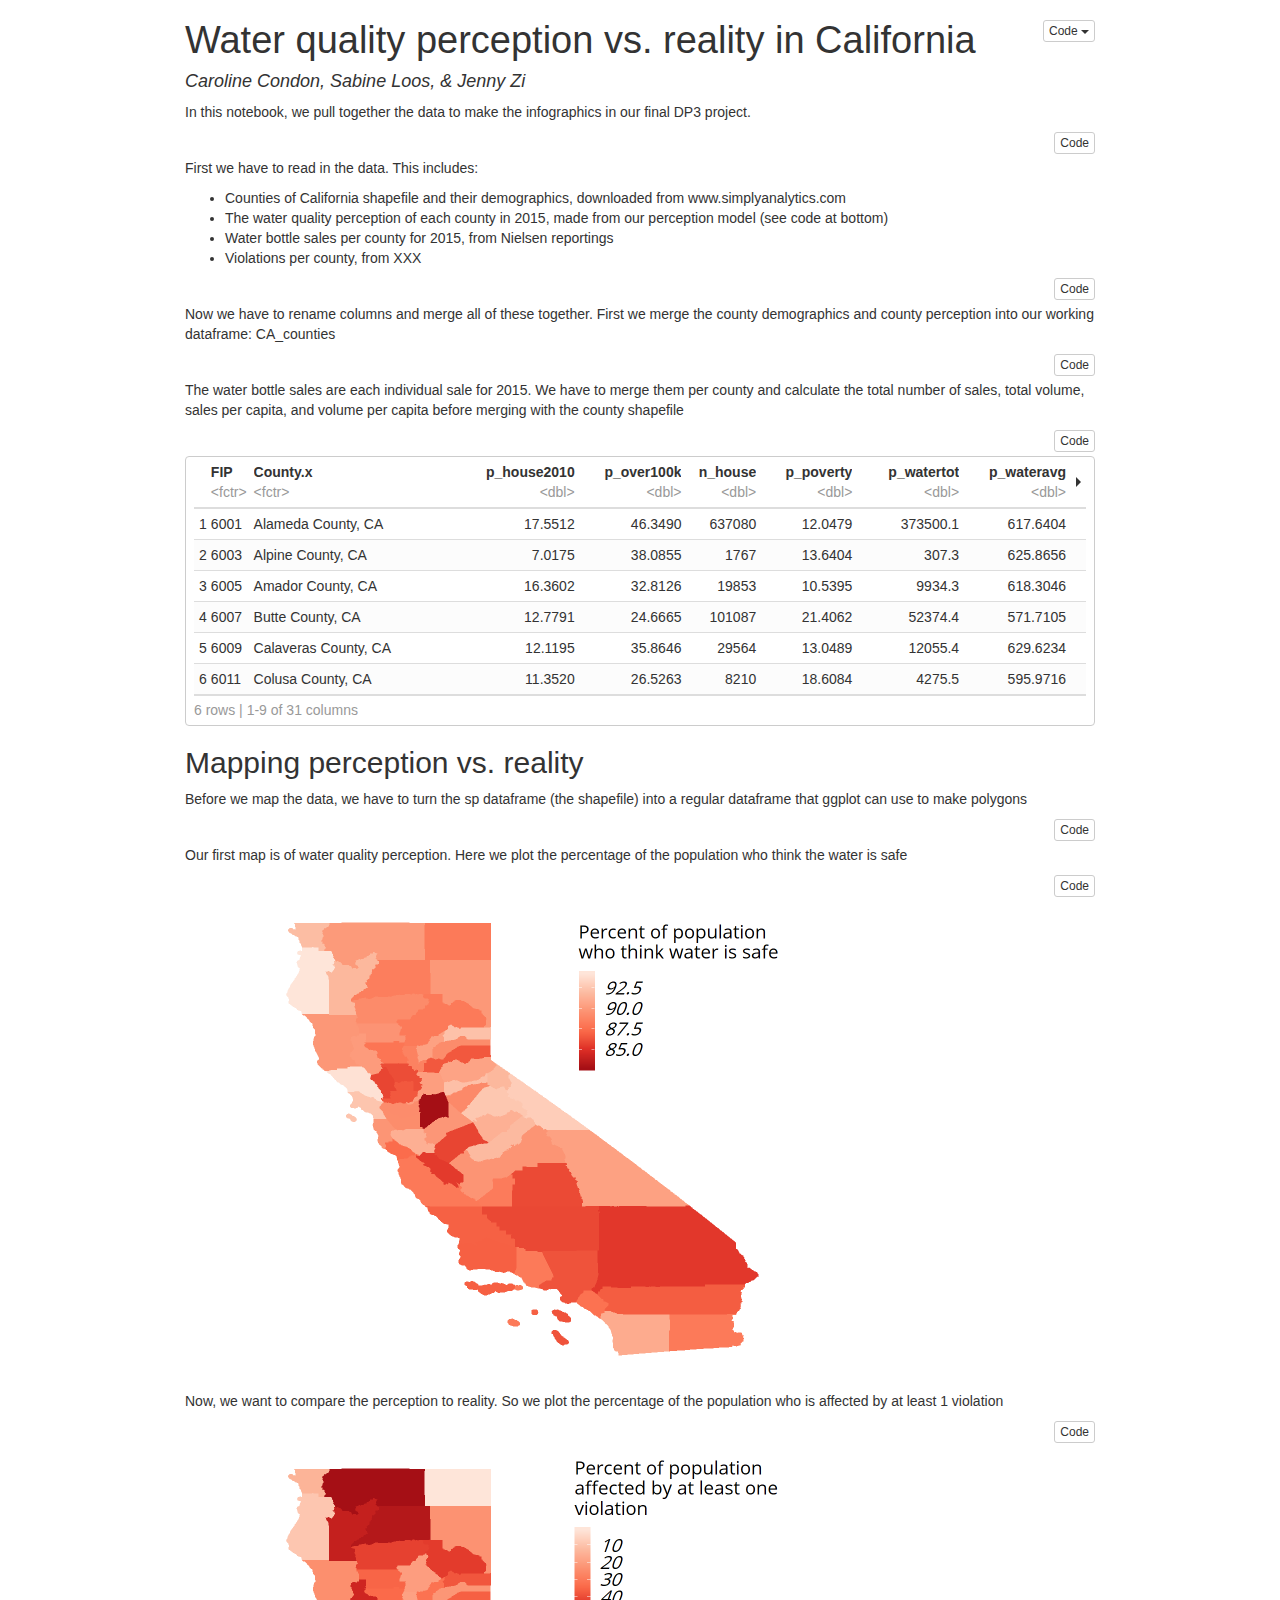
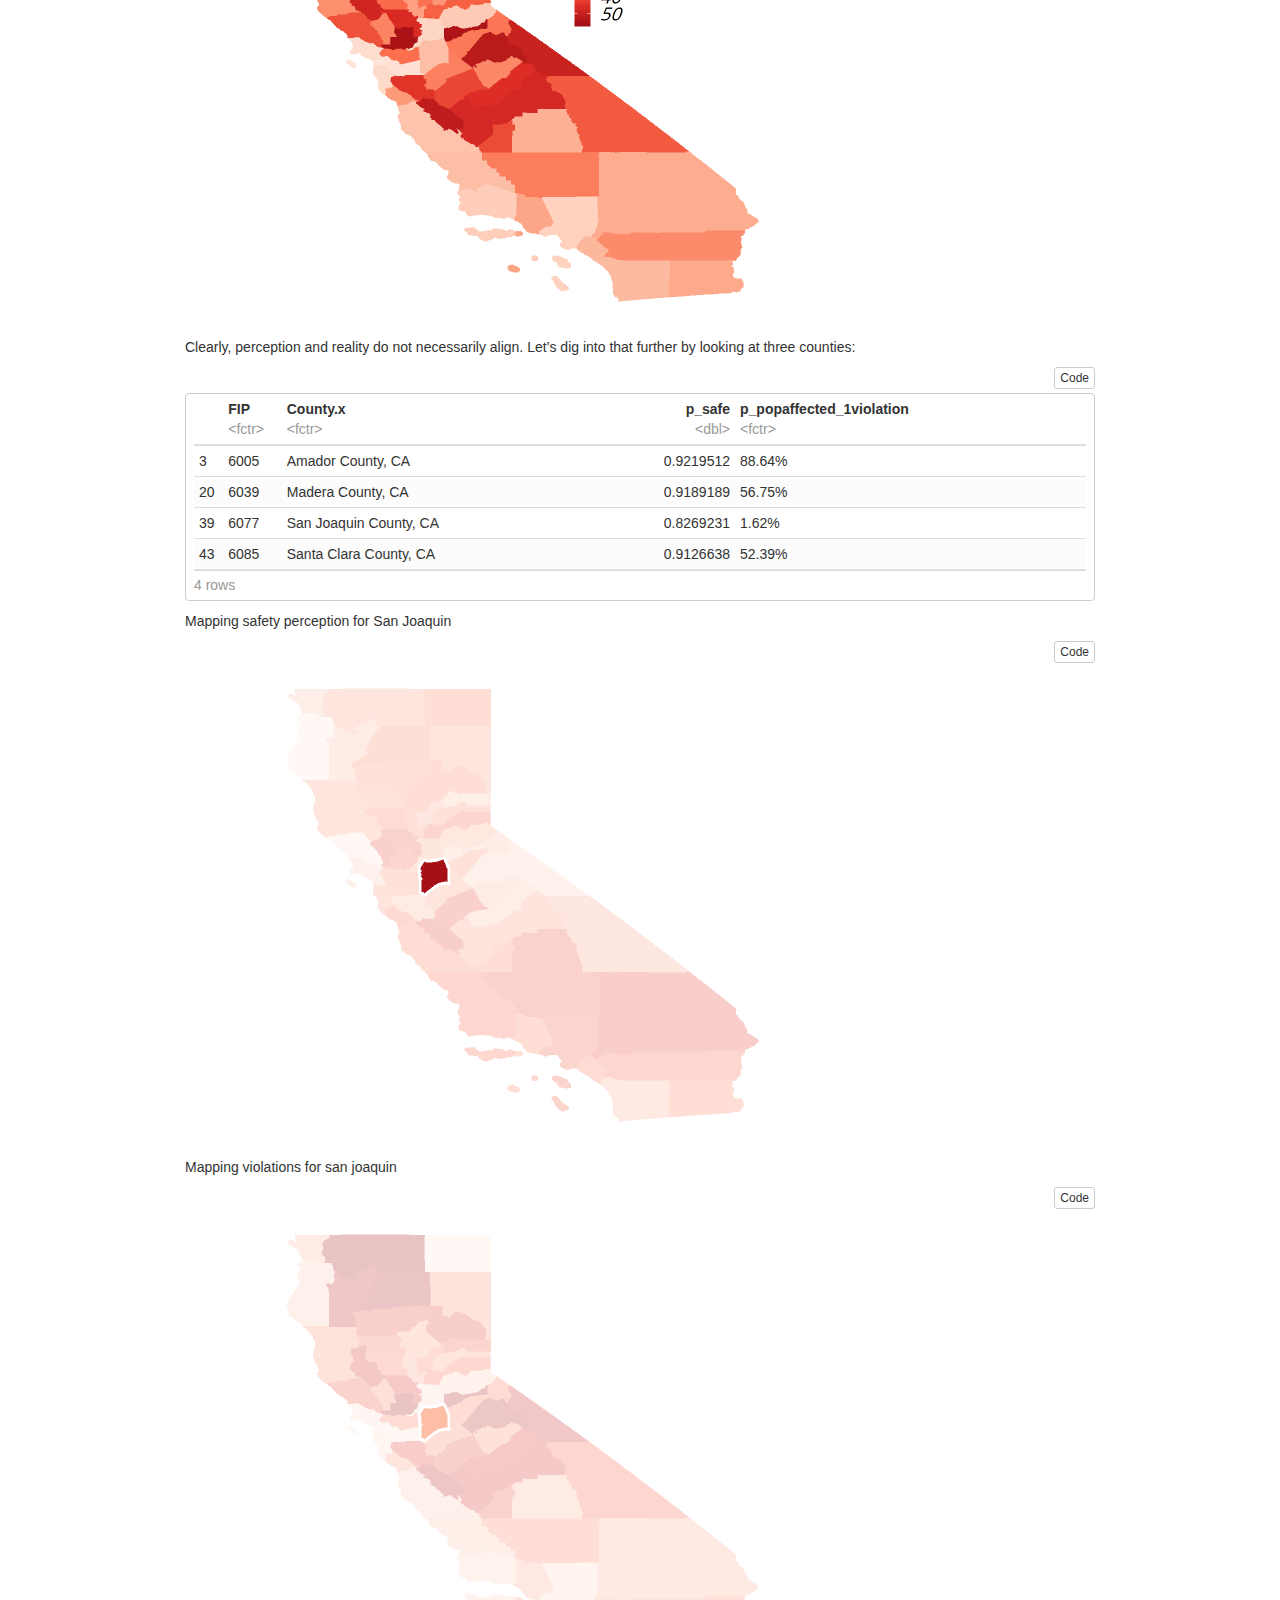
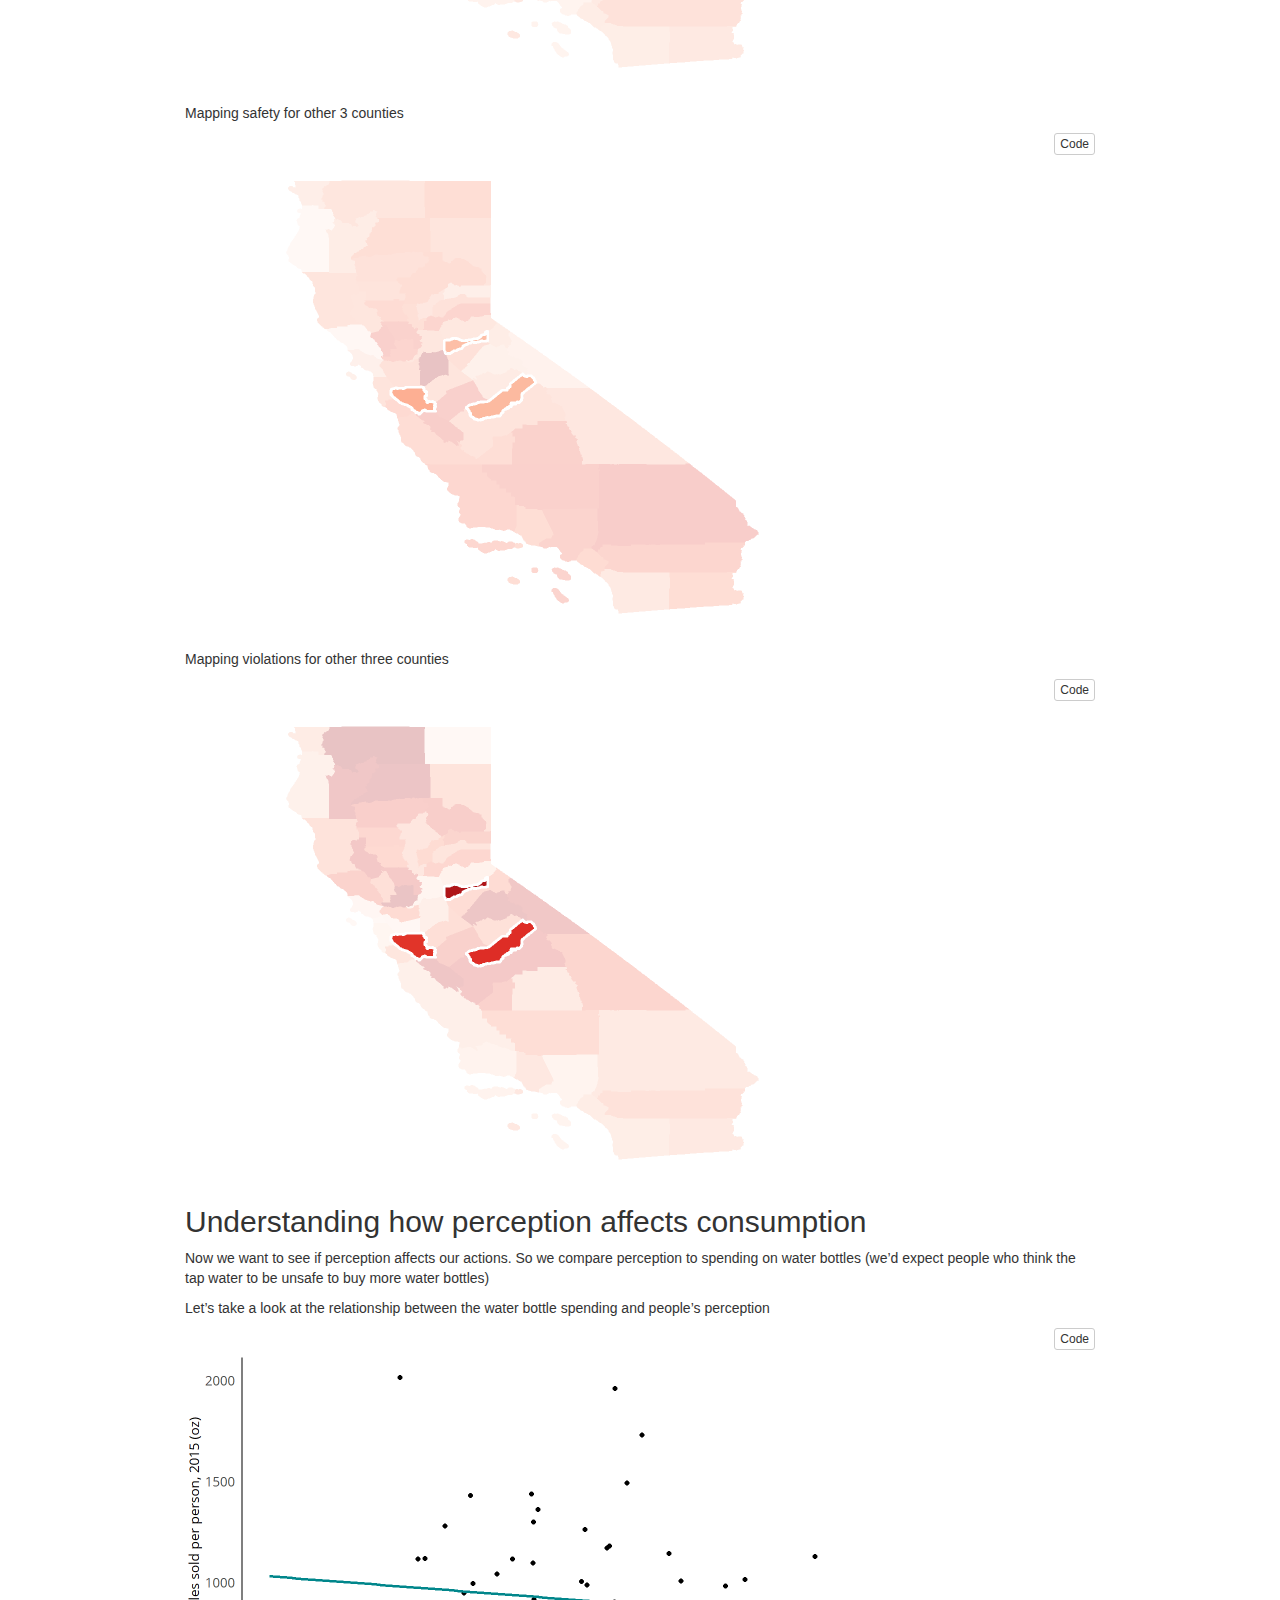
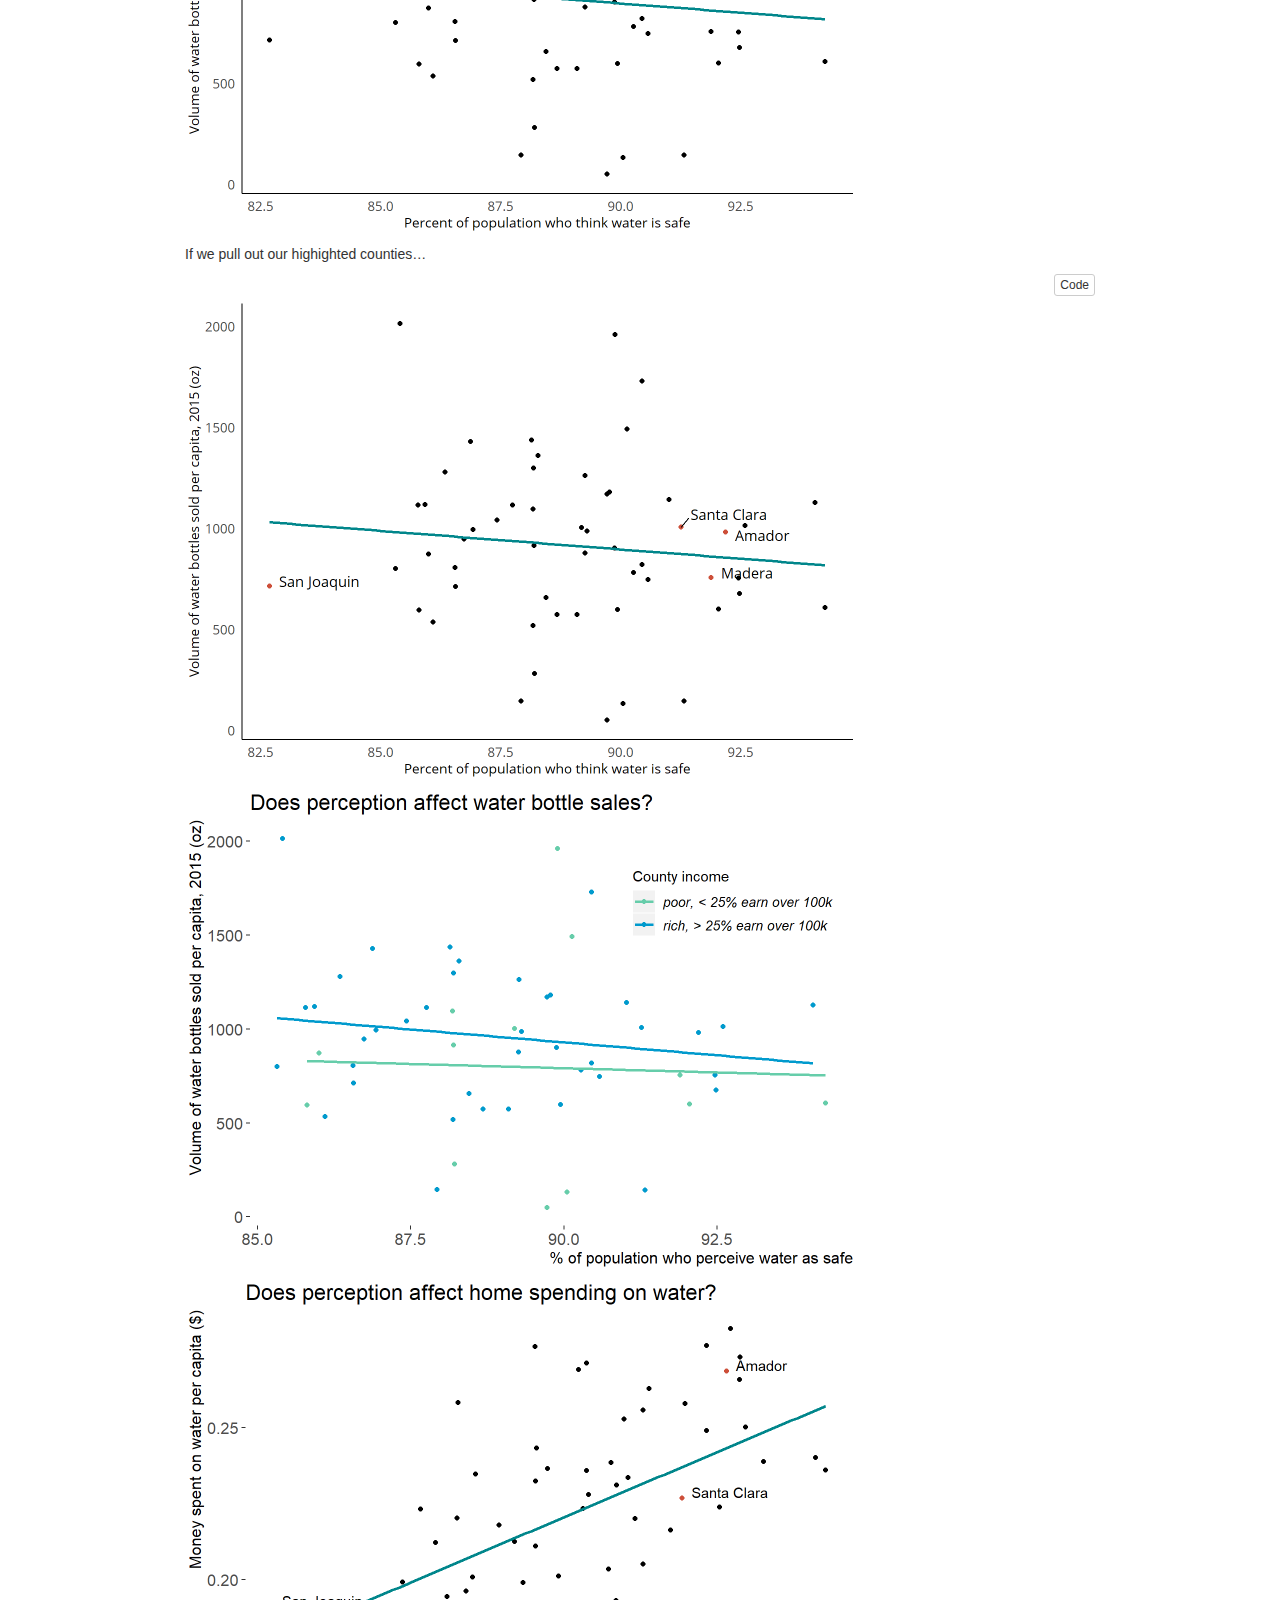
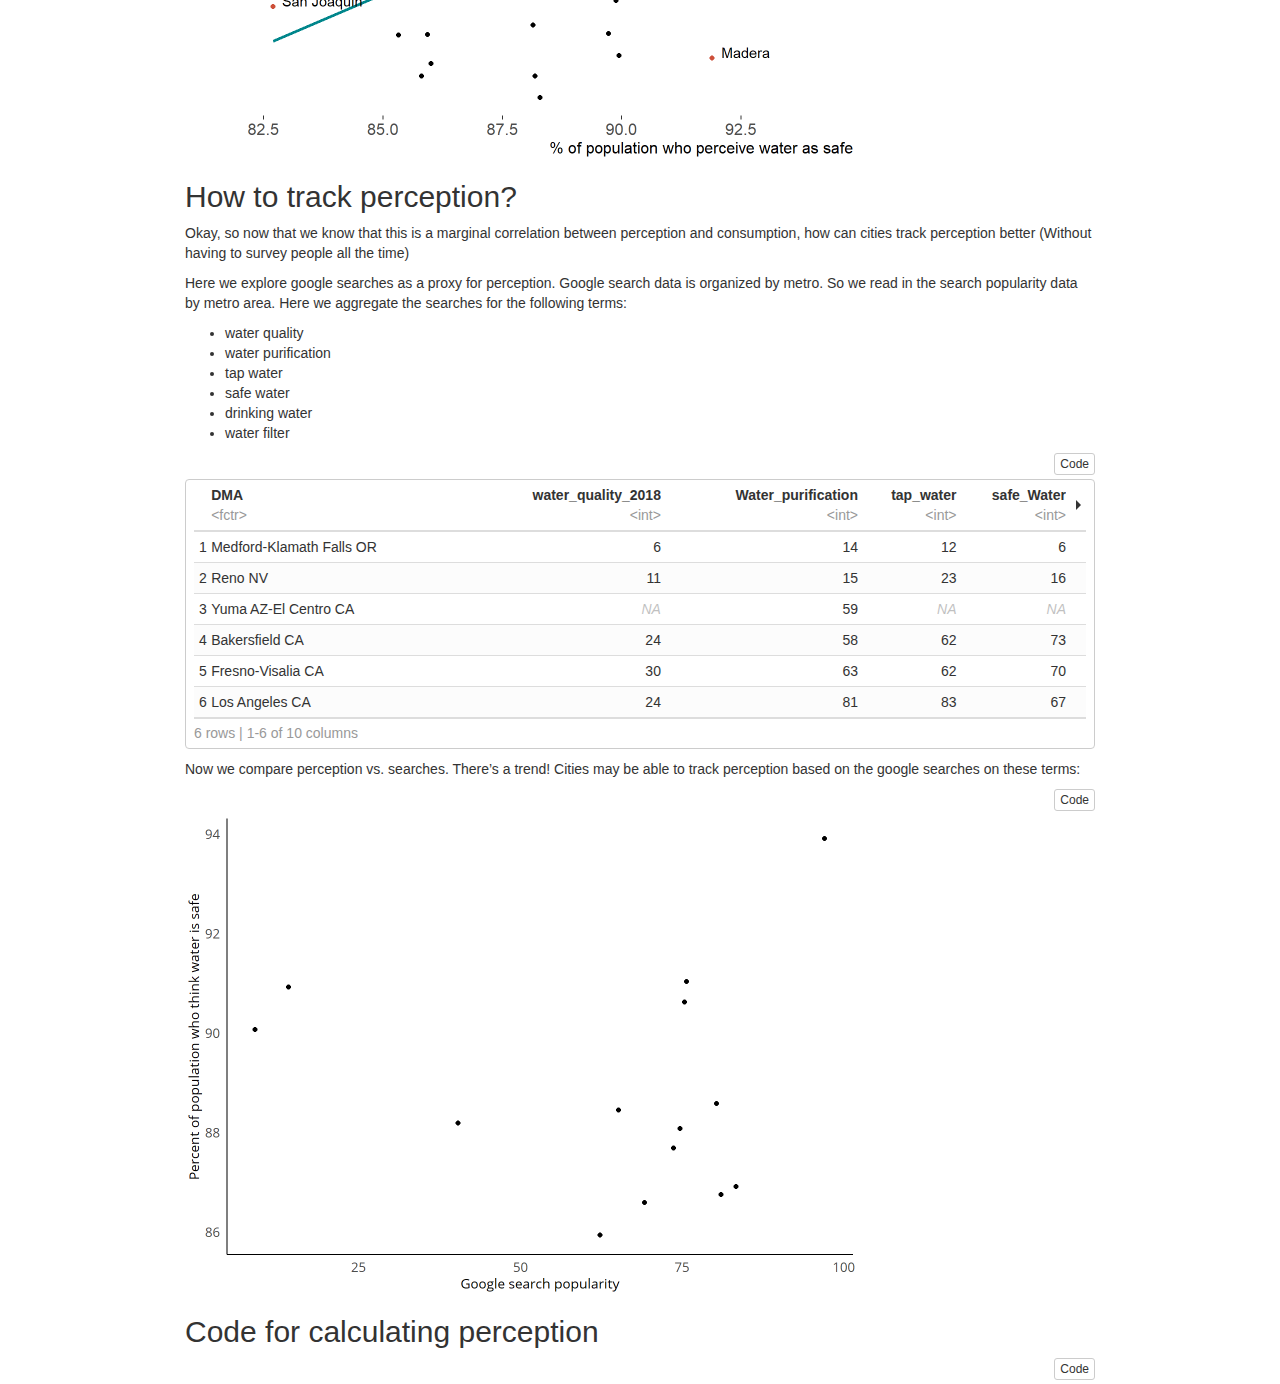
==== code.html @ a9f23bfa "update" ====
<!DOCTYPE html>

<html xmlns="http://www.w3.org/1999/xhtml">

<head>

<meta charset="utf-8" />
<meta http-equiv="Content-Type" content="text/html; charset=utf-8" />
<meta name="generator" content="pandoc" />


<meta name="author" content="Caroline Condon, Sabine Loos, &amp; Jenny Zhi" />


<title>Water quality perception vs. reality in California</title>

<script src="[data-uri]"></script>
<meta name="viewport" content="width=device-width, initial-scale=1" />
<link href="data:text/css;charset=utf-8,html%7Bfont%2Dfamily%3Asans%2Dserif%3B%2Dwebkit%2Dtext%2Dsize%2Dadjust%3A100%25%3B%2Dms%2Dtext%2Dsize%2Dadjust%3A100%25%7Dbody%7Bmargin%3A0%7Darticle%2Caside%2Cdetails%2Cfigcaption%2Cfigure%2Cfooter%2Cheader%2Chgroup%2Cmain%2Cmenu%2Cnav%2Csection%2Csummary%7Bdisplay%3Ablock%7Daudio%2Ccanvas%2Cprogress%2Cvideo%7Bdisplay%3Ainline%2Dblock%3Bvertical%2Dalign%3Abaseline%7Daudio%3Anot%28%5Bcontrols%5D%29%7Bdisplay%3Anone%3Bheight%3A0%7D%5Bhidden%5D%2Ctemplate%7Bdisplay%3Anone%7Da%7Bbackground%2Dcolor%3Atransparent%7Da%3Aactive%2Ca%3Ahover%7Boutline%3A0%7Dabbr%5Btitle%5D%7Bborder%2Dbottom%3A1px%20dotted%7Db%2Cstrong%7Bfont%2Dweight%3A700%7Ddfn%7Bfont%2Dstyle%3Aitalic%7Dh1%7Bmargin%3A%2E67em%200%3Bfont%2Dsize%3A2em%7Dmark%7Bcolor%3A%23000%3Bbackground%3A%23ff0%7Dsmall%7Bfont%2Dsize%3A80%25%7Dsub%2Csup%7Bposition%3Arelative%3Bfont%2Dsize%3A75%25%3Bline%2Dheight%3A0%3Bvertical%2Dalign%3Abaseline%7Dsup%7Btop%3A%2D%2E5em%7Dsub%7Bbottom%3A%2D%2E25em%7Dimg%7Bborder%3A0%7Dsvg%3Anot%28%3Aroot%29%7Boverflow%3Ahidden%7Dfigure%7Bmargin%3A1em%2040px%7Dhr%7Bheight%3A0%3B%2Dwebkit%2Dbox%2Dsizing%3Acontent%2Dbox%3B%2Dmoz%2Dbox%2Dsizing%3Acontent%2Dbox%3Bbox%2Dsizing%3Acontent%2Dbox%7Dpre%7Boverflow%3Aauto%7Dcode%2Ckbd%2Cpre%2Csamp%7Bfont%2Dfamily%3Amonospace%2Cmonospace%3Bfont%2Dsize%3A1em%7Dbutton%2Cinput%2Coptgroup%2Cselect%2Ctextarea%7Bmargin%3A0%3Bfont%3Ainherit%3Bcolor%3Ainherit%7Dbutton%7Boverflow%3Avisible%7Dbutton%2Cselect%7Btext%2Dtransform%3Anone%7Dbutton%2Chtml%20input%5Btype%3Dbutton%5D%2Cinput%5Btype%3Dreset%5D%2Cinput%5Btype%3Dsubmit%5D%7B%2Dwebkit%2Dappearance%3Abutton%3Bcursor%3Apointer%7Dbutton%5Bdisabled%5D%2Chtml%20input%5Bdisabled%5D%7Bcursor%3Adefault%7Dbutton%3A%3A%2Dmoz%2Dfocus%2Dinner%2Cinput%3A%3A%2Dmoz%2Dfocus%2Dinner%7Bpadding%3A0%3Bborder%3A0%7Dinput%7Bline%2Dheight%3Anormal%7Dinput%5Btype%3Dcheckbox%5D%2Cinput%5Btype%3Dradio%5D%7B%2Dwebkit%2Dbox%2Dsizing%3Aborder%2Dbox%3B%2Dmoz%2Dbox%2Dsizing%3Aborder%2Dbox%3Bbox%2Dsizing%3Aborder%2Dbox%3Bpadding%3A0%7Dinput%5Btype%3Dnumber%5D%3A%3A%2Dwebkit%2Dinner%2Dspin%2Dbutton%2Cinput%5Btype%3Dnumber%5D%3A%3A%2Dwebkit%2Douter%2Dspin%2Dbutton%7Bheight%3Aauto%7Dinput%5Btype%3Dsearch%5D%7B%2Dwebkit%2Dbox%2Dsizing%3Acontent%2Dbox%3B%2Dmoz%2Dbox%2Dsizing%3Acontent%2Dbox%3Bbox%2Dsizing%3Acontent%2Dbox%3B%2Dwebkit%2Dappearance%3Atextfield%7Dinput%5Btype%3Dsearch%5D%3A%3A%2Dwebkit%2Dsearch%2Dcancel%2Dbutton%2Cinput%5Btype%3Dsearch%5D%3A%3A%2Dwebkit%2Dsearch%2Ddecoration%7B%2Dwebkit%2Dappearance%3Anone%7Dfieldset%7Bpadding%3A%2E35em%20%2E625em%20%2E75em%3Bmargin%3A0%202px%3Bborder%3A1px%20solid%20silver%7Dlegend%7Bpadding%3A0%3Bborder%3A0%7Dtextarea%7Boverflow%3Aauto%7Doptgroup%7Bfont%2Dweight%3A700%7Dtable%7Bborder%2Dspacing%3A0%3Bborder%2Dcollapse%3Acollapse%7Dtd%2Cth%7Bpadding%3A0%7D%40media%20print%7B%2A%2C%3Aafter%2C%3Abefore%7Bcolor%3A%23000%21important%3Btext%2Dshadow%3Anone%21important%3Bbackground%3A0%200%21important%3B%2Dwebkit%2Dbox%2Dshadow%3Anone%21important%3Bbox%2Dshadow%3Anone%21important%7Da%2Ca%3Avisited%7Btext%2Ddecoration%3Aunderline%7Da%5Bhref%5D%3Aafter%7Bcontent%3A%22%20%28%22%20attr%28href%29%20%22%29%22%7Dabbr%5Btitle%5D%3Aafter%7Bcontent%3A%22%20%28%22%20attr%28title%29%20%22%29%22%7Da%5Bhref%5E%3D%22javascript%3A%22%5D%3Aafter%2Ca%5Bhref%5E%3D%22%23%22%5D%3Aafter%7Bcontent%3A%22%22%7Dblockquote%2Cpre%7Bborder%3A1px%20solid%20%23999%3Bpage%2Dbreak%2Dinside%3Aavoid%7Dthead%7Bdisplay%3Atable%2Dheader%2Dgroup%7Dimg%2Ctr%7Bpage%2Dbreak%2Dinside%3Aavoid%7Dimg%7Bmax%2Dwidth%3A100%25%21important%7Dh2%2Ch3%2Cp%7Borphans%3A3%3Bwidows%3A3%7Dh2%2Ch3%7Bpage%2Dbreak%2Dafter%3Aavoid%7D%2Enavbar%7Bdisplay%3Anone%7D%2Ebtn%3E%2Ecaret%2C%2Edropup%3E%2Ebtn%3E%2Ecaret%7Bborder%2Dtop%2Dcolor%3A%23000%21important%7D%2Elabel%7Bborder%3A1px%20solid%20%23000%7D%2Etable%7Bborder%2Dcollapse%3Acollapse%21important%7D%2Etable%20td%2C%2Etable%20th%7Bbackground%2Dcolor%3A%23fff%21important%7D%2Etable%2Dbordered%20td%2C%2Etable%2Dbordered%20th%7Bborder%3A1px%20solid%20%23ddd%21important%7D%7D%40font%2Dface%7Bfont%2Dfamily%3A%27Glyphicons%20Halflings%27%3Bsrc%3Aurl%28data%3Aapplication%2Fvnd%2Ems%2Dfontobject%3Bbase64%2Cn04AAEFNAAACAAIABAAAAAAABQAAAAAAAAABAJABAAAEAExQAAAAAAAAAAIAAAAAAAAAAAEAAAAAAAAAJxJ%[base64]%2FSEdmjKHUbyow8ATBE40IvWA3vTu8LiABDQ%2BpexwUMcm1SMnNryctQSiI1K5ZnbOlXKmnVV5YvRe6RnNMFNCOs1KNVpn6yZhCJkRtVRNzEufeIq7HgSrcx4S8h%2Fv4vnrrKc6oCNxmSk2uKlZQHBii6iKFoH0746ThvkO1kJHlxjrkxs%2BLWORaDQBEtiYJIR5IB9Bi1UyL4Rmr0BNigNkMzlKQmnofBHviqVzUxwdMb3NdCn69hy%2BpRYVKGVS%2F1tnsqv4LL7wCCPZZAZPT4aCShHjHJVNuXbmMrY5LeQaGnvAkXlVrJgKRAUdFjrWEah9XebPeQMj7KS7DIBAFt8ycgC5PLGUOHSE3ErGZCiViNLL5ZARfywnCoZaKQCu6NuFX42AEeKtKUGnr%2FCm2Cy8tpFhBPMW5Fxi4Qm4TkDWh4IWFDClhU2hRWosUWqcKLlgyXB%2BlSHaWaHiWlBAR8SeSgSPCQxdVQgzUixWKSTrIQEbU94viDctkvX%2BVSjJuUmV8L4CXShI11esnp0pjWNZIyxKHS4wVQ2ime1P4RnhvGw0aDN1OLAXGERsB7buFpFGGBAre4QEQR0HOIO5oYH305G%2BKspT%2FFupEGGafCCwxSe6ZUa%2B073rXHnNdVXE6eWvibUS27XtRzkH838mYLMBmYysZTM0EM3A1fbpCBYFccN1B%2FEnCYu%2FTgCGmr7bMh8GfYL%2BBfcLvB0gRagC09w9elfldaIy%2FhNCBLRgBgtCC7jAF63wLSMAfbfAlEggYU0bUA7ACCJmTDpEmJtI78w4%2FBO7dN7JR7J7ZvbYaUbaILSQsRBiF3HGk5fEg6p9unwLvn98r%2BvnsV%2B372uf1xBLq4qU%2F45fTuqaAP%2BpssmCCCTF0mhEow8ZXZOS8D7Q85JsxZ%2BAzok7B7O%2Ff6J8AzYBySZQB%2FQHYUSA%2BEeQhEWiS6AIQzgcsDiER4MjgMBAWDV4AgQ3g1eBgIdweCQmCjJEMkJ%2BPKRWyFHHmg1Wi%2F6xzUgA0LREoKJChwnQa9B%2B5RQZRB3IlBlkAnxyQNaANwHMowzlYSMCBgnbpzvqpl0iTJNCQidDI9ZrSYNIRBhHtUa5YHMHxyGEik9hDE0AKj72AbTCaxtHPUaKZdAZSnQTyjGqGLsmBStCejApUhg4uBMU6mATujEl%2BKdDPbI6Ag4vLr%2BhjY6lbjBeoLKnZl0UZgRX8gTySOeynZVz1wOq7e1hFGYIq%2BMhrGxDLak0PrwYzSXtcuyhXEhwOYofiW%2BEcI%2Fjw8P6IY6ed%2BetAbuqKp5QIapT77LnAe505lMuqL79a0ut4rWexzFttsOsLDy7zvtQzcq3U1qabe7tB0wHWVXji%2BzDbo8x8HyIRUbXnwUcklFv51fvTymiV%2BMXLSmGH9d9%2BaXpD5X6lao41anWGig7IwIdnoBY2ht%2FpO9mClLo4NdXHAsefqWUKlXJkbqPOFhMoR4aiA1BXqhRNbB2Xwi%2B7u%2FjpAoOpKJ0UX24EsrzMfHXViakCNcKjBxuQX8BO0ZqjJ3xXzf%2B61t2VXOSgJ8xu65QKgtN6FibPmPYsXbJRHHqbgATcSZxBqGiDiU4NNNsYBsKD0MIP%2FOfKnlk%2FLkaid%[base64]%2FgFtuW0wR4cgd%2BZKesSV7QkNE2kw6AV4hoIuC02LGmTomyf8PiO6CZzOTLTPQ%2BHW06H%2Btx%2BbQ8LmDYg1pTFrp2oJXgkZTyeRJZM0C8aE2LpFrNVDuhARsN543%2FFV6klQ6Tv1OoZGXLv0igKrl%2FCmJxRmX7JJbJ998VSIPQRyDBICzl4JJlYHbdql30NvYcOuZ7a10uWRrgoieOdgIm4rlq6vNOQBuqESLbXG5lzdJGHw2m0sDYmODXbYGTfSTGRKpssTO95fothJCjUGQgEL4yKoGAF%2F0SrpUDNn8CBgBcSDQByAeNkCXp4S4Ro2Xh4OeaGRgR66PVOsU8bc6TR5%[base64]%2F1SgRCJ1dk4UdBT7OoyuNgLs0oCd8RnrEIb6QdMxT2QjD4zMrJkfgx5aDMcA4orsTtKCqWb%2FVeyceqa5OGSmB28YwH4rFbkQaLoUN8OQQYnD3w2eXpI4ScQfbCUZiJ4yMOIKLyyTc7BQ4uXUw6Ee6%2FxM%2B4Y67ngNBknxIPwuppgIhFcwJyr6EIj%2BLzNj%2FmfR2vhhRlx0BILZoAYruF0caWQ7YxO66UmeguDREAFHYuC7HJviRgVO6ruJH59h%2FC%2FPkgSle8xNzZJULLWq9JMDTE2fjGE146a1Us6PZDGYle6ldWRqn%2FpdpgHKNGrGIdkRK%2BKPETT9nKT6kLyDI8xd9A1FgWmXWRAIHwZ37WyZHOVyCadJEmMVz0MadMjDrPho%2BEIochkVC2xgGiwwsQ6DMv2P7UXqT4x7CdcYGId2BJQQa85EQKmCmwcRejQ9Bm4oATENFPkxPXILHpMPUyWTI5rjNOsIlmEeMbcOCEqInpXACYQ9DDxmFo9vcmsDblcMtg4tqBerNngkIKaFJmrQAPnq1dEzsMXcwjcHdfdCibcAxxA%2Bq%2Fj9m3LM%2FO7WJka4tSidVCjsvo2lQ%2F2ewyoYyXwAYyr2PlRoR5MpgVmSUIrM3PQxXPbgjBOaDQFIyFMJvx3Pc5RSYj12ySVF9fwFPQu2e2KWVoL9q3Ayv3IzpGHUdvdPdrNUdicjsTQ2ISy7QU3DrEytIjvbzJnAkmANXjAFERA0MUoPF3%2F5KFmW14bBNOhwircYgMqoDpUMcDtCmBE82QM2YtdjVLB4kBuKho%2FbcwQdeboqfQartuU3CsCf%2BcXkgYAqp%2F0Ee3RorAZt0AvvOCSI4JICIlGlsV0bsSid%2FNIEALAAzb6HAgyWHBps6xAOwkJIGcB82CxRQq4sJf3FzA70A%2BTRqcqjEMETCoez3mkPcpnoALs0ugJY8kQwrC%[base64]%2FWDHA60cYFaI%2FPjpzquUqdaYGcIq%2BmLez3WLFFCtNBN2QJcrlcoELgiPku5R5dSlJFaCEqEZle1AQzAKC%2B1SotMcBNyQUFuRHRF6OlimSBgjZeTBCwLyc6A%2BP%2FoFRchXTz5ADknYJHxzrJ5pGuIKRQISU6WyKTBBjD8WozmVYWIsto1AS5rxzKlvJu4E%2FvwOiKxRtCWsDM%2BeTHUrmwrCK5BIfMzGkD%2B0Fk5LzBs0jMYXktNDblB06LMNJ09U8pzSLmo14MS0OMjcdrZ31pyQqxJJpRImlSvfYAK8inkYU52QY2FPEVsjoWewpwhRp5yAuNpkqhdb7ku9Seefl2D0B8SMTFD90xi4CSOwwZy9IKkpMtI3FmFUg3%2FkFutpQGNc3pCR7gvC4sgwbupDu3DyEN%2BW6YGLNM21jpB49irxy9BSlHrVDlnihGKHwPrbVFtc%2Bh1rVQKZduxIyojccZIIcOCmhEnC7UkY68WXKQgLi2JCDQkQWJRQuk60hZp0D3rtCTINSeY9Ej2kIKYfGxwOs4j9qMM7fYZiipzgcf7TamnehqdhsiMiCawXnz4xAbyCkLAx5EGbo3Ax1u3dUIKnTxIaxwQTHehPl3V491H0%2BbC5zgpGz7Io%2BmjdhKlPJ01EeMpM7UsRJMi1nGjmJg35i6bQBAAxjO%2FENJubU2mg3ONySEoWklCwdABETcs7ck3jgiuU9pcKKpbgn%2B3YlzV1FzIkB6pmEDOSSyDfPPlQskznctFji0kpgZjW5RZe6x9kYT4KJcXg0bNiCyif%2BpZACCyRMmYsfiKmN9tSO65F0R2OO6ytlEhY5Sj6uRKfFxw0ijJaAx%2Fk3QgnAFSq27%2F2i4GEBA%2BUvTJKK%2F9eISNvG46Em5RZfjTYLdeD8kdXHyrwId%2FDQZUaMCY4gGbke2C8vfjgV%2FY9kkRQOJIn%2FxM9INZSpiBnqX0Q9GlQPpPKAyO5y%2BW5NMPSRdBCUlmuxl40ZfMCnf2Cp044uI9WLFtCi4YVxKjuRCOBWIb4XbIsGdbo4qtMQnNOQz4XDSui7W%2FN6l54qOynCqD3DpWQ%2BmpD7C40D8BZEWGJX3tlAaZBMj1yjvDYKwCJBa201u6nBKE5UE%2B7QSEhCwrXfbRZylAaAkplhBWX50dumrElePyNMRYUrC99UmcSSNgImhFhDI4BXjMtiqkgizUGCrZ8iwFxU6fQ8GEHCFdLewwxYWxgScAYMdMLmcZR6b7rZl95eQVDGVoUKcRMM1ixXQtXNkBETZkVVPg8LoSrdetHzkuM7DjZRHP02tCxA1fmkXKF3VzfN1pc1cv%2F8lbTIkkYpqKM9VOhp65ktYk%2BQ46myFWBapDfyWUCnsnI00QTBQmuFjMZTcd0V2NQ768Fhpby04k2IzNR1wKabuGJqYWwSly6ocMFGTeeI%2BejsWDYgEvr66QgqdcIbFYDNgsm0x9UHY6SCd5%2B7tpsLpKdvhahIDyYmEJQCqMqtCF6UlrE5GXRmbu%[base64]%2FiOmsLtHSWNUWEGk9hScMPShasUA1AcHOtRZlqMeQ0OzYS9vQvYUjOLrzP07BUAFikcJNMi7gIxEw4pL1G54TcmmmoAQ5s7TGWErJZ2Io4yQ0ljRYhL8H5e62oDtLF8aDpnIvZ5R3GWJyAugdiiJW9hQAVTsnCBHhwu7rkBlBX6r3b7ejEY0k5GGeyKv66v%2B6dg7mcJTrWHbtMywbedYqCQ0FPwoytmSWsL8WTtChZCKKzEF7vP6De4x2BJkkniMgSdWhbeBSLtJZR9CTHetK1xb34AYIJ37OegYIoPVbXgJ%2FqDQK%2BbfCtxQRVKQu77WzOoM6SGL7MaZwCGJVk46aImai9fmam%2BWpHG%2B0BtQPWUgZ7RIAlPq6lkECUhZQ2gqWkMYKcYMYaIc4gYCDFHYa2d1nzp3%2BJ1eCBay8IYZ0wQRKGAqvCuZ%2FUgbQPyllosq%2BXtfKIZOzmeJqRazpmmoP%2F76YfkjzV2NlXTDSBYB04SVlNQsFTbGPk1t%2FI4Jktu0XSgifO2ozFOiwd%2F0SssJDn0dn4xqk4GDTTKX73%2FwQyBLdqgJ%2BWx6AQaba3BA9CKEzjtQYIfAsiYamapq80LAamYjinlKXUkxdpIDk0puXUEYzSalfRibAeDAKpNiqQ0FTwoxuGYzRnisyTotdVTclis1LHRQCy%2FqqL8oUaQzWRxilq5Mi0IJGtMY02cGLD69vGjkj3p6pGePKI8bkBv5evq8SjjyU04vJR2cQXQwSJyoinDsUJHCQ50jrFTT7yRdbdYQMB3MYCb6uBzJ9ewhXYPAIZSXfeEQBZZ3GPN3Nbhh%2FwkvAJLXnQMdi5NYYZ5GHE400GS5rXkOZSQsdZgIbzRnF9ueLnsfQ47wHAsirITnTlkCcuWWIUhJSbpM3wWhXNHvt2xUsKKMpdBSbJnBMcihkoDqAd1Zml%2FR4yrzow1Q2A5G%2Bkzo%2FRhRxQS2lCSDRV8LlYLBOOoo1bF4jwJAwKMK1tWLHlu9i0j4Ig8qVm6wE1DxXwAwQwsaBWUg2pOOol2dHxyt6npwJEdLDDVYyRc2D0HbcbLUJQj8gPevQBUBOUHXPrsAPBERICpnYESeu2OHotpXQxRGlCCtLdIsu23MhZVEoJg8Qumj%2FUMMc34IBqTKLDTp76WzL%2FdMjCxK7MjhiGjeYAC%2Fkj%2FjY%2FRde7hpSM1xChrog6yZ7OWTuD56xBJnGFE%2BpT2ElSyCnJcwVzCjkqeNLfMEJqKW0G7OFIp0G%2B9mh50I9o8k1tpCY0xYqFNIALgIfc2me4n1bmJnRZ89oepgLPT0NTMLNZsvSCZAc3TXaNB07vail36%2FdBySis4m9%2FDR8izaLJW6bWCkVgm5T%2Bius3ZXq4xI%2BGnbveLbdRwF2mNtsrE0JjYc1AXknCOrLSu7Te%2Fr4dPYMCl5qtiHNTn%2BTPbh1jCBHH%2BdMJNhwNgs3nT%2BOhQoQ0vYif56BMG6WowAcHR3DjQolxLzyVekHj00PBAaW7IIAF1EF%2BuRIWyXjQMAs2chdpaKPNaB%2BkSezYt0%2BCA04sOg5vx8Fr7Ofa9sUv87h7SLAUFSzbetCCZ9pmyLt6l6%2FTzoA1%2FZBG9bIUVHLAbi%2FkdBFgYGyGwRQGBpkqCEg2ah9UD6EedEcEL3j4y0BQQCiExEnocA3SZboh%2Bepgd3YsOkHskZwPuQ5OoyA0fTA5AXrHcUOQF%2BzkJHIA7PwCDk1gGVmGUZSSoPhNf%2BTklauz98QofOlCIQ%2FtCD4dosHYPqtPCXB3agggQQIqQJsSkB%2Bqn0rkQ1toJjON%2FOtCIB9RYv3PqRA4C4U68ZMlZn6BdgEvi2ziU%2BTQ6NIw3ej%2BAtDwMGEZk7e2IjxUWKdAxyaw9OCwSmeADTPPleyk6UhGDNXQb%2B%2BW6Uk4q6F7%2Frg6WVTo82IoCxSIsFDrav4EPHphD3u4hR53WKVvYZUwNCCeM4PMBWzK%2BEfIthZOkuAwPo5C5jgoZgn6dUdvx5rIDmd58cXXdKNfw3l%2BwM2UjgrDJeQHhbD7HW2QDoZMCujgIUkk5Fg8VCsdyjOtnGRx8wgKRPZN5dR0zPUyfGZFVihbFRniXZFOZGKPnEQzU3AnD1KfR6weHW2XS6KbPJxUkOTZsAB9vTVp3Le1F8q5l%2BDMcLiIq78jxAImD2pGFw0VHfRatScGlK6SMu8leTmhUSMy8Uhdd6xBiH3Gdman4tjQGLboJfqz6fL2WKHTmrfsKZRYX6BTDjDldKMosaSTLdQS7oDisJNqAUhw1PfTlnacCO8vl8706Km1FROgLDmudzxg%2BEWTiArtHgLsRrAXYWdB0NmToNCJdKm0KWycZQqb%2BMw76Qy29iQ5up%2FX7oyw8QZ75kP5F6iJAJz6KCmqxz8fEa%2FxnsMYcIO%2FvEkGRuMckhr4rIeLrKaXnmIzlNLxbFspOphkcnJdnz%2FChp%2FVlpj2P7jJQmQRwGnltkTV5dbF9fE3%2FfxoSqTROgq9wFUlbuYzYcasE0ouzBo%2BdDCDzxKAfhbAZYxQiHrLzV2iVexnDX%2FQnT1fsT%2Fxuhu1ui5qIytgbGmRoQkeQooO8eJNNZsf0iALur8QxZFH0nCMnjerYQqG1pIfjyVZWxhVRznmmfLG00BcBWJE6hzQWRyFknuJnXuk8A5FRDCulwrWASSNoBtR%2BCtGdkPwYN2o7DOw%2FVGlCZPusRBFXODQdUM5zeHDIVuAJBLqbO%2Ff9Qua%2BpDqEPk230Sob9lEZ8BHiCorjVghuI0lI4JDgHGRDD%2FprQ84B1pVGkIpVUAHCG%2Biz3Bn3qm2AVrYcYWhock4jso5%2BJ7HfHVj4WMIQdGctq3psBCVVzupQOEioBGA2Bk%2BUILT7%2BVoX5mdxxA5fS42gISQVi%2FHTzrgMxu0fY6hE1ocUwwbsbWcezrY2n6S8%2F6cxXkOH4prpmPuFoikTzY7T85C4T2XYlbxLglSv2uLCgFv8Quk%2FwdesUdWPeHYIH0R729JIisN9Apdd4eB10aqwXrPt%2BSu9mA8k8n1sjMwnfsfF2j3jMUzXepSHmZ%2FBfqXvzgUNQQWOXO8YEuFBh4QTYCkOAPxywpYu1VxiDyJmKVcmJPGWk%2Fgc3Pov02StyYDahwmzw3E1gYC9wkupyWfDqDSUMpCTH5e5N8B%2F%2FlHiMuIkTNw4USHrJU67bjXGqNav6PBuQSoqTxc8avHoGmvqNtXzIaoyMIQIiiUHIM64cXieouplhNYln7qgc4wBVAYR104kO%2BCvKqsg4yIUlFNThVUAKZxZt1XA34h3TCUUiXVkZ0w8Hh2R0Z5L0b4LZvPd%2Fp1gi%2F07h8qfwHrByuSxglc9cI4QIg2oqvC%2Fqm0i7tjPLTgDhoWTAKDO2ONW5oe%2B%2FeKB9vZB8K6C25yCZ9RFVMnb6NRdRjyVK57CHHSkJBfnM2%2Fj4ODUwRkqrtBBCrDsDpt8jhZdXoy%2F1BCqw3sSGhgGGy0a5Jw6BP%2FTExoCmNFYjZl248A0osgPyGEmRA%2BfAsqPVaNAfytu0vuQJ7rk3J4kTDTR2AlCHJ5cls26opZM4w3jMULh2YXKpcqGBtuleAlOZnaZGbD6DHzMd6i2oFeJ8z9XYmalg1Szd%2FocZDc1C7Y6vcALJz2lYnTXiWEr2wawtoR4g3jvWUU2Ngjd1cewtFzEvM1NiHZPeLlIXFbBPawxNgMwwAlyNSuGF3zizVeOoC9bag1qRAQKQE%2FEZBWC2J8mnXAN2aTBboZ7HewnObE8CwROudZHmUM5oZ%2FUgd%2FJZQK8lvAm43uDRAbyW8gZ%2BZGq0EVerVGUKUSm%2FIdn8AQHdR4m7bue88WBwft9mSCeMOt1ncBwziOmJYI2ZR7ewNMPiCugmSsE4EyQ%2BQATJG6qORMGd4snEzc6B4shPIo4G1T7PgSm8PY5eUkPdF8JZ0VBtadbHXoJgnEhZQaODPj2gpODKJY5Yp4DOsLBFxWbvXN755KWylJm%2BoOd4zEL9Hpubuy2gyyfxh8oEfFutnYWdfB8PdESLWYvSqbElP9qo3u6KTmkhoacDauMNNjj0oy40DFV7Ql0aZj77xfGl7TJNHnIwgqOkenruYYNo6h724%2BzUQ7%2BvkCpZB%2BpGA562hYQiDxHVWOq0oDQl%2FQsoiY%2BcuI7iWq%2FZIBtHcXJ7kks%2Bh2fCNUPA82BzjnqktNts%2BRLdk1VSu%2BtqEn7QZCCsvEqk6FkfiOYkrsw092J8jsfIuEKypNjLxrKA9kiA19mxBD2suxQKCzwXGws7kEJvlhUiV9tArLIdZW0IORcxEzdzKmjtFhsjKy%2F44XYXdI5noQoRcvjZ1RMPACRqYg2V1%2BOwOepcOknRLLFdYgTkT5UApt%2FJhLM3jeFYprZV%2BZow2g8fP%2BU68hkKFWJj2yBbKqsrp25xkZX1DAjUw52IMYWaOhab8Kp05VrdNftqwRrymWF4OQSjbdfzmRZirK8FMJELEgER2PHjEAN9pGfLhCUiTJFbd5LBkOBMaxLr%2FA1SY9dXFz4RjzoU9ExfJCmx%2FI9FKEGT3n2cmzl2X42L3Jh%2BAbQq6sA%2BSs1kitoa4TAYgKHaoybHUDJ51oETdeI%2F9ThSmjWGkyLi5QAGWhL0BG1UsTyRGRJOldKBrYJeB8ljLJHfATWTEQBXBDnQexOHTB%2BUn44zExFE4vLytcu5NwpWrUxO%2F0ZICUGM7hGABXym0V6ZvDST0E370St9MIWQOTWngeoQHUTdCJUP04spMBMS8LSker9cReVQkULFDIZDFPrhTzBl6sed9wcZQTbL%2BBDqMyaN3RJPh%2Fanbx%2BIv%2BqgQdAa3M9Z5JmvYlh4qop%2BHo1F1W5gbOE9YKLgAnWytXElU4G8GtW47lhgFE6gaSs%2Bgs37sFvi0PPVvA5dnCBgILTwoKd%2F%2BDoL9F6inlM7H4rOTzD79KJgKlZO%2FZgt22UsKhrAaXU5ZcLrAglTVKJEmNJvORGN1vqrcfSMizfpsgbIe9zno%2BgBoKVXgIL%2FVI8dB1O5o%2FR3Suez%2FgD7M781ShjKpIIORM%2FnxG%2BjjhhgPwsn2IoXsPGPqYHXA63zJ07M2GPEykQwJBYLK808qYxuIew4frk52nhCsnCYmXiR6CuapvE1IwRB4%2FQftDbEn%2BAucIr1oxrLabRj9q4ae0%2BfXkHnteAJwXRbVkR0mctVSwEbqhJiMSZUp9DNbEDMmjX22m3ABpkrPQQTP3S1sib5pD2VRKRd%2BeNAjLYyT0hGrdjWJZy24OYXRoWQAIhGBZRxuBFMjjZQhpgrWo8SiFYbojcHO8V5DyscJpLTHyx9Fimassyo5U6WNtquUMYgccaHY5amgR3PQzq3ToNM5ABnoB9kuxsebqmYZm0R9qxJbFXCQ1UPyFIbxoUraTJFDpCk0Wk9GaYJKz%2F6oHwEP0Q14lMtlddQsOAU9zlYdMVHiT7RQP3XCmWYDcHCGbVRHGnHuwzScA0BaSBOGkz3lM8CArjrBsyEoV6Ys4qgDK3ykQQPZ3hCRGNXQTNNXbEb6tDiTDLKOyMzRhCFT%2BmAUmiYbV3YQVqFVp9dorv%2BTsLeCykS2b5yyu8AV7IS9cxcL8z4Kfwp%2BxJyYLv1OsxQCZwTB4a8BZ%2F5EdxTBJthApqyfd9u3ifr%2FWILTqq5VqgwMT9SOxbSGWLQJUUWCVi4k9tho9nEsbUh7U6NUsLmkYFXOhZ0kmamaJLRNJzSj%2Fqn4Mso6zb6iLLBXoaZ6AqeWCjHQm2lztnejYYM2eubnpBdKVLORZhudH3JF1waBJKA9%2BW8EhMj3Kzf0L4vi4k6RoHh3Z5YgmSZmk6ns4fjScjAoL8GoOECgqgYEBYUGFVO4FUv4%2FYtowhEmTs0vrvlD%2FCrisnoBNDAcUi%2FteY7OctFlmARQzjOItrrlKuPO6E2Ox93L4O%2F4DcgV%2FdZ7qR3VBwVQxP1GCieA4RIpweYJ5FoYrHxqRBdJjnqbsikA2Ictbb8vE1GYIo9dacK0REgDX4smy6GAkxlH1yCGGsk%2BtgiDhNKuKu3yNrMdxafmKTF632F8Vx4BNK57GvlFisrkjN9WDAtjsWA0ENT2e2nETUb%2Fn7qwhvGnrHuf5bX6Vh%2Fn3xffU3PeHdR%2BFA92i6ufT3AlyAREoNDh6chiMWTvjKjHDeRhOa9YkOQRq1vQXEMppAQVwHCuIcV2g5rBn6GmZZpTR7vnSD6ZmhdSl176gqKTXu5E%2BYbfL0adwNtHP7dT7t7b46DVZIkzaRJOM%2BS6KcrzYVg%2BT3wSRFRQashjfU18NutrKa%2F7PXbtuJvpIjbgPeqd%2BpjmRw6YKpnANFSQcpzTZgpSNJ6J7uiagAbir%2F8tNXJ%2FOsOnRh6iuIexxrmkIneAgz8QoLmiaJ8sLQrELVK2yn3wOHp57BAZJhDZjTBzyoRAuuZ4eoxHruY1pSb7qq79cIeAdOwin4GdgMeIMHeG%2BFZWYaiUQQyC5b50zKjYw97dFjAeY2I4Bnl105Iku1y0lMA1ZHolLx19uZnRdILcXKlZGQx%2FGdEqSsMRU1BIrFqRcV1qQOOHyxOLXEGcbRtAEsuAC2V4K3p5mFJ22IDWaEkk9ttf5Izb2LkD1MnrSwztXmmD%2FQi%2FEmVEFBfiKGmftsPwVaIoZanlKndMZsIBOskFYpDOq3QUs9aSbAAtL5Dbokus2G4%2FasthNMK5UQKCOhU97oaOYNGsTah%2BjfCKsZnTRn5TbhFX8ghg8CBYt%2FBjeYYYUrtUZ5jVij%2Fop7V5SsbA4mYTOwZ46hqdpbB6Qvq3AS2HHNkC15pTDIcDNGsMPXaBidXYPHc6PJAkRh29Vx8KcgX46LoUQBhRM%2B3SW6Opll%2FwgxxsPgKJKzr5QCmwkUxNbeg6Wj34SUnEzOemSuvS2OetRCO8Tyy%2BQbSKVJcqkia%2BGvDefFwMOmgnD7h81TUtMn%2BmRpyJJ349HhAnoWFTejhpYTL9G8N2nVg1qkXBeoS9Nw2fB27t7trm7d%2FQK7Cr4uoCeOQ7%2F8JfKT77KiDzLImESHw%2F0wf73QeHu74hxv7uihi4fTX%2BXEwAyQG3264dwv17aJ5N335Vt9sdrAXhPOAv8JFvzqyYXwfx8WYJaef1gMl98JRFyl5Mv5Uo%2FoVH5ww5OzLFsiTPDns7fS6EURSSWd%2F92BxMYQ8sBaH%2Bj%2BwthQPdVgDGpTfi%2BJQIWMD8xKqULliRH01rTeyF8x8q%2FGBEEEBrAJMPf25UQwi0b8tmqRXY7kIvNkzrkvRWLnxoGYEJsz8u4oOyMp8cHyaybb1HdMCaLApUE%2B%2F7xLIZGP6H9xuSEXp1zLIdjk5nBaMuV%2FyTDRRP8Y2ww5RO6d2D94o%2B6ucWIqUAvgHIHXhZsmDhjVLczmZ3ca0Cb3PpKwt2UtHVQ0BgFJsqqTsnzZPlKahRUkEu4qmkJt%2Bkqdae76ViWe3STan69yaF9%2BfESD2lcQshLHWVu4ovItXxO69bqC5p1nZLvI8NdQB9s9UNaJGlQ5mG947ipdDA0eTIw%2FA1zEdjWquIsQXXGIVEH0thC5M%2BW9pZe7IhAVnPJkYCCXN5a32HjN6nsvokEqRS44tGIs7s2LVTvcrHAF%2BRVmI8L4HUYk4x%2B67AxSMJKqCg8zrGOgvK9kNMdDrNiUtSWuHFpC8%2Fp5qIQrEo%2FH%2B1l%2F0cAwQ2nKmpWxKcMIuHY44Y6DlkpO48tRuUGBWT0FyHwSKO72Ud%2BtJUfdaZ4CWNijzZtlRa8%2BCkmO%2FEwHYfPZFU%2FhzjFWH7vnzHRMo%2BaF9u8qHSAiEkA2HjoNQPEwHsDKOt6hOoK3Ce%2F%2B%2F9boMWDa44I6FrQhdgS7OnNaSzwxWKZMcyHi6LN4WC6sSj0qm2PSOGBTvDs%2FGWJS6SwEN%2FULwpb4LQo9fYjUfSXRwZkynUazlSpvX9e%2BG2zor8l%2BYaMxSEomDdLHGcD6YVQPegTaA74H8%2BV4WvJkFUrjMLGLlvSZQWvi8%2FQA7yzQ8GPno%2F%2F5SJHRP%2FOqKObPCo81s%2F%2B6WgLqykYpGAgQZhVDEBPXWgU%2FWzFZjKUhSFInufPRiMAUULC6T11yL45ZrRoB4DzOyJShKXaAJIBS9wzLYIoCEcJKQW8GVCx4fihqJ6mshBUXSw3wWVj3grrHQlGNGhIDNNzsxQ3M%2BGWn6ASobIWC%2BLbYOC6UpahVO13Zs2zOzZC8z7FmA05JhUGyBsF4tsG0drcggIFzgg%2Fkpf3%2BCnAXKiMgIE8Jk%2FMhpkc8DUJEUzDSnWlQFme3d0sHZDrg7LavtsEX3cHwjCYA17pMTfx8Ajw9hHscN67hyo%2BRJQ4458RmPywXykkVcW688oVUrQhahpPRvTWPnuI0B%2BSkQu7dCyvLRyFYlC1LG1gRCIvn3rwQeINzZQC2KXq31FaR9UmVV2QeGVqBHjmE%2BVMd3b1fhCynD0pQNhCG6%2FWCDbKPyE7NRQzL3BzQAJ0g09aUzcQA6mUp9iZFK6Sbp%2FYbHjo%2B%2B7%2FWj8S4YNa%2BZdqAw1hDrKWFXv9%2BzaXpf8ZTDSbiqsxnwN%2FCzK5tPkOr4tRh2kY3Bn9JtalbIOI4b3F7F1vPQMfoDcdxMS8CW9m%2FNCW%2FHILTUVWQIPiD0j1A6bo8vsv6P1hCESl2abrSJWDrq5sSzUpwoxaCU9FtJyYH4QFMxDBpkkBR6kn0LMPO%2B5EJ7Z6bCiRoPedRZ%2FP0SSdii7ZnPAtVwwHUidcdyspwncz5uq6vvm4IEDbJVLUFCn%2FLvIHfooUBTkFO130FC7CmmcrKdgDJcid9mvVzsDSibOoXtIf9k6ABle3PmIxejodc4aob0QKS432srrCMndbfD454q52V01G4q913mC5HOsTzWF4h2No1av1VbcUgWAqyoZl%2B11PoFYnNv2HwAODeNRkHj%2B8SF1fcvVBu6MrehHAZK1Gm69ICcTKizykHgGFx7QdowTVAsYEF2tVc0Z6wLryz2FI1sc5By2znJAAmINndoJiB4sfPdPrTC8RnkW7KRCwxC6YvXg5ahMlQuMpoCSXjOlBy0Kij%2BbsCYPbGp8BdCBiLmLSAkEQRaieWo1SYvZIKJGj9Ur%2FeWHjiB7SOVdqMAVmpBvfRiebsFjger7DC%2B8kRFGtNrTrnnGD2GAJb8rQCWkUPYHhwXsjNBSkE6lGWUj5QNhK0DMNM2l%2BkXRZ0KLZaGsFSIdQz%2FHXDxf3%2FTE30%2BDgBKWGWdxElyLccJfEpjsnszECNoDGZpdwdRgCixeg9L4EPhH%2BRptvRMVRaahu4cySjS3P5wxAUCPkmn%2BrhyASpmiTaiDeggaIxYBmtLZDDhiWIJaBgzfCsAGUF1Q1SFZYyXDt9skCaxJsxK2Ms65dmdp5WAZyxik%2FzbrTQk5KmgxCg%2Ff45L0jywebOWUYFJQAJia7XzCV0x89rpp%2Ff3AVWhSPyTanqmik2SkD8A3Ml4NhIGLAjBXtPShwKYfi2eXtrDuKLk4QlSyTw1ftXgwqA2jUuopDl%2B5tfUWZNwBpEPXghzbBggYCw%2Fdhy0ntds2yeHCDKkF%2FYxQjNIL%2FF%2F37jLPHCKBO9ibwYCmuxImIo0ijV2Wbg3kSN2psoe8IsABv3RNFaF9uMyCtCYtqcD%2BqNOhwMlfARQUdJ2tUX%2BMNJqOwIciWalZsmEjt07tfa8ma4cji9sqz%2BQ9hWfmMoKEbIHPOQORbhQRHIsrTYlnVTNvcq1imqmmPDdVDkJgRcTgB8Sb6epCQVmFZe%2BjGDiNJQLWnfx%2BdrTKYjm0G8yH0ZAGMWzEJhUEQ4Maimgf%2Fbkvo8PLVBsZl152y5S8%2BHRDfZIMCbYZ1WDp4yrdchOJw8k6R%2B%2F2pHmydK4NIK2PHdFPHtoLmHxRDwLFb7eB%2BM4zNZcB9NrAgjVyzLM7xyYSY13ykWfIEEd2n5%2FiYp3ZdrCf7fL%2Ben%2BsIJu2W7E30MrAgZBD1rAAbZHPgeAMtKCg3NpSpYQUDWJu9bT3V7tOKv%2BNRiJc8JAKqqgCA%2FPNRBR7ChpiEulyQApMK1AyqcWnpSOmYh6yLiWkGJ2mklCSPIqN7UypWj3dGi5MvsHQ87MrB4VFgypJaFriaHivwcHIpmyi5LhNqtem4q0n8awM19Qk8BOS0EsqGscuuydYsIGsbT5GHnERUiMpKJl4ON7qjB4fEqlGN%2FhCky89232UQCiaeWpDYCJINXjT6xl4Gc7DxRCtgV0i1ma4RgWLsNtnEBRQFqZggCLiuyEydmFd7WlogpkCw5G1x4ft2psm3KAREwVwr1Gzl6RT7FDAqpVal34ewVm3VH4qn5mjGj%2BbYL1NgfLNeXDwtmYSpwzbruDKpTjOdgiIHDVQSb5%2FzBgSMbHLkxWWgghIh9QTFSDILixVwg0Eg1puooBiHAt7DzwJ7m8i8%2Fi%2BjHvKf0QDnnHVkVTIqMvIQImOrzCJwhSR7qYB5gSwL6aWL9hERHCZc4G2%2BJrpgHNB8eCCmcIWIQ6rSdyPCyftXkDlErUkHafHRlkOIjxGbAktz75bnh50dU7YHk%2BMz7wwstg6RFZb%2BTZuSOx1qqP5C66c0mptQmzIC2dlpte7vZrauAMm%2F7RfBYkGtXWGiaWTtwvAQiq2oD4YixPLXE2khB2FRaNRDTk%2B9sZ6K74Ia9VntCpN4BhJGJMT4Z5c5FhSepRCRWmBXqx%2BwhVZC4me4saDs2iNqXMuCl6iAZflH8fscC1sTsy4PHeC%2BXYuqMBMUun5YezKbRKmEPwuK%2BCLzijPEQgfhahQswBBLfg%[base64]%2BRCMlDDbElcjaROLDoualmUIQ88Kekk3iM4OQrADcxi3rJguS4MOIBIgKgXrjd1WkbCdqxJk%2F4efRIFsavZA7KvvJQqp3Iid5Z0NFc5aiMRzGN3vrpBzaMy4JYde3wr96PjN90AYOIbyp6T4zj8LoE66OGcX1Ef4Z3KoWLAUF4BTg7ug%2FAbkG5UNQXAMkQezujSHeir2uTThgd3gpyzDrbnEdDRH2W7U6PeRvBX1ZFMP5RM%2BZu6UUZZD8hDPHldVWntTCNk7To8IeOW9yn2wx0gmurwqC60AOde4r3ETi5pVMSDK8wxhoGAoEX9NLWHIR33VbrbMveii2jAJlrxwytTHbWNu8Y4N8vCCyZjAX%2FpcsfwXbLze2%2BD%2Bu33OGBoJyAAL3jn3RuEcdp5If8O%2Ba4NKWvxOTyDltG0IWoHhwVGe7dKkCWFT%2B%2Btm%2BhaBCikRUUMrMhYKZJKYoVuv%2FbsJzO8DwfVIInQq3g3BYypiz8baogH3r3GwqCwFtZnz4xMjAVOYnyOi5HWbFA8n0qz1OjSpHWFzpQOpvkNETZBGpxN8ybhtqV%2FDMUxd9uFZmBfKXMCn%2FSqkWJyKPnT6lq%2B4zBZni6fYRByJn6OK%2BOgPBGRAJluwGSk4wxjOOzyce%2FPKODwRlsgrVkdcsEiYrqYdXo0Er2GXi2GQZd0tNJT6c9pK1EEJG1zgDJBoTVuCXGAU8BKTvCO%2FcEQ1Wjk3Zzuy90JX4m3O5IlxVFhYkSUwuQB2up7jhvkm%2BbddRQu5F9s0XftGEJ9JSuSk%2BZachCbdU45fEqbugzTIUokwoAKvpUQF%2FCvLbWW5BNQFqFkJg2f30E%2F48StNe5QwBg8zz3YAJ82FZoXBxXSv4QDooDo79NixyglO9AembuBcx5Re3CwOKTHebOPhkmFC7wNaWtoBhFuV4AkEuJ0J%2B1pT0tLkvFVZaNzfhs%2FKd3%2BA9YsImlO4XK4vpCo%2FelHQi%2F9gkFg07xxnuXLt21unCIpDV%2BbbRxb7FC6nWYTsMFF8%2B1LUg4JFjVt3vqbuhHmDKbgQ4e%2BRGizRiO8ky05LQGMdL2IKLSNar0kNG7lHJMaXr5mLdG3nykgj6vB%2FKVijd1ARWkFEf3yiUw1v%2FWaQivVUpIDdSNrrKbjO5NPnxz6qTTGgYg03HgPhDrCFyYZTi3XQw3HXCva39mpLNFtz8AiEhxAJHpWX13gCTAwgm9YTvMeiqetdNQv6IU0hH0G%2BZManTqDLPjyrOse7WiiwOJCG%[base64]%2F6gQKuihPtiUtlCQVPohUgzfezTg8o1b3n9pNZeco1QucaoXe40Fa5JYhqdTspFmxGtW9h5ezLFZs3j%2FN46f%2BS2rjYNC2JySXrnSAFhvAkz9a5L3pza8eYKHNoPrvBRESpxYPJdKVUxBE39nJ1chrAFpy4MMkf0qKgYALctGg1DQI1kIymyeS2AJNT4X240d3IFQb%2F0jQbaHJ2YRK8A%2Bls6WMhWmpCXYG5jqapGs5%2FeOJErxi2%2F2KWVHiPellTgh%2FfNl%2F2KYPKb7DUcAg%2BmCOPQFCiU9Mq%2FWLcU1xxC8aLePFZZlE%2BPCLzf7ey46INWRw2kcXySR9FDgByXzfxiNKwDFbUSMMhALPFSedyjEVM5442GZ4hTrsAEvZxIieSHGSgkwFh%2FnFNdrrFD4tBH4Il7fW6ur4J8Xaz7RW9jgtuPEXQsYk7gcMs2neu3zJwTyUerHKSh1iTBkj2YJh1SSOZL5pLuQbFFAvyO4k1Hxg2h99MTC6cTUkbONQIAnEfGsGkNFWRbuRyyaEZInM5pij73EA9rPIUfU4XoqQpHT9THZkW%2BoKFLvpyvTBMM69tN1Ydwv1LIEhHsC%2BueVG%2Bw%2BkyCPsvV3erRikcscHjZCkccx6VrBkBRusTDDd8847GA7p2Ucy0y0HdSRN6YIBciYa4vuXcAZbQAuSEmzw%2BH%2FAuOx%2BaH%2BtBL88H57D0MsqyiZxhOEQkF%2F8DR1d2hSPMj%2FsNOa5rxcUnBgH8ictv2J%2Bcb4BA4v3MCShdZ2vtK30vAwkobnEWh7rsSyhmos3WC93Gn9C4nnAd%2FPjMMtQfyDNZsOPd6XcAsnBE%2FmRHtHEyJMzJfZFLE9OvQa0i9kUmToJ0ZxknTgdl%2FXPV8xoh0K7wNHHsnBdvFH3sv52lU7UFteseLG%2FVanIvcwycVA7%2BBE1Ulyb20BvwUWZcMTKhaCcmY3ROpvonVMV4N7yBXTL7IDtHzQ4CCcqF66LjF3xUqgErKzolLyCG6Kb7irP%2FMVTCCwGRxfrPGpMMGvPLgJ881PHMNMIO09T5ig7AzZTX%2F5PLlwnJLDAPfuHynSGhV4tPqR3gJ4kg4c06c%2FF1AcjGytKm2Yb5jwMotF7vro4YDLWlnMIpmPg36NgAZsGA0W1spfLSue4xxat0Gdwd0lqDBOgIaMANykwwDKejt5YaNtJYIkrSgu0KjIg0pznY0SCd1qlC6R19g97UrWDoYJGlrvCE05J%2F5wkjpkre727p5PTRX5FGrSBIfJqhJE%2FIS876PaHFkx9pGTH3oaY3jJRvLX9Iy3Edoar7cFvJqyUlOhAEiOSAyYgVEGkzHdug%2BoRHIEOXAExMiTSKU9A6nmRC8mp8iYhwWdP2U%[base64]%2FBQQp1sWlNolpIu4ekxUTBV7NmxOFKEBmmN%2BnA7pvF78%2FRII5ZHA09OAiE%2F66MF6HQ%2BqVEJCHxwymukkNvzqHEh52dULPbVasfQMgTDyBZzx4007YiKdBuUauQOt27Gmy8ISclPmEUCIcuLbkb1mzQSqIa3iE0PJh7UMYQbkpe%2BhXjTJKdldyt2mVPwywoODGJtBV1lJTgMsuSQBlDMwhEKIfrvsxGQjHPCEfNfMAY2oxvyKcKPUbQySkKG6tj9AQyEW3Q5rpaDJ5Sns9ScLKeizPRbvWYAw4bXkrZdmB7CQopCH8NAmqbuciZChHN8lVGaDbCnmddnqO1PQ4ieMYfcSiBE5zzMz%2BJV%2F4eyzrzTEShvqSGzgWimkNxLvUj86iAwcZuIkqdB0VaIB7wncLRmzHkiUQpPBIXbDDLHBlq7vp9xwuC9AiNkIptAYlG7Biyuk8ILdynuUM1cHWJgeB%2BK3wBP%2FineogxkvBNNQ4AkW0hvpBOQGFfeptF2YTR75MexYDUy7Q%2F9uocGsx41O4IZhViw%2F2FvAEuGO5g2kyXBUijAggWM08bRhXg5ijgMwDJy40QeY%2FcQpUDZiIzmvskQpO5G1zyGZA8WByjIQU4jRoFJt56behxtHUUE%2Fom7Rj2psYXGmq3llVOCgGYKNMo4pzwntITtapDqjvQtqpjaJwjHmDzSVGLxMt12gEXAdLi%2FcaHSM3FPRGRf7dB7YC%2BcD2ho6oL2zGDCkjlf%2FDFoQVl8GS%2F56wur3rdV6ggtzZW60MRB3g%2BU1W8o8cvqIpMkctiGVMzXUFI7FacFLrgtdz4mTEr4aRAaQ2AFQaNeG7GX0yOJgMRYFziXdJf24kg%2FgBQIZMG%2FYcPEllRTVNoDYR6oSJ8wQNLuihfw81UpiKPm714bZX1KYjcXJdfclCUOOpvTxr9AAJevTY4HK%2FG7F3mUc3GOAKqh60zM0v34v%2BELyhJZqhkaMA8UMMOU90f8RKEJFj7EqepBVwsRiLbwMo1J2zrE2UYJnsgIAscDmjPjnzI8a719Wxp757wqmSJBjXowhc46QN4RwKIxqEE6E5218OeK7RfcpGjWG1jD7qND%2B%2FGTk6M56Ig4yMsU6LUW1EWE%2BfIYycVV1thldSlbP6ltdC01y3KUfkobkt2q01YYMmxpKRvh1Z48uNKzP%2FIoRIZ%2FF6buOymSnW8gICitpJjKWBscSb9JJKaWkvEkqinAJ2kowKoqkqZftRqfRQlLtKoqvTRDi2vg%2FRrPD%2Fd3a09J8JhGZlEkOM6znTsoMCsuvTmywxTCDhw5dd0GJOHCMPbsj3QLkTE3MInsZsimDQ3HkvthT7U9VA4s6G07sID0FW4SHJmRGwCl%2BMu4xf0ezqeXD2PtPDnwMPo86sbwDV%2B9PWcgFcARUVYm3hrFQrHcgMElFGbSM2A1zUYA3baWfheJp2AINmTJLuoyYD%2FOwA4a6V0ChBN97E8YtDBerUECv0u0TlxR5yhJCXvJxgyM73Bb6pyq0jTFJDZ4p1Am1SA6sh8nADd1hAcGBMfq4d%2FUfwnmBqe0Jun1n1LzrgKuZMAnxA3NtCN7Klf4BH%2B14B7ibBmgt0TGUafVzI4uKlpF7v8NmgNjg90D6QE3tbx8AjSAC%2BOA1YJvclyPKgT27QpIEgVYpbPYGBsnyCNrGz9XUsCHkW1QAHgL2STZk12QGqmvAB0NFteERkvBIH7INDsNW9KKaAYyDMdBEMzJiWaJHZALqDxQDWRntumSDPcplyFiI1oDpT8wbwe01AHhW6%2BvAUUBoGhY3CT2tgwehdPqU%2F4Q7ZLYvhRl%2FogOvR9O2%2BwkkPKW5vCTjD2fHRYXONCoIl4Jh1bZY0ZE1O94mMGn%2FdFSWBWzQ%2FVYk%2BGezi46RgiDv3EshoTmMSlioUK6MQEN8qeyK6FRninyX8ZPeUWjjbMJChn0n%2FyJvrq5bh5UcCAcBYSafTFg7p0jDgrXo2QWLb3WpSOET%2FHh4oSadBTvyDo10IufLzxiMLAnbZ1vcUmj3w7BQuIXjEZXifwukVxrGa9j%2BDXfpi12m1RbzYLg9J2wFergEwOxFyD0%2FJstNK06ZN2XdZSGWxcJODpQHOq4iKqjqkJUmPu1VczL5xTGUfCgLEYyNBCCbMBFT%2FcUP6pE%2FmujnHsSDeWxMbhrNilS5MyYR0nJyzanWXBeVcEQrRIhQeJA6Xt4f2eQESNeLwmC10WJVHqwx8SSyrtAAjpGjidcj1E2FYN0LObUcFQhafUKTiGmHWRHGsFCB%2BHEXgrzJEB5bp0QiF8ZHh11nFX8AboTD0PS4O1LqF8XBks2MpjsQnwKHF6HgaKCVLJtcr0XjqFMRGfKv8tmmykhLRzu%2BvqQ02%2BKpJBjaLt9ye1Ab%2BBbEBhy4EVdIJDrL2naV0o4wU8YZ2Lq04FG1mWCKC%2BUwkXOoAjneU%2FxHplMQo2cXUlrVNqJYczgYlaOEczVCs%2FOCgkyvLmTmdaBJc1iBLuKwmr6qtRnhowngsDxhzKFAi02tf8bmET8BO27ovJKF1plJwm3b0JpMh38%2BxsrXXg7U74QUM8ZCIMOpXujHntKdaRtsgyEZl5MClMVMMMZkZLNxH9%2Bb8fH6%2Bb8Lev30A9TuEVj9CqAdmwAAHBPbfOBFEATAPZ2CS0OH1Pj%2F0Q7PFUcC8hDrxESWdfgFRm%2B7vvWbkEppHB4T%2F1ApWnlTIqQwjcPl0VgS1yHSmD0OdsCVST8CQVwuiew1Y%2Bg3QGFjNMzwRB2DSsAk26cmA8lp2wIU4p93AUBiUHFGOxOajAqD7Gm6NezNDjYzwLOaSXRBYcWipTSONHjUDXCY4mMI8XoVCR%2FRrs%2FJLKXgEx%2BqkmeDlFOD1%2FyTQNDClRuiUyKYCllfMiQiyFkmuTz2vLsBNyRW%2Bxz%2B5FElFxWB28VjYIGZ0Yd%2B5wIjkcoMaggxswbT0pCmckRAErbRlIlcOGdBo4djTNO8FAgQ%2BlT6vPS60BwTRSUAM3ddkEAZiwtEyArrkiDRnS7LJ%2B2hwbzd2YDQagSgACpsovmjil5wfPuXq3GuH0CyE7FK3M4FgRaFoIkaodORrPx1%2BJpI9psyNYIFuJogZa0%2F1AhOWdlHQxdAgbwacsHqPZo8u%2FngAH2GmaTdhYnBfSDbBfh8CHq6Bx5bttP2%2BRdM%2BMAaYaZ0Y%2FADkbNCZuAyAVQa2OcXOeICmDn9Q%2FeFkDeFQg5MgHEDXq%2FtVjj%2Bjtd26nhaaolWxs1ixSUgOBwrDhRIGOLyOVk2%2FBc0UxvseQCO2pQ2i%2BKrfhu%2FWeBovNb5dJxQtJRUDv2mCwYVpNl2efQM9xQHnK0JwLYt%2FU0Wf%2BphiA4uw8G91slC832pmOTCAoZXohg1fewCZqLBhkOUBofBWpMPsqg7XEXgPfAlDo2U5WXjtFdS87PIqClCK5nW6adCeXPkUiTGx0emOIDQqw1yFYGHEVx20xKjJVYe0O8iLmnQr3FA9nSIQilUKtJ4ZAdcTm7%2BExseJauyqo30hs%2B1qSW211A1SFAOUgDlCGq7eTIcMAeyZkV1SQJ4j%2Fe1Smbq4HcjqgFbLAGLyKxlMDMgZavK5NAYH19Olz3la%2FQCTiVelFnU6O%2FGCvykqS%2FwZJDhKN9gBtSOp%2F1SP5VRgJcoVj%2Bkmf2wBgv4gjrgARBWiURYx8xENV3bEVUAAWWD3dYDKAIWk5opaCFCMR5ZjJExiCAw7gYiSZ2rkyTce4eNMY3lfGn%2B8p6%2BvBckGlKEXnA6Eota69OxDO9oOsJoy28BXOR0UoXNRaJD5ceKdlWMJlOFzDdZNpc05tkMGQtqeNF2lttZqNco1VtwXgRstLSQ6tSPChgqtGV5h2DcDReIQadaNRR6AsAYKL5gSFsCJMgfsaZ7DpKh8mg8Wz8V7H%2BgDnLuMxaWEIUPevIbClgap4dqmVWSrPgVYCzAoZHIa5z2Ocx1D%2FGvDOEqMOKLrMefWIbSWHZ6jbgA8qVBhYNHpx0P%2BjAgN5TB3haSifDcApp6yymEi6Ij%2FGsEpDYUgcHATJUYDUAmC1SCkJ4cuZXSAP2DEpQsGUjQmKJfJOvlC2x%2FpChkOyLW7KEoMYc5FDC4v2FGqSoRWiLsbPCiyg1U5yiHZVm1XLkHMMZL11%2Fyxyw0UnGig3MFdZklN5FI%2FqiT65T%2BjOXOdO7XbgWurOAZR6Cv9uu1cm5LjkXX4xi6mWn5r5NjBS0gTliHhMZI2WNqSiSphEtiCAwnafS11JhseDGHYQ5%2BbqWiAYiAv6Jsf79%2FVUs4cIl%2Bn6%2BWOjcgB%2F2l5TreoAV2717JzZbQIR0W1cl%[base64]%2FPhoawJDrGAP0JYWHgAVUByo%2FbGdiv2T2EMg8gsS14%2FrAdzlOYazFE7w4OzxeKiWdm3nSOnQRRKXSlVo8HEAbBfyJMKqoq%2BSCcTSx5NDtbFwNlh8VhjGGDu7JG5%2FTAGAvniQSSUog0pNzTim8Owc6QTuSKSTXlQqwV3eiEnklS3LeSXYPXGK2VgeZBqNcHG6tZHvA3vTINhV0ELuQdp3t1y9%2BogD8Kk%2FW7QoRN1UWPqM4%2BxdygkFDPLoTaumKReKiLWoPHOfY54m3qPx4c%2B4pgY3MRKKbljG8w4wvz8pxk3AqKsy4GMAkAtmRjRMsCxbb4Q2Ds0Ia9ci8cMT6DmsJG00XaHCIS%2Bo3F8YVVeikw13w%2BOEDaCYYhC0ZE54kA4jpjruBr5STWeqQG6M74HHL6TZ3lXrd99ZX%2B%2B7LhNatQaZosuxEf5yRA15S9gPeHskBIq3Gcw81AGb9%2FO53DYi%2F5CsQ51EmEh8Rkg4vOciClpy4d04eYsfr6fyQkBmtD%2BP8sNh6e%2BXYHJXT%2FlkXxT4KXU5F2sGxYyzfniMMQkb9OjDN2C8tRRgTyL7GwozH14PrEUZc6oz05Emne3Ts5EG7WolDmU8OB1LDG3VrpQxp%2BpT0KYV5dGtknU64JhabdqcVQbGZiAxQAnvN1u70y1AnmvOSPgLI6uB4AuDGhmAu3ATkJSw7OtS%2F2ToPjqkaq62%2F7WFG8advGlRRqxB9diP07JrXowKR9tpRa%2BjGJ91zxNTT1h8I2PcSfoUPtd7NejVoH03EUcqSBuFZPkMZhegHyo2ZAITovmm3zAIdGFWxoNNORiMRShgwdYwFzkPw5PA4a5MIIQpmq%2Bnsp3YMuXt%2FGkXxLx%2FP6%2BZJS0lFyz4MunC3eWSGE8xlCQrKvhKUPXr0hjpAN9ZK4PfEDrPMfMbGNWcHDzjA7ngMxTPnT7GMHar%2BgMQQ3NwHCv4zH4BIMYvzsdiERi6gebRmerTsVwZJTRsL8dkZgxgRxmpbgRcud%2BYlCIRpPwHShlUSwuipZnx9QCsEWziVazdDeKSYU5CF7UVPAhLer3CgJOQXl%2Fzh575R5rsrmRnKAzq4POFdgbYBuEviM4%2BLVC15ssLNFghbTtHWerS1hDt5s4qkLUha%2FqpZXhWh1C6lTQAqCNQnaDjS7UGFBC6wTu8yFnKJnExCnAs3Ok9yj5KpfZESQ4lTy5pTGTnkAUpxI%2ByjEldJfSo4y0QhG4i4IwkRFGcjWY8%2BEzgYYJUK7BXQksLxAww%2FYYWBMhJILB9e8ePEJ4OP7z%2B4%2FwOQDl64iOYDp26DaONPxpKtBxq%2FaTzRGarm3VkPYTLJKx6Z%2FMw2YbBGseJhPMwhhNswrIkyvV2BYzrvZbxLpKwcWJhYmFtVZ%2BlPEq91FzVp1HlQY1bZVLqeNR9SAUn6n0E28k%2FUuGkNpP1DBI5ch%2FEehZfjUQ9aE41NhETExoPT2gGQz0IhWJbEOvTQ4wgcXCHHFBhewYUiFHuhRSAUVmEHeCRQHQkXGFwkAgyzREJCVN7TRnTon36Zw3tPhx4EALwNdwDv%2BJ41YSP4B2CQqz0EFgARZ4ESgBHQgROwAVn9GTI%2BHYexTUevLUeta4%2FDqKrbMVS%2BYqb8hUwYCrlgKtmAq1YCrFgKrd4qpXiqZcKn1oqdWipjYKpWwVPVYqW6xUpVipKqFR3QKjagVEtAqHpxUMTitsnFaJOKx2cVhswq35RVpyiq9lFVNIKnOQVMkgqtYxVNxiqQjFS7GKlSIVIsQqPIhUWwioigFQ%2B%2BKkN8VHr49HDw9Ebo9EDo9DTo9Crg9BDg9%2FWx7gWx7YWwlobYrOGxWPNisAaAHEyALpkAVDIAeWAArsABVXACYuAD5cAF6wAKFQAQqgAbVAAsoAAlQAUaYAfkwAvogBWQACOgAD9AAHSAAKT4GUdMiOvFngBTwCn2AZ7Dv6B6k%2F90B8%2ByRnkV144AIBoAMTQATGgAjNAA4YABgwABZgB%[base64]%2Fn6j0cS%2Ba2gEU8gIHJ%2BBwfgZX4GL%2BBd%2FgW34FZ%2BBS%2FgUH4FN6BTegTvoEv6BJegRnYEF2A79gOvYDl2BdEjCkqkGtwXp0LNToIskOTXzh%2FF062yJ7AAAAEDAWAAABWhJ%2BKPEIJgBFxMVP7w2QJBGHASQnOBKXKFIdUK4igKA9IEaYJg%29%3Bsrc%3Aurl%28data%3Aapplication%2Fvnd%2Ems%2Dfontobject%3Bbase64%2Cn04AAEFNAAACAAIABAAAAAAABQAAAAAAAAABAJABAAAEAExQAAAAAAAAAAIAAAAAAAAAAAEAAAAAAAAAJxJ%[base64]%2FSEdmjKHUbyow8ATBE40IvWA3vTu8LiABDQ%2BpexwUMcm1SMnNryctQSiI1K5ZnbOlXKmnVV5YvRe6RnNMFNCOs1KNVpn6yZhCJkRtVRNzEufeIq7HgSrcx4S8h%2Fv4vnrrKc6oCNxmSk2uKlZQHBii6iKFoH0746ThvkO1kJHlxjrkxs%2BLWORaDQBEtiYJIR5IB9Bi1UyL4Rmr0BNigNkMzlKQmnofBHviqVzUxwdMb3NdCn69hy%2BpRYVKGVS%2F1tnsqv4LL7wCCPZZAZPT4aCShHjHJVNuXbmMrY5LeQaGnvAkXlVrJgKRAUdFjrWEah9XebPeQMj7KS7DIBAFt8ycgC5PLGUOHSE3ErGZCiViNLL5ZARfywnCoZaKQCu6NuFX42AEeKtKUGnr%2FCm2Cy8tpFhBPMW5Fxi4Qm4TkDWh4IWFDClhU2hRWosUWqcKLlgyXB%2BlSHaWaHiWlBAR8SeSgSPCQxdVQgzUixWKSTrIQEbU94viDctkvX%2BVSjJuUmV8L4CXShI11esnp0pjWNZIyxKHS4wVQ2ime1P4RnhvGw0aDN1OLAXGERsB7buFpFGGBAre4QEQR0HOIO5oYH305G%2BKspT%2FFupEGGafCCwxSe6ZUa%2B073rXHnNdVXE6eWvibUS27XtRzkH838mYLMBmYysZTM0EM3A1fbpCBYFccN1B%2FEnCYu%2FTgCGmr7bMh8GfYL%2BBfcLvB0gRagC09w9elfldaIy%2FhNCBLRgBgtCC7jAF63wLSMAfbfAlEggYU0bUA7ACCJmTDpEmJtI78w4%2FBO7dN7JR7J7ZvbYaUbaILSQsRBiF3HGk5fEg6p9unwLvn98r%2BvnsV%2B372uf1xBLq4qU%2F45fTuqaAP%2BpssmCCCTF0mhEow8ZXZOS8D7Q85JsxZ%2BAzok7B7O%2Ff6J8AzYBySZQB%2FQHYUSA%2BEeQhEWiS6AIQzgcsDiER4MjgMBAWDV4AgQ3g1eBgIdweCQmCjJEMkJ%2BPKRWyFHHmg1Wi%2F6xzUgA0LREoKJChwnQa9B%2B5RQZRB3IlBlkAnxyQNaANwHMowzlYSMCBgnbpzvqpl0iTJNCQidDI9ZrSYNIRBhHtUa5YHMHxyGEik9hDE0AKj72AbTCaxtHPUaKZdAZSnQTyjGqGLsmBStCejApUhg4uBMU6mATujEl%2BKdDPbI6Ag4vLr%2BhjY6lbjBeoLKnZl0UZgRX8gTySOeynZVz1wOq7e1hFGYIq%2BMhrGxDLak0PrwYzSXtcuyhXEhwOYofiW%2BEcI%2Fjw8P6IY6ed%2BetAbuqKp5QIapT77LnAe505lMuqL79a0ut4rWexzFttsOsLDy7zvtQzcq3U1qabe7tB0wHWVXji%2BzDbo8x8HyIRUbXnwUcklFv51fvTymiV%2BMXLSmGH9d9%2BaXpD5X6lao41anWGig7IwIdnoBY2ht%2FpO9mClLo4NdXHAsefqWUKlXJkbqPOFhMoR4aiA1BXqhRNbB2Xwi%2B7u%2FjpAoOpKJ0UX24EsrzMfHXViakCNcKjBxuQX8BO0ZqjJ3xXzf%2B61t2VXOSgJ8xu65QKgtN6FibPmPYsXbJRHHqbgATcSZxBqGiDiU4NNNsYBsKD0MIP%2FOfKnlk%2FLkaid%[base64]%2FgFtuW0wR4cgd%2BZKesSV7QkNE2kw6AV4hoIuC02LGmTomyf8PiO6CZzOTLTPQ%2BHW06H%2Btx%2BbQ8LmDYg1pTFrp2oJXgkZTyeRJZM0C8aE2LpFrNVDuhARsN543%2FFV6klQ6Tv1OoZGXLv0igKrl%2FCmJxRmX7JJbJ998VSIPQRyDBICzl4JJlYHbdql30NvYcOuZ7a10uWRrgoieOdgIm4rlq6vNOQBuqESLbXG5lzdJGHw2m0sDYmODXbYGTfSTGRKpssTO95fothJCjUGQgEL4yKoGAF%2F0SrpUDNn8CBgBcSDQByAeNkCXp4S4Ro2Xh4OeaGRgR66PVOsU8bc6TR5%[base64]%2F1SgRCJ1dk4UdBT7OoyuNgLs0oCd8RnrEIb6QdMxT2QjD4zMrJkfgx5aDMcA4orsTtKCqWb%2FVeyceqa5OGSmB28YwH4rFbkQaLoUN8OQQYnD3w2eXpI4ScQfbCUZiJ4yMOIKLyyTc7BQ4uXUw6Ee6%2FxM%2B4Y67ngNBknxIPwuppgIhFcwJyr6EIj%2BLzNj%2FmfR2vhhRlx0BILZoAYruF0caWQ7YxO66UmeguDREAFHYuC7HJviRgVO6ruJH59h%2FC%2FPkgSle8xNzZJULLWq9JMDTE2fjGE146a1Us6PZDGYle6ldWRqn%2FpdpgHKNGrGIdkRK%2BKPETT9nKT6kLyDI8xd9A1FgWmXWRAIHwZ37WyZHOVyCadJEmMVz0MadMjDrPho%2BEIochkVC2xgGiwwsQ6DMv2P7UXqT4x7CdcYGId2BJQQa85EQKmCmwcRejQ9Bm4oATENFPkxPXILHpMPUyWTI5rjNOsIlmEeMbcOCEqInpXACYQ9DDxmFo9vcmsDblcMtg4tqBerNngkIKaFJmrQAPnq1dEzsMXcwjcHdfdCibcAxxA%2Bq%2Fj9m3LM%2FO7WJka4tSidVCjsvo2lQ%2F2ewyoYyXwAYyr2PlRoR5MpgVmSUIrM3PQxXPbgjBOaDQFIyFMJvx3Pc5RSYj12ySVF9fwFPQu2e2KWVoL9q3Ayv3IzpGHUdvdPdrNUdicjsTQ2ISy7QU3DrEytIjvbzJnAkmANXjAFERA0MUoPF3%2F5KFmW14bBNOhwircYgMqoDpUMcDtCmBE82QM2YtdjVLB4kBuKho%2FbcwQdeboqfQartuU3CsCf%2BcXkgYAqp%2F0Ee3RorAZt0AvvOCSI4JICIlGlsV0bsSid%2FNIEALAAzb6HAgyWHBps6xAOwkJIGcB82CxRQq4sJf3FzA70A%2BTRqcqjEMETCoez3mkPcpnoALs0ugJY8kQwrC%[base64]%2FWDHA60cYFaI%2FPjpzquUqdaYGcIq%2BmLez3WLFFCtNBN2QJcrlcoELgiPku5R5dSlJFaCEqEZle1AQzAKC%2B1SotMcBNyQUFuRHRF6OlimSBgjZeTBCwLyc6A%2BP%2FoFRchXTz5ADknYJHxzrJ5pGuIKRQISU6WyKTBBjD8WozmVYWIsto1AS5rxzKlvJu4E%2FvwOiKxRtCWsDM%2BeTHUrmwrCK5BIfMzGkD%2B0Fk5LzBs0jMYXktNDblB06LMNJ09U8pzSLmo14MS0OMjcdrZ31pyQqxJJpRImlSvfYAK8inkYU52QY2FPEVsjoWewpwhRp5yAuNpkqhdb7ku9Seefl2D0B8SMTFD90xi4CSOwwZy9IKkpMtI3FmFUg3%2FkFutpQGNc3pCR7gvC4sgwbupDu3DyEN%2BW6YGLNM21jpB49irxy9BSlHrVDlnihGKHwPrbVFtc%2Bh1rVQKZduxIyojccZIIcOCmhEnC7UkY68WXKQgLi2JCDQkQWJRQuk60hZp0D3rtCTINSeY9Ej2kIKYfGxwOs4j9qMM7fYZiipzgcf7TamnehqdhsiMiCawXnz4xAbyCkLAx5EGbo3Ax1u3dUIKnTxIaxwQTHehPl3V491H0%2BbC5zgpGz7Io%2BmjdhKlPJ01EeMpM7UsRJMi1nGjmJg35i6bQBAAxjO%2FENJubU2mg3ONySEoWklCwdABETcs7ck3jgiuU9pcKKpbgn%2B3YlzV1FzIkB6pmEDOSSyDfPPlQskznctFji0kpgZjW5RZe6x9kYT4KJcXg0bNiCyif%2BpZACCyRMmYsfiKmN9tSO65F0R2OO6ytlEhY5Sj6uRKfFxw0ijJaAx%2Fk3QgnAFSq27%2F2i4GEBA%2BUvTJKK%2F9eISNvG46Em5RZfjTYLdeD8kdXHyrwId%2FDQZUaMCY4gGbke2C8vfjgV%2FY9kkRQOJIn%2FxM9INZSpiBnqX0Q9GlQPpPKAyO5y%2BW5NMPSRdBCUlmuxl40ZfMCnf2Cp044uI9WLFtCi4YVxKjuRCOBWIb4XbIsGdbo4qtMQnNOQz4XDSui7W%2FN6l54qOynCqD3DpWQ%2BmpD7C40D8BZEWGJX3tlAaZBMj1yjvDYKwCJBa201u6nBKE5UE%2B7QSEhCwrXfbRZylAaAkplhBWX50dumrElePyNMRYUrC99UmcSSNgImhFhDI4BXjMtiqkgizUGCrZ8iwFxU6fQ8GEHCFdLewwxYWxgScAYMdMLmcZR6b7rZl95eQVDGVoUKcRMM1ixXQtXNkBETZkVVPg8LoSrdetHzkuM7DjZRHP02tCxA1fmkXKF3VzfN1pc1cv%2F8lbTIkkYpqKM9VOhp65ktYk%2BQ46myFWBapDfyWUCnsnI00QTBQmuFjMZTcd0V2NQ768Fhpby04k2IzNR1wKabuGJqYWwSly6ocMFGTeeI%2BejsWDYgEvr66QgqdcIbFYDNgsm0x9UHY6SCd5%2B7tpsLpKdvhahIDyYmEJQCqMqtCF6UlrE5GXRmbu%[base64]%2FiOmsLtHSWNUWEGk9hScMPShasUA1AcHOtRZlqMeQ0OzYS9vQvYUjOLrzP07BUAFikcJNMi7gIxEw4pL1G54TcmmmoAQ5s7TGWErJZ2Io4yQ0ljRYhL8H5e62oDtLF8aDpnIvZ5R3GWJyAugdiiJW9hQAVTsnCBHhwu7rkBlBX6r3b7ejEY0k5GGeyKv66v%2B6dg7mcJTrWHbtMywbedYqCQ0FPwoytmSWsL8WTtChZCKKzEF7vP6De4x2BJkkniMgSdWhbeBSLtJZR9CTHetK1xb34AYIJ37OegYIoPVbXgJ%2FqDQK%2BbfCtxQRVKQu77WzOoM6SGL7MaZwCGJVk46aImai9fmam%2BWpHG%2B0BtQPWUgZ7RIAlPq6lkECUhZQ2gqWkMYKcYMYaIc4gYCDFHYa2d1nzp3%2BJ1eCBay8IYZ0wQRKGAqvCuZ%2FUgbQPyllosq%2BXtfKIZOzmeJqRazpmmoP%2F76YfkjzV2NlXTDSBYB04SVlNQsFTbGPk1t%2FI4Jktu0XSgifO2ozFOiwd%2F0SssJDn0dn4xqk4GDTTKX73%2FwQyBLdqgJ%2BWx6AQaba3BA9CKEzjtQYIfAsiYamapq80LAamYjinlKXUkxdpIDk0puXUEYzSalfRibAeDAKpNiqQ0FTwoxuGYzRnisyTotdVTclis1LHRQCy%2FqqL8oUaQzWRxilq5Mi0IJGtMY02cGLD69vGjkj3p6pGePKI8bkBv5evq8SjjyU04vJR2cQXQwSJyoinDsUJHCQ50jrFTT7yRdbdYQMB3MYCb6uBzJ9ewhXYPAIZSXfeEQBZZ3GPN3Nbhh%2FwkvAJLXnQMdi5NYYZ5GHE400GS5rXkOZSQsdZgIbzRnF9ueLnsfQ47wHAsirITnTlkCcuWWIUhJSbpM3wWhXNHvt2xUsKKMpdBSbJnBMcihkoDqAd1Zml%2FR4yrzow1Q2A5G%2Bkzo%2FRhRxQS2lCSDRV8LlYLBOOoo1bF4jwJAwKMK1tWLHlu9i0j4Ig8qVm6wE1DxXwAwQwsaBWUg2pOOol2dHxyt6npwJEdLDDVYyRc2D0HbcbLUJQj8gPevQBUBOUHXPrsAPBERICpnYESeu2OHotpXQxRGlCCtLdIsu23MhZVEoJg8Qumj%2FUMMc34IBqTKLDTp76WzL%2FdMjCxK7MjhiGjeYAC%2Fkj%2FjY%2FRde7hpSM1xChrog6yZ7OWTuD56xBJnGFE%2BpT2ElSyCnJcwVzCjkqeNLfMEJqKW0G7OFIp0G%2B9mh50I9o8k1tpCY0xYqFNIALgIfc2me4n1bmJnRZ89oepgLPT0NTMLNZsvSCZAc3TXaNB07vail36%2FdBySis4m9%2FDR8izaLJW6bWCkVgm5T%2Bius3ZXq4xI%2BGnbveLbdRwF2mNtsrE0JjYc1AXknCOrLSu7Te%2Fr4dPYMCl5qtiHNTn%2BTPbh1jCBHH%2BdMJNhwNgs3nT%2BOhQoQ0vYif56BMG6WowAcHR3DjQolxLzyVekHj00PBAaW7IIAF1EF%2BuRIWyXjQMAs2chdpaKPNaB%2BkSezYt0%2BCA04sOg5vx8Fr7Ofa9sUv87h7SLAUFSzbetCCZ9pmyLt6l6%2FTzoA1%2FZBG9bIUVHLAbi%2FkdBFgYGyGwRQGBpkqCEg2ah9UD6EedEcEL3j4y0BQQCiExEnocA3SZboh%2Bepgd3YsOkHskZwPuQ5OoyA0fTA5AXrHcUOQF%2BzkJHIA7PwCDk1gGVmGUZSSoPhNf%2BTklauz98QofOlCIQ%2FtCD4dosHYPqtPCXB3agggQQIqQJsSkB%2Bqn0rkQ1toJjON%2FOtCIB9RYv3PqRA4C4U68ZMlZn6BdgEvi2ziU%2BTQ6NIw3ej%2BAtDwMGEZk7e2IjxUWKdAxyaw9OCwSmeADTPPleyk6UhGDNXQb%2B%2BW6Uk4q6F7%2Frg6WVTo82IoCxSIsFDrav4EPHphD3u4hR53WKVvYZUwNCCeM4PMBWzK%2BEfIthZOkuAwPo5C5jgoZgn6dUdvx5rIDmd58cXXdKNfw3l%2BwM2UjgrDJeQHhbD7HW2QDoZMCujgIUkk5Fg8VCsdyjOtnGRx8wgKRPZN5dR0zPUyfGZFVihbFRniXZFOZGKPnEQzU3AnD1KfR6weHW2XS6KbPJxUkOTZsAB9vTVp3Le1F8q5l%2BDMcLiIq78jxAImD2pGFw0VHfRatScGlK6SMu8leTmhUSMy8Uhdd6xBiH3Gdman4tjQGLboJfqz6fL2WKHTmrfsKZRYX6BTDjDldKMosaSTLdQS7oDisJNqAUhw1PfTlnacCO8vl8706Km1FROgLDmudzxg%2BEWTiArtHgLsRrAXYWdB0NmToNCJdKm0KWycZQqb%2BMw76Qy29iQ5up%2FX7oyw8QZ75kP5F6iJAJz6KCmqxz8fEa%2FxnsMYcIO%2FvEkGRuMckhr4rIeLrKaXnmIzlNLxbFspOphkcnJdnz%2FChp%2FVlpj2P7jJQmQRwGnltkTV5dbF9fE3%2FfxoSqTROgq9wFUlbuYzYcasE0ouzBo%2BdDCDzxKAfhbAZYxQiHrLzV2iVexnDX%2FQnT1fsT%2Fxuhu1ui5qIytgbGmRoQkeQooO8eJNNZsf0iALur8QxZFH0nCMnjerYQqG1pIfjyVZWxhVRznmmfLG00BcBWJE6hzQWRyFknuJnXuk8A5FRDCulwrWASSNoBtR%2BCtGdkPwYN2o7DOw%2FVGlCZPusRBFXODQdUM5zeHDIVuAJBLqbO%2Ff9Qua%2BpDqEPk230Sob9lEZ8BHiCorjVghuI0lI4JDgHGRDD%2FprQ84B1pVGkIpVUAHCG%2Biz3Bn3qm2AVrYcYWhock4jso5%2BJ7HfHVj4WMIQdGctq3psBCVVzupQOEioBGA2Bk%2BUILT7%2BVoX5mdxxA5fS42gISQVi%2FHTzrgMxu0fY6hE1ocUwwbsbWcezrY2n6S8%2F6cxXkOH4prpmPuFoikTzY7T85C4T2XYlbxLglSv2uLCgFv8Quk%2FwdesUdWPeHYIH0R729JIisN9Apdd4eB10aqwXrPt%2BSu9mA8k8n1sjMwnfsfF2j3jMUzXepSHmZ%2FBfqXvzgUNQQWOXO8YEuFBh4QTYCkOAPxywpYu1VxiDyJmKVcmJPGWk%2Fgc3Pov02StyYDahwmzw3E1gYC9wkupyWfDqDSUMpCTH5e5N8B%2F%2FlHiMuIkTNw4USHrJU67bjXGqNav6PBuQSoqTxc8avHoGmvqNtXzIaoyMIQIiiUHIM64cXieouplhNYln7qgc4wBVAYR104kO%2BCvKqsg4yIUlFNThVUAKZxZt1XA34h3TCUUiXVkZ0w8Hh2R0Z5L0b4LZvPd%2Fp1gi%2F07h8qfwHrByuSxglc9cI4QIg2oqvC%2Fqm0i7tjPLTgDhoWTAKDO2ONW5oe%2B%2FeKB9vZB8K6C25yCZ9RFVMnb6NRdRjyVK57CHHSkJBfnM2%2Fj4ODUwRkqrtBBCrDsDpt8jhZdXoy%2F1BCqw3sSGhgGGy0a5Jw6BP%2FTExoCmNFYjZl248A0osgPyGEmRA%2BfAsqPVaNAfytu0vuQJ7rk3J4kTDTR2AlCHJ5cls26opZM4w3jMULh2YXKpcqGBtuleAlOZnaZGbD6DHzMd6i2oFeJ8z9XYmalg1Szd%2FocZDc1C7Y6vcALJz2lYnTXiWEr2wawtoR4g3jvWUU2Ngjd1cewtFzEvM1NiHZPeLlIXFbBPawxNgMwwAlyNSuGF3zizVeOoC9bag1qRAQKQE%2FEZBWC2J8mnXAN2aTBboZ7HewnObE8CwROudZHmUM5oZ%2FUgd%2FJZQK8lvAm43uDRAbyW8gZ%2BZGq0EVerVGUKUSm%2FIdn8AQHdR4m7bue88WBwft9mSCeMOt1ncBwziOmJYI2ZR7ewNMPiCugmSsE4EyQ%2BQATJG6qORMGd4snEzc6B4shPIo4G1T7PgSm8PY5eUkPdF8JZ0VBtadbHXoJgnEhZQaODPj2gpODKJY5Yp4DOsLBFxWbvXN755KWylJm%2BoOd4zEL9Hpubuy2gyyfxh8oEfFutnYWdfB8PdESLWYvSqbElP9qo3u6KTmkhoacDauMNNjj0oy40DFV7Ql0aZj77xfGl7TJNHnIwgqOkenruYYNo6h724%2BzUQ7%2BvkCpZB%2BpGA562hYQiDxHVWOq0oDQl%2FQsoiY%2BcuI7iWq%2FZIBtHcXJ7kks%2Bh2fCNUPA82BzjnqktNts%2BRLdk1VSu%2BtqEn7QZCCsvEqk6FkfiOYkrsw092J8jsfIuEKypNjLxrKA9kiA19mxBD2suxQKCzwXGws7kEJvlhUiV9tArLIdZW0IORcxEzdzKmjtFhsjKy%2F44XYXdI5noQoRcvjZ1RMPACRqYg2V1%2BOwOepcOknRLLFdYgTkT5UApt%2FJhLM3jeFYprZV%2BZow2g8fP%2BU68hkKFWJj2yBbKqsrp25xkZX1DAjUw52IMYWaOhab8Kp05VrdNftqwRrymWF4OQSjbdfzmRZirK8FMJELEgER2PHjEAN9pGfLhCUiTJFbd5LBkOBMaxLr%2FA1SY9dXFz4RjzoU9ExfJCmx%2FI9FKEGT3n2cmzl2X42L3Jh%2BAbQq6sA%2BSs1kitoa4TAYgKHaoybHUDJ51oETdeI%2F9ThSmjWGkyLi5QAGWhL0BG1UsTyRGRJOldKBrYJeB8ljLJHfATWTEQBXBDnQexOHTB%2BUn44zExFE4vLytcu5NwpWrUxO%2F0ZICUGM7hGABXym0V6ZvDST0E370St9MIWQOTWngeoQHUTdCJUP04spMBMS8LSker9cReVQkULFDIZDFPrhTzBl6sed9wcZQTbL%2BBDqMyaN3RJPh%2Fanbx%2BIv%2BqgQdAa3M9Z5JmvYlh4qop%2BHo1F1W5gbOE9YKLgAnWytXElU4G8GtW47lhgFE6gaSs%2Bgs37sFvi0PPVvA5dnCBgILTwoKd%2F%2BDoL9F6inlM7H4rOTzD79KJgKlZO%2FZgt22UsKhrAaXU5ZcLrAglTVKJEmNJvORGN1vqrcfSMizfpsgbIe9zno%2BgBoKVXgIL%2FVI8dB1O5o%2FR3Suez%2FgD7M781ShjKpIIORM%2FnxG%2BjjhhgPwsn2IoXsPGPqYHXA63zJ07M2GPEykQwJBYLK808qYxuIew4frk52nhCsnCYmXiR6CuapvE1IwRB4%2FQftDbEn%2BAucIr1oxrLabRj9q4ae0%2BfXkHnteAJwXRbVkR0mctVSwEbqhJiMSZUp9DNbEDMmjX22m3ABpkrPQQTP3S1sib5pD2VRKRd%2BeNAjLYyT0hGrdjWJZy24OYXRoWQAIhGBZRxuBFMjjZQhpgrWo8SiFYbojcHO8V5DyscJpLTHyx9Fimassyo5U6WNtquUMYgccaHY5amgR3PQzq3ToNM5ABnoB9kuxsebqmYZm0R9qxJbFXCQ1UPyFIbxoUraTJFDpCk0Wk9GaYJKz%2F6oHwEP0Q14lMtlddQsOAU9zlYdMVHiT7RQP3XCmWYDcHCGbVRHGnHuwzScA0BaSBOGkz3lM8CArjrBsyEoV6Ys4qgDK3ykQQPZ3hCRGNXQTNNXbEb6tDiTDLKOyMzRhCFT%2BmAUmiYbV3YQVqFVp9dorv%2BTsLeCykS2b5yyu8AV7IS9cxcL8z4Kfwp%2BxJyYLv1OsxQCZwTB4a8BZ%2F5EdxTBJthApqyfd9u3ifr%2FWILTqq5VqgwMT9SOxbSGWLQJUUWCVi4k9tho9nEsbUh7U6NUsLmkYFXOhZ0kmamaJLRNJzSj%2Fqn4Mso6zb6iLLBXoaZ6AqeWCjHQm2lztnejYYM2eubnpBdKVLORZhudH3JF1waBJKA9%2BW8EhMj3Kzf0L4vi4k6RoHh3Z5YgmSZmk6ns4fjScjAoL8GoOECgqgYEBYUGFVO4FUv4%2FYtowhEmTs0vrvlD%2FCrisnoBNDAcUi%2FteY7OctFlmARQzjOItrrlKuPO6E2Ox93L4O%2F4DcgV%2FdZ7qR3VBwVQxP1GCieA4RIpweYJ5FoYrHxqRBdJjnqbsikA2Ictbb8vE1GYIo9dacK0REgDX4smy6GAkxlH1yCGGsk%2BtgiDhNKuKu3yNrMdxafmKTF632F8Vx4BNK57GvlFisrkjN9WDAtjsWA0ENT2e2nETUb%2Fn7qwhvGnrHuf5bX6Vh%2Fn3xffU3PeHdR%2BFA92i6ufT3AlyAREoNDh6chiMWTvjKjHDeRhOa9YkOQRq1vQXEMppAQVwHCuIcV2g5rBn6GmZZpTR7vnSD6ZmhdSl176gqKTXu5E%2BYbfL0adwNtHP7dT7t7b46DVZIkzaRJOM%2BS6KcrzYVg%2BT3wSRFRQashjfU18NutrKa%2F7PXbtuJvpIjbgPeqd%2BpjmRw6YKpnANFSQcpzTZgpSNJ6J7uiagAbir%2F8tNXJ%2FOsOnRh6iuIexxrmkIneAgz8QoLmiaJ8sLQrELVK2yn3wOHp57BAZJhDZjTBzyoRAuuZ4eoxHruY1pSb7qq79cIeAdOwin4GdgMeIMHeG%2BFZWYaiUQQyC5b50zKjYw97dFjAeY2I4Bnl105Iku1y0lMA1ZHolLx19uZnRdILcXKlZGQx%2FGdEqSsMRU1BIrFqRcV1qQOOHyxOLXEGcbRtAEsuAC2V4K3p5mFJ22IDWaEkk9ttf5Izb2LkD1MnrSwztXmmD%2FQi%2FEmVEFBfiKGmftsPwVaIoZanlKndMZsIBOskFYpDOq3QUs9aSbAAtL5Dbokus2G4%2FasthNMK5UQKCOhU97oaOYNGsTah%2BjfCKsZnTRn5TbhFX8ghg8CBYt%2FBjeYYYUrtUZ5jVij%2Fop7V5SsbA4mYTOwZ46hqdpbB6Qvq3AS2HHNkC15pTDIcDNGsMPXaBidXYPHc6PJAkRh29Vx8KcgX46LoUQBhRM%2B3SW6Opll%2FwgxxsPgKJKzr5QCmwkUxNbeg6Wj34SUnEzOemSuvS2OetRCO8Tyy%2BQbSKVJcqkia%2BGvDefFwMOmgnD7h81TUtMn%2BmRpyJJ349HhAnoWFTejhpYTL9G8N2nVg1qkXBeoS9Nw2fB27t7trm7d%2FQK7Cr4uoCeOQ7%2F8JfKT77KiDzLImESHw%2F0wf73QeHu74hxv7uihi4fTX%2BXEwAyQG3264dwv17aJ5N335Vt9sdrAXhPOAv8JFvzqyYXwfx8WYJaef1gMl98JRFyl5Mv5Uo%2FoVH5ww5OzLFsiTPDns7fS6EURSSWd%2F92BxMYQ8sBaH%2Bj%2BwthQPdVgDGpTfi%2BJQIWMD8xKqULliRH01rTeyF8x8q%2FGBEEEBrAJMPf25UQwi0b8tmqRXY7kIvNkzrkvRWLnxoGYEJsz8u4oOyMp8cHyaybb1HdMCaLApUE%2B%2F7xLIZGP6H9xuSEXp1zLIdjk5nBaMuV%2FyTDRRP8Y2ww5RO6d2D94o%2B6ucWIqUAvgHIHXhZsmDhjVLczmZ3ca0Cb3PpKwt2UtHVQ0BgFJsqqTsnzZPlKahRUkEu4qmkJt%2Bkqdae76ViWe3STan69yaF9%2BfESD2lcQshLHWVu4ovItXxO69bqC5p1nZLvI8NdQB9s9UNaJGlQ5mG947ipdDA0eTIw%2FA1zEdjWquIsQXXGIVEH0thC5M%2BW9pZe7IhAVnPJkYCCXN5a32HjN6nsvokEqRS44tGIs7s2LVTvcrHAF%2BRVmI8L4HUYk4x%2B67AxSMJKqCg8zrGOgvK9kNMdDrNiUtSWuHFpC8%2Fp5qIQrEo%2FH%2B1l%2F0cAwQ2nKmpWxKcMIuHY44Y6DlkpO48tRuUGBWT0FyHwSKO72Ud%2BtJUfdaZ4CWNijzZtlRa8%2BCkmO%2FEwHYfPZFU%2FhzjFWH7vnzHRMo%2BaF9u8qHSAiEkA2HjoNQPEwHsDKOt6hOoK3Ce%2F%2B%2F9boMWDa44I6FrQhdgS7OnNaSzwxWKZMcyHi6LN4WC6sSj0qm2PSOGBTvDs%2FGWJS6SwEN%2FULwpb4LQo9fYjUfSXRwZkynUazlSpvX9e%2BG2zor8l%2BYaMxSEomDdLHGcD6YVQPegTaA74H8%2BV4WvJkFUrjMLGLlvSZQWvi8%2FQA7yzQ8GPno%2F%2F5SJHRP%2FOqKObPCo81s%2F%2B6WgLqykYpGAgQZhVDEBPXWgU%2FWzFZjKUhSFInufPRiMAUULC6T11yL45ZrRoB4DzOyJShKXaAJIBS9wzLYIoCEcJKQW8GVCx4fihqJ6mshBUXSw3wWVj3grrHQlGNGhIDNNzsxQ3M%2BGWn6ASobIWC%2BLbYOC6UpahVO13Zs2zOzZC8z7FmA05JhUGyBsF4tsG0drcggIFzgg%2Fkpf3%2BCnAXKiMgIE8Jk%2FMhpkc8DUJEUzDSnWlQFme3d0sHZDrg7LavtsEX3cHwjCYA17pMTfx8Ajw9hHscN67hyo%2BRJQ4458RmPywXykkVcW688oVUrQhahpPRvTWPnuI0B%2BSkQu7dCyvLRyFYlC1LG1gRCIvn3rwQeINzZQC2KXq31FaR9UmVV2QeGVqBHjmE%2BVMd3b1fhCynD0pQNhCG6%2FWCDbKPyE7NRQzL3BzQAJ0g09aUzcQA6mUp9iZFK6Sbp%2FYbHjo%2B%2B7%2FWj8S4YNa%2BZdqAw1hDrKWFXv9%2BzaXpf8ZTDSbiqsxnwN%2FCzK5tPkOr4tRh2kY3Bn9JtalbIOI4b3F7F1vPQMfoDcdxMS8CW9m%2FNCW%2FHILTUVWQIPiD0j1A6bo8vsv6P1hCESl2abrSJWDrq5sSzUpwoxaCU9FtJyYH4QFMxDBpkkBR6kn0LMPO%2B5EJ7Z6bCiRoPedRZ%2FP0SSdii7ZnPAtVwwHUidcdyspwncz5uq6vvm4IEDbJVLUFCn%2FLvIHfooUBTkFO130FC7CmmcrKdgDJcid9mvVzsDSibOoXtIf9k6ABle3PmIxejodc4aob0QKS432srrCMndbfD454q52V01G4q913mC5HOsTzWF4h2No1av1VbcUgWAqyoZl%2B11PoFYnNv2HwAODeNRkHj%2B8SF1fcvVBu6MrehHAZK1Gm69ICcTKizykHgGFx7QdowTVAsYEF2tVc0Z6wLryz2FI1sc5By2znJAAmINndoJiB4sfPdPrTC8RnkW7KRCwxC6YvXg5ahMlQuMpoCSXjOlBy0Kij%2BbsCYPbGp8BdCBiLmLSAkEQRaieWo1SYvZIKJGj9Ur%2FeWHjiB7SOVdqMAVmpBvfRiebsFjger7DC%2B8kRFGtNrTrnnGD2GAJb8rQCWkUPYHhwXsjNBSkE6lGWUj5QNhK0DMNM2l%2BkXRZ0KLZaGsFSIdQz%2FHXDxf3%2FTE30%2BDgBKWGWdxElyLccJfEpjsnszECNoDGZpdwdRgCixeg9L4EPhH%2BRptvRMVRaahu4cySjS3P5wxAUCPkmn%2BrhyASpmiTaiDeggaIxYBmtLZDDhiWIJaBgzfCsAGUF1Q1SFZYyXDt9skCaxJsxK2Ms65dmdp5WAZyxik%2FzbrTQk5KmgxCg%2Ff45L0jywebOWUYFJQAJia7XzCV0x89rpp%2Ff3AVWhSPyTanqmik2SkD8A3Ml4NhIGLAjBXtPShwKYfi2eXtrDuKLk4QlSyTw1ftXgwqA2jUuopDl%2B5tfUWZNwBpEPXghzbBggYCw%2Fdhy0ntds2yeHCDKkF%2FYxQjNIL%2FF%2F37jLPHCKBO9ibwYCmuxImIo0ijV2Wbg3kSN2psoe8IsABv3RNFaF9uMyCtCYtqcD%2BqNOhwMlfARQUdJ2tUX%2BMNJqOwIciWalZsmEjt07tfa8ma4cji9sqz%2BQ9hWfmMoKEbIHPOQORbhQRHIsrTYlnVTNvcq1imqmmPDdVDkJgRcTgB8Sb6epCQVmFZe%2BjGDiNJQLWnfx%2BdrTKYjm0G8yH0ZAGMWzEJhUEQ4Maimgf%2Fbkvo8PLVBsZl152y5S8%2BHRDfZIMCbYZ1WDp4yrdchOJw8k6R%2B%2F2pHmydK4NIK2PHdFPHtoLmHxRDwLFb7eB%2BM4zNZcB9NrAgjVyzLM7xyYSY13ykWfIEEd2n5%2FiYp3ZdrCf7fL%2Ben%2BsIJu2W7E30MrAgZBD1rAAbZHPgeAMtKCg3NpSpYQUDWJu9bT3V7tOKv%2BNRiJc8JAKqqgCA%2FPNRBR7ChpiEulyQApMK1AyqcWnpSOmYh6yLiWkGJ2mklCSPIqN7UypWj3dGi5MvsHQ87MrB4VFgypJaFriaHivwcHIpmyi5LhNqtem4q0n8awM19Qk8BOS0EsqGscuuydYsIGsbT5GHnERUiMpKJl4ON7qjB4fEqlGN%2FhCky89232UQCiaeWpDYCJINXjT6xl4Gc7DxRCtgV0i1ma4RgWLsNtnEBRQFqZggCLiuyEydmFd7WlogpkCw5G1x4ft2psm3KAREwVwr1Gzl6RT7FDAqpVal34ewVm3VH4qn5mjGj%2BbYL1NgfLNeXDwtmYSpwzbruDKpTjOdgiIHDVQSb5%2FzBgSMbHLkxWWgghIh9QTFSDILixVwg0Eg1puooBiHAt7DzwJ7m8i8%2Fi%2BjHvKf0QDnnHVkVTIqMvIQImOrzCJwhSR7qYB5gSwL6aWL9hERHCZc4G2%2BJrpgHNB8eCCmcIWIQ6rSdyPCyftXkDlErUkHafHRlkOIjxGbAktz75bnh50dU7YHk%2BMz7wwstg6RFZb%2BTZuSOx1qqP5C66c0mptQmzIC2dlpte7vZrauAMm%2F7RfBYkGtXWGiaWTtwvAQiq2oD4YixPLXE2khB2FRaNRDTk%2B9sZ6K74Ia9VntCpN4BhJGJMT4Z5c5FhSepRCRWmBXqx%2BwhVZC4me4saDs2iNqXMuCl6iAZflH8fscC1sTsy4PHeC%2BXYuqMBMUun5YezKbRKmEPwuK%2BCLzijPEQgfhahQswBBLfg%[base64]%2BRCMlDDbElcjaROLDoualmUIQ88Kekk3iM4OQrADcxi3rJguS4MOIBIgKgXrjd1WkbCdqxJk%2F4efRIFsavZA7KvvJQqp3Iid5Z0NFc5aiMRzGN3vrpBzaMy4JYde3wr96PjN90AYOIbyp6T4zj8LoE66OGcX1Ef4Z3KoWLAUF4BTg7ug%2FAbkG5UNQXAMkQezujSHeir2uTThgd3gpyzDrbnEdDRH2W7U6PeRvBX1ZFMP5RM%2BZu6UUZZD8hDPHldVWntTCNk7To8IeOW9yn2wx0gmurwqC60AOde4r3ETi5pVMSDK8wxhoGAoEX9NLWHIR33VbrbMveii2jAJlrxwytTHbWNu8Y4N8vCCyZjAX%2FpcsfwXbLze2%2BD%2Bu33OGBoJyAAL3jn3RuEcdp5If8O%2Ba4NKWvxOTyDltG0IWoHhwVGe7dKkCWFT%2B%2Btm%2BhaBCikRUUMrMhYKZJKYoVuv%2FbsJzO8DwfVIInQq3g3BYypiz8baogH3r3GwqCwFtZnz4xMjAVOYnyOi5HWbFA8n0qz1OjSpHWFzpQOpvkNETZBGpxN8ybhtqV%2FDMUxd9uFZmBfKXMCn%2FSqkWJyKPnT6lq%2B4zBZni6fYRByJn6OK%2BOgPBGRAJluwGSk4wxjOOzyce%2FPKODwRlsgrVkdcsEiYrqYdXo0Er2GXi2GQZd0tNJT6c9pK1EEJG1zgDJBoTVuCXGAU8BKTvCO%2FcEQ1Wjk3Zzuy90JX4m3O5IlxVFhYkSUwuQB2up7jhvkm%2BbddRQu5F9s0XftGEJ9JSuSk%2BZachCbdU45fEqbugzTIUokwoAKvpUQF%2FCvLbWW5BNQFqFkJg2f30E%2F48StNe5QwBg8zz3YAJ82FZoXBxXSv4QDooDo79NixyglO9AembuBcx5Re3CwOKTHebOPhkmFC7wNaWtoBhFuV4AkEuJ0J%2B1pT0tLkvFVZaNzfhs%2FKd3%2BA9YsImlO4XK4vpCo%2FelHQi%2F9gkFg07xxnuXLt21unCIpDV%2BbbRxb7FC6nWYTsMFF8%2B1LUg4JFjVt3vqbuhHmDKbgQ4e%2BRGizRiO8ky05LQGMdL2IKLSNar0kNG7lHJMaXr5mLdG3nykgj6vB%2FKVijd1ARWkFEf3yiUw1v%2FWaQivVUpIDdSNrrKbjO5NPnxz6qTTGgYg03HgPhDrCFyYZTi3XQw3HXCva39mpLNFtz8AiEhxAJHpWX13gCTAwgm9YTvMeiqetdNQv6IU0hH0G%2BZManTqDLPjyrOse7WiiwOJCG%[base64]%2F6gQKuihPtiUtlCQVPohUgzfezTg8o1b3n9pNZeco1QucaoXe40Fa5JYhqdTspFmxGtW9h5ezLFZs3j%2FN46f%2BS2rjYNC2JySXrnSAFhvAkz9a5L3pza8eYKHNoPrvBRESpxYPJdKVUxBE39nJ1chrAFpy4MMkf0qKgYALctGg1DQI1kIymyeS2AJNT4X240d3IFQb%2F0jQbaHJ2YRK8A%2Bls6WMhWmpCXYG5jqapGs5%2FeOJErxi2%2F2KWVHiPellTgh%2FfNl%2F2KYPKb7DUcAg%2BmCOPQFCiU9Mq%2FWLcU1xxC8aLePFZZlE%2BPCLzf7ey46INWRw2kcXySR9FDgByXzfxiNKwDFbUSMMhALPFSedyjEVM5442GZ4hTrsAEvZxIieSHGSgkwFh%2FnFNdrrFD4tBH4Il7fW6ur4J8Xaz7RW9jgtuPEXQsYk7gcMs2neu3zJwTyUerHKSh1iTBkj2YJh1SSOZL5pLuQbFFAvyO4k1Hxg2h99MTC6cTUkbONQIAnEfGsGkNFWRbuRyyaEZInM5pij73EA9rPIUfU4XoqQpHT9THZkW%2BoKFLvpyvTBMM69tN1Ydwv1LIEhHsC%2BueVG%2Bw%2BkyCPsvV3erRikcscHjZCkccx6VrBkBRusTDDd8847GA7p2Ucy0y0HdSRN6YIBciYa4vuXcAZbQAuSEmzw%2BH%2FAuOx%2BaH%2BtBL88H57D0MsqyiZxhOEQkF%2F8DR1d2hSPMj%2FsNOa5rxcUnBgH8ictv2J%2Bcb4BA4v3MCShdZ2vtK30vAwkobnEWh7rsSyhmos3WC93Gn9C4nnAd%2FPjMMtQfyDNZsOPd6XcAsnBE%2FmRHtHEyJMzJfZFLE9OvQa0i9kUmToJ0ZxknTgdl%2FXPV8xoh0K7wNHHsnBdvFH3sv52lU7UFteseLG%2FVanIvcwycVA7%2BBE1Ulyb20BvwUWZcMTKhaCcmY3ROpvonVMV4N7yBXTL7IDtHzQ4CCcqF66LjF3xUqgErKzolLyCG6Kb7irP%2FMVTCCwGRxfrPGpMMGvPLgJ881PHMNMIO09T5ig7AzZTX%2F5PLlwnJLDAPfuHynSGhV4tPqR3gJ4kg4c06c%2FF1AcjGytKm2Yb5jwMotF7vro4YDLWlnMIpmPg36NgAZsGA0W1spfLSue4xxat0Gdwd0lqDBOgIaMANykwwDKejt5YaNtJYIkrSgu0KjIg0pznY0SCd1qlC6R19g97UrWDoYJGlrvCE05J%2F5wkjpkre727p5PTRX5FGrSBIfJqhJE%2FIS876PaHFkx9pGTH3oaY3jJRvLX9Iy3Edoar7cFvJqyUlOhAEiOSAyYgVEGkzHdug%2BoRHIEOXAExMiTSKU9A6nmRC8mp8iYhwWdP2U%[base64]%2FBQQp1sWlNolpIu4ekxUTBV7NmxOFKEBmmN%2BnA7pvF78%2FRII5ZHA09OAiE%2F66MF6HQ%2BqVEJCHxwymukkNvzqHEh52dULPbVasfQMgTDyBZzx4007YiKdBuUauQOt27Gmy8ISclPmEUCIcuLbkb1mzQSqIa3iE0PJh7UMYQbkpe%2BhXjTJKdldyt2mVPwywoODGJtBV1lJTgMsuSQBlDMwhEKIfrvsxGQjHPCEfNfMAY2oxvyKcKPUbQySkKG6tj9AQyEW3Q5rpaDJ5Sns9ScLKeizPRbvWYAw4bXkrZdmB7CQopCH8NAmqbuciZChHN8lVGaDbCnmddnqO1PQ4ieMYfcSiBE5zzMz%2BJV%2F4eyzrzTEShvqSGzgWimkNxLvUj86iAwcZuIkqdB0VaIB7wncLRmzHkiUQpPBIXbDDLHBlq7vp9xwuC9AiNkIptAYlG7Biyuk8ILdynuUM1cHWJgeB%2BK3wBP%2FineogxkvBNNQ4AkW0hvpBOQGFfeptF2YTR75MexYDUy7Q%2F9uocGsx41O4IZhViw%2F2FvAEuGO5g2kyXBUijAggWM08bRhXg5ijgMwDJy40QeY%2FcQpUDZiIzmvskQpO5G1zyGZA8WByjIQU4jRoFJt56behxtHUUE%2Fom7Rj2psYXGmq3llVOCgGYKNMo4pzwntITtapDqjvQtqpjaJwjHmDzSVGLxMt12gEXAdLi%2FcaHSM3FPRGRf7dB7YC%2BcD2ho6oL2zGDCkjlf%2FDFoQVl8GS%2F56wur3rdV6ggtzZW60MRB3g%2BU1W8o8cvqIpMkctiGVMzXUFI7FacFLrgtdz4mTEr4aRAaQ2AFQaNeG7GX0yOJgMRYFziXdJf24kg%2FgBQIZMG%2FYcPEllRTVNoDYR6oSJ8wQNLuihfw81UpiKPm714bZX1KYjcXJdfclCUOOpvTxr9AAJevTY4HK%2FG7F3mUc3GOAKqh60zM0v34v%2BELyhJZqhkaMA8UMMOU90f8RKEJFj7EqepBVwsRiLbwMo1J2zrE2UYJnsgIAscDmjPjnzI8a719Wxp757wqmSJBjXowhc46QN4RwKIxqEE6E5218OeK7RfcpGjWG1jD7qND%2B%2FGTk6M56Ig4yMsU6LUW1EWE%2BfIYycVV1thldSlbP6ltdC01y3KUfkobkt2q01YYMmxpKRvh1Z48uNKzP%2FIoRIZ%2FF6buOymSnW8gICitpJjKWBscSb9JJKaWkvEkqinAJ2kowKoqkqZftRqfRQlLtKoqvTRDi2vg%2FRrPD%2Fd3a09J8JhGZlEkOM6znTsoMCsuvTmywxTCDhw5dd0GJOHCMPbsj3QLkTE3MInsZsimDQ3HkvthT7U9VA4s6G07sID0FW4SHJmRGwCl%2BMu4xf0ezqeXD2PtPDnwMPo86sbwDV%2B9PWcgFcARUVYm3hrFQrHcgMElFGbSM2A1zUYA3baWfheJp2AINmTJLuoyYD%2FOwA4a6V0ChBN97E8YtDBerUECv0u0TlxR5yhJCXvJxgyM73Bb6pyq0jTFJDZ4p1Am1SA6sh8nADd1hAcGBMfq4d%2FUfwnmBqe0Jun1n1LzrgKuZMAnxA3NtCN7Klf4BH%2B14B7ibBmgt0TGUafVzI4uKlpF7v8NmgNjg90D6QE3tbx8AjSAC%2BOA1YJvclyPKgT27QpIEgVYpbPYGBsnyCNrGz9XUsCHkW1QAHgL2STZk12QGqmvAB0NFteERkvBIH7INDsNW9KKaAYyDMdBEMzJiWaJHZALqDxQDWRntumSDPcplyFiI1oDpT8wbwe01AHhW6%2BvAUUBoGhY3CT2tgwehdPqU%2F4Q7ZLYvhRl%2FogOvR9O2%2BwkkPKW5vCTjD2fHRYXONCoIl4Jh1bZY0ZE1O94mMGn%2FdFSWBWzQ%2FVYk%2BGezi46RgiDv3EshoTmMSlioUK6MQEN8qeyK6FRninyX8ZPeUWjjbMJChn0n%2FyJvrq5bh5UcCAcBYSafTFg7p0jDgrXo2QWLb3WpSOET%2FHh4oSadBTvyDo10IufLzxiMLAnbZ1vcUmj3w7BQuIXjEZXifwukVxrGa9j%2BDXfpi12m1RbzYLg9J2wFergEwOxFyD0%2FJstNK06ZN2XdZSGWxcJODpQHOq4iKqjqkJUmPu1VczL5xTGUfCgLEYyNBCCbMBFT%2FcUP6pE%2FmujnHsSDeWxMbhrNilS5MyYR0nJyzanWXBeVcEQrRIhQeJA6Xt4f2eQESNeLwmC10WJVHqwx8SSyrtAAjpGjidcj1E2FYN0LObUcFQhafUKTiGmHWRHGsFCB%2BHEXgrzJEB5bp0QiF8ZHh11nFX8AboTD0PS4O1LqF8XBks2MpjsQnwKHF6HgaKCVLJtcr0XjqFMRGfKv8tmmykhLRzu%2BvqQ02%2BKpJBjaLt9ye1Ab%2BBbEBhy4EVdIJDrL2naV0o4wU8YZ2Lq04FG1mWCKC%2BUwkXOoAjneU%2FxHplMQo2cXUlrVNqJYczgYlaOEczVCs%2FOCgkyvLmTmdaBJc1iBLuKwmr6qtRnhowngsDxhzKFAi02tf8bmET8BO27ovJKF1plJwm3b0JpMh38%2BxsrXXg7U74QUM8ZCIMOpXujHntKdaRtsgyEZl5MClMVMMMZkZLNxH9%2Bb8fH6%2Bb8Lev30A9TuEVj9CqAdmwAAHBPbfOBFEATAPZ2CS0OH1Pj%2F0Q7PFUcC8hDrxESWdfgFRm%2B7vvWbkEppHB4T%2F1ApWnlTIqQwjcPl0VgS1yHSmD0OdsCVST8CQVwuiew1Y%2Bg3QGFjNMzwRB2DSsAk26cmA8lp2wIU4p93AUBiUHFGOxOajAqD7Gm6NezNDjYzwLOaSXRBYcWipTSONHjUDXCY4mMI8XoVCR%2FRrs%2FJLKXgEx%2BqkmeDlFOD1%2FyTQNDClRuiUyKYCllfMiQiyFkmuTz2vLsBNyRW%2Bxz%2B5FElFxWB28VjYIGZ0Yd%2B5wIjkcoMaggxswbT0pCmckRAErbRlIlcOGdBo4djTNO8FAgQ%2BlT6vPS60BwTRSUAM3ddkEAZiwtEyArrkiDRnS7LJ%2B2hwbzd2YDQagSgACpsovmjil5wfPuXq3GuH0CyE7FK3M4FgRaFoIkaodORrPx1%2BJpI9psyNYIFuJogZa0%2F1AhOWdlHQxdAgbwacsHqPZo8u%2FngAH2GmaTdhYnBfSDbBfh8CHq6Bx5bttP2%2BRdM%2BMAaYaZ0Y%2FADkbNCZuAyAVQa2OcXOeICmDn9Q%2FeFkDeFQg5MgHEDXq%2FtVjj%2Bjtd26nhaaolWxs1ixSUgOBwrDhRIGOLyOVk2%2FBc0UxvseQCO2pQ2i%2BKrfhu%2FWeBovNb5dJxQtJRUDv2mCwYVpNl2efQM9xQHnK0JwLYt%2FU0Wf%2BphiA4uw8G91slC832pmOTCAoZXohg1fewCZqLBhkOUBofBWpMPsqg7XEXgPfAlDo2U5WXjtFdS87PIqClCK5nW6adCeXPkUiTGx0emOIDQqw1yFYGHEVx20xKjJVYe0O8iLmnQr3FA9nSIQilUKtJ4ZAdcTm7%2BExseJauyqo30hs%2B1qSW211A1SFAOUgDlCGq7eTIcMAeyZkV1SQJ4j%2Fe1Smbq4HcjqgFbLAGLyKxlMDMgZavK5NAYH19Olz3la%2FQCTiVelFnU6O%2FGCvykqS%2FwZJDhKN9gBtSOp%2F1SP5VRgJcoVj%2Bkmf2wBgv4gjrgARBWiURYx8xENV3bEVUAAWWD3dYDKAIWk5opaCFCMR5ZjJExiCAw7gYiSZ2rkyTce4eNMY3lfGn%2B8p6%2BvBckGlKEXnA6Eota69OxDO9oOsJoy28BXOR0UoXNRaJD5ceKdlWMJlOFzDdZNpc05tkMGQtqeNF2lttZqNco1VtwXgRstLSQ6tSPChgqtGV5h2DcDReIQadaNRR6AsAYKL5gSFsCJMgfsaZ7DpKh8mg8Wz8V7H%2BgDnLuMxaWEIUPevIbClgap4dqmVWSrPgVYCzAoZHIa5z2Ocx1D%2FGvDOEqMOKLrMefWIbSWHZ6jbgA8qVBhYNHpx0P%2BjAgN5TB3haSifDcApp6yymEi6Ij%2FGsEpDYUgcHATJUYDUAmC1SCkJ4cuZXSAP2DEpQsGUjQmKJfJOvlC2x%2FpChkOyLW7KEoMYc5FDC4v2FGqSoRWiLsbPCiyg1U5yiHZVm1XLkHMMZL11%2Fyxyw0UnGig3MFdZklN5FI%2FqiT65T%2BjOXOdO7XbgWurOAZR6Cv9uu1cm5LjkXX4xi6mWn5r5NjBS0gTliHhMZI2WNqSiSphEtiCAwnafS11JhseDGHYQ5%2BbqWiAYiAv6Jsf79%2FVUs4cIl%2Bn6%2BWOjcgB%2F2l5TreoAV2717JzZbQIR0W1cl%[base64]%2FPhoawJDrGAP0JYWHgAVUByo%2FbGdiv2T2EMg8gsS14%2FrAdzlOYazFE7w4OzxeKiWdm3nSOnQRRKXSlVo8HEAbBfyJMKqoq%2BSCcTSx5NDtbFwNlh8VhjGGDu7JG5%2FTAGAvniQSSUog0pNzTim8Owc6QTuSKSTXlQqwV3eiEnklS3LeSXYPXGK2VgeZBqNcHG6tZHvA3vTINhV0ELuQdp3t1y9%2BogD8Kk%2FW7QoRN1UWPqM4%2BxdygkFDPLoTaumKReKiLWoPHOfY54m3qPx4c%2B4pgY3MRKKbljG8w4wvz8pxk3AqKsy4GMAkAtmRjRMsCxbb4Q2Ds0Ia9ci8cMT6DmsJG00XaHCIS%2Bo3F8YVVeikw13w%2BOEDaCYYhC0ZE54kA4jpjruBr5STWeqQG6M74HHL6TZ3lXrd99ZX%2B%2B7LhNatQaZosuxEf5yRA15S9gPeHskBIq3Gcw81AGb9%2FO53DYi%2F5CsQ51EmEh8Rkg4vOciClpy4d04eYsfr6fyQkBmtD%2BP8sNh6e%2BXYHJXT%2FlkXxT4KXU5F2sGxYyzfniMMQkb9OjDN2C8tRRgTyL7GwozH14PrEUZc6oz05Emne3Ts5EG7WolDmU8OB1LDG3VrpQxp%2BpT0KYV5dGtknU64JhabdqcVQbGZiAxQAnvN1u70y1AnmvOSPgLI6uB4AuDGhmAu3ATkJSw7OtS%2F2ToPjqkaq62%2F7WFG8advGlRRqxB9diP07JrXowKR9tpRa%2BjGJ91zxNTT1h8I2PcSfoUPtd7NejVoH03EUcqSBuFZPkMZhegHyo2ZAITovmm3zAIdGFWxoNNORiMRShgwdYwFzkPw5PA4a5MIIQpmq%2Bnsp3YMuXt%2FGkXxLx%2FP6%2BZJS0lFyz4MunC3eWSGE8xlCQrKvhKUPXr0hjpAN9ZK4PfEDrPMfMbGNWcHDzjA7ngMxTPnT7GMHar%2BgMQQ3NwHCv4zH4BIMYvzsdiERi6gebRmerTsVwZJTRsL8dkZgxgRxmpbgRcud%2BYlCIRpPwHShlUSwuipZnx9QCsEWziVazdDeKSYU5CF7UVPAhLer3CgJOQXl%2Fzh575R5rsrmRnKAzq4POFdgbYBuEviM4%2BLVC15ssLNFghbTtHWerS1hDt5s4qkLUha%2FqpZXhWh1C6lTQAqCNQnaDjS7UGFBC6wTu8yFnKJnExCnAs3Ok9yj5KpfZESQ4lTy5pTGTnkAUpxI%2ByjEldJfSo4y0QhG4i4IwkRFGcjWY8%2BEzgYYJUK7BXQksLxAww%2FYYWBMhJILB9e8ePEJ4OP7z%2B4%2FwOQDl64iOYDp26DaONPxpKtBxq%2FaTzRGarm3VkPYTLJKx6Z%2FMw2YbBGseJhPMwhhNswrIkyvV2BYzrvZbxLpKwcWJhYmFtVZ%2BlPEq91FzVp1HlQY1bZVLqeNR9SAUn6n0E28k%2FUuGkNpP1DBI5ch%2FEehZfjUQ9aE41NhETExoPT2gGQz0IhWJbEOvTQ4wgcXCHHFBhewYUiFHuhRSAUVmEHeCRQHQkXGFwkAgyzREJCVN7TRnTon36Zw3tPhx4EALwNdwDv%2BJ41YSP4B2CQqz0EFgARZ4ESgBHQgROwAVn9GTI%2BHYexTUevLUeta4%2FDqKrbMVS%2BYqb8hUwYCrlgKtmAq1YCrFgKrd4qpXiqZcKn1oqdWipjYKpWwVPVYqW6xUpVipKqFR3QKjagVEtAqHpxUMTitsnFaJOKx2cVhswq35RVpyiq9lFVNIKnOQVMkgqtYxVNxiqQjFS7GKlSIVIsQqPIhUWwioigFQ%2B%2BKkN8VHr49HDw9Ebo9EDo9DTo9Crg9BDg9%2FWx7gWx7YWwlobYrOGxWPNisAaAHEyALpkAVDIAeWAArsABVXACYuAD5cAF6wAKFQAQqgAbVAAsoAAlQAUaYAfkwAvogBWQACOgAD9AAHSAAKT4GUdMiOvFngBTwCn2AZ7Dv6B6k%2F90B8%2ByRnkV144AIBoAMTQATGgAjNAA4YABgwABZgB%[base64]%2Fn6j0cS%2Ba2gEU8gIHJ%2BBwfgZX4GL%2BBd%2FgW34FZ%2BBS%2FgUH4FN6BTegTvoEv6BJegRnYEF2A79gOvYDl2BdEjCkqkGtwXp0LNToIskOTXzh%2FF062yJ7AAAAEDAWAAABWhJ%2BKPEIJgBFxMVP7w2QJBGHASQnOBKXKFIdUK4igKA9IEaYJg%29%20format%28%27embedded%2Dopentype%27%29%2Curl%28data%3Aapplication%2Ffont%2Dwoff%3Bbase64%[base64]%2F%2FAANnbHlmAAAEqAAATRcAAJSkfV3Cb2hlYWQAAFHAAAAANAAAADYFTS%2FYaGhlYQAAUfQAAAAcAAAAJApEBBFobXR4AABSEAAAAU8AAAN00scgYGxvY2EAAFNgAAACJwAAAjBv%2B5XObWF4cAAAVYgAAAAgAAAAIAFqANhuYW1lAABVqAAAAZ4AAAOisyygm3Bvc3QAAFdIAAAELQAACtG6o%2BU1d2ViZgAAW3gAAAAGAAAABsMYVFAAAAABAAAAAMw9os8AAAAA0HaBdQAAAADQdnOXeNpjYGRgYOADYgkGEGBiYGRgZBQDkixgHgMABUgASgB42mNgZulmnMDAysDCzMN0gYGBIQpCMy5hMGLaAeQDpRCACYkd6h3ux%2BDAoPD%2FP%2FOB%2FwJAdSIM1UBhRiQlCgyMADGWCwwAAAB42u2UP2hTQRzHf5ekaVPExv6JjW3fvTQ0sa3QLA5xylBLgyBx0gzSWEUaXbIoBBQyCQGHLqXUqYNdtIIgIg5FHJxEtwqtpbnfaV1E1KFaSvX5vVwGEbW6OPngk8%2FvvXfv7pt3v4SImojIDw6BViKxRgIVBaZwVdSv%2BxvXA%2BIuzqcog2cOkkvDNE8Lbqs74k64i%2B5Sf3u8Z2AnIRLbyVCyTflVSEXVoEqrrMqrgiqqsqqqWQ5xlAc5zWOc5TwXucxVnuE5HdQhHdFRHdNJndZZndeFLc%2FzsKJLQ%2FWV6BcrCdWkwspVKZVROaw0qUqqoqZZcJhdTnGGxznHBS5xhad5VhNWCuturBTXKZ3RObuS98pb9c57k6ql9rp2v1as5deb1r6s9q1GV2IrHSt73T631424YXzjgPwqt%2BRn%2BVG%2BlRvyirwsS%2FKCPCfPytPypDwhj8mjctRZd9acF86y89x55jxxHjkPnXstXfbt%2FpNjj%2FnwXW%2BcHa6%2FSYvZ7yEwbDYazDcIgoUGzY3h2HtqgUcs1AFPWKgTXrRQF7xkoQhRf7uF9hPFeyzUTTSwY6EoUUJY6AC8bSGMS4Ys1Au3WaiPSGGsMtkdGH2rzJgYHAaYjxIwQqtB1CnYkEZ9BM6ALOpROAfyqI%2FDBQudgidBETXuqRIooz4DV0AV9UV4GsyivkTEyMMmw1UYGdhkuAYjA5sMGMvIwCbDDRgZeAz1TXgcmDy3YeRhk%2BcOjCxsMjyAkYFNhscwMrDJ8BQ2886gXoaRhedQvyTSkDZ7uA6HLLQBI5vGntAbGHugTc53cMxC7%2BE4SKL%2BACOzNpk3YWTWJid%2BiRo5NXIKM3fBItAPW55FdJLY3FeHBDr90606JCIU9Jk%2BMs3%2FY%2F8L8jUq3y79bJ%2F0%2F%2BROoP4v9v%2F4%2Fmj%2Bi7HBXUd0%2FelU6IHfHt8Aj9EPGAAoAvgAAAAB%2F%2F8AAnjaxb0JfBvVtTA%2BdxaN1hltI1m2ZVuSJVneLVlSHCdy9oTEWchqtrBEJRAgCYEsQNhC2EsbWmpI2dqkQBoSYgKlpaQthVL0yusrpW77aEubfq%2Fly%2BujvJampSTW5Dvnzmi1E%2Bjr%2F%2F3%2BXmbu3Llz77nnbuece865DMu0MAy5jGtiOEZkOp8lTNeUwyLP%2FDH%2BrEH41ZTDHAtB5lkOowWMPiwayNiUwwTjE46AI5xwhFrINPXYn%2F7ENY0dbWHfZAiTZbL8ID%2FInAd5xz2NpIH4STpDGonHIJNE3OP1KG4ISaSNeBuITAyRLgIxoiEUhFAnmUpEiXSRSGqAQEw0kuyFUIb0k2gnGSApyBFi0il2SI5YLGb5MdFjXCey4mNHzQ7WwLGEdZiPPgYR64we8THZHAt%2BwnT84D%2Fx8YTpGPgheKH4CMEDVF9xBOIeP3EbQgGH29BGgpGkIxCMTCW9qUTA0Zsir%2BQUP1mt%2BP2KusevwIO6Bx%2FIaj8%2FOD5O0VNrZW2EsqZBWbO1skRiEKE0DdlKKaSVO5VAuRpqk8VQJAqY7ydxaK44YJvrO2EWjOoDBoFYzQbDNkON%2BUbiKoRkywMWWf1j4bEY2iIY1AeMgvmEz%2FkVo9v4FSc%2FaMZMrFbjl4zWLL0%2BY5FlyzNlEVYDudJohg8gPUP7kcB%2Fmn%2BG6cd%2B5PV4Q72dXCgocWJADBgUuDTwiXiGSyZo14HOEQ2lE6k0XDIEusexDzZOMXwt1Dutz%2BtqmxTvlskNWXXUQIbhaurum9GrePqm9Yaeabjkiqf%2BbUvzDOvb2Y1E%2BEX2DnemcTP%2FzLcuu7xjQXdAtjR0Lo5n4%2FHs%2FGtntMlysHt%2B29NXbH6se%2F%2FWbFcyu%2Br28H0MwzI30DYeYTLMXIA2EG8QlHpAsyS0EfEToR0a3utIxFPJ3kiIHCCrZ66b0e2xEmL1dM9YN%2FMwS5p01N5jMX%2FBLKt%2F1R83l0LyC29M6%2BiYxo%2FUNg%2FEF7c2WyyW5tYl8WnhWg2%2FhyySbD5UhnDyS7OcU0dnrFw%2BDfGdI7v4QfYIIzOMq9hFtY55gmvC7jZ2FK7sEdrn6IXBuucYhjsGdQ8z0yEbWkkczjjsE5hNAIZrPx2zOLZDmKNXcXtg7EMqidAEEWg%2BSJCBBNwxvxJfc%2FbZa%2BKKf%2BxoKZybnq5vaqpPTye7CiF%2BZFjxZ8%2F7Qij0hfOG%2FcowPA1rT1l4ymWnrKmxxqfErTVrpgwPlz1kC%2BOy8NMDz6c%2BIO38K%2Fx0xkPnLW8Kx6qGAoQdL%2BTD9V9rb%2B%2Fctn%2F%2Ftrxz8dUrZrD%2Fzk%2FferF0cNt1BzctmX2FZPXt%2FjnFCQNz4Ah%2FiKllGiCMs1w5Lkg0kiEwj6VTXCDKsX9rMpnvIj9pcDecXAIXMnqn2dTUbN6w0XQ9ue6FV%2FnnXCH7S3lPWGltVcLsH75ub3ab7A8M28caNrIeOr3o5Q0yFsYL80xaa0EY%2FUEczV7icUMY5pnelAkmUAXmHYjvFWFGxuqlSaow3OM%2B%2FiYY7%2Fl%2FhVELF4EjRqNR%2FbvRbOY%2BDUGzGR%2FOh3EqmE%2FugIQQguGt%2FeMYz%2F%2BL0cimjeZfQDI3phXMbMQsqH%2BCjwVz%2Fhf4idHovgVmB8gLvjbicDcC%2FNypP536E%2F9N%2FpuMibExdohBmNwyiaZdJGoigos7GpF222xrfnZhML%2F7Z%2BylaqP63Hr%2Bm7bdUkQ6%2F2cXqdfmvwixY%2Bs2ksXFeXcE%2BiX0Z%2BIow76DBNgjJ7TOdUK18iPsPflfQD%2BDPsZG2Aj9VmKMMJ4fYRrhIaxhTDR0Elh2vA6h%2FAE6xUb29mj3sjmL72petXjejPy%2Boel60M99tFduCI59N3221xe7apOvxs6aHs7vab1IqY2tv7q2xsHeHGml%2FcV06u%2F8S%2FxTjJ%2BJYc0bWEX0ukW6YmIbGkJRMdjJ9mYIH5QIdJF4hvRGyK7cC7ctImQRcUET99fGXOoft35GYLMQu%2Bg2smnkgZUrH8AL%2F9Si217IssJ916nv14ZrJrvdxLkQvrvtBcjgPC0NXOicO8Qf4mcxPqh3hgUw3DDfdvLJXngg7N3dN2zbPJSaed3OfZnMU7dvmznp3C3bruO%2BNmue0LFsy7S%2B6265%2BfCKFYdvvuW6vmlblnUI8xCXp37CrOZv4B9gauDBlYp7adcUXB5DNCwYImlXOJJKkAdvExXxVvKEYnCo%2B3eIskP9qrrfIYs71CccBjfXRC52udTHHdaP1A1ui%2FVvH1otbrLrpNXBsGX5B89QghDyimlvNB2KfkxZ5C9%2Fem3%2Bd1%2Bd%2F%2FIfFp2%2B2Oxn%2Fs%2B9n%2F79p39S3s8idN6g0yZObwJOgKUpNB3GyU0Ls0PbRzIRq4lcarLKOJBkLRzJQD4j2090XrbA7DW8K3jNF5hlGS5e4V2D17zgss4T20egOJte5iD0bReM9yjTxnQxCRj3c5kFzGJmGbNKmwGw39IJDJcXJZGMkaAB4jyJAKw0jt5IAuIE%2BA%2BU3cVAZZrq9zhDyBrU8oosuxcGNTzCKJfla7JjNVmuSb%2F%2BtuzN2H%2BX4vlB%2BPpdfMXXmuVsNiub1T34SFbjYw5itEvVi0K0Nt9pNJUMI7SLGRhf2xipfCYf8z5OdlGKayOucFeVPeS%2Fdbo3lBrbSMmwUiQN5%2Fed7g0Ds1s17IuZC5kNzM3MZ6EWCa0DtekdJfAxz%2BR%2FOX28sND7yRMTBcf%2B%2Bs8mQCQWHya4qBv%2FufeMoWyslPA9DtMxUknxkH%2FyfTnm2CMYzs%2BCq3r7PxY%2FMXomrvTEsRpfEGHa%2BWN8E1AHjElb7d06ddA7oK%2F%2B5Mdsv9EtPms0jv0Z5kf1FqPxWdFtfFr0kHfgDX0Y%2B5PRSG7RUj0tQr7rmfX8DH4G5W28kKeJLtmQsQkuwMP1pk16EV4sl7vrMJATfyUWo%2FGwEco4rh4XFQgaiUX9qxZHrMQqKnz%2Fc2d8b9TysYrAuXpP%2FRf%2FGr8b1qwwc5a%2BeuLa6S6sneNXToG2XrEJi4R5SGs8Sq2S3d97bsfCRaTdaLwKClRHt37mkudvXbjwVrLhuYeGhh56bvfQkHpk2CwvwClqgWwuBfndC3c8dwmstj81KkagcUgbfPY8Zje0W%2F82VPWJHmSq6pP8hPWpotc%2FEexDOK3qU%2BwngPhOCiO9MJRm8TJefjelrzoKnG2Bn%2B1NCUmPE4gHFmBN9jrTigRIpsACrc9Gstg58ULkp9467%2BGf%2FeFnD5%2F31lNrt2967dhrm7bzI%2BVT5m%2BfzKhvf2MzpICEm79Bopkn07lt1762adNr127LwVqQLdJ5%2BlpQDcvHPQtVY5knhYrK6q8%2FJsiP6EuhGZdFdaNszjvpqvc%2BPI0CdjN0AXsFOC3ZfALDJwr4q2Xq%2BGF%2BGNbsxUg5NLLIEXi8otcDQcUts0D8eQ1iVDRAMBTsYiNdRIxE09EIBJO9A2xqgERTaW86BUFn0OD2xFO97FAgFhF6OoQ7prYt4XwSeUgQHiJyDbeke9IdQntciLQ1FlJMaYcUNvZBg%2BFB1ubjlnRNvl3o6IEU2w7fdNPhm%2Fhh%2BFLysUu6%2B%2BDLHkOkrSHYEjH0tEPe7WdD3uyDgvAgK%2Fm4szFFR7ch0toUgBTdWHr7EpaWru6%2B6dmbbnqWEbV2EtxAsXiZAPTtGPSbHsotI2leoM8TePEqgSQprs7AGFf8kuOkPdZPXGb55POAW1d%2FjLST9v5YflasP6v%2FCO7%2BGNAPC2BMZWmsOjp2NNbfHwMCJD%2BLPVL%2BD%2FOYlWEEI%2F9jpPddOFkB5d1GSuKZYggmCCd7JUxD7EXAzxyirYnNDLdDZoFdx14kivkvGc3579Jm36reTTvDgBnaO6vzyQ6chQmlsMoIkIQ2%2BbBDWBud1Va4pcCn8CPqxlh%2FfgtG8IPaPH8C5wk6%2FnZDv69jurV5QhtwE0x2iqOsj9Mx8B9%2F0EaUdiPfOYYDCi%2Fq9jhWRuupMDEU0%2BCtX0sDFxv07T%2FK5niBPqN9%2BtQjgEc31NGCXFeMcCEuQBIc%2FBK4CO78u7EPYvl3yaEfK3vcb6qP1R2tI7vUjVDDUdKubsSrNjYKY1qBEa2P50SJoaXiksIoLiCwnxS6EBuBde87botNfdEWwYvF%2FR0%2Fu5yCqhGeEOR2ynSeyXjt6ka7neyye8kryBSWE52y%2BRBgogrXPZ8E1yIHoHIFUM%2BAbJhE7lbMtt8ApL%2BxmZW7PwbjAO0fAVoXQOuiSP%2FksIVdFZ0aulsamKUzwPZ%2FNYDMJRBPCxsBqLzqHyneXF6Ej9HlIFo7%2Bpg%2BjUb3unRmGpstGkm6etOuDBGA5wCMefp1gTHcdZlvPBXlOslvYTp1cd8UjYLVd%2FJ5awNrIOKLnIt9MD9qdrKrWCvA6ALm3QV9VrsPm60Q7%2BRHJHP%2B2hqfugo%2FMvI2H%2Fmqr4b9tFnKSRY1Y5Ek80Nm%2FWIhr1ikKnxGz9TWXrokf9xwujfvcOTtNTWnxd0F37Y2W79tteBqZ4G5qLCuomw%2BnSr28QESCRVLTyYKILGJOPfcnaIFOsewhRdvv%2BrWa%2FWih0vlbX6Zb75T5C0qNKVFvH1QL%2FvazSWgC2s6oWXXIuUxQelKiJbowuJDQViatLmLijg9CQBMg8WiPgiw3LEeYRmm5f%2BXdnvkDnxLLjMLxtvX74C3OlwPQqx4xwIdpPx38LrlDphiyWUWHWKAzzxurS%2FxTo%2BP5wGFak62ap1PVFFN4v%2Fy%2BxuR39WnIO7lsWfwgVsK17wxrs9K8ltIKuhkw7f%2F6dhK6gQokFKhWX3urrjk%2FrnI0pgfpGMeuQIUaEM7%2BGF5q2iMkCaMQwxxOzcvU0eXbsnS9XknXvP7Gtw5dwPXlFu2ecvSHEZgNDsU6x%2FGdXBYXyOQjzZReSedeEPY6nEv9gJR4oBQJtFO6Kd0fwC6BO4LNHDeBujB6dSNcUQC9zIv2LnAzGk99bUDrdFY%2B9yGFQtEo0GQPNv6vS2drj4%2B1jHbv3aJSMUWP%2BQTZrmbNTjU8wyG%2FiXNNpskybLcJ3CiTF5Ir%2BJYzmJwE0mSVhlxbtbmvweB3ulB6Til5UuUZydpgiFVeobhU0WaBqpJ198d%2B%2FXeNRTZ9%2F1OPfG7%2B2hwzd5W3D%2BhmyjsRcUg%2F%2BCavb%2B%2BVh2ls3L7zT%2FetOnHNxeerv313vzLVqPai4nJv%2BK1FC6040%2F4udw7sAb3laSg0XCkAAs0npBO6VJabS4Elk%2FU%2BD4gTXW%2Bj0wnrMlqNamq4tMIYB87tE10i0FR3LZNhJsb7%2FR561btmes8YBCRkhYNByRtKd55mqTas9FYhJnbRGHuOh3M4QTdgQSqmgRxuzGdSvZGcbMxNQGk5C3ebLjoXIOFM4l%2BWKHmLTJwRv9E8GWJ6dYvf%2FFmEyEGr%2Bgyrr1p5zrgkz0Cw2j94Hv8Jdx7dIVegBSNtgsqGsRQEYiIBoXwD0LNvQ5d7s5Z00QzwNhqZA0b%2BtMG1tQq5nd84uq8R0zPvX35G8uRaze4jcOHzz0w1%2BQ2BIRvf6J6Kgatnrbiem%2BCFvAxfkrndzD9MFPP1GWTUHclpASUkCNAQkpCCcCgDSUDAhDZ%2BCuEkgn8J7i9nMA7pA4lISappxILKfAeSAbIcSDuN2bJcfZILqeO5rLs0MnngSHYRdrHjmaz7JEsEPw51ZqDJDmUIOZIe34WaQeegNsJn1qz8AIpT3yCjyEih%2FxELkuJ0lEMYTLVCiWpo5oYMleMH6USyYJcD%2BuOe%2BkWKpn1Qns34iyYDjkSLvgnZXcgVQNeqINXr48m3iS7cjm8tedyY0f1QvTnHHdsrKby%2F%2BSSbPY8%2FNH6vpl%2FEsq3Ae4ZU1HC44KFiI9o7CEgab%2FRqHbj7s5KAg06s39ZP%2FzxI%2FmVuF%2FTbTSy%2B3Fb8If9%2Fcv7%2Bwt91yy8RfP1QXtW5RzQn7qIiZyuFM5QfJ5E9uVnqT85TanFx0lkP3ukBAMprvsRyi%2FC8NAJL1xbIIirSvnSj4O5netb4JxmNANHPssHAcHMHsFRgEug816gDBeMbdfiuRcghqYcm0%2BXxx%2F5IAEtN3fqFF3LzAXqwoT0PN0OVTNqxo8sxMkd5Ig6k79Zk7VxxX6gMLOZFQgvpW2RrMW1D0BDihaXQ9wVRoBxPLfpknmkeMtoB%2FqM9cRc9IqmMD2XUmdZ7GSRKPUZvChf8BoykriM2MnKYbOHX8R7cLdNCxSFFVQqoYswnlWtlFS2mNkhswVpZiQW1J%2FUKFfipHGlUkM6UKBhMz1istELIHJLMSctu3ugzfaVSOjKvUgc%2FTHK4Sdg2Wscz69leKIkkrwuuWiOe9yGYKQXRumkC3qbRcMwrvhjNXgdZk3RxAUEhuSPvn3nnd%2B%2BU%2F3vlVOmrJzCD8JLxV1OHRjrZifbcFDOuRNTGqdgQm1tSNJ2OcQ04YiEXuxtII1ECSQRoQGYioEsgCfchB4ghAtw7FfJre4WZ9hkVi9MtjuWqtdNDlpMrfEG9fOT6q21okg%2Be4As38MfGquNt7oUws6Ysarj1%2FefE%2Byst86YUVNvDdts3Pv5c8m%2FaP0C%2Bf8%2FQb%2BIMnGq09BgwN01oIOAnAdagI8mBSrqk1gxTDUBOtk2ousEtBH2z4Ir2d3f6k8PXXVlt2qN9RODxRuoJT%2Fv27wm09jRYVc%2Fe%2B%2Biyx2tyzJb%2Fn3J0htXP87eSsQaf2Ly0s6Zmxela88REy1cf4273mI3iXNJ7KxrZibOm9xm6rl4fqy%2Ft27smU8tOfdW2ucBzg2UfmOIVyLIl3kpYlwphDISTXJXsctmiDtN7fNV6zelgxwnWxsVr83Aj%2FS5ki1jL%2Fa0GC6%2B2L6Um%2BaoddlNFuj%2BbJ8mH%2FiaLh8I0%2FU51NspIEfq0dohwyFXKgm4NggwQ4rRhCOUFtxxo8XnitT4cnGfT93IS8FaT85XE3H5LMY4zIEPL1hw443wz%2B1UmhTJyJGxZzw%2BwsKkKZgUiVtKOKMEb2AKHTv61FNc01PQFwKnvsZ%2F9pPA4RKTASWahmh%2B8MxwzHxKy74IRn5LGRjsPUUwTu64UYNY38caqd7HKucZ%2FtHnODtENw%2F2UfHRMaq1UUPDJQ0OKkWCeet5fYOhII1VRz8%2B%2FElg5j4Gxur3J8o2PJ4rg%2B2d08T%2FfwEzSVbyZ9XPro95T477lRKqUSRXQnauHNsISAl27oWi6Fv9z48JMv8r%2FaMMj8onCP%2FDuDZOuN%2BGPPr%2F%2Bp7bx%2B7JlbYdppcNhzKU%2F1Px5aiaGDn%2Fs1iGMaBcleKUo%2Fv9rcxkZj7DBEKOfrayytXNLYiUdBY%2BpleQXdnscKlQcpzuWluxsieeyuXIK6SdxozitWyGOV3vOHHjguyCQ6fpIYy2JwvrQEF%2FQa9Pdf%2FQqOSqCiE%2FEE1%2FXIVKTc2tzWbHnimrEd%2BVyz311Ml3P0GVTj7PD5aDnsvCvH36alEaPMePcMegXs7x8igTu4B9v7G9vTHvhCu%2FkzIdx%2BBxC0ay9zRSvoS0F2lIxI%2BX7klU63I40gLQ3w5ep5na%2BSFnba3z5D64zv%2BQtM4n4ffG3tq4aNHGRfxgrXPMim%2B5487abL7xhdseIRn1KDl%2B7aINixdv0OD%2BJSPwKf5%2BxoP6aiTeQIDVlIhMcL1H5R9PYXvprs3fv2bO7MOplCmweuiq2JRZ1zz%2B9a%2Fv2PH1Hfz9236w%2BZrPXvWfAxlj4NLLHpq3c%2FPQ3uvmvbrjG7fe%2Bo2y%2FcLdtE6VUlXi0ASb1VLUBVSUWSU4HdvAraTyS8xzM8NxvxFkXV6pUVRiJwcgC5zEeht4rwcp7ki0k41G0qlQhG1Vzlq8alEmnFi58caB5Q9vn988MLhqyVlHvLEWjtQFeupdiocF%2FtkkOGPW2ibWaBTkeZ%2FdvPWazXfOnnvL6jkRXpi85sFzZt%2B55ZptW3bl1cCCHZPD06MhySha7UFzjcjbp8fOecFCirzAG%2FyVjBX6OFIaadSjQq1nNhyIe8tVbaaSdHlXIWKacMeuZA1uxS95zILhyrxAdsXTL6m7kNQlx2P9uZf2qhufePFFbpI6%2FOU0WcP99RrCsrwseVot5mtytpf6Y0gm9sdeyKnPQ7onyK4nXlR%2Frg7H95M1upzu89DH6pgUcikoiihJ6NJKmRxV1x%2BMJiOA3YwhDRQrWU0u%2F0rvq0VYXnyCwsLeTJYBq3dAtJDavuzyoVpzZ99Z0%2Ba0uoiFH%2FxcqgDR7rUFeOrUn6Cywb8ZeNMbhLV5ugP9l0zv9UN5b5mFkjzxUcpPJCn3V402pRxtJd2GrnLdhtVk9ZSZh9W91fCSH5B7ofxPiWL%2Bj3D%2FuwhBRdyAyozeZwvQzs79soi%2BBKSnafLviZCcfrpBpLyimfLfTyJtbyruIQKD01tUwJyKEo%2FybaxkSNFUMdMkhQoJyRBQFhnUkDQSXhTM%2B3NmY0EDM7ffLIjqWEGt8lCO6mLia3PukFnghosJD5p5SIho%2FVDkzQfLE%2BIrYoJXkD19pdP7OwG%2FvoIUtagiWiZ4PAFTHHlTVhRZ7dYmPar%2BNJ%2B8JhmR6DFK5DV1foHoLNO%2FpHrvZfmWZ15RQlwvoVDKhCWNK3CCch9lfFBuAqUgpFSShmNaPj%2Bi5%2B%2BWZfKeViJfW5HnUakVL4UCNVkA4%2BETfIqx4B5xSaP2L1yn0zn2ltPn4%2BOqZGmwwEVCaCSqG53ldtL1oLGAhdMLd09MpCCF6tD6ZnAZBY9hDaYsP0jzZ0j5ZjKsF4i1UmLuhbJMCnYJPt5VwFNvmZawXjEvLJqIH8STonZjq7BZ8gKgR20C9MDFqJAX1H64QW2NEup6qgzLP8cvppL%2FNNTOBTCJABOHeWoXzLhw4Wuy7gaBtjKr9kgKq8ZlRYBS32Lpxc8vIhpNDTfyNXWybMJbn2RyQ5EmWc2QF9wmSZ0KYCE%2BcPuYO6b15Uotj2Kd4MItLS7gtFbkTdrFND6pvEZqv5Yv7jXAus7Pg7avo7KDot50NX3CPkP%2BKps8J9%2F3mGQIteY%2FLGPC%2BL7872SPR2br5fy8MtKBMHedGuM28%2FMZmPJMrGgi3Gb1S%2BSi1%2FL%2FzrZwO9XH1ce%2Fz7ZQ1WSoY%2F%2BpMb5FT4ua0Wm%2BJf%2F298nFmChEQ%2BTi71est4mq9VYI6RsymoRJKYidElT2FGnDTZvqtfhGAFTbeqEw68GqtfmbVa%2F1IFO1%2FjdWr%2F8BDRRtQh9XNjubEm4aWVpVonpTGR7PVGc%2BKJNoBIWF7kYi4gUV3r1U6723i6TxUl3n3%2FtM27aZfKb7THiHW9VzFSwHJ05VfK6Ar7kaB0XgPPE0BSkSFKsBUpaLihEWoA9wBt8qirh2VSOkZwXEwyrxZ5jyt2rJmSo9gX7cg6jsEUGJU9z9xJPOEM3uQQxKgkh35DNATnVyrmJ3mbCNyIB%2Fyox4wH1bg2DwN7q9kov4pFqny8oSm3RQbGgJ1QQTs6ZMLilOVYJ9v6Wha3HcJ9jddsXp9YhGUXLXt%2FqMDnvLpPNTXfNa60z5%2FyjXQOMq%2BlNmwh5egpYrdfZQZV9rI47xlRkuyTjpzsmCBSWNkAXVoK8sgYWqQJWbo1RLo6QH0YW6pxqfCnRgkd%2BRiFjUQUQ7poIaYoakgXxwFd9BuuI38H1xBxXSFb%2FpBDIKQFn7YB3dB36l7sG1FLaKiBdp1KxLvfswap%2F30lnVESgNnvjbUoT6w9N%2BXoio0qcYOIM%2Bheg940YimsucQVvli9NEcft2UZwGQwLuilj1fFr1i3NP94X%2BPE7Hpvtj6lBJfJ4R6NvWiaL6MgzWHxiN66DExa%2BdAdAbMYX6HVF8A%2B7rjEZIXAVbDe7PVI9rmN69JOLV1DOSvRPxWNPZBZf%2FNf%2BNy65BhYxxxV%2B77XJ2wfQ389%2FIQPgajXbwMsuAz%2F0IaQcXJavKbRqR2IqyZruXjVC2%2Bhdee%2F5vdnYOedpmVtR3NGXldxSzDSIiBVpkGb9by89UpEPKrSLZmyFDzMab%2FwXl2CNe7s%2FqCtTvWgG5kpBmCBlSzDS%2Fr8N4uwBwohRW63JTS1y32f0TQsPfXVGEHQrV8%2FNCfiOUVirYcBbIeA2%2BiF68rQIo3B%2FS628vYESr79ehzS7Q9LEL9UXmik9XVHb1yBO3Ngvt5935%2Bk1efkV51mzzrM0LL3%2F20avnwMeKuWyOUZg2TasSqZ%2BKcZQiOn1Iu2Vh497ALUVZiCKt%2Fgh6IvTIj1ZLRjWAkpHKOKovNwp00eqPROiAbiNEKieXwMLcXhVJ1%2FuzmLP4tfxaHR59cBdJVG1kTAgl9ze9QKUEQ946Hkb%2BokJ5JRDyf54Axur1D%2BWS49cLr0tTPEu7UmXrxcSr3XNvumv4yXzInXKH4F7Tc7p17Zt%2Bt%2FqW2%2B93k063X7VW6lALxTY7i1nBXMxcxmzQbabxz%2BtJo%2BwijYaIGMNS8AoSMgAPt84DdHOoMPfjXhF%2BkuH1tZvuFQrRCN07xGcXRX9MYxYchDe5BcHj%2BZ4i%2B42WyPc8Xofi7bbZJN5nJLJ5qr6IqRtzqNlM17SpFsnkEyTWoABEjz4JXOQvzWYuwdnV5LNGOwTM5v9r4RpQ8ZXsYodks3o31JBlzbYtNotisnm22MxiwGFXam5oN1n0TA%2FhRvshvTSDwHff4nNzRo9Dum6PaJbMXzDz%2Bx%2BFkj4L4bFNBb1asqsgH7Dyh4DvbkPtf5yMDKzEwyoaESMSNS9P9gJVA3%2FRTlwoMwZvxECFWxIPNw9gi01nOHjP32esZTtmXHnxvZd8ZtakqQ7ekajbXetpNa6ocTVxJtY%2BuSe69OLz77zh5bDR3xjZMzUz6fxrz1nqrZGcHQHfPVefN%2BfiK86LeXj%2BSc5lPKy%2Bk%2FvCUI%2FDaLFYCWHr6nbXuILTIsb5imNKY%2FrCm28fSMxPhkN1XbNMNZGuqwOBhtTSxWuTk6bw0ZaG86b1hKddePOKuBvmiguYBn4T%2FyOqOyGRBt7bKUI1GjioBC8aUKwF7Q319UgcmtFGIzCJGBqwQij0ynDsfdFGc3TS3BlNfJ25xmzniMkpXXTPvCaD3ZaZvyzjmZdudBostmhb0ORZNN2sJBeed1HXkrUsywueQH%2BL0eCPxmsa5ZpgRJSDZ11yDv%2Bjmbd86vxZfc1WcZJ3UkMq1BOOOVtvu%2F%2BpB%2Ben186d3GTwWAw2jheaJs09%2F%2BLNfZft37DALyrNj1wABMuUKbODyTVnT%2FKYbJ3Tpq8IrNh92dkxOj5P%2FYpZx4%2FycyiVcDYdn4JbEoKdQi9054iBKsygLW46FRGxAb0NPNCm8BSNCPjoKcj6EAus4SuP3rB%2BcV99%2FeTF6294dA8%2BTK6v74MHVpYNRt%2FI30e8QGTOOdfGWzzxcy%2B87a7bLjw37rHw1nPzp0KyyRSeZO%2BQQhInt3dYgvycjrPOv%2BT8s1rptaP84VeywdWX2T4ysr0%2F7TLIs6%2Bx9zib56ye1dM9e%2FXsZmePY3NDs9zlnNVt4%2BWgHJbbz3Livg4P9WWgviOMm4kCRT6I8vw0NbUUEnFvOuFKoxQW1gTsvFirsF5pb7qTUCx4i7VmtToveaDxvK9uOaedVvPRpVOnNz0Q6bry7uiSdQ8t7Vy4JQKVS%2BXPplV2ts4bvCwZu%2BKzgITtxepaPRzWdpv74muvv6RO0SorX6cu%2FdqKn%2FXWnrtp%2FZragz13DUCl5myiFW2Ycvb0PtsXnU%2Btx8pvLFbUspLX68mdegwmOif%2FNPDONajTGoUh6tU56HBJCTBASVvNUB5VIiKpc9kd7kludodSFz7xQbiOmMk5dOYk56gzL6uaf7N8a6MQOHm0ae6snZpFDfuT3%2FjdYzjzwkXXIVHoXNuCfQslQZqBZjTsoHMqrkE4jaYdgkGz2ATOgB3cPkSukD01DnV3ttb1wx%2B6arPqbkcNAHoFPzKUUQ%2BqL0k97pjbZv1I%2FegC9zTFbrrlFpNdmea%2BgIgfWW3wqkcis8ky5FAcRd1If5nNZrl2FFpungc8wpoCl1BpQV%2FScS%2BzjlASyUTVv%2FAJ46gkJI4bHX4lTnloctxPZE1ckS3%2BjG2fKIjkQFyzuo8jvYQG1OrGvJPSTu%2FnSp9PHNTl4z5hK%2F8gtXVKF6gEKiglgcKiRlCESsQCV5QIlKWKpr34lt%2FwkSx%2FJCmP5%2FcBKQfl%2F5gd%2BrOS%2F%2Bp91%2F%2BYCg5CXK2W4M9fu%2B%2F6xxX%2BvnelVuldIDCG0VQTpU9Dw4pRfei%2B6zWx0MLie0gPbyrkmRU7OwT16JGeyXLHqOLqAfVN1GPlBzWtFNzj0TRTCjogtP1NjIvu5habN5Aoa1k66wGpqriVetJgiGdwDZtKhnN0y4n9sXYnsqGmZfDSR15%2B5NLBlhoDaedEm7sxmpqRija6ZEEg2EAnTiAC8IrmFbGz1q08P9PSkjl%2F5bqzYqT9hMmptEXDgTqP3Wiye%2BsD4Wir4jCeoHbbp5hRfpB7BakUIppIlPCD30dR1GtslDz8OsqbXmejFC%2Fv8wu5X2myq7SJ8Avzv9DFUJySf5uNvq4%2BTi7W9D%2FOZrLChdwxmPNiBRqVjnpK%2FaGxRCDspVYKAW9AN1JANoo8wP4BJUlGqdgw6m1qPQ2QW3%2BOfU5%2FieLS%2FNuKpDU3uf8bcAXyBal5jMR2NEAbPAZt0K3hvxHBEDlUxfIGcD%2BN2gNSNx36nfqlAYow0puatNpRz0e4W2oahKzQHsjf2c16ad%2F3t2KTtPobnX6D8C8pd0MDP%2BKx7wnXqGGlLQcvikMErm6TmfsuxJXbSAxqNjOogJLQBLiKEHAE%2BJGTS3JoEhTrz8%2FCB%2B5YlupJ58aOat8Kv4JvregxwcU5Cp8GFAFm1FyOfto6GS2m1NGTS6CPNKkbsTdCBlnN9onMho55BX8IJZtEQ35lk%2BhtwN5A0V3RCPoD%2FyXAcv6pAtbZczRUA64JmcUf4q7Q89ZHLeJVZ5D1Ps%2Ft%2B0iCT3AHVtZC7JDCXfR7OSb%2FXja5H3zQbZL1B%2BULX1BMTEk3AseSpmnKEK4T9ekMIidUCRQFfcbj7z8gNLvzF7mbhQN8h6ZbRset%2BnQWdS%2FZX3k7WpS8P9sfo0iGS64wV516pOhjI6TZ2dApgI5%2BLhxywYoWxKUrykKJsIoDsR4mSrCTg0egMPnLW%2F3Q5Nn8BZEuzqEI7HK3n0%2BzFmuO3TtWQ5WJoG9YqCD6Gc32SxnbnVPfsxvrFXK2dILl7bLthDp6glhcsfp4bYvbSmj%2FmQ94uBTw0E73x2jbNRCvC6VL6GCFDwU7eWQDcC5FY5s0slieRDwtAbRsbLXbaXAuu14e2OJw1dc6jQ3ZdY8v7rv2%2FBWZLqvFWVvvcmwZkK9f5jS4muO9yR5res4kfkRxhV03L1RfPOiPtYi8pd7jNEsOpyTwxpaY%2FyCZu%2FAmd5Or9uS3DYaeqVOhH7gZN%2F8I%2Fwi1fEuLXvyNivibjuKvN%2B1Nc01HF%2F3h%2Bef%2FsOhox8MPd5SFucPjorQwXT%2BytA8EmA5mamHNFDVhBI5pjZbQpugBNkO8MvRub8KVDKST1Wag7D3xlin1ZF7LFP%2F79nbvCXFOY%2BPUjrT7%2FotsPXXZ4exdPzuhZuL5LUXVAn7k7PbhG89uz3b41X01gbjP1xwlu5rrvvf9%2Bpbs6E%2FVu7Nk642%2FPYRaAiUBdrmO6CDTBLPQFA1ur0uXoBR1INDMkypKpoTqnSMx5GiEdTEaSHLs0Alvu%2F19%2F5QW9Rv1U1ridT22i%2B53pzumbs%2BXFFXYC%2B%2BCGsTj5JUT%2FGCgRt3n78i2n71FHG4%2Fu6X%2B%2B9%2Braya7os3ZbDmgWfXun44e%2Bu2NZKuGZ0HiF8M4TlMPR%2BEU6rPKRJ8wOU2RFUFLex3egEsz3YqEAq0cqhAAW19dBZIlVzR61tuIdTnpXH7l%2BuXrbjPUyep%2B8cl6aXKWhPHpDcXl9KiTWDNr4mBQc8Tq%2BNzK%2FOKSbsfl79o9G20R%2BbrBXYvUg0rLHhtrc4TN81TTOWSZ0gL1ZVlOYH2ery%2F7XVUjFMbzYpg7UswcqJPQwBd0LKLabJ8IaCr2otcjSkIrGwootKECaUd4XH1%2BSdazRrfddkBU98t1htvWrbjqSqjaCguxrffM%2F5zDCpBALUycmajhd%2BR6ww4SWafuZ5eU%2BtPid4lgd3gt%2Bb%2FY9rQoZNmiXYPXyRHbRs8zX%2Ff4WIFjWZJtUdSD55AP3xtXH%2BZipC0EqdBGDA4CoYEU6gRLGPU11QhkLTBiEYPiqOeQgwTCl9aok1Qr5pFf71qEeNxjy%2F8F0GoqYPv75Yh9j3x4DuJ%2BuEzHRpAq2lMqb%2BqfTdiq6kGtzfOWsv0c7lSeMXDHBDe1MT%2BLUgx0Pg%2Fp87u2UicdIvqQi8DkxhcUwUXCedMpb4NQjwY3npTmgsURJavLwCRyEcN2HfWsDVGfv%2Fu9ZUWUx%2BPYFueUKwaNvbtu%2BXps3eVWbN1GcgVrdMnWJ7WmJz9SD66EBidag0NF1Ukep0t5A7sFCWdhzvYwHv6L%2FBehXuHqfaBwBEU7hfVLcXvS4VQv%2BT%2FvaSIl7cbeMc7ekv9i8S3e1L5xxpvMGcu1EYPbKyCiijjGXcDKckm43PqU2qNWlXusZMiqF82cuVzolUHN9NNR0HZPxFPV9V0wLtvq%2Bk4DqOwVWDlzuQLVdqFiP08cRX7aRlBVfR8cb55bWe5LExnlcsDp1vAP8Q9BucPMk1Ulh4GnN0SAdxcNHv3q9ohx1Ati4S%2FtkWjIDe3hQdkUGrGRaFBiUdiTSkI41UkMuuQHP%2BEaSQYlPQTFWJF03BNPpTu5KFAdkWgDukzsZKMG0Q1TAQQglScOaP%2FdsZ8%2BfP75D%2F9Uu5Gs3FY%2F2SxPld0DHOciXI9gqjcEidXjE%2B3BLosy0OcX3T7O5g65ROGyzQ2BZs7WbZVnO5ydLe32hMwTQ4wnnKXW6XW5LAa7oaXOIHoUl0FgLQLH2by8wSTWeAx2Y5PDazK3BqZbeJZwXGPaYhX87ZNszoDdaRxotXO1nNlpdvAPFWHDm8PqEE0sZxDEqGzxisFNnuCWetPcGrObN0p23tTZwMuRVodSV8%2BLTrOV3eRvzjQZiSjaLYS1WEJe0kNsJlZu9LFun7%2B%2BwW4gRDRbaxw2nrOGm%2BxOj9cmtbp9ZqeTM1m8UXfQQCSTVSQox6pvtjot%2FFpHvIUjJovFEoYvHYV9C5Y%2FxN9OfcalvII37UEhTbTg%2FAQIaPb4Vz6j5u8%2FaViycMod%2FfkDcpu8QZbZoeBi%2FvbzP3XPsZvOubMtaPHkD9jt6%2BU2O7vqU%2F9C9SMvgrXpQNG%2FE0oJxun%2BCiElUa0IKQSUwERxOntKSV7ekcuh9VBZBBo3VUcB58ofKBHCwLyf9qFosz9Ibf8dGqwaBMjRig4SGOZ2UkWI7UiO9OfUPdxOYFApUZyfpY7mgEc5rtNGGk2H1lPhAk1Hp%2FVAMqQEHEUfEYkkUQq1JMdzsX7kklRrTrUi1wMcDjmu1YYfATj7Y%2BpGpPEBXuoQIj8rR9mgCl4C9yqmF7xnVWxGVniNqtpVmXBvQ6iwni5YQ8a1jYrXtc2J13HvgkvqWxuva1sbr%2BP2S5ceKGyBwDv2DbrToe1u6BkAJV7xnVLUaq0sJB8pFqcUIPi3yuwxi4JuLr%2BP30f3OkPQ72aO0xYo3%2FEsmO3QO5qEF8S0qQH0UsKXv0brnl9%2B8M7jF174%2BDsfvPOl1au%2FRL5%2F9DsbNnwHL2pHR1NTRxMZhJtHktOOxLxErPF6YlLvpC9YP73x%2B4ofw%2B3xVdrHcDE0dQQCmCRgvt9b35xINDf1CDcRSfJ%2BpYl%2BSf8YcurfmXP5F%2Fkj6J82jNsrkWiEuhVlgFfyNkB3S5MUzLhoNiwSCYcxQ7Ui4J0Xh7fmqRbaPa1tzujxkBRlsEHy0%2FOM4pYLPb7g9O6BQJN6l9zQ0OGyCaZz0vMTbHOzXfQ7a2tsterTcqxeInODoemdktw%2B1SbVhKwtW9ffe8VKadK0OVuC3bWzyKm5LeddsWTeorWyY9IMtUFutdu5g%2BRn533qkocdvLs2HmhU75br%2FMmWtD8zA3OP2t1ea636jEzqYxJZGAwFiDEd61oTsrRuW3%2F3pYNi3bS%2BRd%2BGjOfVpAPNd6y64Gsz1GaZleWIPoYL%2Fv9mTeQBENVEguiF1aC4YeXxFETw6QyPfn0m9g8IrMFAvKM1EI11DARnbqibHk%2FIojy5rSdgCyZi06y8sS024PeuO4MfwQ5Y9yKRZCqyYaF30vzeHlmUprR21tR0t0yz8KZY66zWuGvxVQB%2F36kP%2BK38t2Hu6NQ9SFJfw0AdpqPEK2qTMpf2VCqJwqPoJezTL824b8akoL%2Bx03nhh%2BoNo5e77psxg9Q5LzebIKD%2BfsY34f2MtB9fk9v5b8PT6tYrgv4kRPwd0q9z3gdJSJ0653KjCYPwCaR5aUY63eW48O%2Fkdo33yxX9wCiMv2QTrk8eGSI6Ag6moG9t2P%2FF7GRNlDjl0gw7pJ5aOXXqyqn8SENnXBmbSwUYLyqJjv3UmY1nKr4t80no0faXsaIEiF%2FBRaIBnItSce4OUif7W6Vm9T9H1X9Vj71BEm%2BRdmIJQST%2FZfVdudUvh9S%2FqqNvqT98g9SQ3lHibZY0mRVHooyDN%2FFHmTgzjdozKw28NwQ0hwN6BCoPKaEk3YtKwNhwRLXuk076CGoZNXDQcRwZvreTZY9EZi%2Bd0s4%2Bztv8iei04JQl6ZbDD2eHV7X4uHuFVfPrOmcs6m6Kr7hssr%2B1VZFcEZ%2FPdJkn1hOs8SXS%2FNFFgqt94PIZzZ3tdaL6Q5vo6piSzdy737pwsX1VyxUrF15iJ4uNkq%2Brbyg1Z%2BO8VsNC1UmcvORPRfxtPrfRwL2p%2FoA1eZp6Z%2FaGffoewaXcA%2FxBlKlQLfhQL%2FoPgBGP3qsA7IQS8qDVNswHKRSheDUvA3Q7MZoRcJMxlEygujn1QdyzfPfq3dEp%2FbXh5e5YXW2Ngfvza0ZF6UgFL%2FE0fTq4LBlvTE2qb%2FKuuzYSXVnjTfM1osvqMHVbm9950quIZlbqaL6YP7jk3kUtA0GnX2nvq53f3WoSsvEdDRnULgo2fN7lNZJgI8%2FVWi33c3bBZnGY05%2Bdm%2B3qc7fNmj4YGKLj2nfqFP%2Bg7jdDlxEV5XsJQZP6hYrS1l0VQr4c69Xueixp90gnZPmE5OF22j%2BSYEWHlZ0K%2FHgsh%2FZtsbh6h2DNRlvv6jJh9XaJaHCZDiUDKNTMkvb8vsqCyf3ZNdSmO0fa0Y4baJTtpbKzuVzeeSI7fCKr2Z0WypapnXJ4gnoWy3PoUIlIQ1TXdqhQJIXp9Wx5fYdpeWh2TY5D%2BYVyKd0jw3iumwi%2FBC3cEy4o83QlZnW79MrCgCjbhWXBlRZVVZZv4rIKpXC01HFlHdHLoeWVl6UVc%2FJ5uGm6CViW5mulYMk%2BHqNYr0AyUPivLg2oMs2MPqtuhHyRyiwvNJej1Br%2BfcLyoAyu8D9B7bgmzUqfFobF5nKnK4%2Bt8MPJkI%2FxHUNWk117jugWF%2BxazTAALQn6%2BUE9lhoI5ApGA%2FiuJOsrlNP28SVVuBVajXmircLel46w2bJS1Q0Ft0KDuikDFL%2F3pYrid1Q4FvofwRIo4R9h2ftSwc6jHAMqLcCql8YPHtlzGoByNXYN6v8hXnRaOhUvx0sVLCexwupGDR4NOYC7PePa5keIPACnuAdD7dEadRuTIiS6Lb7uskb381My5yjzF8lGCjBRqdwrWJCagfB3yCy7XT1i92hbcZ5Ci1FJkgYMDf6n%2BjspIsHFjJrTOdzSMuOa9DbDcj%2FnH9N9bIoGVgzHPWIQuFuYtaMRaq8eCKI0gEF6lPOZjBz3EEvaaxwSUT9U%2F8JbJZPJJLBLolH1La%2FRbF9AbC8JJjv%2FmMnssKjLRBJyqj9QXxNko0Ux%2FX79epfiXkm6fmKwF%2Fen1HLc6LxloXWKvGa5rVCVL83VuiPcDEX%2FK5pTXOxHfx6HHB0t2FI0qI2rCZFTrvPWU67zVuS%2FkTsLnc7IKhFg30e4FOkqNSfH5PtkmUy6Cpiv%2F36k2sbqCeCFNa%2BURpoY0sZoYmCgCr3qgZz6s8I0gP1bYiR%2BD79H56NOz0EVWCTy2%2FfffvSCCx59W7uRV9995eqrX8GLesOXNm360iZ%2BT%2FEl3uZqL%2BFyzSZ8XxpTiI%2FG0nkT4zznFZ0t4ipMz5v4q9ssqbdKUZt6u82knPCrt6PZwsnn0XySVnyPR1ZXAn72yx48bWJsu7apnI3Hy8bygUK5Js32qcytapqgmn95uexccj205vGgJ%2BeuOeG2SORmKZr%2FqKzcx9SFctMJdwMUFZDJITs7dnOp1EKZCxg304Cevyfya%2BvlKqv6aXK1qIj3imL%2BL6hL%2ByvUlFfE0VKZ7E8gBY3M%2F8VoJCFgizH1W6VyC76nH6b7jiibYVxUmVIEspry%2FLgZIlCeP11Z4zs%2FAwvVwtGFEut5S1JY4lfyT0N%2FevOLo%2BrUEgjcqc9IkGpQbv3iW7Co5b%2BKgjvpzYdH85PLcc4X21ouwEGl%2FS4qnUAvoSlXUUhR1eKr2VWFTB%2BGMl6FsiQsVD1R3urlAAIoSn7JQkmiVVCHSpCwDH%2FqPepXQ0Db77CJOAImohB%2BRPWr31ev5g%2FkE%2BzTa4lbvZo8xdWPffQu9yJTPCNB66s%2BzXoJt%2F0L6hSoCuBIoK8fnBGG87OoRckJpLqyWe4YbpGi50g0%2B3I3UD85Oa0fzubfoXxPLbW3FDWzigmyJeM0tQkax7PqTy80%2BUxfUHPlBZIRVNQ%2Bv0xRm8REKPoLmNr0%2BUo48v9GFbXPKylqQ2IKm00QddgyWGMROCTxdLB9nCY8P7j2DjlsV%2F%2Bmfr0C0r%2FNkeXbbpPlOTBBwT0mVz1zx9S%2FwJecBF9Wgv3p032iP2v4VSgfgW2G%2BHUEdEXU6iq4CtpLJfIN9XQG8dwa1VoO8XC2SrPDDyCOQptXgbcPvlAgBfxBoGwftQKeKFrNTASPt3pGGqDt%2FQRasn2kri%2BH6L80MJRsmVYJrAKyDItpJUy3%2F15WYIJqcJ9Q5N%2FLFJ4c3dc1URpWl9hW6mu50MUIelg4ucTPf15zs5DFo1c0VSp1tKB9jkwIyuM45kb%2BIP8gHed%2B6jO3v0KbIknzLy636E8KPTdCuUpB0wLo9JKnAO6pv0vS31EtBha%2FfJemkgLVVnd8KCk4qBTpQ5m7FbifBKrPJcq0pZAFVG%2FXbOFz%2BTcq2MLrcmV28Nmi%2FOHskh82bau0k8eWCaPijQPWQ5lUvslwVCfHkXBMIehqUgtDNLeauH1huvZTbYmw%2BluPjyWoNGEuxRLR7LK5fSyXFUyK7PURQv2v8D3XOt2NJ6liBbmPGOsakw1kbeOs%2B31Wm5qpH%2BiJWSzqdPr2O7zc2TmtnrzCig6bBd%2FvgQmzOlz0STWIlmZEQfupogOZFHUZ7EkUnMn0RrpIMqAgHRJAOjIJ3yGw1I%2FMAp9q9S3Q%2FclADNm1wEeO%2Bxbwg5OIYHZLY3ehG5lJk2xhco%2B6JWybpEVz2wrR6hZyD0QXZbeDVB%2BonmlimpkWprdAs4WEZDSQppsDlcdCBJJESIYFuAtUnC4GIF2C3Uu2Kv7L1bdz6FxtqxpG4TqQOqOUNAJ2HLvPWA2GgDy4O4vaDrtyl6P%2B1fAll%2BSyFcQ28GHqh7fvvf37udylf0fNwhzgz87Y%2Bcf5x9GnF6ygHu18sAbipWeF0YPBgp2GaKeQduxxdEr3SgbH1kvH7tvqSLhedomOvZyts2dw8acu3dY%2Ff%2BucuMtCuP%2Fe4zC4XnH3OLZ8ZuxTWxy8dJfU5dhDeKPSlJy5pn%2F%2B7u3XrJhmr9C5CuleGflGQocKnlAUaRKp0BAHV0ZwUt9VCqk6zYOgRIuMfePJzdmBdpPJ7%2F6B23%2Bf%2Bsp9NMDZevovvfYHG5dGPISQq1DojqNckchVrCcCYz%2FQ0hI0m3NKDRfkgsrnamo%2Bp0CAq1FyvC3a3Nak%2Fs5VX282x9Ufy3E39VAx6o7LpCvO2wK%2Bch9jNqpJCutcIOooKnYWtDK8gTRVYygRQfwgzKM5%2BjP2jOZdx3r32Py7rQUPOzAnoRs95NvRAR0qLGU11Taqu1bUYSzMcWjMEir067JQQHfIrLBHsrgv00%2FWavd8HRLMEEYFSW3HCSNQehnrHztKqHcDyo4VfZ6gPKCR%2BgufwA8GegxUEo4A%2Bgd0BASHiH6jYMLIsUdQJTs%2FC641KN4oCHWolCMLlMfIdtWKScjx7SM5LD9HnfmhrGI0S139UWfUnxgOXdJFW%2BAMcGjKr6eHAttHF5sUoeArYKDcxMSYcKA%2FxUDhPiEOEAPafSIUFArN0r24ynI91EPARDXvIDYyvqZaWeroBOUABQA%2FE%2BDXC7PWafDLQY2oiwpUEyj4RQtVlUp1GrM7In2p2A7VuiOW6otMiGOo5Mrp05ejVuTy6dNX%2Fk%2F7mybZQ0nUmfrbx3U4KueDnlHm5wdh8FFeKnoaKKh%2FTK18StOPhwG9Xo5mqXAxvw%2F79YQwwDR%2BnAKQQ4izVXioB84qcppWB7IqjU45z4CE17OvF1Dw%2BoTFqxtz8dxwtogBnF9MjIl%2Fin%2BK8s3hM9laIn0TiCbTAXL0T798bPXqx36p3chrv0O%2BGC9Xaj48Ecv8U8UEeBvUEsDlTepiU5OvlpeNGvpnKF0RvUooWhIjnx6GeBapXCQYTw9DNg6%2FOC3gZjp76oNTj9Kz6Jqobxb9NDqc08vcKReOpcsQV2K8InXFaXW3aI6Ofr1k48rp7CX7rx%2Bv1UKPsfvzQU0Kc83i2VdILmd2%2FyX55zT9luN2%2BCu4nKfwPcK%2FCvDVU%2BpHh8%2BLaldIf1fA5h3ndT6Fln9%2FW%2F9Ce1vndfvJtnPVO2xhm3qbafHVCN1X363UXHq9xuVD8OSD29Z8pZ5cZrern9cAdGW%2Fuib%2Fud%2BVK0L9a42r6C90kL8KzxwLQw9NkIQJL0ASU8M%2BVG0KsUdgdvpgP%2F6NqqP0%2FgHZFUfGEijZLHpiIgvV5%2FBltrj8Qd7XQd5p4P%2B7tJo30NMO6VGBwahSPMYiaaBYoLY6uEnciyhhh1Z%2FvvacG%2Frjpsvnpzs0B1Id6fmX8119l88XnOxe%2FuGrzzHcdu7UtY3%2B2vmXN5zUyj3ZcPl8p1sZSs6%2FnGXtwrV7Ka0XZdz83fwjjINpZWYw85lL8BRK4nGyIir2RiOsEyipuEcIakpGjWgBjLiHWOgj0Yi34gW1kKPxHt2Na5q%2Blwg1RdRSpFDNzosb44YJXnAfoEOpZW%2F%2F6u1lhYA6leevezbI26zNHO811M2dc5HFxpk4i1jPC0s21%2FBWW5DnPQbn2X1WK43%2FaM2n18DfSoybbNHijFpamzXI31eRibGUOxSu%2FlT96YZlq1Yt20DaSBuG6knw2eusHs5EPBfNmVvHKdaQzcDfz9ZsXmLDWGXy2U5OsYSsIn8CS12jQIyD12KKqZrLPy7mSPdICmd6WGHG8NDZkkHuE4h9TU8FpmUO%2FVjC%2FEinToFyoNDz2p9XD6g78WgQdPG7Z3R0T%2FZ5dTM9lsL8Ktek7szl2L%2BgQwGgwkZHc2g5Su7NvVqwGy2Ua4KSXUwt1X4PaM5paaEu6jQ5zVFyNabxvUksVt2T%2F4VeamYPlLtffdQsk%2B2sUTY%2FzDXl%2F05W53%2FBz9UK3p7LjapZ2ZxOm%2BUlZXrL3HHGqO8%2BwVroDaCTTnTxitMxmiAAYQzVJQH%2Bnj3oIHnPaN6Zq6sNSLjBl8tKgVr2mj%2F9CWi9dnKca8rBQBsd5R1tzVlgrl5pbnPw6kZclCr2CHxMnHohLz%2B3KRQokzALyeIKFU1TNCiayJdoHvDYe7K6mZLm8S3uJ9dojuaJ62%2FqN%2FtjQxnSnhnKPw%2BLNrLi8ZKyJ3x1YhiI1aNAtP6NzCGzYv3DmaGh%2FLvQZnt0evgIhTFV0kE%2FPYxAnOHhCQUZdCWY5JWJwMzlAGl1mpNbDU7yyGnhRMILsYhH3VRAijrPcBU8%2FCj1Y9NY6cnGVW0CjTLaz7E3epvaT%2FLtTV72Rs%2B0WVVmd0dz%2FMGTI5F0OsIviaqDlbbO5X6xT3PeXbXHRtf%2Fz%2Bfdka%2BeKPr8KF7IF4vBsT9MFPuPJMBTBMq9hQxXelQ%2Bbewnf18ap4Ib%2BmSMrtDU5zqlD8QANa5MBGh%2FOwOvSDfcV2d66mfEWsbGWmIz6nsyZDWQSmqmxDneYyvjHPmRXHZxeueyRGLZzvRioKnGto9nIPkibAJA16adcOZRQr1iAP3bUyBR7T4RgAWTKxhkCYFwshq%2B7iV9r0whk50cmRcTg4fy5x4OmmNkHndIA2%2BYuMbmE9dwGYB4KFTsvnDE6Ah47r%2FfE3AYI%2BoXADpkdlENcZ8OZEEf8FFGZNxMs6ZLpG3SUFLL7Q2kcFU%2FA%2FJsw%2BvWDa%2F7emewLaoeibaF1B9qUNnuqWK3%2BUfXYVL1v%2FomD15xxeDkPnXTOKSVcCbDGtOu0YQNpGAP7U1HU58UrqGu8xIbHtkQ3LVhb7Dx46ET3Ffcm1q0YcOizNmf3bC3VjWfAcpSv3MyTlgJ23FHQgmgvk%2Bgk8pL0mcCDOn08MDAQlf%2B%2FSlTZ1z12fnqntOhbOTL9%2FZdevbAPN%2Byby1f%2FuUtC%2Fixm8ZBo59LTXEW060hGrTDplNprWd58fwB%2Fb%2FE27BdS%2Fs7U%2BrGVCeQ46nzaw9QccnmZerGZZs3Yw9aVHt%2BKh6HN4ti6lxIhT%2FwahnZtWwzlY9QHQ2c79C%2BdxzvVDKy8GqKWQERO9YAKbpsDUTLdWV5dE8PVPjvj9pqw7ah%2FPFVtkit7aj6G5xY9mfJrCz1j1e0BcnPol4UjtrCdbahIVtd2HaURujnFJR8CuOuUUfhrGhgKKgjCYNSvCc1WKlEp8wHUaAYynFNyzZn%2B2MnYv36dbMDBTonl%2FT%2Fma5IKAyEGz%2B4eRnVtaX6tss2o34u8mWorFtuFgm4A6qK%2Fyp%2FgLEBVat5WnPDdKA574ubuFJ%2FIUfZ%2FY2Nt6mN%2BZNNTSTaeI56gKwkXerTe9DDHUw8%2FH35FY3nNN7GGuBKWhrV9ep%2B0k1WjNWVaHkW1yA%2BQHWNu8rtBw2a5YXuE40rs7%2FGA%2Bj09V3hA98yRnFPOGr8ltGlsFdD%2F7tRce3LH6Trcneuiy7K7J3khKu%2B3qUaXPWaX7T6%2FKfj9BX2eZq2XAcZT79u1ClJzUtHUqfqSMWBcZS43Ena0cUGLgpkKxB1QM%2B0Fxz10wgg6r5rltnFpH05pepUq3Y2HfYqeKRntmUFNz%2BXmcOs1H31U6cC6RTVLfCg7RNBF1UF2%2FwBgu0fFQtPEU1sSg3VcNsR7dWq3af87tUFn1l3ltXpaJxpNvtcZkH2WmMst3JqRpxUH%2BWC0E1qOGtP66s1MYv%2BVLu8%2FXFXvV%2FZbunYYBeVN64ls0ur6NzpV9xzlmQwB5qC4Tq70WC0tk8dWJXeHvkD0h9zJOM0vD86%2F1NJMaIAolctvlByferCsqOKDKceOfUu1PsmoFCamV5mCrMUOCi6V6FJosMF22AcrKJgQDVhfYh6tepp%2FlYgvnCEAbJQ1L0rOpajEmRcasMiPfxhgGoVo4rwreQpV6fUJHH2e8fa1s2c13Apl1b89a58ozdoap2sjgLN9uISl7P1DrulyeIkt0zr6JjWocoPOZsaXPb6jtqBblsgsaRre2xHi4nELm0MhG1%2Bx1SXwLpFi53b%2BaHRYo%2FIrbZtuWAKu5cSEXfybnnmUCaXGTpQr0xK2O2WWY76f%2BnAjNVf7nCZHU5XqIkTnpt6VtvsFlPXg1031g%2FVRdpkkyVpD7jnmax88QwDvg%2F66NnMRdRXTcGTmQc3cuINwN5IQqi0yzb%2BYFVHuVqI5s4ADfg5oE4ybDLd28mFSFmYvRoomsWXEdLU2Wl3GJy93ZNb%2Fd5gqmNaqJZSO1l6PVRy0nZIj%2F45EetjLguh1rLqR%2BSK0hO6NrsqcNX8zoUdjQYDJ7tb4os6%2Bi%2BY0qpY2AWlnLRDWdGFTfGY1gV0zNAtJ7pdo24se0D88AwLY%2FgZmE9iuP4V5v7CSR%2FRThaHLh%2BUeBkXwU6BC7lGOevK65udTv%2BtS%2FPfW7qj3ljTcj3b9OkbV85t8xsMj7Ddj7DGpthZKwKPvso%2Fc%2F1K9aLE12fMWLV1y1D9ua8lyJdWXr%2FbG%2BnoCFutf%2FmLILe39ITUV4igr3876fpX5g2zeB52sWnIL4fXHlgeUzOx5QfIvJQyrKQE9wHUqVq%2BPEaOrz0wVvNbJZVSfsuMzxN4l9PkedFzw9V5Dj%2BnzpgoT4ZxCxJfC5RWLc74YVHxKlExCYt0JAOMatREhHBSCAtSfod6x6Ls8HCWECLwXZ9nd5Dz1T24JUdWs6fU3%2B%2BfcnT49Qe%2BkBs%2BwdsMZgPXMp3U5S958snPP%2FEE7bvkOPCuTUDTUQ%2FUzirLhML9yPahoe1D5Fj5jWsaoveyP00PehdUAHk%2FseDVWsvDWXXXsyn%2F4wfpXc2V3%2FQxli3jl%2F5hj%2F83avSCfpTNxOEKLmTjxOEKuxgNlsQn0xgct724mhynupNW1Ph6o3RYS3%2F%2B2TJrzLlkFz%2Bip3qCHKf6eqW02QJLjBYuuj4sobhCWqa%2FYHGEHpcnumuWSOhxeaL7sOakNR6vvmo%2BYcfFA8UFXEPZf9UjyudIOyNwx%2Fi90DdsujS%2FFX2UAwvWSVK4NxaMhAGw3oowp%2Fuc8CTi7D2rBgZWwb%2F60faR7SPsEbjkXy4G0XaqhXPwe2cePjxjxuHD6ssQuR1fq6PF0E%2Bo2t1nePTn8TUmxz%2FA3crMoCc7egESuoTHYc7mYdg6etORoOhR7BBGD%2BqJopELrl4S6cJNRtEAsLP%2FOdvnJq0Wo0GolY2Et9VFB2Kf%2B4bZvVyxfOMz3WdFfSIryj6DwWghre7aQbdiDrkTL3A3vNDuDpk93HqXwam%2BbWmUJZfNn5ozKV5Pmmq8PF%2FjVY%2B2Tlk2M2RzSXKjmbQ4RZcQavEYrN%2F9rlXwtIQqzxQNMzPPfHYLvuPoO9TbT8bpGw5CQPGd%2BSyX%2FCyf0Vxjd2R9NmsunnXYa8xGHzn%2BsSfM5J0y0DZEXWWxkXjcR75KBLNLHi7XvX2G8VOrf4Ykg0AMdBESIpo7MgAfyakA6rkqpI6UjNs0px7cMV%2BD5BF49Tez1VGnYmq0WIijp985m4Sn2gJR9b07riPPFo97OYbUZbxJCpot7H%2FlpZBicglCPN7WOfJkcHqc3ElWqvvz%2F1E6bIQrG%2Btz6WkM1SM9FBTR7FSs8KyBBytSmNEoquJNFN5EQyTiCrnKDx1h58yxCepPHU5nxGoxEQeeOZi2m80DxNxncVhr6BmEfUarxejw%2BWSiHhWk19bSY7aKR5MsteblJpfTLtjimBouXsm3d3djjYM%2BwEW0El9dM%2FueVRWIsXwe43R7SgbVZqrnqoJ1X%2FkuF7pcgf8duv4q6vayV5U9zMV91GxO59UUjW8rHV6u799WzKMT7umRCXbYUKM%2BfoaCcwgaoqZUtmodV3p%2BX7akb4dnU9B9La38RPFUG2SCC90tVA4XwEFhyOpZZrUCsgWYHsczLFBBVGNtstoN1bw0Z%2BO4fYIbvZVt4EUcJEKOhHeincWqONw%2Bq6w5Go%2BWGOSR7LhKV%2BKBqbBPpfUvOf9QqkpDyVhBeyyZQGMsdA5FBUqvFMtUyGq9vjnsAJU4UcrxldP1CCaofyDkSAifoP5QwWx%2BSyUGxp75BzGAvtG7uQ38LehlyEQMeh0TeE6Bm7tYdXqdkt0uOb3kfYlNwmOdDyacOq%2FqlFo1v%2BPTmTi3E%2FglC9W11b34A22zmLzvb231Q0L2Bgg60OTW4YdstO%2BYOJnO38TtpH7zy9ymokWyA79qlVSn38HtpFlImFnhu3b4boNWXklOXV0Iwo7lQ1hrZyPFcwtjwFP7iEKSHSSJw509kh8kj6pr%2BH1jR7km9vcvqN9657vffefkv%2BfKxge1X%2B7RdjYUPIESN7gTvRkB%2FRMYtEkaVkdHApmdBPpnKmz0n1xSWFOyVIuLrinZwpoCRe6kyiVZoHX088F%2BUX4%2BWKS4iBTP0IWxGtZgOdMaV4KTayqHQF%2FVihBwTbgDXTCmKoOBJeNhwJMzEVjtjIFLuU38fPR7hqNG1JS7g%2FqRCuy3vmQ3W9Vu8qbVbP%2BSzazGRJH83MzP90Ck2m31mMjP8TiLn5uwD2Ugr2PFvPQjB5BnSJvQxGQZZEB%2BLopqzGzDbMmbkAPkZVJjeO5FzOSBKCgJze2ZS4Gemc9twrwY6u9H61iUQTcRvtdT9RW3tRxAWwFs2tcuJRnI6xjmBdWjbgFNRHMHiF1uHYBfUR%2Fut5Ug2jXAaT96%2B9RH%2FFToRwIzGbKmVJ1AZQnoabSB1yyIg7ByAridHApPMjyw0OiV6RjSbCuzwLAvFizBliWJua1tsuAgvNPbmljYbpt8lkWam7b3XZiOiKJskMOtmfScnsbPW208knwjuXrXK4Q1iKIgNyYXXDVT9C2Ye%2F78GQ5BEEXfFdde2RwauOysdJNL5AzCy84ard%2FnGAVN8alecnFdgu5Gbd5DJTL%2BhHZK0vApVy3OfU8XTSJg1TlssivsPYUlIqvn66PzrVTymCc4wgF6SDNR0pDf%2B9Gp%2BVnsUH5WtpHYsuhOaey8zdwLN47V8MTbm78g687%2BP3cx6tcAeNpjYGRgYGBk8s0%2FzBIfz2%2FzlUGeZQNQhOFCWfF0GP0%2F8P8c1jusIkAuBwMTSBQAYwQM6HjaY2BkYGAV%2Bd8KJgP%2FXWG9wwAUQQGLAYqPBl942n1TvUoDQRCe1VM8kWARjNrZGIurBAsRBIuA2vkAFsJiKTYW4guIjT5ARMgTxCLoA1hcb5OgDyGHrY7f7M65e8fpLF%2B%2B2W%2FnZ2eTmGfaIJi5I0qGDlZZcD51QzTTJirZPAI9JIwVA%2BwT8L5nOdMaV0AuMJ%2BicRHq8of6LSD18fzq8ds7xjpwBnQiSI9V5QVl6NwPvgM15NXn%2FAtWZyj3W0HjEXitOc%2FdIdbetPdFTZ%2BP6t%2BX7xU0%2Fk6GJtOe1%2FB3arN0%2Fpmz1J4UZc%2BD6ExwjD7vioeGd5HvhvU%2BR%2BDZcGZ6YBPNfAi0G97iBPwFXqph2cW8%2BD7kjMfwtinHb6kLb6Wygk3cZytSEoptGrlScdHtLPeri1JKueACMZfU1ViJG1Sq5E43dIt7SZZFl1zuRhb%2FGOs44xFVDbrJzB5tYs35OmaXTrEmkv0DajnMWQB42mNgYNCCwk0MLxheMPrhgUuY2JiUmOqY2pjWMD1hdmPOY%2B5hPsLCwWLEksSyiOUOawzrLrYiti%2FsCuxJ7Kc45DiSOPZxmnG2cG7jvMelweXDNYXrEbcBdxf3KR4OngheLd443g18fHwZfFv4NfiX8T8TEBIIEZggsEpQS7BMcJsQl5CFUI3QAWEp4RLhCyJaIldEbURXiJ4RYxEzE0sQ2yD2TzxIfJkEk4SeRJbENIkNEg8k%2FklqSGZITpE8InlL8p2UmVSG1A6pb9Jx0ltkjGSmyDySlZF1kc2RnSK7R%2FaZnJ5cmdwB%2BST5SwpuCvsUjRTLFHcoOShNU9qhzKespGyhXKV8SPmBCpOKgUqcyjSVR6omqgmqe9RE1OrUnqkHqO9R%2F6FholGgsUZzgeYZLTUtL60WbS7tKh0OnQydXTpvdGV0O3S%2F6Gnopekt0ruhz6fvpl%2Bnv0n%2Fh4GdQYvBJUMhwwTDdYYvjFSM4oxmGd0zVjK2M84w3mYiYZJgssLkkqmO6TzTF2Z2ZjVmd8ylzP3MJ5lfsRCwcLJoszhhyWXpZdlhecZKxirHapbVPesF1ndsJGwCbBbZ%2FLA1sn1jZ2XXY3fFXsM%2Bz36V%2FS8HD4cGh2OOTI51ThJOK5zeOUs4OzmXOS9wPuUi4JLgss7lm2uU6zY3NrcSty1u39zN3Mvct7l%2F8xDzMPLw88jyaPM44ynkaeEZ59niucqLyUvPKwgAn3OqOQAAAQAAARcApwARAAAAAAACAAAAAQABAAAAQAAuAAAAAHjarZK9TgJBEMf%2Fd6CRaAyRhMLqCgsbL4ciglTGRPEjSiSKlnLycXJ86CEniU%2FhM9jYWPgIFkYfwd6nsDD%2Bd1mBIIUx3mZnfzs3MzszuwDCeIYG8UUwQxmAFgxxPeeuyxrmcaNYxzTuFAewi0fFQSTxqXgM11pC8TgS2oPiCUS1d8Uh8ofiSczpYcVT5LjiCPlY8Qui%2BncOr7D02y6%2FBTCrP%2Fm%2Bb5bdTrPi2I26Z9qNGtbRQBMdXMJBGRW0YOCecxEWYoiTCvxrYBunqHPdoX2bLOyrMKlZg8thDETw5K7Itci1TXlGy0124QRZZLDFU%2FexhxztMozlosTpMH6ZPge0L%2BOKGnFKjJ4WRwppHPL0PP3SI2P9jLQwFOu3GRhDfkeyDo%2F%2FG7IHgzllZQxLdquvrdCyBVvat3seJlYo06gxapUxhU2JWnFygR03sSxnEkvcpf5Y5eibGq315TDp7fKWm8zbUVl71Aqq%2FZtNnlkWmLnQtno9ycvXYbA6W2pF3aKfCayyC0Ja7Fr%2FPW70%2FHO4YM0OKxFvzf0C1MyPjwAAeNpt1VWUU2cYRuHsgxenQt1d8%2F3JOUnqAyR1d%2FcCLQVKO22pu7tQd3d3d3d3d3cXmGzumrWy3pWLs%2FNdPDMpZaWu1783l1Lpf14MnfzO6FbqVupfGkD30iR60JNe9KYP09CXfvRnAAMZxGCGMG3pW6ZjemZgKDMyEzMzC7MyG7MzB3MyF3MzD%2FMyH%2FOzAAuyEAuzCIuyGIuzBGWCRIUqOQU16jRYkqVYmmVYluVYng6GMZwRNGmxAiuyEiuzCquyGquzBmuyFmuzDuuyHuuzARuyERuzCZuyGZuzBVuyFVuzDduyHdszklGMZgd2ZAw7MZZxjGdnJrALu9LJbuzOHkxkT%2FZib%2FZhX%2FZjfw7gQA7iYA7hUA7jcI7gSI7iaI7hWI7jeE7gRE7iZE5hEqdyGqdzBmdyFmdzDudyHudzARdyERdzCZdyGZdzBVdyFVdzDddyHddzAzdyEzdzC7dyG7dzB3dyF3dzD%2FdyH%2FfzAA%2FyEA%2FzCI%2FyGI%2FzBE%2FyFE%2FzDM%2FyHM%2FzAi%2FyEi%2FzCq%2FyGq%2FzBm%2FyFm%2FzDu%2FyHu%2FzAR%2FyER%2FzCZ%2FyGZ%2FzBV%2FyFV%2FzDd%2FyHd%2FzAz%2FyEz%2FzC7%2FyG7%2FzB3%2FyF3%2FzD%2F9mpYwsy7pl3bMeWc%2BsV9Y765NNk%2FXN%2BmX9swHZwGxQNjgb0nPkmInjR0V7Uq%2FOsaPL5Y7ylE3l8tQNN7kVt%2BrmbuHW3LrbcDvam1rtzVvdm50TxrU%2FDBvRtZUY1rV5a3jXFn550Wo%2FXDNWK3dFmh7X9LimxzU9qulRTY9qelTTo5rlKLt2wk7YiaprL%2ByFvbAX9pK9ZC%2FZS%2FaSvWQv2Uv2kr1kr2KvYq9ir2KvYq9ir2KvYq9ir2Kvaq9qr2qvaq9qr2qvaq9qr2qvai%2B3l9vL7eX2cnu5vdxebi%2B3l9sr7BV2CjuFncJOYaewU9gp7NTs1LyrZq9mr2avZq9mr2avZq9mr26vbq9ur26vbq9ur26vbq9ur26vYa9hr2GvYa9hr2GvYa%2FR7oXuQ%2Feh%2B2j%2FUU7e3C3cqc%2FV3fYdof%2FQf%2Bg%2F9B%2F6D%2F2H%2FkP%2Fof%2FQf%2Bg%2F9B%2F6D%2F2H%2FkP%2Fof%2FQf%2Bg%2F9B%2F6D%2F2H%2FkP%2Fof%2FQf%2Bg%2F9B%2F6D%2F2H%2FkP%2Fof%2FQf%2Bg%2F9B%2F6D92H7kP3ofvQfeg%2BdB%2B6D92H7kP3ofvQfRT29B%2F6D%2F2H%2FkP%2Fof%2FQf%2Bg%2F9B%2F6D%2F2H%2FkP%2Fof%2FQf%2Bg%2F9B%2F6D%2F2H%2FkP%2Fof%2FQf%2Bg%2F9B%2F6D%2F2H%2FkP%2Fof%2FQf%2Bg%2F9B%2F6j6nuG3Ya7U5q%2F0hN3nCTW3Grbu4Wrs%2FrP%2Bk%2F6T%2FpP%2Bk%2F6T%2FpP%2Bk%2B6T7pPek86TzpPOk86TzpOuk66TrpOuk66TrpOlWmPu%2F36zrpOuk66TrpOuk66TrpOvl%2FPek76TvpO%2Bk76TvpO%2Bk76TvpO%2Bk76TvpO7V9t%2BqtVs%2FOaOURU6bo6PgPt6rZbwAAAAABVFDDFwAA%29%20format%28%27woff%27%29%2Curl%28data%3Aapplication%2Fx%2Dfont%2Dtruetype%3Bbase64%2CAAEAAAAPAIAAAwBwRkZUTW0ql9wAAAD8AAAAHEdERUYBRAAEAAABGAAAACBPUy8yZ7lriQAAATgAAABgY21hcNqt44EAAAGYAAAGcmN2dCAAKAL4AAAIDAAAAARnYXNw%2F%2F8AAwAACBAAAAAIZ2x5Zn1dwm8AAAgYAACUpGhlYWQFTS%2FYAACcvAAAADZoaGVhCkQEEQAAnPQAAAAkaG10eNLHIGAAAJ0YAAADdGxvY2Fv%2B5XOAACgjAAAAjBtYXhwAWoA2AAAorwAAAAgbmFtZbMsoJsAAKLcAAADonBvc3S6o%[base64]%2F%2F8DwP8QAAAFFAB7AAAAAQAAAAAAAAAAAAAAIAABAAAABQAAAAMAAAAsAAAACgAAAdwAAQAAAAAEaAADAAEAAAAsAAMACgAAAdwABAGwAAAAaABAAAUAKAAgACsAoAClIAogLyBfIKwgvSISIxsl%2FCYBJvonCScP4APgCeAZ4CngOeBJ4FngYOBp4HngieCX4QnhGeEp4TnhRuFJ4VnhaeF54YnhleGZ4gbiCeIW4hniIeIn4jniSeJZ4mD4%2F%2F%2F%2FAAAAIAAqAKAApSAAIC8gXyCsIL0iEiMbJfwmASb6JwknD%2BAB4AXgEOAg4DDgQOBQ4GDgYuBw4IDgkOEB4RDhIOEw4UDhSOFQ4WDhcOGA4ZDhl%2BIA4gniEOIY4iHiI%2BIw4kDiUOJg%2BP%2F%2F%2F%2F%2Fj%2F9r%2FZv9i4Ajf5N%2B132nfWd4F3P3aHdoZ2SHZE9kOIB0gHCAWIBAgCiAEH%2F4f%2BB%2F3H%2FEf6x%[base64]%2FAAAJfwAAAAZAAAmAQAAJgEAAAAaAAAm%[base64]%2FAADiUAAA4lkAAAEJAADiYAAA4mAAAAETAAD4%2FwAA%[base64]%2F%2FAAIAAgAoAAABaAMgAAMABwAusQEALzyyBwQA7TKxBgXcPLIDAgDtMgCxAwAvPLIFBADtMrIHBgH8PLIBAgDtMjMRIRElMxEjKAFA%2Fujw8AMg%2FOAoAtAAAQBkAGQETARMAFsAAAEyFh8BHgEdATc%2BAR8BFgYPATMyFhcWFRQGDwEOASsBFx4BDwEGJi8BFRQGBwYjIiYvAS4BPQEHDgEvASY2PwEjIiYnJjU0Nj8BPgE7AScuAT8BNhYfATU0Njc2AlgPJgsLCg%2BeBxYIagcCB57gChECBgMCAQIRCuCeBwIHaggWB54PCikiDyYLCwoPngcWCGoHAgee4AoRAgYDAgECEQrgngcCB2oIFgeeDwopBEwDAgECEQrgngcCB2oIFgeeDwopIg8mCwsKD54HFghqBwIHnuAKEQIGAwIBAhEK4J4HAgdqCBYHng8KKSIPJgsLCg%2BeBxYIagcCB57gChECBgAAAAABAAAAAARMBEwAIwAAATMyFhURITIWHQEUBiMhERQGKwEiJjURISImPQE0NjMhETQ2AcLIFR0BXhUdHRX%2Boh0VyBUd%2FqIVHR0VAV4dBEwdFf6iHRXIFR3%2BohUdHRUBXh0VyBUdAV4VHQAAAAABAHAAAARABEwARQAAATMyFgcBBgchMhYPAQ4BKwEVITIWDwEOASsBFRQGKwEiJj0BISImPwE%2BATsBNSEiJj8BPgE7ASYnASY2OwEyHwEWMj8BNgM5%2BgoFCP6UBgUBDAoGBngGGAp9ARMKBgZ4BhgKfQ8LlAsP%2Fu0KBgZ4BhgKff7tCgYGeAYYCnYFBv6UCAUK%2BhkSpAgUCKQSBEwKCP6UBgwMCKAIDGQMCKAIDK4LDw8LrgwIoAgMZAwIoAgMDAYBbAgKEqQICKQSAAABAGQABQSMBK4AOwAAATIXFhcjNC4DIyIOAwchByEGFSEHIR4EMzI%2BAzUzBgcGIyInLgEnIzczNjcjNzM%2BATc2AujycDwGtSM0QDkXEys4MjAPAXtk%2FtQGAZZk%2FtQJMDlCNBUWOUA0I64eYmunznYkQgzZZHABBdpkhhQ%2BH3UErr1oaS1LMCEPCx4uTzJkMjJkSnRCKw8PIjBKK6trdZ4wqndkLzVkV4UljQAAAgB7AAAETASwAD4ARwAAASEyHgUVHAEVFA4FKwEHITIWDwEOASsBFRQGKwEiJj0BISImPwE%2BATsBNSEiJj8BPgE7ARE0NhcRMzI2NTQmIwGsAV5DakIwFgwBAQwWMEJqQ7ICASAKBgZ4BhgKigsKlQoP%2FvUKBgZ4BhgKdf71CgYGeAYYCnUPtstALS1ABLAaJD8yTyokCwsLJCpQMkAlGmQMCKAIDK8LDg8KrwwIoAgMZAwIoAgMAdsKD8j%2B1EJWVEAAAAEAyAGQBEwCvAAPAAATITIWHQEUBiMhIiY9ATQ2%2BgMgFR0dFfzgFR0dArwdFcgVHR0VyBUdAAAAAgDIAAAD6ASwACUAQQAAARUUBisBFRQGBx4BHQEzMhYdASE1NDY7ATU0NjcuAT0BIyImPQEXFRQWFx4BFAYHDgEdASE1NCYnLgE0Njc%2BAT0BA%2BgdFTJjUVFjMhUd%2FOAdFTJjUVFjMhUdyEE3HCAgHDdBAZBBNxwgIBw3QQSwlhUdZFuVIyOVW5YdFZaWFR2WW5UjI5VbZB0VlshkPGMYDDI8MgwYYzyWljxjGAwyPDIMGGM8ZAAAAAEAAAAAAAAAAAAAAAAxAAAB%2F%2FIBLATCBEEAFgAAATIWFzYzMhYVFAYjISImNTQ2NyY1NDYB9261LCwueKqqeP0ST3FVQgLYBEF3YQ6teHmtclBFaw4MGZnXAAAAAgAAAGQEsASvABoAHgAAAB4BDwEBMzIWHQEhNTQ2OwEBJyY%2BARYfATc2AyEnAwL2IAkKiAHTHhQe%2B1AeFB4B1IcKCSAkCm9wCXoBebbDBLMTIxC7%2FRYlFSoqFSUC6rcQJBQJEJSWEPwecAIWAAAAAAQAAABkBLAETAALABcAIwA3AAATITIWBwEGIicBJjYXARYUBwEGJjURNDYJATYWFREUBicBJjQHARYGIyEiJjcBNjIfARYyPwE2MhkEfgoFCP3MCBQI%2FcwIBQMBCAgI%2FvgICgoDjAEICAoKCP74CFwBbAgFCvuCCgUIAWwIFAikCBQIpAgUBEwKCP3JCAgCNwgK2v74CBQI%2FvgIBQoCJgoF%2FvABCAgFCv3aCgUIAQgIFID%2BlAgKCggBbAgIpAgIpAgAAAAD%2F%2FD%2F8AS6BLoACQANABAAAAAyHwEWFA8BJzcTAScJAQUTA%2BAmDpkNDWPWXyL9mdYCZv4f%2FrNuBLoNmQ4mDlzWYP50%2FZrWAmb8anABTwAAAAEAAAAABLAEsAAPAAABETMyFh0BITU0NjsBEQEhArz6FR384B0V%2Bv4MBLACiv3aHRUyMhUdAiYCJgAAAAEADgAIBEwEnAAfAAABJTYWFREUBgcGLgE2NzYXEQURFAYHBi4BNjc2FxE0NgFwAoUnMFNGT4gkV09IQv2oWEFPiCRXT0hCHQP5ow8eIvzBN1EXGSltchkYEAIJm%2F2iKmAVGilucRoYEQJ%2FJioAAAACAAn%2F%2BAS7BKcAHQApAAAAMh4CFQcXFAcBFgYPAQYiJwEGIycHIi4CND4BBCIOARQeATI%2BATQmAZDItoNOAQFOARMXARY7GikT%2Fu13jgUCZLaDTk6DAXKwlFZWlLCUVlYEp06DtmQCBY15%2Fu4aJRg6FBQBEk0BAU6Dtsi2g1tWlLCUVlaUsJQAAQBkAFgErwREABkAAAE%2BAh4CFRQOAwcuBDU0PgIeAQKJMHt4dVg2Q3mEqD4%2Bp4V4Qzhadnh5A7VESAUtU3ZAOXmAf7JVVbJ%2FgHk5QHZTLQVIAAAAAf%2FTAF4EewSUABgAAAETNjIXEyEyFgcFExYGJyUFBiY3EyUmNjMBl4MHFQeBAaUVBhH%2BqoIHDxH%2Bqf6qEQ8Hgv6lEQYUAyABYRMT%2Fp8RDPn%2BbxQLDPb3DAsUAZD7DBEAAv%2FTAF4EewSUABgAIgAAARM2MhcTITIWBwUTFgYnJQUGJjcTJSY2MwUjFwc3Fyc3IycBl4MHFQeBAaUVBhH%2BqoIHDxH%2Bqf6qEQ8Hgv6lEQYUAfPwxUrBw0rA6k4DIAFhExP%2BnxEM%2Bf5vFAsM9vcMCxQBkPsMEWSO4ouM5YzTAAABAAAAAASwBLAAJgAAATIWHQEUBiMVFBYXBR4BHQEUBiMhIiY9ATQ2NyU%[base64]%2BCg8PCvuCCg8PVWQCo%2F3aCg8PCgImCg8Pc2T8GGQDIGT8GGQDIGTh%2FdoKDw8KAiYKDw%2F872QDIGT8GGQDIGQETA8K%2B%2BYKDw8KBBoKD2RkZA8K%2FqIKDw8KAV4KD2RkyGRkZGTIZGRkZGQPCv6iCg8PCgFeCg9kZGRkZMhkZGRkAAAEAAAAAARMBEwADwAfAC8APwAAEyEyFhURFAYjISImNRE0NikBMhYVERQGIyEiJjURNDYBITIWFREUBiMhIiY1ETQ2KQEyFhURFAYjISImNRE0NjIBkBUdHRX%2BcBUdHQJtAZAVHR0V%2FnAVHR39vQGQFR0dFf5wFR0dAm0BkBUdHRX%2BcBUdHQRMHRX%2BcBUdHRUBkBUdHRX%2BcBUdHRUBkBUd%2FagdFf5wFR0dFQGQFR0dFf5wFR0dFQGQFR0AAAkAAAAABEwETAAPAB8ALwA%[base64]%[base64]%2BcB0VyBUdHRXIFR0dFcgVHR0VyBUd%2FnAdFcgVHR0VyBUdHRXIFR0dFcgVHQAAAAABACYALAToBCAAFwAACQE2Mh8BFhQHAQYiJwEmND8BNjIfARYyAdECOwgUB7EICPzxBxUH%2FoAICLEHFAirBxYB3QI7CAixBxQI%2FPAICAGACBQHsQgIqwcAAQBuAG4EQgRCACMAAAEXFhQHCQEWFA8BBiInCQEGIi8BJjQ3CQEmND8BNjIXCQE2MgOIsggI%2FvUBCwgIsggVB%2F70%2FvQHFQiyCAgBC%2F71CAiyCBUHAQwBDAcVBDuzCBUH%2FvT%2B9AcVCLIICAEL%2FvUICLIIFQcBDAEMBxUIsggI%2FvUBDAcAAwAX%2F%2BsExQSZABkAJQBJAAAAMh4CFRQHARYUDwEGIicBBiMiLgI0PgEEIg4BFB4BMj4BNCYFMzIWHQEzMhYdARQGKwEVFAYrASImPQEjIiY9ATQ2OwE1NDYBmcSzgk1OASwICG0HFQj%2B1HeOYrSBTU2BAW%2BzmFhYmLOZWFj%2BvJYKD0sKDw8KSw8KlgoPSwoPDwpLDwSZTYKzYo15%2FtUIFQhsCAgBK01NgbTEs4JNWJmzmFhYmLOZIw8KSw8KlgoPSwoPDwpLDwqWCg9LCg8AAAMAF%2F%2FrBMUEmQAZACUANQAAADIeAhUUBwEWFA8BBiInAQYjIi4CND4BBCIOARQeATI%2BATQmBSEyFh0BFAYjISImPQE0NgGZxLOCTU4BLAgIbQcVCP7Ud45itIFNTYEBb7OYWFiYs5lYWP5YAV4KDw8K%[base64]%2FnAVHR0VAZAVHeGmPv7ZuHXWm1tbm9Z1uAEnPqY3yHh0xXJyxXR4yAAEAGQAAASwBLAADwAfAC8APwAAATMyFhURFAYrASImNRE0NgEzMhYVERQGKwEiJjURNDYBMzIWFREUBisBIiY1ETQ2BTMyFh0BFAYrASImPQE0NgQBlgoPDwqWCg8P%2Ft6WCg8PCpYKDw%2F%2B3pYKDw8KlgoPD%2F7elgoPDwqWCg8PBLAPCvuCCg8PCgR%2BCg%2F%2BcA8K%2FRIKDw8KAu4KD%2F7UDwr%2BPgoPDwoBwgoPyA8K%2BgoPDwr6Cg8AAAAAAgAaABsElgSWAEcATwAAATIfAhYfATcWFwcXFh8CFhUUDwIGDwEXBgcnBwYPAgYjIi8CJi8BByYnNycmLwImNTQ%2FAjY%2FASc2Nxc3Nj8CNhIiBhQWMjY0AlghKSYFMS0Fhj0rUAMZDgGYBQWYAQ8YA1AwOIYFLDIFJisfISkmBTEtBYY8LFADGQ0ClwYGlwINGQNQLzqFBS0xBSYreLJ%2BfrJ%2BBJYFmAEOGQJQMDmGBSwxBiYrHiIoJgYxLAWGPSxRAxkOApcFBZcCDhkDUTA5hgUtMAYmKiAhKCYGMC0Fhj0sUAIZDgGYBf6ZfrF%2BfrEABwBkAAAEsAUUABMAFwAhACUAKQAtADEAAAEhMhYdASEyFh0BITU0NjMhNTQ2FxUhNQERFAYjISImNREXETMRMxEzETMRMxEzETMRAfQBLCk7ARMKD%2Fu0DwoBEzspASwBLDsp%2FUQpO2RkZGRkZGRkBRQ7KWQPCktLCg9kKTtkZGT%2B1PzgKTs7KQMgZP1EArz9RAK8%2FUQCvP1EArwAAQAMAAAFCATRAB8AABMBNjIXARYGKwERFAYrASImNREhERQGKwEiJjURIyImEgJsCBUHAmAIBQqvDwr6Cg%2F%2B1A8K%2BgoPrwoFAmoCYAcH%2FaAICv3BCg8PCgF3%2FokKDw8KAj8KAAIAZAAAA%2BgEsAARABcAAAERFBYzIREUBiMhIiY1ETQ2MwEjIiY9AQJYOykBLB0V%2FOAVHR0VA1L6FR0EsP5wKTv9dhUdHRUETBUd%2FnAdFfoAAwAXABcEmQSZAA8AGwAwAAAAMh4CFA4CIi4CND4BBCIOARQeATI%2BATQmBTMyFhURMzIWHQEUBisBIiY1ETQ2AePq1ptbW5vW6tabW1ubAb%2FoxXJyxejFcnL%2BfDIKD68KDw8K%2BgoPDwSZW5vW6tabW1ub1urWmztyxejFcnLF6MUNDwr%2B7Q8KMgoPDwoBXgoPAAAAAAL%2FnAAABRQEsAALAA8AACkBAyMDIQEzAzMDMwEDMwMFFP3mKfIp%2FeYBr9EVohTQ%2Fp4b4BsBkP5wBLD%2B1AEs%2FnD%2B1AEsAAAAAAIAZAAABLAEsAAVAC8AAAEzMhYVETMyFgcBBiInASY2OwERNDYBMzIWFREUBiMhIiY1ETQ2OwEyFh0BITU0NgImyBUdvxQLDf65DSYN%2FrkNCxS%2FHQJUMgoPDwr75goPDwoyCg8DhA8EsB0V%2Fj4XEP5wEBABkBAXAcIVHfzgDwr%2BogoPDwoBXgoPDwqvrwoPAAMAFwAXBJkEmQAPABsAMQAAADIeAhQOAiIuAjQ%2BAQQiDgEUHgEyPgE0JgUzMhYVETMyFgcDBiInAyY2OwERNDYB4%2BrWm1tbm9bq1ptbW5sBv%2BjFcnLF6MVycv58lgoPiRUKDd8NJg3fDQoViQ8EmVub1urWm1tbm9bq1ps7csXoxXJyxejFDQ8K%2Fu0XEP7tEBABExAXARMKDwAAAAMAFwAXBJkEmQAPABsAMQAAADIeAhQOAiIuAjQ%2BAQQiDgEUHgEyPgE0JiUTFgYrAREUBisBIiY1ESMiJjcTNjIB4%2BrWm1tbm9bq1ptbW5sBv%2BjFcnLF6MVycv7n3w0KFYkPCpYKD4kVCg3fDSYEmVub1urWm1tbm9bq1ps7csXoxXJyxejFAf7tEBf%2B7QoPDwoBExcQARMQAAAAAAIAAAAABLAEsAAZADkAABMhMhYXExYVERQGBwYjISImJyY1EzQ3Ez4BBSEiBgcDBhY7ATIWHwEeATsBMjY%2FAT4BOwEyNicDLgHhAu4KEwO6BwgFDBn7tAweAgYBB7kDEwKX%2FdQKEgJXAgwKlgoTAiYCEwr6ChMCJgITCpYKDAJXAhIEsA4K%2FXQYGf5XDB4CBggEDRkBqRkYAowKDsgOC%2F4%2BCw4OCpgKDg4KmAoODgsBwgsOAAMAFwAXBJkEmQAPABsAJwAAADIeAhQOAiIuAjQ%2BAQQiDgEUHgEyPgE0JgUXFhQPAQYmNRE0NgHj6tabW1ub1urWm1tbmwG%2F6MVycsXoxXJy%2Fov9ERH9EBgYBJlbm9bq1ptbW5vW6tabO3LF6MVycsXoxV2%2BDCQMvgwLFQGQFQsAAQAXABcEmQSwACgAAAE3NhYVERQGIyEiJj8BJiMiDgEUHgEyPgE1MxQOAiIuAjQ%2BAjMyA7OHBwsPCv6WCwQHhW2BdMVycsXoxXKWW5vW6tabW1ub1nXABCSHBwQL%2FpYKDwsHhUxyxejFcnLFdHXWm1tbm9bq1ptbAAAAAAIAFwABBJkEsAAaADUAAAE3NhYVERQGIyEiJj8BJiMiDgEVIzQ%2BAjMyEzMUDgIjIicHBiY1ETQ2MyEyFg8BFjMyPgEDs4cHCw8L%2FpcLBAeGboF0xXKWW5vWdcDrllub1nXAnIYHCw8LAWgKBQiFboJ0xXIEJIcHBAv%2BlwsPCweGS3LFdHXWm1v9v3XWm1t2hggFCgFoCw8LB4VMcsUAAAAKAGQAAASwBLAADwAfAC8APwBPAF8AbwB%[base64]%2FK4KDw8KA1IKDw%2F9CDIKDw8KMgoPD9IBwgoPDwr%2BPgoPD74yCg8PCjIKDw%2FSAcIKDw8K%2Fj4KDw%2B%2BMgoPDwoyCg8P0gHCCg8PCv4%2BCg8PvjIKDw8KMgoPD9IBwgoPDwr%2BPgoPDwSwDwr7ggoPDwoEfgoPyA8K%[base64]%2FtRSdmQpOzspA4QpOzsp%2FageFMgUHgMgyFN1dlLIOyn9qCk7OykCWCk7lhUdHRWWAAIAZAAABEwETAAJADcAABMzMhYVESMRNDYFMhcWFREUBw4DIyIuAScuAiMiBwYjIicmNRE%2BATc2HgMXHgIzMjc2fTIKD2QPA8AEBRADIUNAMRwaPyonKSxHHlVLBwgGBQ4WeDsXKC4TOQQpLUUdZ1AHBEwPCvvNBDMKDzACBhH%2BWwYGO1AkDQ0ODg8PDzkFAwcPAbY3VwMCAwsGFAEODg5XCAAAAwAAAAAEsASXACEAMQBBAAAAMh4CFREUBisBIiY1ETQuASAOARURFAYrASImNRE0PgEDMzIWFREUBisBIiY1ETQ2ITMyFhURFAYrASImNRE0NgHk6N6jYw8KMgoPjeT%2B%2BuSNDwoyCg9joyqgCAwMCKAIDAwCYKAIDAwIoAgMDASXY6PedP7UCg8PCgEsf9FyctF%2F%2FtQKDw8KASx03qP9wAwI%2FjQIDAwIAcwIDAwI%2FjQIDAwIAcwIDAAAAAACAAAA0wRHA90AFQA5AAABJTYWFREUBiclJisBIiY1ETQ2OwEyBTc2Mh8BFhQPARcWFA8BBiIvAQcGIi8BJjQ%2FAScmND8BNjIXAUEBAgkMDAn%2B%2FhUZ%2BgoPDwr6GQJYeAcUByIHB3h4BwciBxQHeHgHFAciBwd3dwcHIgcUBwMurAYHCv0SCgcGrA4PCgFeCg%2BEeAcHIgcUB3h4BxQHIgcHd3cHByIHFAd4eAcUByIICAAAAAACAAAA0wNyA90AFQAvAAABJTYWFREUBiclJisBIiY1ETQ2OwEyJTMWFxYVFAcGDwEiLwEuATc2NTQnJjY%2FATYBQQECCQwMCf7%[base64]%2BFRn6Cg8PCvoZAdIECgZgWgYLAwkHHQcDBkhOBgMIHQcD7AEJs9lpy1QJAQYiBhQIlrJarEcJFAYhBb6sBgcK%2FRIKBwasDg8KAV4KD2QBCYGhmn8JAQEGFwcTCGd%2BhGoIFQYWBQAAAAANAAAAAASwBLAACQAVABkAHQAhACUALQA7AD8AQwBHAEsATwAAATMVIxUhFSMRIQEjFTMVIREjESM1IQURIREhESERBSM1MwUjNTMBMxEhETM1MwEzFSMVIzUjNTM1IzUhBREhEQcjNTMFIzUzASM1MwUhNSEB9GRk%2FnBkAfQCvMjI%2FtTIZAJY%2B7QBLAGQASz84GRkArxkZP1EyP4MyGQB9MhkyGRkyAEs%2FUQBLGRkZAOEZGT%2BDGRkAfT%2B1AEsA4RkZGQCWP4MZMgBLAEsyGT%2B1AEs%2FtQBLMhkZGT%2BDP4MAfRk%2FtRkZGRkyGTI%2FtQBLMhkZGT%2B1GRkZAAAAAAJAAAAAASwBLAAAwAHAAsADwATABcAGwAfACMAADcjETMTIxEzASMRMxMjETMBIxEzASE1IRcjNTMXIzUzBSM1M2RkZMhkZAGQyMjIZGQBLMjI%2FOD%2B1AEsyGRkyGRkASzIyMgD6PwYA%2Bj8GAPo%2FBgD6PwYA%2Bj7UGRkW1tbW1sAAAIAAAAKBKYEsAANABUAAAkBFhQHAQYiJwETNDYzBCYiBhQWMjYB9AKqCAj%2BMAgUCP1WAQ8KAUM7Uzs7UzsEsP1WCBQI%2FjAICAKqAdsKD807O1Q7OwAAAAADAAAACgXSBLAADQAZACEAAAkBFhQHAQYiJwETNDYzIQEWFAcBBiIvAQkBBCYiBhQWMjYB9AKqCAj%2BMAgUCP1WAQ8KAwYCqggI%2FjAIFAg4Aaj9RP7TO1M7O1M7BLD9VggUCP4wCAgCqgHbCg%2F9VggUCP4wCAg4AaoCvM07O1Q7OwAAAAABAGQAAASwBLAAJgAAASEyFREUDwEGJjURNCYjISIPAQYWMyEyFhURFAYjISImNRE0PwE2ASwDOUsSQAgKDwr9RBkSQAgFCgK8Cg8PCvyuCg8SixIEsEv8fBkSQAgFCgO2Cg8SQAgKDwr8SgoPDwoDzxkSixIAAAABAMj%2F%2FwRMBLAACgAAEyEyFhURCQERNDb6AyAVHf4%2B%2Fj4dBLAdFfuCAbz%2BQwR%2FFR0AAAAAAwAAAAAEsASwABUARQBVAAABISIGBwMGHwEeATMhMjY%2FATYnAy4BASMiBg8BDgEjISImLwEuASsBIgYVERQWOwEyNj0BNDYzITIWHQEUFjsBMjY1ETQmASEiBg8BBhYzITI2LwEuAQM2%2FkQLEAFOBw45BhcKAcIKFwY%2BDgdTARABVpYKFgROBBYK%2FdoKFgROBBYKlgoPDwqWCg8PCgLuCg8PCpYKDw%2F%2Bsf4MChMCJgILCgJYCgsCJgITBLAPCv7TGBVsCQwMCWwVGAEtCg%2F%2BcA0JnAkNDQmcCQ0PCv12Cg8PCpYKDw8KlgoPDwoCigoP%2FagOCpgKDg4KmAoOAAAAAAQAAABkBLAETAAdACEAKQAxAAABMzIeAh8BMzIWFREUBiMhIiY1ETQ2OwE%2BBAEVMzUEIgYUFjI2NCQyFhQGIiY0AfTIOF00JAcGlik7Oyn8GCk7OymWAgknM10ByGT%2Bz76Hh76H%2Fu9WPDxWPARMKTs7FRQ7Kf2oKTs7KQJYKTsIG0U1K%2F7UZGRGh76Hh74IPFY8PFYAAAAAAgA1AAAEsASvACAAIwAACQEWFx4BHwEVITUyNi8BIQYHBh4CMxUhNTY3PgE%2FAQEDIQMCqQGBFCgSJQkK%2Fl81LBFS%2Fnk6IgsJKjIe%2FpM4HAwaBwcBj6wBVKIEr%2FwaMioTFQECQkJXLd6RWSIuHAxCQhgcDCUNDQPu%2FVoByQAAAAADAGQAAAPwBLAAJwAyADsAAAEeBhUUDgMjITU%2BATURNC4EJzUFMh4CFRQOAgclMzI2NTQuAisBETMyNjU0JisBAvEFEzUwOyodN1htbDD%2BDCk7AQYLFyEaAdc5dWM%2BHy0tEP6Pi05pESpTPnbYUFJ9Xp8CgQEHGB0zOlIuQ3VONxpZBzMoAzsYFBwLEAkHRwEpSXNDM1s6KwkxYUopOzQb%2FK5lUFqBAAABAMgAAANvBLAAGQAAARcOAQcDBhYXFSE1NjcTNjQuBCcmJzUDbQJTQgeECSxK%2Fgy6Dq0DAw8MHxUXDQYEsDkTNSj8uTEoBmFhEFIDQBEaExAJCwYHAwI5AAAAAAL%2FtQAABRQEsAAlAC8AAAEjNC4FKwERFBYfARUhNTI%2BAzURIyIOBRUjESEFIxEzByczESM3BRQyCAsZEyYYGcgyGRn%2BcAQOIhoWyBkYJhMZCwgyA%2Bj7m0tLfX1LS30DhBUgFQ4IAwH8rhYZAQJkZAEFCRUOA1IBAwgOFSAVASzI%2FOCnpwMgpwACACH%2FtQSPBLAAJQAvAAABIzQuBSsBERQWHwEVITUyPgM1ESMiDgUVIxEhEwc1IRUnNxUhNQRMMggLGRMmGBnIMhkZ%[base64]%2FagVHR0VA%2BgVHR0V%2FBgVHR0VAyAVHR0V%2FOAVHR0VBEwVHR0V%2B7QVHR0ETB0VZBUdHRVkFR3%2B1B0VZBUdHRVkFR3%2B1B0VZBUdHRVkFR3%2B1B0VZBUdHRVkFR0ABAAAAAAEsARMAA8AHwAvAD8AABMhMhYdARQGIyEiJj0BNDYDITIWHQEUBiMhIiY9ATQ2EyEyFh0BFAYjISImPQE0NgMhMhYdARQGIyEiJj0BNDb6ArwVHR0V%2FUQVHR2zBEwVHR0V%2B7QVHR3dArwVHR0V%2FUQVHR2zBEwVHR0V%2B7QVHR0ETB0VZBUdHRVkFR3%2B1B0VZBUdHRVkFR3%2B1B0VZBUdHRVkFR3%2B1B0VZBUdHRVkFR0ABAAAAAAEsARMAA8AHwAvAD8AAAE1NDYzITIWHQEUBiMhIiYBNTQ2MyEyFh0BFAYjISImEzU0NjMhMhYdARQGIyEiJgE1NDYzITIWHQEUBiMhIiYB9B0VAlgVHR0V%2FagVHf5wHRUD6BUdHRX8GBUdyB0VAyAVHR0V%2FOAVHf7UHRUETBUdHRX7tBUdA7ZkFR0dFWQVHR3%2B6WQVHR0VZBUdHf7pZBUdHRVkFR0d%2FulkFR0dFWQVHR0AAAQAAAAABLAETAAPAB8ALwA%2FAAATITIWHQEUBiMhIiY9ATQ2EyEyFh0BFAYjISImPQE0NhMhMhYdARQGIyEiJj0BNDYTITIWHQEUBiMhIiY9ATQ2MgRMFR0dFfu0FR0dFQRMFR0dFfu0FR0dFQRMFR0dFfu0FR0dFQRMFR0dFfu0FR0dBEwdFWQVHR0VZBUd%2FtQdFWQVHR0VZBUd%2FtQdFWQVHR0VZBUd%2FtQdFWQVHR0VZBUdAAgAAAAABLAETAAPAB8ALwA%[base64]%2FOAVHR3%2B6WQVHR0VZBUdHQFBAyAVHR0V%2FOAVHR3%2B6WQVHR0VZBUdHQFBAyAVHR0V%2FOAVHR3%2B6WQVHR0VZBUdHQFBAyAVHR0V%2FOAVHR0ETB0VZBUdHRVkFR0dFWQVHR0VZBUd%2FtQdFWQVHR0VZBUdHRVkFR0dFWQVHf7UHRVkFR0dFWQVHR0VZBUdHRVkFR3%2B1B0VZBUdHRVkFR0dFWQVHR0VZBUdAAAG%2F5wAAASwBEwAAwATACMAKgA6AEoAACEjETsCMhYdARQGKwEiJj0BNDYTITIWHQEUBiMhIiY9ATQ2BQc1IzUzNQUhMhYdARQGIyEiJj0BNDYTITIWHQEUBiMhIiY9ATQ2AZBkZJZkFR0dFWQVHR0VAfQVHR0V%2FgwVHR3%2B%2BqfIyAHCASwVHR0V%2FtQVHR0VAlgVHR0V%2FagVHR0ETB0VZBUdHRVkFR3%2B1B0VZBUdHRVkFR36fUtkS68dFWQVHR0VZBUd%2FtQdFWQVHR0VZBUdAAAABgAAAAAFFARMAA8AEwAjACoAOgBKAAATMzIWHQEUBisBIiY9ATQ2ASMRMwEhMhYdARQGIyEiJj0BNDYFMxUjFSc3BSEyFh0BFAYjISImPQE0NhMhMhYdARQGIyEiJj0BNDYyZBUdHRVkFR0dA2dkZPyuAfQVHR0V%2FgwVHR0EL8jIp6f75gEsFR0dFf7UFR0dFQJYFR0dFf2oFR0dBEwdFWQVHR0VZBUd%2B7QETP7UHRVkFR0dFWQVHchkS319rx0VZBUdHRVkFR3%2B1B0VZBUdHRVkFR0AAAAAAgAAAMgEsAPoAA8AEgAAEyEyFhURFAYjISImNRE0NgkCSwLuHywsH%2F0SHywsBIT%2B1AEsA%2BgsH%2F12HywsHwKKHyz9RAEsASwAAwAAAAAEsARMAA8AFwAfAAATITIWFREUBiMhIiY1ETQ2FxE3BScBExEEMhYUBiImNCwEWBIaGhL7qBIaGkr3ASpKASXs%2FNJwTk5wTgRMGhL8DBIaGhID9BIaZP0ftoOcAT7%[base64]%2BrWm1tbm9bq1ptbW5sBS3TFcnLFBJlbm9bq1ptbW5vW6tab%2FG8DVnLF6MVyAAACAHUAAwPfBQ8AGgA1AAABHgYVFA4DBy4DNTQ%2BBQMOAhceBBcWNj8BNiYnLgInJjc2IyYCKhVJT1dOPiUzVnB9P1SbfEokP0xXUEm8FykoAwEbITEcExUWAgYCCQkFEikMGiACCAgFD0iPdXdzdYdFR4BeRiYEBTpjl1lFh3ZzeHaQ%2Ff4hS4I6JUEnIw4IBwwQIgoYBwQQQSlZtgsBAAAAAwAAAAAEywRsAAwAKgAvAAABNz4CHgEXHgEPAiUhMhcHISIGFREUFjMhMjY9ATcRFAYjISImNRE0NgkBBzcBA%2BhsAgYUFR0OFgoFBmz9BQGQMje7%2FpApOzspAfQpO8i7o%2F5wpbm5Azj%2BlqE3AWMD9XMBAgIEDw4WKgsKc8gNuzsp%2FgwpOzsptsj%2BtKW5uaUBkKW5%2Ftf%2BljKqAWMAAgAAAAAEkwRMABsANgAAASEGByMiBhURFBYzITI2NTcVFAYjISImNRE0NgUBFhQHAQYmJzUmDgMHPgY3NT4BAV4BaaQ0wyk7OykB9Ck7yLml%2FnClubkCfwFTCAj%2BrAcLARo5ZFRYGgouOUlARioTAQsETJI2Oyn%2BDCk7OymZZ6W5uaUBkKW5G%2F7TBxUH%2Fs4GBAnLAQINFjAhO2JBNB0UBwHSCgUAAAAAAgAAAAAEnQRMAB0ANQAAASEyFwchIgYVERQWMyEyNj0BNxUUBiMhIiY1ETQ2CQE2Mh8BFhQHAQYiLwEmND8BNjIfARYyAV4BXjxDsv6jKTs7KQH0KTvIuaX%2BcKW5uQHKAYsHFQdlBwf97QcVB%2FgHB2UHFQdvCBQETBexOyn%2BDCk7OylFyNulubmlAZCluf4zAYsHB2UHFQf97AcH%2BAcVB2UHB28HAAAAAQAKAAoEpgSmADsAAAkBNjIXARYGKwEVMzU0NhcBFhQHAQYmPQEjFTMyFgcBBiInASY2OwE1IxUUBicBJjQ3ATYWHQEzNSMiJgE%2BAQgIFAgBBAcFCqrICggBCAgI%2FvgICsiqCgUH%2FvwIFAj%2B%2BAgFCq%2FICgj%2B%2BAgIAQgICsivCgUDlgEICAj%2B%2BAgKyK0KBAf%2B%2FAcVB%2F73BwQKrcgKCP74CAgBCAgKyK0KBAcBCQcVBwEEBwQKrcgKAAEAyAAAA4QETAAZAAATMzIWFREBNhYVERQGJwERFAYrASImNRE0NvpkFR0B0A8VFQ%2F%2BMB0VZBUdHQRMHRX%2BSgHFDggV%2FBgVCA4Bxf5KFR0dFQPoFR0AAAABAAAAAASwBEwAIwAAEzMyFhURATYWFREBNhYVERQGJwERFAYnAREUBisBIiY1ETQ2MmQVHQHQDxUB0A8VFQ%2F%2BMBUP%2FjAdFWQVHR0ETB0V%2FkoBxQ4IFf5KAcUOCBX8GBUIDgHF%2FkoVCA4Bxf5KFR0dFQPoFR0AAAABAJ0AGQSwBDMAFQAAAREUBicBERQGJwEmNDcBNhYVEQE2FgSwFQ%2F%2BMBUP%2FhQPDwHsDxUB0A8VBBr8GBUIDgHF%2FkoVCA4B4A4qDgHgDggV%2FkoBxQ4IAAAAAQDIABYEMwQ2AAsAABMBFhQHAQYmNRE0NvMDLhIS%2FNISGRkEMv4OCx4L%2Fg4LDhUD6BUOAAIAyABkA4QD6AAPAB8AABMzMhYVERQGKwEiJjURNDYhMzIWFREUBisBIiY1ETQ2%2BsgVHR0VyBUdHQGlyBUdHRXIFR0dA%2BgdFfzgFR0dFQMgFR0dFfzgFR0dFQMgFR0AAAEAyABkBEwD6AAPAAABERQGIyEiJjURNDYzITIWBEwdFfzgFR0dFQMgFR0DtvzgFR0dFQMgFR0dAAAAAAEAAAAZBBMEMwAVAAABETQ2FwEWFAcBBiY1EQEGJjURNDYXAfQVDwHsDw%2F%2BFA8V%2FjAPFRUPAmQBthUIDv4gDioO%2FiAOCBUBtv47DggVA%2BgVCA4AAAH%2F%2FgACBLMETwAjAAABNzIWFRMUBiMHIiY1AwEGJjUDAQYmNQM0NhcBAzQ2FwEDNDYEGGQUHgUdFWQVHQL%2BMQ4VAv4yDxUFFQ8B0gIVDwHSAh0ETgEdFfwYFR0BHRUBtf46DwkVAbX%2BOQ4JFAPoFQkP%2Fj4BthQJDv49AbYVHQAAAQEsAAAD6ARMABkAAAEzMhYVERQGKwEiJjURAQYmNRE0NhcBETQ2A1JkFR0dFWQVHf4wDxUVDwHQHQRMHRX8GBUdHRUBtv47DggVA%2BgVCA7%2BOwG2FR0AAAIAZADIBLAESAALABsAAAkBFgYjISImNwE2MgEhMhYdARQGIyEiJj0BNDYCrgH1DwkW%2B%2B4WCQ8B9Q8q%2FfcD6BUdHRX8GBUdHQQ5%2FeQPFhYPAhwP%2FUgdFWQVHR0VZBUdAAEAiP%2F8A3UESgAFAAAJAgcJAQN1%2FqABYMX92AIoA4T%2Bn%2F6fxgIoAiYAAAAAAQE7%2F%2FwEKARKAAUAAAkBJwkBNwQo%2FdnGAWH%2Bn8YCI%2F3ZxgFhAWHGAAIAFwAXBJkEmQAPADMAAAAyHgIUDgIiLgI0PgEFIyIGHQEjIgYdARQWOwEVFBY7ATI2PQEzMjY9ATQmKwE1NCYB4%2BrWm1tbm9bq1ptbW5sBfWQVHZYVHR0Vlh0VZBUdlhUdHRWWHQSZW5vW6tabW1ub1urWm7odFZYdFWQVHZYVHR0Vlh0VZBUdlhUdAAAAAAIAFwAXBJkEmQAPAB8AAAAyHgIUDgIiLgI0PgEBISIGHQEUFjMhMjY9ATQmAePq1ptbW5vW6tabW1ubAkX%2BDBUdHRUB9BUdHQSZW5vW6tabW1ub1urWm%2F5%2BHRVkFR0dFWQVHQACABcAFwSZBJkADwAzAAAAMh4CFA4CIi4CND4BBCIPAScmIg8BBhQfAQcGFB8BFjI%2FARcWMj8BNjQvATc2NC8BAePq1ptbW5vW6tabW1ubAeUZCXh4CRkJjQkJeHgJCY0JGQl4eAkZCY0JCXh4CQmNBJlbm9bq1ptbW5vW6tabrQl4eAkJjQkZCXh4CRkJjQkJeHgJCY0JGQl4eAkZCY0AAgAXABcEmQSZAA8AJAAAADIeAhQOAiIuAjQ%2BAQEnJiIPAQYUHwEWMjcBNjQvASYiBwHj6tabW1ub1urWm1tbmwEVVAcVCIsHB%2FIHFQcBdwcHiwcVBwSZW5vW6tabW1ub1urWm%2F4xVQcHiwgUCPEICAF3BxUIiwcHAAAAAAMAFwAXBJkEmQAPADsASwAAADIeAhQOAiIuAjQ%2BAQUiDgMVFDsBFjc%2BATMyFhUUBgciDgUHBhY7ATI%2BAzU0LgMTIyIGHQEUFjsBMjY9ATQmAePq1ptbW5vW6tabW1ubAT8dPEIyIRSDHgUGHR8UFw4TARkOGhITDAIBDQ6tBx4oIxgiM0Q8OpYKDw8KlgoPDwSZW5vW6tabW1ub1urWm5ELHi9PMhkFEBQQFRIXFgcIBw4UHCoZCBEQKDhcNi9IKhsJ%[base64]%2F7UDwoyCg%[base64]%2B5DwqWCg9EZheoCg8PCqgXZkQPCpYKD0RmF6gKDw8KqBdmBLAPCsIbl2cPCpYKD2eXG8IKDw8KwhuXZw8KlgoPZ5cbwgoP%2Fs2oCg8PCqgXZkQPCpYKD0RmF6gKDw8KqBdmRA8KlgoPRGYAAwAXABcEmQSZAA8AGwA%2FAAAAMh4CFA4CIi4CND4BBCIOARQeATI%2BATQmBxcWFA8BFxYUDwEGIi8BBwYiLwEmND8BJyY0PwE2Mh8BNzYyAePq1ptbW5vW6tabW1ubAb%2FoxXJyxejFcnKaQAcHfHwHB0AHFQd8fAcVB0AHB3x8BwdABxUHfHwHFQSZW5vW6tabW1ub1urWmztyxejFcnLF6MVaQAcVB3x8BxUHQAcHfHwHB0AHFQd8fAcVB0AHB3x8BwAAAAMAFwAXBJkEmQAPABsAMAAAADIeAhQOAiIuAjQ%2BAQQiDgEUHgEyPgE0JgcXFhQHAQYiLwEmND8BNjIfATc2MgHj6tabW1ub1urWm1tbmwG%2F6MVycsXoxXJyg2oHB%2F7ACBQIyggIagcVB0%2FFBxUEmVub1urWm1tbm9bq1ps7csXoxXJyxejFfWoHFQf%2BvwcHywcVB2oICE%2FFBwAAAAMAFwAXBJkEmQAPABgAIQAAADIeAhQOAiIuAjQ%2BAQUiDgEVFBcBJhcBFjMyPgE1NAHj6tabW1ub1urWm1tbmwFLdMVyQQJLafX9uGhzdMVyBJlbm9bq1ptbW5vW6tabO3LFdHhpAktB0P24PnLFdHMAAAAAAQAXAFMEsAP5ABUAABMBNhYVESEyFh0BFAYjIREUBicBJjQnAgoQFwImFR0dFf3aFxD99hACRgGrDQoV%2Ft0dFcgVHf7dFQoNAasNJgAAAAABAAAAUwSZA%2FkAFQAACQEWFAcBBiY1ESEiJj0BNDYzIRE0NgJ%2FAgoQEP32EBf92hUdHRUCJhcD8f5VDSYN%2FlUNChUBIx0VyBUdASMVCgAAAAEAtwAABF0EmQAVAAAJARYGIyERFAYrASImNREhIiY3ATYyAqoBqw0KFf7dHRXIFR3%2B3RUKDQGrDSYEif32EBf92hUdHRUCJhcQAgoQAAAAAQC3ABcEXQSwABUAAAEzMhYVESEyFgcBBiInASY2MyERNDYCJsgVHQEjFQoN%2FlUNJg3%2BVQ0KFQEjHQSwHRX92hcQ%2FfYQEAIKEBcCJhUdAAABAAAAtwSZBF0AFwAACQEWFAcBBiY1EQ4DBz4ENxE0NgJ%2FAgoQEP32EBdesKWBJAUsW4fHfhcEVf5VDSYN%2FlUNChUBIwIkRHVNabGdcUYHAQYVCgACAAAAAASwBLAAFQArAAABITIWFREUBi8BBwYiLwEmND8BJyY2ASEiJjURNDYfATc2Mh8BFhQPARcWBgNSASwVHRUOXvkIFAhqBwf5Xg4I%2FiH%2B1BUdFQ5e%2BQgUCGoHB%2FleDggEsB0V%2FtQVCA5e%2BQcHaggUCPleDhX7UB0VASwVCA5e%2BQcHaggUCPleDhUAAAACAEkASQRnBGcAFQArAAABFxYUDwEXFgYjISImNRE0Nh8BNzYyASEyFhURFAYvAQcGIi8BJjQ%2FAScmNgP2agcH%2BV4OCBX%2B1BUdFQ5e%2BQgU%2FQwBLBUdFQ5e%2BQgUCGoHB%2FleDggEYGoIFAj5Xg4VHRUBLBUIDl75B%2F3xHRX%2B1BUIDl75BwdqCBQI%2BV4OFQAAAAADABcAFwSZBJkADwAfAC8AAAAyHgIUDgIiLgI0PgEFIyIGFxMeATsBMjY3EzYmAyMiBh0BFBY7ATI2PQE0JgHj6tabW1ub1urWm1tbmwGz0BQYBDoEIxQ2FCMEOgQYMZYKDw8KlgoPDwSZW5vW6tabW1ub1urWm7odFP7SFB0dFAEuFB3%2BDA8KlgoPDwqWCg8AAAAABQAAAAAEsASwAEkAVQBhAGgAbwAAATIWHwEWHwEWFxY3Nj8BNjc2MzIWHwEWHwIeATsBMhYdARQGKwEiBh0BIREjESE1NCYrASImPQE0NjsBMjY1ND8BNjc%2BBAUHBhY7ATI2LwEuAQUnJgYPAQYWOwEyNhMhIiY1ESkBERQGIyERAQQJFAUFFhbEFQ8dCAsmxBYXERUXMA0NDgQZCAEPCj0KDw8KMgoP%2FnDI%2FnAPCjIKDw8KPQsOCRkFDgIGFRYfAp2mBwQK2woKAzMDEP41sQgQAzMDCgrnCwMe%2FokKDwGQAlgPCv6JBLAEAgIKDXYNCxUJDRZ2DQoHIREQFRh7LAkLDwoyCg8PCq8BLP7UrwoPDwoyCg8GBQQwgBkUAwgWEQ55ogcKDgqVCgSqnQcECo8KDgr8cg8KAXf%2BiQoPAZAAAAAAAgAAAAwErwSmACsASQAAATYWFQYCDgQuAScmByYOAQ8BBiY1NDc%2BATc%2BAScuAT4BNz4GFyYGBw4BDwEOBAcOARY2Nz4CNz4DNz4BBI0IGgItQmxhi2KORDg9EQQRMxuZGhYqCFUYEyADCQIQOjEnUmFch3vAJQgdHyaiPT44XHRZUhcYDhItIRmKcVtGYWtbKRYEBKYDEwiy%2Ft3IlVgxEQgLCwwBAQIbG5kYEyJAJghKFRE8Hzdff4U%2FM0o1JSMbL0QJGCYvcSEhHjZST2c1ODwEJygeW0AxJUBff1UyFAABAF0AHgRyBM8ATwAAAQ4BHgQXLgc%2BATceAwYHDgQHBicmNzY3PgQuAScWDgMmJy4BJyY%[base64]%2F%2FcAGoE1ARGABsAPwBRAAAAMh4FFA4FIi4FND4EBSYGFxYVFAYiJjU0NzYmBwYHDgEXHgQyPgM3NiYnJgUHDgEXFhcWNj8BNiYnJicuAQIGpJ17bk85HBw6T257naKde25POhwcOU9uewIPDwYIGbD4sBcIBw5GWg0ECxYyWl%2BDiINfWjIWCwQMWv3%2FIw8JCSU4EC0OIw4DDywtCyIERi1JXGJcSSpJXGJcSS0tSVxiXEkqSVxiXEncDwYTOT58sLB8OzcTBg9FcxAxEiRGXkQxMEVeRSQSMRF1HiQPLxJEMA0EDyIPJQ8sSRIEAAAABP%2FcAAAE1ASwABQAJwA7AEwAACEjNy4ENTQ%2BBTMyFzczEzceARUUDgMHNz4BNzYmJyYlBgcOARceBBc3LgE1NDc2JhcHDgEXFhcWNj8CJyYnLgECUJQfW6l2WSwcOU9ue51SPUEglCYvbIknUGqYUi5NdiYLBAw2%2FVFGWg0ECxIqSExoNSlrjxcIB3wjDwkJJTgQLQ4MFgMsLQsieBRhdHpiGxVJXGJcSS0Pef5StVXWNBpacm5jGq0xiD8SMRFGckVzEDESHjxRQTkNmhKnbjs3EwZwJA8vEkQwDQQPC1YELEkSBAAAAAP%2FngAABRIEqwALABgAKAAAJwE2FhcBFgYjISImJSE1NDY7ATIWHQEhAQczMhYPAQ4BKwEiJi8BJjZaAoIUOBQCghUbJfryJRsBCgFZDwqWCg8BWf5DaNAUGAQ6BCMUNhQjBDoEGGQEKh8FIfvgIEdEhEsKDw8KSwLT3x0U%2FBQdHRT8FB0AAAABAGQAFQSwBLAAKAAAADIWFREBHgEdARQGJyURFh0BFAYvAQcGJj0BNDcRBQYmPQE0NjcBETQCTHxYAWsPFhgR%2FplkGhPNzRMaZP6ZERgWDwFrBLBYPv6t%2FrsOMRQpFA0M%2Bf75XRRAFRAJgIAJEBVAFF0BB%2FkMDRQpFDEOAUUBUz4AAAARAAAAAARMBLAAHQAnACsALwAzADcAOwA%[base64]%2FHxkZGRkZGRkZGT8fGRkZGRkZGRkZASwHRUyHRWWlhUdMhUdHRUyMhUd%2FnD9EhUdHRUC7shkZGRkZGRkZGRkyGRkZGRkZGRkZGTIZGRkZGRkZGRkZAAAAAMAAAAZBXcElwAZACUANwAAARcWFA8BBiY9ASMBISImPQE0NjsBATM1NDYBBycjIiY9ATQ2MyEBFxYUDwEGJj0BIyc3FzM1NDYEb%2FkPD%2FkOFZ%2F9qP7dFR0dFdECWPEV%2FamNetEVHR0VASMDGvkPD%2FkOFfG1jXqfFQSN5g4qDuYOCBWW%2FagdFWQVHQJYlhUI%2FpiNeh0VZBUd%2Fk3mDioO5g4IFZa1jXqWFQgAAAABAAAAAASwBEwAEgAAEyEyFhURFAYjIQERIyImNRE0NmQD6Ck7Oyn9rP7QZCk7OwRMOyn9qCk7%2FtQBLDspAlgpOwAAAAMAZAAABEwEsAAJABMAPwAAEzMyFh0BITU0NiEzMhYdASE1NDYBERQOBSIuBTURIRUUFRwBHgYyPgYmNTQ9AZbIFR3%2B1B0C0cgVHf7UHQEPBhgoTGacwJxmTCgYBgEsAwcNFB8nNkI2Jx8TDwUFAQSwHRX6%2BhUdHRX6%2BhUd%2FnD%2B1ClJalZcPigoPlxWakkpASz6CRIVKyclIRsWEAgJEBccISUnKhURCPoAAAAB%2F%2F8A1ARMA8IABQAAAQcJAScBBEzG%2Fp%2F%2Bn8UCJwGbxwFh%2Fp%2FHAicAAQAAAO4ETQPcAAUAAAkCNwkBBE392v3ZxgFhAWEDFf3ZAifH%2Fp8BYQAAAAAC%2F1EAZAVfA%2BgAFAApAAABITIWFREzMhYPAQYiLwEmNjsBESElFxYGKwERIRchIiY1ESMiJj8BNjIBlALqFR2WFQgO5g4qDuYOCBWW%2FoP%2BHOYOCBWWAYHX%2FRIVHZYVCA7mDioD6B0V%2FdkVDvkPD%2FkOFQGRuPkOFf5wyB0VAiYVDvkPAAABAAYAAASeBLAAMAAAEzMyFh8BITIWBwMOASMhFyEyFhQGKwEVFAYiJj0BIRUUBiImPQEjIiYvAQMjIiY0NjheERwEJgOAGB4FZAUsIf2HMAIXFR0dFTIdKh3%2B1B0qHR8SHQYFyTYUHh4EsBYQoiUY%2FiUVK8gdKh0yFR0dFTIyFR0dFTIUCQoDwR0qHQAAAAACAAAAAASwBEwACwAPAAABFSE1MzQ2MyEyFhUFIREhBLD7UMg7KQEsKTv9RASw%2B1AD6GRkKTs7Kcj84AACAAAAAAXcBEwADAAQAAATAxEzNDYzITIWFSEVBQEhAcjIyDspASwqOgH0ASz%2B1PtQASwDIP5wAlgpOzspyGT9RAK8AAEBRQAAA2sErwAbAAABFxYGKwERMzIWDwEGIi8BJjY7AREjIiY%2FATYyAnvmDggVlpYVCA7mDioO5g4IFZaWFQgO5g4qBKD5DhX9pxUO%2BQ8P%2BQ4VAlkVDvkPAAAAAQABAUQErwNrABsAAAEXFhQPAQYmPQEhFRQGLwEmND8BNhYdASE1NDYDqPkODvkPFf2oFQ%2F5Dg75DxUCWBUDYOUPKQ%2FlDwkUl5cUCQ%2FlDykP5Q8JFZWVFQkAAAAEAAAAAASwBLAACQAZAB0AIQAAAQMuASMhIgYHAwUhIgYdARQWMyEyNj0BNCYFNTMVMzUzFQSRrAUkFP1gFCQFrAQt%2FBgpOzspA%2BgpOzv%2Bq2RkZAGQAtwXLSgV%2FR1kOylkKTs7KWQpO8hkZGRkAAAAA%2F%2BcAGQEsARMAAsAIwAxAAAAMhYVERQGIiY1ETQDJSMTFgYjIisBIiYnAj0BNDU0PgE7ASUBFSIuAz0BND4CNwRpKh0dKh1k%2FV0mLwMRFQUCVBQdBDcCCwzIAqP8GAQOIhoWFR0dCwRMHRX8rhUdHRUDUhX8mcj%2B7BAIHBUBUQ76AgQQDw36%2FtT6AQsTKRwyGigUDAEAAAACAEoAAARmBLAALAA1AAABMzIWDwEeARcTFzMyFhQGBw4EIyIuBC8BLgE0NjsBNxM%2BATcnJjYDFjMyNw4BIiYCKV4UEgYSU3oPP3YRExwaEggeZGqfTzl0XFU%2BLwwLEhocExF2Pw96UxIGEyQyNDUxDDdGOASwFRMlE39N%[base64]%2BARcPAREzFzMTNSE3NQEzMhYVERQGKwEiJjURNDYCijIoPBwBSCg8He4QLBf6B0YfHz0tNxSRYA0xG2SWZIjW%2Bv4%2BMv12ZBUdHRVkFR0dBLBRLJZ9USxkLR3%2BqBghMhkZJCcBkCQbxMYcKGTU1f6JZAF3feGv%2FtQdFf4MFR0dFQH0FR0AAAAAAwAAAAAEsARMACAAMAA8AAABMzIWFxMWHQEUBiMhFh0BFAYrASImLwImNRE0NjsBNgUzMhYVERQGKwEiJjURNDYhByMRHwEzNSchNQMCWPoXLBDuHTwo%2FrgcPCgyGzENYJEUNy09fP3pZBUdHRVkFR0dAl%2BIZJZkMjIBwvoETCEY%2FqgdLWQsUXYHlixRKBzGxBskAZAnJGRkHRX%2BDBUdHRUB9BUdZP6J1dSv4X0BdwADAAAAZAUOBE8AGwA3AEcAAAElNh8BHgEPASEyFhQGKwEDDgEjISImNRE0NjcXERchEz4BOwEyNiYjISoDLgQnJj8BJwUzMhYVERQGKwEiJjURNDYBZAFrHxZuDQEMVAEuVGxuVGqDBhsP%2FqoHphwOOmQBJYMGGw%2FLFRMSFv44AgoCCQMHAwUDAQwRklb9T2QVHR0VZBUdHQNp5hAWcA0mD3lMkE7%2BrRUoog0CDRElCkj%2BCVkBUxUoMjIBAgIDBQIZFrdT5B0V%2FgwVHR0VAfQVHQAAAAP%2FnABkBLAETwAdADYARgAAAQUeBBURFAYjISImJwMjIiY0NjMhJyY2PwE2BxcWBw4FKgIjIRUzMhYXEyE3ESUFMzIWFREUBisBIiY1ETQ2AdsBbgIIFBANrAf%2Bqg8bBoNqVW1sVAEuVQsBDW4WSpIRDAIDBQMHAwkDCgH%2BJd0PHAaCASZq%2FqoCUGQVHR0VZBUdHQRP5gEFEBEXC%2F3zDaIoFQFTTpBMeQ8mDXAWrrcWGQIFAwICAWQoFf6tWQH37OQdFf4MFR0dFQH0FR0AAAADAGEAAARMBQ4AGwA3AEcAAAAyFh0BBR4BFREUBiMhIiYvAQMmPwE%2BAR8BETQXNTQmBhURHAMOBAcGLwEHEyE3ESUuAQMhMhYdARQGIyEiJj0BNDYB3pBOAVMVKKIN%2FfMRJQoJ5hAWcA0mD3nGMjIBAgIDBQIZFrdT7AH3Wf6tFSiWAfQVHR0V%2FgwVHR0FDm5UaoMGGw%2F%2BqgemHA4OAWsfFm4NAQxUAS5U1ssVExIW%2FjgCCgIJAwcDBQMBDBGSVv6tZAElgwYb%2FQsdFWQVHR0VZBUdAAP%2F%2FQAGA%2BgFFAAPAC0ASQAAASEyNj0BNCYjISIGHQEUFgEVFAYiJjURBwYmLwEmNxM%2BBDMhMhYVERQGBwEDFzc2Fx4FHAIVERQWNj0BNDY3JREnAV4B9BUdHRX%2BDBUdHQEPTpBMeQ8mDXAWEOYBBRARFwsCDQ2iKBX9iexTtxYZAgUDAgIBMjIoFQFTWQRMHRVkFR0dFWQVHfzmalRubFQBLlQMAQ1uFh8BawIIEw8Mpgf%2Bqg8bBgHP%2Fq1WkhEMAQMFAwcDCQIKAv44FhITFcsPGwaDASVkAAIAFgAWBJoEmgAPACUAAAAyHgIUDgIiLgI0PgEBJSYGHQEhIgYdARQWMyEVFBY3JTY0AeLs1ptbW5vW7NabW1ubAob%2B7RAX%2Fu0KDw8KARMXEAETEASaW5vW7NabW1ub1uzWm%2F453w0KFYkPCpYKD4kVCg3fDSYAAAIAFgAWBJoEmgAPACUAAAAyHgIUDgIiLgI0PgENAQYUFwUWNj0BITI2PQE0JiMhNTQmAeLs1ptbW5vW7NabW1ubASX%2B7RAQARMQFwETCg8PCv7tFwSaW5vW7NabW1ub1uzWm%2BjfDSYN3w0KFYkPCpYKD4kVCgAAAAIAFgAWBJoEmgAPACUAAAAyHgIUDgIiLgI0PgEBAyYiBwMGFjsBERQWOwEyNjURMzI2AeLs1ptbW5vW7NabW1ubAkvfDSYN3w0KFYkPCpYKD4kVCgSaW5vW7NabW1ub1uzWm%2F5AARMQEP7tEBf%2B7QoPDwoBExcAAAIAFgAWBJoEmgAPACUAAAAyHgIUDgIiLgI0PgEFIyIGFREjIgYXExYyNxM2JisBETQmAeLs1ptbW5vW7NabW1ubAZeWCg%2BJFQoN3w0mDd8NChWJDwSaW5vW7NabW1ub1uzWm7sPCv7tFxD%2B7RAQARMQFwETCg8AAAMAGAAYBJgEmAAPAJYApgAAADIeAhQOAiIuAjQ%2BASUOAwcGJgcOAQcGFgcOAQcGFgcUFgcyHgEXHgIXHgI3Fg4BFx4CFxQGFBcWNz4CNy4BJy4BJyIOAgcGJyY2NS4BJzYuAQYHBicmNzY3HgIXHgMfAT4CJyY%2BATc%2BAzcmNzIWMjY3LgMnND4CJiceAT8BNi4CJwYHFB4BFS4CJz4BNxYyPgEB5OjVm1xcm9Xo1ZtcXJsBZA8rHDoKDz0PFD8DAxMBAzEFCRwGIgEMFhkHECIvCxU%2FOR0HFBkDDRQjEwcFaHUeISQDDTAMD0UREi4oLBAzDwQBBikEAQMLGhIXExMLBhAGKBsGBxYVEwYFAgsFAwMNFwQGCQcYFgYQCCARFwkKKiFBCwQCAQMDHzcLDAUdLDgNEiEQEgg%[base64]%2BWYcrIgsW%2FawQEG4PKxACV2XJAAYAAABgBLAErAAPABMAIwAnADcAOwAAEyEyFh0BFAYjISImPQE0NgUjFTMFITIWHQEUBiMhIiY9ATQ2BSEVIQUhMhYdARQGIyEiJj0BNDYFIRUhZAPoKTs7KfwYKTs7BBHIyPwYA%2BgpOzsp%2FBgpOzsEEf4MAfT8GAPoKTs7KfwYKTs7BBH%2B1AEsBKw7KWQpOzspZCk7ZGTIOylkKTs7KWQpO2RkyDspZCk7OylkKTtkZAAAAAIAZAAABEwEsAALABEAABMhMhYUBiMhIiY0NgERBxEBIZYDhBUdHRX8fBUdHQI7yP6iA4QEsB0qHR0qHf1E%2FtTIAfQB9AAAAAMAAABkBLAEsAAXABsAJQAAATMyFh0BITIWFREhNSMVIRE0NjMhNTQ2FxUzNQEVFAYjISImPQEB9MgpOwEsKTv%2BDMj%2BDDspASw7KcgB9Dsp%2FBgpOwSwOylkOyn%[base64]%2BL2oHB8deDggV%2FtQVHRUOXscIFALLXg4VHRX%2B1BUIDl7HBwdqCBQIBLAVDl7HCBQIagcHx14OCBUBLBUdHRX%2B1BUIDl7HBwdqCBQIx14OFf0maggUCMdeDhUdFQEsFQgOXscHzl4OCBX%2B1BUdFQ5exwgUCGoHBwAAAAYAAAAABKgEqAAPABsAIwA7AEMASwAAADIeAhQOAiIuAjQ%2BAQQiDgEUHgEyPgE0JiQyFhQGIiY0JDIWFAYjIicHFhUUBiImNTQ2PwImNTQEMhYUBiImNCQyFhQGIiY0Advy3Z9fX5%2Fd8t2gXl6gAcbgv29vv%2BC%2Fb2%2F%2BLS0gIC0gAUwtICAWDg83ETNIMykfegEJ%2FoctICAtIAIdLSAgLSAEqF%2Bf3fLdoF5eoN3y3Z9Xb7%2Fgv29vv%2BC%2FBiAtISEtICAtIQqRFxwkMzMkIDEFfgEODhekIC0gIC0gIC0gIC0AAf%2FYAFoEuQS8AFsAACUBNjc2JicmIyIOAwcABw4EFx4BMzI3ATYnLgEjIgcGBwEOASY0NwA3PgEzMhceARcWBgcOBgcGIyImJyY2NwE2NzYzMhceARcWBgcBDgEnLgECIgHVWwgHdl8WGSJBMD8hIP6IDx4eLRMNBQlZN0ozAiQkEAcdEhoYDRr%2Bqw8pHA4BRyIjQS4ODyw9DQ4YIwwod26La1YOOEBGdiIwGkQB%2F0coW2tQSE5nDxE4Qv4eDyoQEAOtAdZbZWKbEQQUGjIhH%2F6JDxsdNSg3HT5CMwIkJCcQFBcMGv6uDwEcKQ4BTSIjIQEINykvYyMLKnhuiWZMBxtAOU6%2BRAH%2FSBg3ISSGV121Qv4kDwIPDyYAAAACAGQAWASvBEQAGQBEAAABPgIeAhUUDgMHLgQ1ND4CHgEFIg4DIi4DIyIGFRQeAhcWFx4EMj4DNzY3PgQ1NCYCiTB7eHVYNkN5hKg%2BPqeFeEM4WnZ4eQEjIT8yLSohJyktPyJDbxtBMjMPBw86KzEhDSIzKUAMBAgrKT8dF2oDtURIBS1TdkA5eYB%2FslVVsn%2BAeTlAdlMtBUgtJjY1JiY1NiZvTRc4SjQxDwcOPCouGBgwKEALBAkpKkQqMhNPbQACADn%2F8gR3BL4AFwAuAAAAMh8BFhUUBg8BJi8BNycBFwcvASY0NwEDNxYfARYUBwEGIi8BJjQ%2FARYfAQcXAQKru0KNQjgiHR8uEl%2F3%2FnvUaRONQkIBGxJpCgmNQkL%2B5UK6Qo1CQjcdLhJf9wGFBL5CjUJeKmsiHTUuEl%2F4%2FnvUahKNQrpCARv%2BRmkICY1CukL%2B5UJCjUK7Qjc3LxFf%2BAGFAAAAAAMAyAAAA%2BgEsAARABUAHQAAADIeAhURFAYjISImNRE0PgEHESERACIGFBYyNjQCBqqaZDo7Kf2oKTs8Zj4CWP7%2FVj09Vj0EsB4uMhX8Ryk7OykDuRUzLar9RAK8%2FRY9Vj09VgABAAAAAASwBLAAFgAACQEWFAYiLwEBEScBBRMBJyEBJyY0NjIDhgEbDx0qDiT%2B6dT%2BzP7oywEz0gEsAQsjDx0qBKH%2B5g8qHQ8j%2FvX%2B1NL%[base64]%2Fs0NBxMtPGQ%2Bi6oMTU8QVyhrVk1iEAFPCA4ZLzlYNkZwSCoGTf4SARIEDh02Jh0rGRQIBgPQ%2FsoCCRYgNEM0JRkAAAABAGQAZgOUBK0ASgAAATIeARUjNC4CIyIGBwYVFB4BFxYXMxUjFgYHBgc%2BATM2FjMyNxcOAyMiLgEHDgEPASc%2BBTc%2BAScjNTMmJy4CPgE3NgIxVJlemSc8OxolVBQpGxoYBgPxxQgVFS02ImIWIIwiUzUyHzY4HCAXanQmJ1YYFzcEGAcTDBEJMAwk3aYXFQcKAg4tJGEErVCLTig%2FIhIdFSw5GkowKgkFZDKCHj4yCg8BIh6TExcIASIfBAMaDAuRAxAFDQsRCjePR2QvORQrREFMIVgAAAACABn%2F%2FwSXBLAADwAfAAABMzIWDwEGIi8BJjY7AREzBRcWBisBESMRIyImPwE2MgGQlhUIDuYOKg7mDggVlsgCF%2BYOCBWWyJYVCA7mDioBLBYO%2Bg8P%2Bg4WA4QQ%2BQ4V%2FHwDhBUO%2BQ8AAAQAGf%2F%2FA%2BgEsAAHABcAGwAlAAABIzUjFSMRIQEzMhYPAQYiLwEmNjsBETMFFTM1EwczFSE1NyM1IQPoZGRkASz9qJYVCA7mDioO5g4IFZbIAZFkY8jI%2FtTIyAEsArxkZAH0%2FHwWDvoPD%2FoOFgOEZMjI%2FRL6ZJb6ZAAAAAAEABn%2F%2FwPoBLAADwAZACEAJQAAATMyFg8BBiIvASY2OwERMwUHMxUhNTcjNSERIzUjFSMRIQcVMzUBkJYVCA7mDioO5g4IFZbIAljIyP7UyMgBLGRkZAEsx2QBLBYO%2Bg8P%2Bg4WA4SW%2BmSW%2BmT7UGRkAfRkyMgAAAAEABn%2F%2FwRMBLAADwAVABsAHwAAATMyFg8BBiIvASY2OwERMwEjESM1MxMjNSMRIQcVMzUBkJYVCA7mDioO5g4IFZbIAlhkZMhkZMgBLMdkASwWDvoPD%2FoOFgOE%2FgwBkGT7UGQBkGTIyAAAAAAEABn%2F%2FwRMBLAADwAVABkAHwAAATMyFg8BBiIvASY2OwERMwEjNSMRIQcVMzUDIxEjNTMBkJYVCA7mDioO5g4IFZbIArxkyAEsx2QBZGTIASwWDvoPD%2FoOFgOE%2FgxkAZBkyMj7tAGQZAAAAAAFABn%2F%2FwSwBLAADwATABcAGwAfAAABMzIWDwEGIi8BJjY7AREzBSM1MxMhNSETITUhEyE1IQGQlhUIDuYOKg7mDggVlsgB9MjIZP7UASxk%2FnABkGT%2BDAH0ASwWDvoPD%2FoOFgOEyMj%2BDMj%2BDMj%2BDMgABQAZ%2F%2F8EsASwAA8AEwAXABsAHwAAATMyFg8BBiIvASY2OwERMwUhNSEDITUhAyE1IQMjNTMBkJYVCA7mDioO5g4IFZbIAyD%2BDAH0ZP5wAZBk%2FtQBLGTIyAEsFg76Dw%2F6DhYDhMjI%2FgzI%2FgzI%2FgzIAAIAAAAABEwETAAPAB8AAAEhMhYVERQGIyEiJjURNDYFISIGFREUFjMhMjY1ETQmAV4BkKK8u6P%2BcKW5uQJn%2FgwpOzspAfQpOzsETLuj%2FnClubmlAZClucg7Kf4MKTs7KQH0KTsAAAAAAwAAAAAETARMAA8AHwArAAABITIWFREUBiMhIiY1ETQ2BSEiBhURFBYzITI2NRE0JgUXFhQPAQYmNRE0NgFeAZClubml%2FnCju7wCZP4MKTs7KQH0KTs7%2Fm%2F9ERH9EBgYBEy5pf5wpbm5pQGQo7vIOyn%2BDCk7OykB9Ck7gr4MJAy%2BDAsVAZAVCwAAAAADAAAAAARMBEwADwAfACsAAAEhMhYVERQGIyEiJjURNDYFISIGFREUFjMhMjY1ETQmBSEyFg8BBiIvASY2AV4BkKO7uaX%2BcKW5uQJn%2FgwpOzspAfQpOzv%2BFQGQFQsMvgwkDL4MCwRMvKL%2BcKW5uaUBkKO7yDsp%2FgwpOzspAfQpO8gYEP0REf0QGAAAAAMAAAAABEwETAAPAB8AKwAAASEyFhURFAYjISImNRE0NgUhIgYVERQWMyEyNjURNCYFFxYGIyEiJj8BNjIBXgGQpbm5pf5wo7u5Amf%2BDCk7OykB9Ck7O%2F77vgwLFf5wFQsMvgwkBEy5pf5wo7u8ogGQpbnIOyn%2BDCk7OykB9Ck7z%2F0QGBgQ%2FREAAAAAAgAAAAAFFARMAB8ANQAAASEyFhURFAYjISImPQE0NjMhMjY1ETQmIyEiJj0BNDYHARYUBwEGJj0BIyImPQE0NjsBNTQ2AiYBkKW5uaX%2BcBUdHRUBwik7Oyn%2BPhUdHb8BRBAQ%2FrwQFvoVHR0V%2BhYETLml%2FnCluR0VZBUdOykB9Ck7HRVkFR3p%2FuQOJg7%2B5A4KFZYdFcgVHZYVCgAAAQDZAAID1wSeACMAAAEXFgcGAgclMhYHIggBBwYrAScmNz4BPwEhIicmNzYANjc2MwMZCQgDA5gCASwYEQ4B%2Fvf%2B8wQMDgkJCQUCUCcn%2FtIXCAoQSwENuwUJEASeCQoRC%2F5TBwEjEv7K%2FsUFDwgLFQnlbm4TFRRWAS%2FTBhAAAAACAAAAAAT%2BBEwAHwA1AAABITIWHQEUBiMhIgYVERQWMyEyFh0BFAYjISImNRE0NgUBFhQHAQYmPQEjIiY9ATQ2OwE1NDYBXgGQFR0dFf4%2BKTs7KQHCFR0dFf5wpbm5AvEBRBAQ%2FrwQFvoVHR0V%2BhYETB0VZBUdOyn%2BDCk7HRVkFR25pQGQpbnp%2FuQOJg7%2B5A4KFZYdFcgVHZYVCgACAAAAAASwBLAAFQAxAAABITIWFREUBi8BAQYiLwEmNDcBJyY2ASMiBhURFBYzITI2PQE3ERQGIyEiJjURNDYzIQLuAZAVHRUObf7IDykPjQ8PAThtDgj%2B75wpOzspAfQpO8i7o%2F5wpbm5pQEsBLAdFf5wFQgObf7IDw%2BNDykPAThtDhX%2B1Dsp%2FgwpOzsplMj%2B1qW5uaUBkKW5AAADAA4ADgSiBKIADwAbACMAAAAyHgIUDgIiLgI0PgEEIg4BFB4BMj4BNCYEMhYUBiImNAHh7tmdXV2d2e7ZnV1dnQHD5sJxccLmwnFx%2FnugcnKgcgSiXZ3Z7tmdXV2d2e7ZnUdxwubCcXHC5sJzcqBycqAAAAMAAAAABEwEsAAVAB8AIwAAATMyFhURMzIWBwEGIicBJjY7ARE0NgEhMhYdASE1NDYFFTM1AcLIFR31FAoO%2FoEOJw3%2BhQ0JFfod%2FoUD6BUd%2B7QdA2dkBLAdFf6iFg%2F%2BVg8PAaoPFgFeFR38fB0V%2BvoVHWQyMgAAAAMAAAAABEwErAAVAB8AIwAACQEWBisBFRQGKwEiJj0BIyImNwE%2BAQEhMhYdASE1NDYFFTM1AkcBeg4KFfQiFsgUGPoUCw4Bfw4n%2FfkD6BUd%2B7QdA2dkBJ7%2BTQ8g%2BhQeHRX6IQ8BrxAC%2FH8dFfr6FR1kMjIAAwAAAAAETARLABQAHgAiAAAJATYyHwEWFAcBBiInASY0PwE2MhcDITIWHQEhNTQ2BRUzNQGMAXEHFQeLBwf98wcVB%2F7cBweLCBUH1APoFR37tB0DZ2QC0wFxBweLCBUH%2FfMICAEjCBQIiwcH%2FdIdFfr6FR1kMjIABAAAAAAETASbAAkAGQAjACcAABM3NjIfAQcnJjQFNzYWFQMOASMFIiY%2FASc3ASEyFh0BITU0NgUVMzWHjg4qDk3UTQ4CFtIOFQIBHRX9qxUIDtCa1P49A%2BgVHfu0HQNnZAP%2Fjg4OTdRMDyqa0g4IFf2pFB4BFQ7Qm9T9Oh0V%2BvoVHWQyMgAAAAQAAAAABEwEsAAPABkAIwAnAAABBR4BFRMUBi8BByc3JyY2EwcGIi8BJjQ%2FAQEhMhYdASE1NDYFFTM1AV4CVxQeARUO0JvUm9IOCMNMDyoOjg4OTf76A%2BgVHfu0HQNnZASwAgEdFf2rFQgO0JrUmtIOFf1QTQ4Ojg4qDk3%2BWB0V%2BvoVHWQyMgACAAT%2F7ASwBK8ABQAIAAAlCQERIQkBFQEEsP4d%2Fsb%2BcQSs%2FTMCq2cBFP5xAacDHPz55gO5AAAAAAIAAABkBEwEsAAVABkAAAERFAYrAREhESMiJjURNDY7AREhETMHIzUzBEwdFZb9RJYVHR0V%2BgH0ZMhkZAPo%2FK4VHQGQ%2FnAdFQPoFB7%2B1AEsyMgAAAMAAABFBN0EsAAWABoALwAAAQcBJyYiDwEhESMiJjURNDY7AREhETMHIzUzARcWFAcBBiIvASY0PwE2Mh8BATYyBEwC%2FtVfCRkJlf7IlhUdHRX6AfRkyGRkAbBqBwf%2BXAgUCMoICGoHFQdPASkHFQPolf7VXwkJk%2F5wHRUD6BQe%2FtQBLMjI%2Fc5qBxUH%2FlsHB8sHFQdqCAhPASkHAAMAAAANBQcEsAAWABoAPgAAAREHJy4BBwEhESMiJjURNDY7AREhETMHIzUzARcWFA8BFxYUDwEGIi8BBwYiLwEmND8BJyY0PwE2Mh8BNzYyBExnhg8lEP72%2FreWFR0dFfoB9GTIZGQB9kYPD4ODDw9GDykPg4MPKQ9GDw%2BDgw8PRg8pD4ODDykD6P7zZ4YPAw7%2B9v5wHRUD6BQe%2FtQBLMjI%2FYxGDykPg4MPKQ9GDw%2BDgw8PRg8pD4ODDykPRg8Pg4MPAAADAAAAFQSXBLAAFQAZAC8AAAERISIGHQEhESMiJjURNDY7AREhETMHIzUzEzMyFh0BMzIWDwEGIi8BJjY7ATU0NgRM%2FqIVHf4MlhUdHRX6AfRkyGRklmQVHZYVCA7mDioO5g4IFZYdA%2Bj%2B1B0Vlv5wHRUD6BQe%2FtQBLMjI%2FagdFfoVDuYODuYOFfoVHQAAAAADAAAAAASXBLAAFQAZAC8AAAERJyYiBwEhESMiJjURNDY7AREhETMHIzUzExcWBisBFRQGKwEiJj0BIyImPwE2MgRMpQ4qDv75%2Fm6WFR0dFfoB9GTIZGTr5g4IFZYdFWQVHZYVCA7mDioD6P5wpQ8P%2Fvf%2BcB0VA%2BgUHv7UASzIyP2F5Q8V%2BhQeHhT6FQ%2FlDwADAAAAyASwBEwACQATABcAABMhMhYdASE1NDYBERQGIyEiJjURExUhNTIETBUd%2B1AdBJMdFfu0FR1kAZAETB0VlpYVHf7U%2FdoVHR0VAib%2B1MjIAAAGAAMAfQStBJcADwAZAB0ALQAxADsAAAEXFhQPAQYmPQEhNSE1NDYBIyImPQE0NjsBFyM1MwE3NhYdASEVIRUUBi8BJjQFIzU7AjIWHQEUBisBA6f4Dg74DhX%2BcAGQFf0vMhUdHRUyyGRk%2FoL3DhUBkP5wFQ73DwOBZGRkMxQdHRQzBI3mDioO5g4IFZbIlhUI%2FoUdFWQVHcjI%2FcvmDggVlsiWFQgO5g4qecgdFWQVHQAAAAACAGQAAASwBLAAFgBRAAABJTYWFREUBisBIiY1ES4ENRE0NiUyFh8BERQOAg8BERQGKwEiJjURLgQ1ETQ%2BAzMyFh8BETMRPAE%2BAjMyFh8BETMRND4DA14BFBklHRXIFR0EDiIaFiX%2B4RYZAgEVHR0LCh0VyBUdBA4iGhYBBwoTDRQZAgNkBQkVDxcZAQFkAQUJFQQxdBIUH%2FuuFR0dFQGNAQgbHzUeAWcfRJEZDA3%2BPhw%2FMSkLC%2F5BFR0dFQG%2FBA8uLkAcAcICBxENCxkMDf6iAV4CBxENCxkMDf6iAV4CBxENCwABAGQAAASwBEwAMwAAARUiDgMVERQWHwEVITUyNjURIREUFjMVITUyPgM1ETQmLwE1IRUiBhURIRE0JiM1BLAEDiIaFjIZGf5wSxn%2BDBlL%2FnAEDiIaFjIZGQGQSxkB9BlLBEw4AQUKFA78iBYZAQI4OA0lAYr%2BdiUNODgBBQoUDgN4FhkBAjg4DSX%2BdgGKJQ04AAAABgAAAAAETARMAAwAHAAgACQAKAA0AAABITIWHQEjBTUnITchBSEyFhURFAYjISImNRE0NhcVITUBBTUlBRUhNQUVFAYjIQchJyE3MwKjAXcVHWn%2B2cj%2BcGQBd%2F4lASwpOzsp%2FtQpOzspASwCvP5wAZD8GAEsArwdFf6JZP6JZAGQyGkD6B0VlmJiyGTIOyn%2BDCk7OykB9Ck7ZMjI%2FveFo4XGyMhm%[base64]%2BBRIyHgIfARUBHgEdARQGIyEiJj0BNDY3ATU0PgIB%2FLimdWQ%2FLAkJHRTKFB2N%2FsKNHRTKFB0DDTE7ZnTKcFImFgEBAW0OFR0V%2B7QVHRUOAW0CFiYETBUhKCgiCgrIFRgDIgMiFZIYGJIVIgMiAxgVyAQNJyQrIP7kExwcCgoy%2FtEPMhTUFR0dFdQUMg8BLzIEDSEZAAADAAAAAASwBLAADQAdACcAAAEHIScRMxUzNTMVMzUzASEyFhQGKwEXITcjIiY0NgMhMhYdASE1NDYETMj9qMjIyMjIyPyuArwVHR0VDIn8SokMFR0dswRMFR37UB0CvMjIAfTIyMjI%2FOAdKh1kZB0qHf7UHRUyMhUdAAAAAwBkAAAEsARMAAkAEwAdAAABIyIGFREhETQmASMiBhURIRE0JgEhETQ2OwEyFhUCvGQpOwEsOwFnZCk7ASw7%2FRv%2B1DspZCk7BEw7KfwYA%2BgpO%2F7UOyn9RAK8KTv84AGQKTs7KQAAAAAF%2F5wAAASwBEwADwATAB8AJQApAAATITIWFREUBiMhIiY1ETQ2FxEhEQUjFTMRITUzNSMRIQURByMRMwcRMxHIArx8sLB8%2FUR8sLAYA4T%2BDMjI%2FtTIyAEsAZBkyMhkZARMsHz%2BDHywsHwB9HywyP1EArzIZP7UZGQBLGT%2B1GQB9GT%2B1AEsAAAABf%2BcAAAEsARMAA8AEwAfACUAKQAAEyEyFhURFAYjISImNRE0NhcRIREBIzUjFSMRMxUzNTMFEQcjETMHETMRyAK8fLCwfP1EfLCwGAOE%2FgxkZGRkZGQBkGTIyGRkBEywfP4MfLCwfAH0fLDI%2FUQCvP2oyMgB9MjIZP7UZAH0ZP7UASwABP%2BcAAAEsARMAA8AEwAbACMAABMhMhYVERQGIyEiJjURNDYXESERBSMRMxUhESEFIxEzFSERIcgCvHywsHz9RHywsBgDhP4MyMj%2B1AEsAZDIyP7UASwETLB8%2Fgx8sLB8AfR8sMj9RAK8yP7UZAH0ZP7UZAH0AAAABP%2BcAAAEsARMAA8AEwAWABkAABMhMhYVERQGIyEiJjURNDYXESERAS0BDQERyAK8fLCwfP1EfLCwGAOE%2Fgz%2B1AEsAZD%2B1ARMsHz%2BDHywsHwB9HywyP1EArz%2BDJaWlpYBLAAAAAX%2FnAAABLAETAAPABMAFwAgACkAABMhMhYVERQGIyEiJjURNDYXESERAyERIQcjIgYVFBY7AQERMzI2NTQmI8gCvHywsHz9RHywsBgDhGT9RAK8ZIImOTYpgv4Mgik2OSYETLB8%2Fgx8sLB8AfR8sMj9RAK8%2FagB9GRWQUFUASz%2B1FRBQVYAAAAF%2F5wAAASwBEwADwATAB8AJQApAAATITIWFREUBiMhIiY1ETQ2FxEhEQUjFTMRITUzNSMRIQEjESM1MwMjNTPIArx8sLB8%2FUR8sLAYA4T%2BDMjI%2FtTIyAEsAZBkZMjIZGQETLB8%2Fgx8sLB8AfR8sMj9RAK8yGT%2B1GRkASz%2BDAGQZP4MZAAG%2F5wAAASwBEwADwATABkAHwAjACcAABMhMhYVERQGIyEiJjURNDYXESERBTMRIREzASMRIzUzBRUzNQEjNTPIArx8sLB8%2FUR8sLAYA4T9RMj%2B1GQCWGRkyP2oZAEsZGQETLB8%2Fgx8sLB8AfR8sMj9RAK8yP5wAfT%2BDAGQZMjIyP7UZAAF%2F5wAAASwBEwADwATABwAIgAmAAATITIWFREUBiMhIiY1ETQ2FxEhEQEHIzU3NSM1IQEjESM1MwMjNTPIArx8sLB8%2FUR8sLAYA4T%2BDMdkx8gBLAGQZGTIx2RkBEywfP4MfLCwfAH0fLDI%2FUQCvP5wyDLIlmT%2BDAGQZP4MZAAAAAMACQAJBKcEpwAPABsAJQAAADIeAhQOAiIuAjQ%2BAQQiDgEUHgEyPgE0JgchFSEVISc1NyEB4PDbnl5entvw255eXp4BxeTCcXHC5MJxcWz%2B1AEs%2FtRkZAEsBKdentvw255eXp7b8NueTHHC5MJxccLkwtDIZGTIZAAAAAAEAAkACQSnBKcADwAbACcAKwAAADIeAhQOAiIuAjQ%2BAQQiDgEUHgEyPgE0JgcVBxcVIycjFSMRIQcVMzUB4PDbnl5entvw255eXp4BxeTCcXHC5MJxcWwyZGRklmQBLMjIBKdentvw255eXp7b8NueTHHC5MJxccLkwtBkMmQyZGQBkGRkZAAAAv%2Fy%2F50EwgRBACAANgAAATIWFzYzMhYUBisBNTQmIyEiBh0BIyImNTQ2NyY1ND4BEzMyFhURMzIWDwEGIi8BJjY7ARE0NgH3brUsLC54qqp4gB0V%2FtQVHd5QcFZBAmKqepYKD4kVCg3fDSYN3w0KFYkPBEF3YQ6t8a36FR0dFfpzT0VrDhMSZKpi%2FbMPCv7tFxD0EBD0EBcBEwoPAAAAAAL%2F8v%2BcBMMEQQAcADMAAAEyFhc2MzIWFxQGBwEmIgcBIyImNTQ2NyY1ND4BExcWBisBERQGKwEiJjURIyImNzY3NjIB9m62LCsueaoBeFr%2Bhg0lDf6DCU9xVkECYqnm3w0KFYkPCpYKD4kVCg3HGBMZBEF3YQ%2BteGOkHAFoEBD%2Bk3NPRWsOExNkqWP9kuQQF%2F7tCg8PCgETFxDMGBMAAAABAGQAAARMBG0AGAAAJTUhATMBMwkBMwEzASEVIyIGHQEhNTQmIwK8AZD%2B8qr%2B8qr%2B1P7Uqv7yqv7yAZAyFR0BkB0VZGQBLAEsAU3%2Bs%2F7U%2FtRkHRUyMhUdAAAAAAEAeQAABDcEmwAvAAABMhYXHgEVFAYHFhUUBiMiJxUyFh0BITU0NjM1BiMiJjU0Ny4BNTQ2MzIXNCY1NDYCWF6TGll7OzIJaUo3LRUd%2FtQdFS03SmkELzlpSgUSAqMEm3FZBoNaPWcfHRpKaR77HRUyMhUd%2Bx5pShIUFVg1SmkCAhAFdKMAAAAGACcAFASJBJwAEQAqAEIASgBiAHsAAAEWEgIHDgEiJicmAhI3PgEyFgUiBw4BBwYWHwEWMzI3Njc2Nz4BLwEmJyYXIgcOAQcGFh8BFjMyNz4BNz4BLwEmJyYWJiIGFBYyNjciBw4BBw4BHwEWFxYzMjc%2BATc2Ji8BJhciBwYHBgcOAR8BFhcWMzI3PgE3NiYvASYD8m9PT29T2dzZU29PT29T2dzZ%2Fj0EBHmxIgQNDCQDBBcGG0dGYAsNAwkDCwccBAVQdRgEDA0iBAQWBhJROQwMAwkDCwf5Y4xjY4xjVhYGElE6CwwDCQMLBwgEBVB1GAQNDCIEjRcGG0dGYAsNAwkDCwcIBAR5sSIEDQwkAwPyb%2F7V%[base64]%2FoQPCgI%2FASzIZKLU1KJktP51Cg8DhA8KwwMg%2FoTIyALzCg%2F%2B1Mj84NTUyP4MDwoBi8jDCg8AAAAABQBkAAAD6ASwAAkADAATABoAIQAAASERCQERNDYzIQEjNRMjFSM1IzcDISImPQEpARUUBisBNQK8ASz%2Bov3aDwoCPwEsyD6iZKLUqv6dCg8BfAIIDwqbAyD9%2BAFe%2FdoERwoP%2FtTI%2FHzIyNT%2BZA8KNzcKD1AAAAAAAwAAAAAEsAP0AAgAGQAfAAABIxUzFyERIzcFMzIeAhUhFSEDETM0PgIBMwMhASEEiqJkZP7UotT9EsgbGiEOASz9qMhkDiEaAnPw8PzgASwB9AMgyGQBLNTUBBErJGT%2BogHCJCsRBP5w%2FnAB9AAAAAMAAAAABEwETAAZADIAOQAAATMyFh0BMzIWHQEUBiMhIiY9ATQ2OwE1NDYFNTIWFREUBiMhIic3ARE0NjMVFBYzITI2AQc1IzUzNQKKZBUdMhUdHRX%2B1BUdHRUyHQFzKTs7Kf2oARP2%2Fro7KVg%2BASw%2BWP201MjIBEwdFTIdFWQVHR0VZBUdMhUd%2BpY7KfzgKTsE9gFGAUQpO5Y%2BWFj95tSiZKIAAwBkAAAEvARMABkANgA9AAABMzIWHQEzMhYdARQGIyEiJj0BNDY7ATU0NgU1MhYVESMRMxQOAiMhIiY1ETQ2MxUUFjMhMjYBBzUjNTM1AcJkFR0yFR0dFf7UFR0dFTIdAXMpO8jIDiEaG%2F2oKTs7KVg%2BASw%2BWAGc1MjIBEwdFTIdFWQVHR0VZBUdMhUd%2BpY7Kf4M%2FtQkKxEEOykDICk7lj5YWP3m1KJkogAAAAP%2FogAABRYE1AALABsAHwAACQEWBiMhIiY3ATYyEyMiBhcTHgE7ATI2NxM2JgMVMzUCkgJ9FyAs%2BwQsIBcCfRZARNAUGAQ6BCMUNhQjBDoEGODIBK37sCY3NyYEUCf%2BTB0U%[base64]%2BgoPDwr6Cg8PCvoKDw8BmvoKDw8K%2BgoPD%2Fzq%2BgoPDwr6Cg8PAZr6Cg8PCvoKDw8BmvoKDw8K%2BgoPD%2Fzq%2BgoPDwr6Cg8PAZr6Cg8PCvoKDw8BmvoKDw8K%2BgoPDwRMDwqWCg8PCpYKD%2F7UDwqWCg8PCpYKDw8KlgoPDwqWCg%2F%2B1A8KlgoPDwqWCg8PCpYKDw8KlgoPDwqWCg8PCpYKD%2F7UDwqWCg8PCpYKDw8KlgoPDwqWCg8PCpYKDw8KlgoPAAAAAwAAAAAEsAUUABkAKQAzAAABMxUjFSEyFg8BBgchJi8BJjYzITUjNTM1MwEhMhYUBisBFyE3IyImNDYDITIWHQEhNTQ2ArxkZAFePjEcQiko%2FPwoKUIcMT4BXmRkyP4%2BArwVHR0VDIn8SooNFR0dswRMFR37UB0EsMhkTzeEUzMzU4Q3T2TIZPx8HSodZGQdKh3%2B1B0VMjIVHQAABAAAAAAEsAUUAAUAGQArADUAAAAyFhUjNAchFhUUByEyFg8BIScmNjMhJjU0AyEyFhQGKwEVBSElNSMiJjQ2AyEyFh0BITU0NgIwUDnCPAE6EgMBSCkHIq%2F9WrIiCikBSAOvArwVHR0VlgET%2FEoBE5YVHR2zBEwVHftQHQUUOykpjSUmCBEhFpGRFiERCCb%2BlR0qHcjIyMgdKh39qB0VMjIVHQAEAAAAAASwBJ0ABwAUACQALgAAADIWFAYiJjQTMzIWFRQXITY1NDYzASEyFhQGKwEXITcjIiY0NgMhMhYdASE1NDYCDZZqapZqty4iKyf%2BvCcrI%2F7NArwVHR0VDYr8SokMFR0dswRMFR37UB0EnWqWamqW%2Fus5Okxra0w6Of5yHSodZGQdKh3%2B1B0VMjIVHQAEAAAAAASwBRQADwAcACwANgAAATIeARUUBiImNTQ3FzcnNhMzMhYVFBchNjU0NjMBITIWFAYrARchNyMiJjQ2AyEyFh0BITU0NgJYL1szb5xvIpBvoyIfLiIrJ%2F68Jysj%2Fs0CvBUdHRUNivxKiQwVHR2zBEwVHftQHQUUa4s2Tm9vTj5Rj2%2BjGv4KOTpMa2tMOjn%2Bch0qHWRkHSod%2FtQdFTIyFR0AAAADAAAAAASwBRIAEgAiACwAAAEFFSEUHgMXIS4BNTQ%2BAjcBITIWFAYrARchNyMiJjQ2AyEyFh0BITU0NgJYASz%2B1CU%2FP00T%2Fe48PUJtj0r%2BogK8FR0dFQ2K%2FEqJDBUdHbMETBUd%2B1AdBLChizlmUT9IGVO9VFShdksE%2FH4dKh1kZB0qHf7UHRUyMhUdAAIAyAAAA%2BgFFAAPACkAAAAyFh0BHgEdASE1NDY3NTQDITIWFyMVMxUjFTMVIxUzFAYjISImNRE0NgIvUjsuNv5wNi5kAZA2XBqsyMjIyMh1U%2F5wU3V1BRQ7KU4aXDYyMjZcGk4p%2Fkc2LmRkZGRkU3V1UwGQU3UAAAMAZP%2F%2FBEwETAAPAC8AMwAAEyEyFhURFAYjISImNRE0NgMhMhYdARQGIyEXFhQGIi8BIQcGIiY0PwEhIiY9ATQ2BQchJ5YDhBUdHRX8fBUdHQQDtgoPDwr%2B5eANGiUNWP30Vw0mGg3g%2Ft8KDw8BqmQBRGQETB0V%2FgwVHR0VAfQVHf1EDwoyCg%[base64]%2B1AEsKTv%2BDDIVHR0VMjIVHR0VMgADAAEAAASpBKwADQARABsAAAkBFhQPASEBJjQ3ATYyCQMDITIWHQEhNTQ2AeACqh8fg%2F4f%2FfsgIAEnH1n%2BrAFWAS%2F%2Bq6IDIBUd%2FHwdBI39VR9ZH4MCBh9ZHwEoH%2F5u%2FqoBMAFV%2FBsdFTIyFR0AAAAAAgCPAAAEIQSwABcALwAAAQMuASMhIgYHAwYWMyEVFBYyNj0BMzI2AyE1NDY7ATU0NjsBETMRMzIWHQEzMhYVBCG9CCcV%2FnAVJwi9CBMVAnEdKh19FROo%2Fa0dFTIdFTDILxUdMhUdAocB%2BhMcHBP%2BBhMclhUdHRWWHP2MMhUdMhUdASz%2B1B0VMh0VAAAEAAAAAASwBLAADQAQAB8AIgAAASERFAYjIREBNTQ2MyEBIzUBIREUBiMhIiY1ETQ2MyEBIzUDhAEsDwr%2Bif7UDwoBdwEsyP2oASwPCv12Cg8PCgF3ASzIAyD9wQoPAk8BLFQKD%2F7UyP4M%2FcEKDw8KA7YKD%2F7UyAAC%2F5wAZAUUBEcARgBWAAABMzIeAhcWFxY2NzYnJjc%2BARYXFgcOASsBDgEPAQ4BKwEiJj8BBisBIicHDgErASImPwEmLwEuAT0BNDY7ATY3JyY2OwE2BSMiBh0BFBY7ATI2PQE0JgHkw0uOakkMEhEfQwoKGRMKBQ8XDCkCA1Y9Pgc4HCcDIhVkFRgDDDEqwxgpCwMiFWQVGAMaVCyfExwdFXwLLW8QBxXLdAFF%2BgoPDwr6Cg8PBEdBa4pJDgYKISAiJRsQCAYIDCw9P1c3fCbqFB0dFEYOCEAUHR0UnUplNQcmFTIVHVdPXw4TZV8PCjIKDw8KMgoPAAb%2FnP%2FmBRQEfgAJACQANAA8AFIAYgAAASU2Fh8BFgYPASUzMhYfASEyFh0BFAYHBQYmJyYjISImPQE0NhcjIgYdARQ7ATI2NTQmJyYEIgYUFjI2NAE3PgEeARceAT8BFxYGDwEGJi8BJjYlBwYfAR4BPwE2Jy4BJy4BAoEBpxMuDiAOAxCL%2FCtqQ0geZgM3FR0cE%2F0fFyIJKjr%2B1D5YWLlQExIqhhALIAsSAYBALS1ALf4PmBIgHhMQHC0aPzANITNQL3wpgigJASlmHyElDR0RPRMFAhQHCxADhPcICxAmDyoNeMgiNtQdFTIVJgeEBBQPQ1g%2ByD5YrBwVODMQEAtEERzJLUAtLUD%[base64]%2B%2BQFrHCkTCwEBCxMpHASwDwptIW1KLk0tHwYGAw8UKDJOLTtdPCoVCwJLCg8PCktLCg8PCksPCpYKDwJYDwqWCg9LCg8PCktLCg%2F%2B1MgVHR0LCgQOIhoW%2FnDIFR0dCwoEDiIaFgAAAwAEAAIEsASuABcAKQAsAAATITIWFREUBg8BDgEjISImJy4CNRE0NgQiDgQPARchNy4FAyMT1AMMVnokEhIdgVL9xFKCHAgYKHoCIIx9VkcrHQYGnAIwnAIIIClJVSGdwwSuelb%2BYDO3QkJXd3ZYHFrFMwGgVnqZFyYtLSUMDPPzBQ8sKDEj%2FsIBBQACAMgAAAOEBRQADwAZAAABMzIWFREUBiMhIiY1ETQ2ARUUBisBIiY9AQHblmesVCn%2BPilUrAFINhWWFTYFFKxn%2FgwpVFQpAfRnrPwY4RU2NhXhAAACAMgAAAOEBRQADwAZAAABMxQWMxEUBiMhIiY1ETQ2ARUUBisBIiY9AQHbYLOWVCn%2BPilUrAFINhWWFTYFFJaz%2FkIpVFQpAfRnrPwY4RU2NhXhAAACAAAAFAUOBBoAFAAaAAAJASUHFRcVJwc1NzU0Jj4CPwEnCQEFJTUFJQUO%2FYL%2Bhk5klpZkAQEBBQQvkwKCAVz%2Bov6iAV4BXgL%2F%2FuWqPOCWx5SVyJb6BA0GCgYDKEEBG%[base64]%2ByFh8WFh8%2FshYfFhYfAAAAAMAZABkBEwETAAPAB8ALwAAEyEyFh0BFAYjISImPQE0NhMhMhYdARQGIyEiJj0BNDYTITIWHQEUBiMhIiY9ATQ2fQO2Cg8PCvxKCg8PCgO2Cg8PCvxKCg8PCgO2Cg8PCvxKCg8PBEwPCpYKDw8KlgoP%2FnAPCpYKDw8KlgoP%2FnAPCpYKDw8KlgoPAAAABAAAAAAEsASwAA8AHwAvADMAAAEhMhYVERQGIyEiJjURNDYFISIGFREUFjMhMjY1ETQmBSEyFhURFAYjISImNRE0NhcVITUBXgH0ory7o%2F4Mpbm5Asv9qCk7OykCWCk7O%2F2xAfQVHR0V%2FgwVHR1HAZAEsLuj%2FgylubmlAfSlucg7Kf2oKTs7KQJYKTtkHRX%2B1BUdHRUBLBUdZMjIAAAAAAEAZABkBLAETAA7AAATITIWFAYrARUzMhYUBisBFTMyFhQGKwEVMzIWFAYjISImNDY7ATUjIiY0NjsBNSMiJjQ2OwE1IyImNDaWA%2BgVHR0VMjIVHR0VMjIVHR0VMjIVHR0V%2FBgVHR0VMjIVHR0VMjIVHR0VMjIVHR0ETB0qHcgdKh3IHSodyB0qHR0qHcgdKh3IHSodyB0qHQAAAAYBLAAFA%2BgEowAHAA0AEwAZAB8AKgAAAR4BBgcuATYBMhYVIiYlFAYjNDYBMhYVIiYlFAYjNDYDFRQGIiY9ARYzMgKKVz8%2FV1c%2FP%2F75fLB8sAK8sHyw%2FcB8sHywArywfLCwHSodKAMRBKNDsrJCQrKy%2FsCwfLB8fLB8sP7UsHywfHywfLD%2B05AVHR0VjgQAAAH%2FtQDIBJQDgQBCAAABNzYXAR4BBw4BKwEyFRQOBCsBIhE0NyYiBxYVECsBIi4DNTQzIyImJyY2NwE2HwEeAQ4BLwEHIScHBi4BNgLpRRkUASoLCAYFGg8IAQQNGyc%2FKZK4ChRUFQu4jjBJJxkHAgcPGQYGCAsBKhQaTBQVCiMUM7YDe7YsFCMKFgNuEwYS%2FtkLHw8OEw0dNkY4MhwBIBgXBAQYF%2F7gKjxTQyMNEw4PHwoBKBIHEwUjKBYGDMHBDAUWKCMAAAAAAgAAAAAEsASwACUAQwAAASM0LgUrAREUFh8BFSE1Mj4DNREjIg4FFSMRIQEjNC4DKwERFBYXMxUjNTI1ESMiDgMVIzUhBLAyCAsZEyYYGcgyGRn%2BcAQOIhoWyBkYJhMZCwgyA%2Bj9RBkIChgQEWQZDQzIMmQREBgKCBkB9AOEFSAVDggDAfyuFhkBAmRkAQUJFQ4DUgEDCA4VIBUBLP0SDxMKBQH%2BVwsNATIyGQGpAQUKEw%2BWAAAAAAMAAAAABEwErgAdACAAMAAAATUiJy4BLwEBIwEGBw4BDwEVITUiJj8BIRcWBiMVARsBARUUBiMhIiY9ATQ2MyEyFgPoGR4OFgUE%2Ft9F%2FtQSFQkfCwsBETE7EkUBJT0NISf%2B7IZ5AbEdFfwYFR0dFQPoFR0BLDIgDiIKCwLr%2FQ4jFQkTBQUyMisusKYiQTIBhwFW%2Fqr942QVHR0VZBUdHQADAAAAAASwBLAADwBHAEoAABMhMhYVERQGIyEiJjURNDYFIyIHAQYHBgcGHQEUFjMhMjY9ATQmIyInJj8BIRcWBwYjIgYdARQWMyEyNj0BNCYnIicmJyMBJhMjEzIETBUdHRX7tBUdHQJGRg0F%2FtUREhImDAsJAREIDAwINxAKCj8BCjkLEQwYCAwMCAE5CAwLCBEZGQ8B%2FuAFDsVnBLAdFfu0FR0dFQRMFR1SDP0PIBMSEAUNMggMDAgyCAwXDhmjmR8YEQwIMggMDAgyBwwBGRskAuwM%2FgUBCAAABAAAAAAEsASwAAMAEwAjACcAAAEhNSEFITIWFREUBiMhIiY1ETQ2KQEyFhURFAYjISImNRE0NhcRIREEsPtQBLD7ggGQFR0dFf5wFR0dAm0BkBUdHRX%2BcBUdHUcBLARMZMgdFfx8FR0dFQOEFR0dFf5wFR0dFQGQFR1k%2FtQBLAAEAAAAAASwBLAADwAfACMAJwAAEyEyFhURFAYjISImNRE0NgEhMhYVERQGIyEiJjURNDYXESEREyE1ITIBkBUdHRX%2BcBUdHQJtAZAVHR0V%2FnAVHR1HASzI%2B1AEsASwHRX8fBUdHRUDhBUd%2FgwdFf5wFR0dFQGQFR1k%2FtQBLP2oZAAAAAACAAAAZASwA%2BgAJwArAAATITIWFREzNTQ2MyEyFh0BMxUjFRQGIyEiJj0BIxEUBiMhIiY1ETQ2AREhETIBkBUdZB0VAZAVHWRkHRX%2BcBUdZB0V%2FnAVHR0CnwEsA%2BgdFf6ilhUdHRWWZJYVHR0Vlv6iFR0dFQMgFR3%2B1P7UASwAAAQAAAAABLAEsAADABMAFwAnAAAzIxEzFyEyFhURFAYjISImNRE0NhcRIREBITIWFREUBiMhIiY1ETQ2ZGRklgGQFR0dFf5wFR0dRwEs%2FqIDhBUdHRX8fBUdHQSwZB0V%2FnAVHR0VAZAVHWT%2B1AEs%2FgwdFf5wFR0dFQGQFR0AAAAAAgBkAAAETASwACcAKwAAATMyFhURFAYrARUhMhYVERQGIyEiJjURNDYzITUjIiY1ETQ2OwE1MwcRIRECWJYVHR0VlgHCFR0dFfx8FR0dFQFelhUdHRWWZMgBLARMHRX%2BcBUdZB0V%2FnAVHR0VAZAVHWQdFQGQFR1kyP7UASwAAAAEAAAAAASwBLAAAwATABcAJwAAISMRMwUhMhYVERQGIyEiJjURNDYXESERASEyFhURFAYjISImNRE0NgSwZGT9dgGQFR0dFf5wFR0dRwEs%2FK4DhBUdHRX8fBUdHQSwZB0V%2FnAVHR0VAZAVHWT%2B1AEs%2FgwdFf5wFR0dFQGQFR0AAAEBLAAwA28EgAAPAAAJAQYjIiY1ETQ2MzIXARYUA2H%2BEhcSDhAQDhIXAe4OAjX%2BEhcbGQPoGRsX%2FhIOKgAAAAABAUEAMgOEBH4ACwAACQE2FhURFAYnASY0AU8B7h0qKh3%2BEg4CewHuHREp%2FBgpER0B7g4qAAAAAAEAMgFBBH4DhAALAAATITIWBwEGIicBJjZkA%2BgpER3%2BEg4qDv4SHREDhCod%2FhIODgHuHSoAAAAAAQAyASwEfgNvAAsAAAkBFgYjISImNwE2MgJ7Ae4dESn8GCkRHQHuDioDYf4SHSoqHQHuDgAAAAACAAgAAASwBCgABgAKAAABFQE1LQE1ASE1IQK8%2FUwBnf5jBKj84AMgAuW2%2Fr3dwcHd%2B9jIAAAAAAIAAABkBLAEsAALADEAAAEjFTMVIREzNSM1IQEzND4FOwERFAYPARUhNSIuAzURMzIeBRUzESEEsMjI%2FtTIyAEs%2B1AyCAsZEyYYGWQyGRkBkAQOIhoWZBkYJhMZCwgy%2FOADhGRkASxkZP4MFSAVDggDAf3aFhkBAmRkAQUJFQ4CJgEDCA4VIBUBLAAAAgAAAAAETAPoACUAMQAAASM0LgUrAREUFh8BFSE1Mj4DNREjIg4FFSMRIQEjFTMVIREzNSM1IQMgMggLGRMmGBlkMhkZ%2FnAEDiIaFmQZGCYTGQsIMgMgASzIyP7UyMgBLAK8FSAVDggDAf3aFhkCAWRkAQUJFQ4CJgEDCA4VIBUBLPzgZGQBLGRkAAABAMgAZgNyBEoAEgAAATMyFgcJARYGKwEiJwEmNDcBNgK9oBAKDP4wAdAMChCgDQr%2BKQcHAdcKBEoWDP4w%2FjAMFgkB1wgUCAHXCQAAAQE%2BAGYD6ARKABIAAAEzMhcBFhQHAQYrASImNwkBJjYBU6ANCgHXBwf%2BKQoNoBAKDAHQ%2FjAMCgRKCf4pCBQI%2FikJFgwB0AHQDBYAAAEAZgDIBEoDcgASAAAAFh0BFAcBBiInASY9ATQ2FwkBBDQWCf4pCBQI%2FikJFgwB0AHQA3cKEKANCv4pBwcB1woNoBAKDP4wAdAAAAABAGYBPgRKA%2BgAEgAACQEWHQEUBicJAQYmPQE0NwE2MgJqAdcJFgz%2BMP4wDBYJAdcIFAPh%2FikKDaAQCgwB0P4wDAoQoA0KAdcHAAAAAgDZ%2F%2FkEPQSwAAUAOgAAARQGIzQ2BTMyFh8BNjc%2BAh4EBgcOBgcGIiYjIgYiJy4DLwEuAT4EHgEXJyY2A%2BiwfLD%2BVmQVJgdPBQsiKFAzRyorDwURAQQSFyozTSwNOkkLDkc3EDlfNyYHBw8GDyUqPjdGMR%2BTDA0EsHywfLDIHBPCAQIGBwcFDx81S21DBxlLR1xKQhEFBQcHGWt0bCQjP2hJNyATBwMGBcASGAAAAAACAMgAFQOEBLAAFgAaAAATITIWFREUBisBEQcGJjURIyImNRE0NhcVITX6AlgVHR0Vlv8TGpYVHR2rASwEsB0V%2FnAVHf4MsgkQFQKKHRUBkBUdZGRkAAAAAgDIABkETASwAA4AEgAAEyEyFhURBRElIREjETQ2ARU3NfoC7ic9%2FUQCWP1EZB8BDWQEsFEs%2FFt1A7Z9%2FBgEARc0%2FV1kFGQAAQAAAAECTW%2FDBF9fDzz1AB8EsAAAAADQdnOXAAAAANB2c5f%2FUf%2BcBdwFFAAAAAgAAgAAAAAAAAABAAAFFP%2BFAAAFFP9R%2FtQF3AABAAAAAAAAAAAAAAAAAAAAowG4ACgAAAAAAZAAAASwAAAEsABkBLAAAASwAAAEsABwAooAAAUUAAACigAABRQAAAGxAAABRQAAANgAAADYAAAAogAAAQQAAABIAAABBAAAAUUAAASwAGQEsAB7BLAAyASwAMgB9AAABLD%2F8gSwAAAEsAAABLD%2F8ASwAAAEsAAOBLAACQSwAGQEsP%2FTBLD%2F0wSwAAAEsAAABLAAAASwAAAEsAAABLAAJgSwAG4EsAAXBLAAFwSwABcEsABkBLAAGgSwAGQEsAAMBLAAZASwABcEsP%2BcBLAAZASwABcEsAAXBLAAAASwABcEsAAXBLAAFwSwAGQEsAAABLAAZASwAAAEsAAABLAAAASwAAAEsAAABLAAAASwAAAEsAAABLAAZASwAMgEsAAABLAAAASwADUEsABkBLAAyASw%2F7UEsAAhBLAAAASwAAAEsAAABLAAAASwAAAEsP%2BcBLAAAASwAAAEsAAABLAA2wSwABcEsAB1BLAAAASwAAAEsAAABLAACgSwAMgEsAAABLAAnQSwAMgEsADIBLAAyASwAAAEsP%2F%2BBLABLASwAGQEsACIBLABOwSwABcEsAAXBLAAFwSwABcEsAAXBLAAFwSwAAAEsAAXBLAAFwSwABcEsAAXBLAAAASwALcEsAC3BLAAAASwAAAEsABJBLAAFwSwAAAEsAAABLAAXQSw%2F9wEsP%2FcBLD%2FnwSwAGQEsAAABLAAAASwAAAEsABkBLD%2F%2FwSwAAAEsP9RBLAABgSwAAAEsAAABLABRQSwAAEEsAAABLD%2FnASwAEoEsAAUBLAAAASwAAAEsAAABLD%2FnASwAGEEsP%2F9BLAAFgSwABYEsAAWBLAAFgSwABgEsAAABMQAAASwAGQAAAAAAAD%2F2ABkADkAyAAAAScAZAAZABkAGQAZABkAGQAZAAAAAAAAAAAAAADZAAAAAAAOAAAAAAAAAAAAAAAEAAAAAAAAAAAAAAAAAAMAZABkAAAAEAAAAAAAZP%2Bc%2F5z%2FnP%2Bc%2F5z%2FnP%2Bc%2F5wACQAJ%2F%2FL%2F8gBkAHkAJwBkAGQAAAAAAGT%2FogAAAAAAAAAAAAAAAADIAGQAAAABAI8AAP%2Bc%2F5wAZAAEAMgAyAAAAGQBkABkAAAAZAEs%2F7UAAAAAAAAAAAAAAAAAAABkAAABLAFBADIAMgAIAAAAAADIAT4AZgBmANkAyADIAAAAKgAqACoAKgCyAOgA6AFOAU4BTgFOAU4BTgFOAU4BTgFOAU4BTgFOAU4BpAIGAiICfgKGAqwC5ANGA24DjAPEBAgEMgRiBKIE3AVcBboGcgb0ByAHYgfKCB4IYgi%2BCTYJhAm2Cd4KKApMCpQK4gswC4oLygwIDFgNKg1eDbAODg5oDrQPKA%2BmD%2BYQEhBUEJAQqhEqEXYRthIKEjgSfBLAExoTdBPQFCoU1BU8FagVzBYEFjYWYBawFv4XUhemGAIYLhhqGJYYsBjgGP4ZKBloGZQZxBnaGe4aNhpoGrga9hteG7QcMhyUHOIdHB1EHWwdlB28HeYeLh52HsAfYh%2FSIEYgviEyIXYhuCJAIpYiuCMOIyIjOCN6I8Ij4CQCJDAkXiSWJOIlNCVgJbwmFCZ%2BJuYnUCe8J%2FgoNChwKKwpoCnMKiYqSiqEKworeiwILGgsuizsLRwtiC30LiguZi6iLtgvDi9GL34vsi%2F4MD4whDDSMRIxYDGuMegyJDJeMpoy3jMiMz4zaDO2NBg0YDSoNNI1LDWeNeg2PjZ8Ntw3GjdON5I31DgQOEI4hjjIOQo5SjmIOcw6HDpsOpo63jugO9w8GDxQPKI8%2BD0yPew%2BOj6MPtQ%2FKD9uP6o%2F%[base64]%2FgADAAEECQAFAHgBNgADAAEECQAGADYBrgADAAEECQAIABYB5AADAAEECQAJABYB%[base64]%[base64]%[base64]%2FAcABwQHCAcMBxAHFAcYBxwHIAckBygHLAcwBzQHOAc8B0AHRAdIB0wHUAdUB1gHXAdgB2QHaAdsB3AHdAd4B3wHgAeEB4gHjAeQB5QHmAecB6AHpAeoB6wHsAe0B7gHvAfAB8QHyAfMB9AH1AfYB9wH4AfkB%2BgH7AfwB%2FQH%[base64]%3D%29%20format%28%27truetype%27%29%2Curl%28data%3Aimage%2Fsvg%2Bxml%3Bbase64%2CPD94bWwgdmVyc2lvbj0iMS4wIiBzdGFuZGFsb25lPSJubyI%[base64]%2BPC9tZXRhZGF0YT4KPGRlZnM%2BCjxmb250IGlkPSJnbHlwaGljb25zX2hhbGZsaW5nc3JlZ3VsYXIiIGhvcml6LWFkdi14PSIxMjAwIiA%[base64]%[base64]%2BCjxnbHlwaCB1bmljb2RlPSImI3gyMDAzOyIgaG9yaXotYWR2LXg9IjEzMDAiIC8%2BCjxnbHlwaCB1bmljb2RlPSImI3gyMDA0OyIgaG9yaXotYWR2LXg9IjQzMyIgLz4KPGdseXBoIHVuaWNvZGU9IiYjeDIwMDU7IiBob3Jpei1hZHYteD0iMzI1IiAvPgo8Z2x5cGggdW5pY29kZT0iJiN4MjAwNjsiIGhvcml6LWFkdi14PSIyMTYiIC8%2BCjxnbHlwaCB1bmljb2RlPSImI3gyMDA3OyIgaG9yaXotYWR2LXg9IjIxNiIgLz4KPGdseXBoIHVuaWNvZGU9IiYjeDIwMDg7IiBob3Jpei1hZHYteD0iMTYyIiAvPgo8Z2x5cGggdW5pY29kZT0iJiN4MjAwOTsiIGhvcml6LWFkdi14PSIyNjAiIC8%2BCjxnbHlwaCB1bmljb2RlPSImI3gyMDBhOyIgaG9yaXotYWR2LXg9IjcyIiAvPgo8Z2x5cGggdW5pY29kZT0iJiN4MjAyZjsiIGhvcml6LWFkdi14PSIyNjAiIC8%[base64]%[base64]%[base64]%[base64]%[base64]%[base64]%2BCjxnbHlwaCB1bmljb2RlPSImI3hlMDI0OyIgZD0iTTEzMDAgMGgtNTM4bC00MSA0MDBoLTI0MmwtNDEgLTQwMGgtNTM4bDQzMSAxMjAwaDIwOWwtMjEgLTMwMGgxNjJsLTIwIDMwMGgyMDh6TTUxNSA4MDBsLTI3IC0zMDBoMjI0bC0yNyAzMDBoLTE3MHoiIC8%[base64]%[base64]%[base64]%[base64]%[base64]%[base64]%[base64]%[base64]%[base64]%[base64]%[base64]%[base64]%[base64]%[base64]%[base64]%[base64]%[base64]%[base64]%[base64]%[base64]%[base64]%[base64]%[base64]%[base64]%[base64]%[base64]%[base64]%[base64]%[base64]%[base64]%[base64]%[base64]%[base64]%[base64]%[base64]%[base64]%[base64]%[base64]%[base64]%[base64]%[base64]%[base64]%[base64]%[base64]%[base64]%[base64]%[base64]%[base64]%[base64]%[base64]%[base64]%[base64]%[base64]%[base64]%[base64]%[base64]%[base64]%[base64]%[base64]%[base64]%[base64]%[base64]%[base64]%[base64]%[base64]%[base64]%[base64]%[base64]%[base64]%[base64]%[base64]%[base64]%[base64]%[base64]%[base64]%[base64]%2BCjxnbHlwaCB1bmljb2RlPSImI3hlMjUyOyIgZD0iTTEwMCA5MDBoMTAwMHE0MSAwIDQ5LjUgLTIxdC0yMC41IC01MGwtNDk0IC00OTRxLTE0IC0xNCAtMzUgLTE0dC0zNSAxNGwtNDk0IDQ5NHEtMjkgMjkgLTIwLjUgNTB0NDkuNSAyMXoiIC8%[base64]%[base64]%[base64]%[base64]%[base64]%[base64]%2BCjwvZGVmcz48L3N2Zz4g%29%20format%28%27svg%27%29%7D%2Eglyphicon%7Bposition%3Arelative%3Btop%3A1px%3Bdisplay%3Ainline%2Dblock%3Bfont%2Dfamily%3A%27Glyphicons%20Halflings%27%3Bfont%2Dstyle%3Anormal%3Bfont%2Dweight%3A400%3Bline%2Dheight%3A1%3B%2Dwebkit%2Dfont%2Dsmoothing%3Aantialiased%3B%2Dmoz%2Dosx%2Dfont%2Dsmoothing%3Agrayscale%7D%2Eglyphicon%2Dasterisk%3Abefore%7Bcontent%3A%22%5C2a%22%7D%2Eglyphicon%2Dplus%3Abefore%7Bcontent%3A%22%5C2b%22%7D%2Eglyphicon%2Deur%3Abefore%2C%2Eglyphicon%2Deuro%3Abefore%7Bcontent%3A%22%5C20ac%22%7D%2Eglyphicon%2Dminus%3Abefore%7Bcontent%3A%22%5C2212%22%7D%2Eglyphicon%2Dcloud%3Abefore%7Bcontent%3A%22%5C2601%22%7D%2Eglyphicon%2Denvelope%3Abefore%7Bcontent%3A%22%5C2709%22%7D%2Eglyphicon%2Dpencil%3Abefore%7Bcontent%3A%22%5C270f%22%7D%2Eglyphicon%2Dglass%3Abefore%7Bcontent%3A%22%5Ce001%22%7D%2Eglyphicon%2Dmusic%3Abefore%7Bcontent%3A%22%5Ce002%22%7D%2Eglyphicon%2Dsearch%3Abefore%7Bcontent%3A%22%5Ce003%22%7D%2Eglyphicon%2Dheart%3Abefore%7Bcontent%3A%22%5Ce005%22%7D%2Eglyphicon%2Dstar%3Abefore%7Bcontent%3A%22%5Ce006%22%7D%2Eglyphicon%2Dstar%2Dempty%3Abefore%7Bcontent%3A%22%5Ce007%22%7D%2Eglyphicon%2Duser%3Abefore%7Bcontent%3A%22%5Ce008%22%7D%2Eglyphicon%2Dfilm%3Abefore%7Bcontent%3A%22%5Ce009%22%7D%2Eglyphicon%2Dth%2Dlarge%3Abefore%7Bcontent%3A%22%5Ce010%22%7D%2Eglyphicon%2Dth%3Abefore%7Bcontent%3A%22%5Ce011%22%7D%2Eglyphicon%2Dth%2Dlist%3Abefore%7Bcontent%3A%22%5Ce012%22%7D%2Eglyphicon%2Dok%3Abefore%7Bcontent%3A%22%5Ce013%22%7D%2Eglyphicon%2Dremove%3Abefore%7Bcontent%3A%22%5Ce014%22%7D%2Eglyphicon%2Dzoom%2Din%3Abefore%7Bcontent%3A%22%5Ce015%22%7D%2Eglyphicon%2Dzoom%2Dout%3Abefore%7Bcontent%3A%22%5Ce016%22%7D%2Eglyphicon%2Doff%3Abefore%7Bcontent%3A%22%5Ce017%22%7D%2Eglyphicon%2Dsignal%3Abefore%7Bcontent%3A%22%5Ce018%22%7D%2Eglyphicon%2Dcog%3Abefore%7Bcontent%3A%22%5Ce019%22%7D%2Eglyphicon%2Dtrash%3Abefore%7Bcontent%3A%22%5Ce020%22%7D%2Eglyphicon%2Dhome%3Abefore%7Bcontent%3A%22%5Ce021%22%7D%2Eglyphicon%2Dfile%3Abefore%7Bcontent%3A%22%5Ce022%22%7D%2Eglyphicon%2Dtime%3Abefore%7Bcontent%3A%22%5Ce023%22%7D%2Eglyphicon%2Droad%3Abefore%7Bcontent%3A%22%5Ce024%22%7D%2Eglyphicon%2Ddownload%2Dalt%3Abefore%7Bcontent%3A%22%5Ce025%22%7D%2Eglyphicon%2Ddownload%3Abefore%7Bcontent%3A%22%5Ce026%22%7D%2Eglyphicon%2Dupload%3Abefore%7Bcontent%3A%22%5Ce027%22%7D%2Eglyphicon%2Dinbox%3Abefore%7Bcontent%3A%22%5Ce028%22%7D%2Eglyphicon%2Dplay%2Dcircle%3Abefore%7Bcontent%3A%22%5Ce029%22%7D%2Eglyphicon%2Drepeat%3Abefore%7Bcontent%3A%22%5Ce030%22%7D%2Eglyphicon%2Drefresh%3Abefore%7Bcontent%3A%22%5Ce031%22%7D%2Eglyphicon%2Dlist%2Dalt%3Abefore%7Bcontent%3A%22%5Ce032%22%7D%2Eglyphicon%2Dlock%3Abefore%7Bcontent%3A%22%5Ce033%22%7D%2Eglyphicon%2Dflag%3Abefore%7Bcontent%3A%22%5Ce034%22%7D%2Eglyphicon%2Dheadphones%3Abefore%7Bcontent%3A%22%5Ce035%22%7D%2Eglyphicon%2Dvolume%2Doff%3Abefore%7Bcontent%3A%22%5Ce036%22%7D%2Eglyphicon%2Dvolume%2Ddown%3Abefore%7Bcontent%3A%22%5Ce037%22%7D%2Eglyphicon%2Dvolume%2Dup%3Abefore%7Bcontent%3A%22%5Ce038%22%7D%2Eglyphicon%2Dqrcode%3Abefore%7Bcontent%3A%22%5Ce039%22%7D%2Eglyphicon%2Dbarcode%3Abefore%7Bcontent%3A%22%5Ce040%22%7D%2Eglyphicon%2Dtag%3Abefore%7Bcontent%3A%22%5Ce041%22%7D%2Eglyphicon%2Dtags%3Abefore%7Bcontent%3A%22%5Ce042%22%7D%2Eglyphicon%2Dbook%3Abefore%7Bcontent%3A%22%5Ce043%22%7D%2Eglyphicon%2Dbookmark%3Abefore%7Bcontent%3A%22%5Ce044%22%7D%2Eglyphicon%2Dprint%3Abefore%7Bcontent%3A%22%5Ce045%22%7D%2Eglyphicon%2Dcamera%3Abefore%7Bcontent%3A%22%5Ce046%22%7D%2Eglyphicon%2Dfont%3Abefore%7Bcontent%3A%22%5Ce047%22%7D%2Eglyphicon%2Dbold%3Abefore%7Bcontent%3A%22%5Ce048%22%7D%2Eglyphicon%2Ditalic%3Abefore%7Bcontent%3A%22%5Ce049%22%7D%2Eglyphicon%2Dtext%2Dheight%3Abefore%7Bcontent%3A%22%5Ce050%22%7D%2Eglyphicon%2Dtext%2Dwidth%3Abefore%7Bcontent%3A%22%5Ce051%22%7D%2Eglyphicon%2Dalign%2Dleft%3Abefore%7Bcontent%3A%22%5Ce052%22%7D%2Eglyphicon%2Dalign%2Dcenter%3Abefore%7Bcontent%3A%22%5Ce053%22%7D%2Eglyphicon%2Dalign%2Dright%3Abefore%7Bcontent%3A%22%5Ce054%22%7D%2Eglyphicon%2Dalign%2Djustify%3Abefore%7Bcontent%3A%22%5Ce055%22%7D%2Eglyphicon%2Dlist%3Abefore%7Bcontent%3A%22%5Ce056%22%7D%2Eglyphicon%2Dindent%2Dleft%3Abefore%7Bcontent%3A%22%5Ce057%22%7D%2Eglyphicon%2Dindent%2Dright%3Abefore%7Bcontent%3A%22%5Ce058%22%7D%2Eglyphicon%2Dfacetime%2Dvideo%3Abefore%7Bcontent%3A%22%5Ce059%22%7D%2Eglyphicon%2Dpicture%3Abefore%7Bcontent%3A%22%5Ce060%22%7D%2Eglyphicon%2Dmap%2Dmarker%3Abefore%7Bcontent%3A%22%5Ce062%22%7D%2Eglyphicon%2Dadjust%3Abefore%7Bcontent%3A%22%5Ce063%22%7D%2Eglyphicon%2Dtint%3Abefore%7Bcontent%3A%22%5Ce064%22%7D%2Eglyphicon%2Dedit%3Abefore%7Bcontent%3A%22%5Ce065%22%7D%2Eglyphicon%2Dshare%3Abefore%7Bcontent%3A%22%5Ce066%22%7D%2Eglyphicon%2Dcheck%3Abefore%7Bcontent%3A%22%5Ce067%22%7D%2Eglyphicon%2Dmove%3Abefore%7Bcontent%3A%22%5Ce068%22%7D%2Eglyphicon%2Dstep%2Dbackward%3Abefore%7Bcontent%3A%22%5Ce069%22%7D%2Eglyphicon%2Dfast%2Dbackward%3Abefore%7Bcontent%3A%22%5Ce070%22%7D%2Eglyphicon%2Dbackward%3Abefore%7Bcontent%3A%22%5Ce071%22%7D%2Eglyphicon%2Dplay%3Abefore%7Bcontent%3A%22%5Ce072%22%7D%2Eglyphicon%2Dpause%3Abefore%7Bcontent%3A%22%5Ce073%22%7D%2Eglyphicon%2Dstop%3Abefore%7Bcontent%3A%22%5Ce074%22%7D%2Eglyphicon%2Dforward%3Abefore%7Bcontent%3A%22%5Ce075%22%7D%2Eglyphicon%2Dfast%2Dforward%3Abefore%7Bcontent%3A%22%5Ce076%22%7D%2Eglyphicon%2Dstep%2Dforward%3Abefore%7Bcontent%3A%22%5Ce077%22%7D%2Eglyphicon%2Deject%3Abefore%7Bcontent%3A%22%5Ce078%22%7D%2Eglyphicon%2Dchevron%2Dleft%3Abefore%7Bcontent%3A%22%5Ce079%22%7D%2Eglyphicon%2Dchevron%2Dright%3Abefore%7Bcontent%3A%22%5Ce080%22%7D%2Eglyphicon%2Dplus%2Dsign%3Abefore%7Bcontent%3A%22%5Ce081%22%7D%2Eglyphicon%2Dminus%2Dsign%3Abefore%7Bcontent%3A%22%5Ce082%22%7D%2Eglyphicon%2Dremove%2Dsign%3Abefore%7Bcontent%3A%22%5Ce083%22%7D%2Eglyphicon%2Dok%2Dsign%3Abefore%7Bcontent%3A%22%5Ce084%22%7D%2Eglyphicon%2Dquestion%2Dsign%3Abefore%7Bcontent%3A%22%5Ce085%22%7D%2Eglyphicon%2Dinfo%2Dsign%3Abefore%7Bcontent%3A%22%5Ce086%22%7D%2Eglyphicon%2Dscreenshot%3Abefore%7Bcontent%3A%22%5Ce087%22%7D%2Eglyphicon%2Dremove%2Dcircle%3Abefore%7Bcontent%3A%22%5Ce088%22%7D%2Eglyphicon%2Dok%2Dcircle%3Abefore%7Bcontent%3A%22%5Ce089%22%7D%2Eglyphicon%2Dban%2Dcircle%3Abefore%7Bcontent%3A%22%5Ce090%22%7D%2Eglyphicon%2Darrow%2Dleft%3Abefore%7Bcontent%3A%22%5Ce091%22%7D%2Eglyphicon%2Darrow%2Dright%3Abefore%7Bcontent%3A%22%5Ce092%22%7D%2Eglyphicon%2Darrow%2Dup%3Abefore%7Bcontent%3A%22%5Ce093%22%7D%2Eglyphicon%2Darrow%2Ddown%3Abefore%7Bcontent%3A%22%5Ce094%22%7D%2Eglyphicon%2Dshare%2Dalt%3Abefore%7Bcontent%3A%22%5Ce095%22%7D%2Eglyphicon%2Dresize%2Dfull%3Abefore%7Bcontent%3A%22%5Ce096%22%7D%2Eglyphicon%2Dresize%2Dsmall%3Abefore%7Bcontent%3A%22%5Ce097%22%7D%2Eglyphicon%2Dexclamation%2Dsign%3Abefore%7Bcontent%3A%22%5Ce101%22%7D%2Eglyphicon%2Dgift%3Abefore%7Bcontent%3A%22%5Ce102%22%7D%2Eglyphicon%2Dleaf%3Abefore%7Bcontent%3A%22%5Ce103%22%7D%2Eglyphicon%2Dfire%3Abefore%7Bcontent%3A%22%5Ce104%22%7D%2Eglyphicon%2Deye%2Dopen%3Abefore%7Bcontent%3A%22%5Ce105%22%7D%2Eglyphicon%2Deye%2Dclose%3Abefore%7Bcontent%3A%22%5Ce106%22%7D%2Eglyphicon%2Dwarning%2Dsign%3Abefore%7Bcontent%3A%22%5Ce107%22%7D%2Eglyphicon%2Dplane%3Abefore%7Bcontent%3A%22%5Ce108%22%7D%2Eglyphicon%2Dcalendar%3Abefore%7Bcontent%3A%22%5Ce109%22%7D%2Eglyphicon%2Drandom%3Abefore%7Bcontent%3A%22%5Ce110%22%7D%2Eglyphicon%2Dcomment%3Abefore%7Bcontent%3A%22%5Ce111%22%7D%2Eglyphicon%2Dmagnet%3Abefore%7Bcontent%3A%22%5Ce112%22%7D%2Eglyphicon%2Dchevron%2Dup%3Abefore%7Bcontent%3A%22%5Ce113%22%7D%2Eglyphicon%2Dchevron%2Ddown%3Abefore%7Bcontent%3A%22%5Ce114%22%7D%2Eglyphicon%2Dretweet%3Abefore%7Bcontent%3A%22%5Ce115%22%7D%2Eglyphicon%2Dshopping%2Dcart%3Abefore%7Bcontent%3A%22%5Ce116%22%7D%2Eglyphicon%2Dfolder%2Dclose%3Abefore%7Bcontent%3A%22%5Ce117%22%7D%2Eglyphicon%2Dfolder%2Dopen%3Abefore%7Bcontent%3A%22%5Ce118%22%7D%2Eglyphicon%2Dresize%2Dvertical%3Abefore%7Bcontent%3A%22%5Ce119%22%7D%2Eglyphicon%2Dresize%2Dhorizontal%3Abefore%7Bcontent%3A%22%5Ce120%22%7D%2Eglyphicon%2Dhdd%3Abefore%7Bcontent%3A%22%5Ce121%22%7D%2Eglyphicon%2Dbullhorn%3Abefore%7Bcontent%3A%22%5Ce122%22%7D%2Eglyphicon%2Dbell%3Abefore%7Bcontent%3A%22%5Ce123%22%7D%2Eglyphicon%2Dcertificate%3Abefore%7Bcontent%3A%22%5Ce124%22%7D%2Eglyphicon%2Dthumbs%2Dup%3Abefore%7Bcontent%3A%22%5Ce125%22%7D%2Eglyphicon%2Dthumbs%2Ddown%3Abefore%7Bcontent%3A%22%5Ce126%22%7D%2Eglyphicon%2Dhand%2Dright%3Abefore%7Bcontent%3A%22%5Ce127%22%7D%2Eglyphicon%2Dhand%2Dleft%3Abefore%7Bcontent%3A%22%5Ce128%22%7D%2Eglyphicon%2Dhand%2Dup%3Abefore%7Bcontent%3A%22%5Ce129%22%7D%2Eglyphicon%2Dhand%2Ddown%3Abefore%7Bcontent%3A%22%5Ce130%22%7D%2Eglyphicon%2Dcircle%2Darrow%2Dright%3Abefore%7Bcontent%3A%22%5Ce131%22%7D%2Eglyphicon%2Dcircle%2Darrow%2Dleft%3Abefore%7Bcontent%3A%22%5Ce132%22%7D%2Eglyphicon%2Dcircle%2Darrow%2Dup%3Abefore%7Bcontent%3A%22%5Ce133%22%7D%2Eglyphicon%2Dcircle%2Darrow%2Ddown%3Abefore%7Bcontent%3A%22%5Ce134%22%7D%2Eglyphicon%2Dglobe%3Abefore%7Bcontent%3A%22%5Ce135%22%7D%2Eglyphicon%2Dwrench%3Abefore%7Bcontent%3A%22%5Ce136%22%7D%2Eglyphicon%2Dtasks%3Abefore%7Bcontent%3A%22%5Ce137%22%7D%2Eglyphicon%2Dfilter%3Abefore%7Bcontent%3A%22%5Ce138%22%7D%2Eglyphicon%2Dbriefcase%3Abefore%7Bcontent%3A%22%5Ce139%22%7D%2Eglyphicon%2Dfullscreen%3Abefore%7Bcontent%3A%22%5Ce140%22%7D%2Eglyphicon%2Ddashboard%3Abefore%7Bcontent%3A%22%5Ce141%22%7D%2Eglyphicon%2Dpaperclip%3Abefore%7Bcontent%3A%22%5Ce142%22%7D%2Eglyphicon%2Dheart%2Dempty%3Abefore%7Bcontent%3A%22%5Ce143%22%7D%2Eglyphicon%2Dlink%3Abefore%7Bcontent%3A%22%5Ce144%22%7D%2Eglyphicon%2Dphone%3Abefore%7Bcontent%3A%22%5Ce145%22%7D%2Eglyphicon%2Dpushpin%3Abefore%7Bcontent%3A%22%5Ce146%22%7D%2Eglyphicon%2Dusd%3Abefore%7Bcontent%3A%22%5Ce148%22%7D%2Eglyphicon%2Dgbp%3Abefore%7Bcontent%3A%22%5Ce149%22%7D%2Eglyphicon%2Dsort%3Abefore%7Bcontent%3A%22%5Ce150%22%7D%2Eglyphicon%2Dsort%2Dby%2Dalphabet%3Abefore%7Bcontent%3A%22%5Ce151%22%7D%2Eglyphicon%2Dsort%2Dby%2Dalphabet%2Dalt%3Abefore%7Bcontent%3A%22%5Ce152%22%7D%2Eglyphicon%2Dsort%2Dby%2Dorder%3Abefore%7Bcontent%3A%22%5Ce153%22%7D%2Eglyphicon%2Dsort%2Dby%2Dorder%2Dalt%3Abefore%7Bcontent%3A%22%5Ce154%22%7D%2Eglyphicon%2Dsort%2Dby%2Dattributes%3Abefore%7Bcontent%3A%22%5Ce155%22%7D%2Eglyphicon%2Dsort%2Dby%2Dattributes%2Dalt%3Abefore%7Bcontent%3A%22%5Ce156%22%7D%2Eglyphicon%2Dunchecked%3Abefore%7Bcontent%3A%22%5Ce157%22%7D%2Eglyphicon%2Dexpand%3Abefore%7Bcontent%3A%22%5Ce158%22%7D%2Eglyphicon%2Dcollapse%2Ddown%3Abefore%7Bcontent%3A%22%5Ce159%22%7D%2Eglyphicon%2Dcollapse%2Dup%3Abefore%7Bcontent%3A%22%5Ce160%22%7D%2Eglyphicon%2Dlog%2Din%3Abefore%7Bcontent%3A%22%5Ce161%22%7D%2Eglyphicon%2Dflash%3Abefore%7Bcontent%3A%22%5Ce162%22%7D%2Eglyphicon%2Dlog%2Dout%3Abefore%7Bcontent%3A%22%5Ce163%22%7D%2Eglyphicon%2Dnew%2Dwindow%3Abefore%7Bcontent%3A%22%5Ce164%22%7D%2Eglyphicon%2Drecord%3Abefore%7Bcontent%3A%22%5Ce165%22%7D%2Eglyphicon%2Dsave%3Abefore%7Bcontent%3A%22%5Ce166%22%7D%2Eglyphicon%2Dopen%3Abefore%7Bcontent%3A%22%5Ce167%22%7D%2Eglyphicon%2Dsaved%3Abefore%7Bcontent%3A%22%5Ce168%22%7D%2Eglyphicon%2Dimport%3Abefore%7Bcontent%3A%22%5Ce169%22%7D%2Eglyphicon%2Dexport%3Abefore%7Bcontent%3A%22%5Ce170%22%7D%2Eglyphicon%2Dsend%3Abefore%7Bcontent%3A%22%5Ce171%22%7D%2Eglyphicon%2Dfloppy%2Ddisk%3Abefore%7Bcontent%3A%22%5Ce172%22%7D%2Eglyphicon%2Dfloppy%2Dsaved%3Abefore%7Bcontent%3A%22%5Ce173%22%7D%2Eglyphicon%2Dfloppy%2Dremove%3Abefore%7Bcontent%3A%22%5Ce174%22%7D%2Eglyphicon%2Dfloppy%2Dsave%3Abefore%7Bcontent%3A%22%5Ce175%22%7D%2Eglyphicon%2Dfloppy%2Dopen%3Abefore%7Bcontent%3A%22%5Ce176%22%7D%2Eglyphicon%2Dcredit%2Dcard%3Abefore%7Bcontent%3A%22%5Ce177%22%7D%2Eglyphicon%2Dtransfer%3Abefore%7Bcontent%3A%22%5Ce178%22%7D%2Eglyphicon%2Dcutlery%3Abefore%7Bcontent%3A%22%5Ce179%22%7D%2Eglyphicon%2Dheader%3Abefore%7Bcontent%3A%22%5Ce180%22%7D%2Eglyphicon%2Dcompressed%3Abefore%7Bcontent%3A%22%5Ce181%22%7D%2Eglyphicon%2Dearphone%3Abefore%7Bcontent%3A%22%5Ce182%22%7D%2Eglyphicon%2Dphone%2Dalt%3Abefore%7Bcontent%3A%22%5Ce183%22%7D%2Eglyphicon%2Dtower%3Abefore%7Bcontent%3A%22%5Ce184%22%7D%2Eglyphicon%2Dstats%3Abefore%7Bcontent%3A%22%5Ce185%22%7D%2Eglyphicon%2Dsd%2Dvideo%3Abefore%7Bcontent%3A%22%5Ce186%22%7D%2Eglyphicon%2Dhd%2Dvideo%3Abefore%7Bcontent%3A%22%5Ce187%22%7D%2Eglyphicon%2Dsubtitles%3Abefore%7Bcontent%3A%22%5Ce188%22%7D%2Eglyphicon%2Dsound%2Dstereo%3Abefore%7Bcontent%3A%22%5Ce189%22%7D%2Eglyphicon%2Dsound%2Ddolby%3Abefore%7Bcontent%3A%22%5Ce190%22%7D%2Eglyphicon%2Dsound%2D5%2D1%3Abefore%7Bcontent%3A%22%5Ce191%22%7D%2Eglyphicon%2Dsound%2D6%2D1%3Abefore%7Bcontent%3A%22%5Ce192%22%7D%2Eglyphicon%2Dsound%2D7%2D1%3Abefore%7Bcontent%3A%22%5Ce193%22%7D%2Eglyphicon%2Dcopyright%2Dmark%3Abefore%7Bcontent%3A%22%5Ce194%22%7D%2Eglyphicon%2Dregistration%2Dmark%3Abefore%7Bcontent%3A%22%5Ce195%22%7D%2Eglyphicon%2Dcloud%2Ddownload%3Abefore%7Bcontent%3A%22%5Ce197%22%7D%2Eglyphicon%2Dcloud%2Dupload%3Abefore%7Bcontent%3A%22%5Ce198%22%7D%2Eglyphicon%2Dtree%2Dconifer%3Abefore%7Bcontent%3A%22%5Ce199%22%7D%2Eglyphicon%2Dtree%2Ddeciduous%3Abefore%7Bcontent%3A%22%5Ce200%22%7D%2Eglyphicon%2Dcd%3Abefore%7Bcontent%3A%22%5Ce201%22%7D%2Eglyphicon%2Dsave%2Dfile%3Abefore%7Bcontent%3A%22%5Ce202%22%7D%2Eglyphicon%2Dopen%2Dfile%3Abefore%7Bcontent%3A%22%5Ce203%22%7D%2Eglyphicon%2Dlevel%2Dup%3Abefore%7Bcontent%3A%22%5Ce204%22%7D%2Eglyphicon%2Dcopy%3Abefore%7Bcontent%3A%22%5Ce205%22%7D%2Eglyphicon%2Dpaste%3Abefore%7Bcontent%3A%22%5Ce206%22%7D%2Eglyphicon%2Dalert%3Abefore%7Bcontent%3A%22%5Ce209%22%7D%2Eglyphicon%2Dequalizer%3Abefore%7Bcontent%3A%22%5Ce210%22%7D%2Eglyphicon%2Dking%3Abefore%7Bcontent%3A%22%5Ce211%22%7D%2Eglyphicon%2Dqueen%3Abefore%7Bcontent%3A%22%5Ce212%22%7D%2Eglyphicon%2Dpawn%3Abefore%7Bcontent%3A%22%5Ce213%22%7D%2Eglyphicon%2Dbishop%3Abefore%7Bcontent%3A%22%5Ce214%22%7D%2Eglyphicon%2Dknight%3Abefore%7Bcontent%3A%22%5Ce215%22%7D%2Eglyphicon%2Dbaby%2Dformula%3Abefore%7Bcontent%3A%22%5Ce216%22%7D%2Eglyphicon%2Dtent%3Abefore%7Bcontent%3A%22%5C26fa%22%7D%2Eglyphicon%2Dblackboard%3Abefore%7Bcontent%3A%22%5Ce218%22%7D%2Eglyphicon%2Dbed%3Abefore%7Bcontent%3A%22%5Ce219%22%7D%2Eglyphicon%2Dapple%3Abefore%7Bcontent%3A%22%5Cf8ff%22%7D%2Eglyphicon%2Derase%3Abefore%7Bcontent%3A%22%5Ce221%22%7D%2Eglyphicon%2Dhourglass%3Abefore%7Bcontent%3A%22%5C231b%22%7D%2Eglyphicon%2Dlamp%3Abefore%7Bcontent%3A%22%5Ce223%22%7D%2Eglyphicon%2Dduplicate%3Abefore%7Bcontent%3A%22%5Ce224%22%7D%2Eglyphicon%2Dpiggy%2Dbank%3Abefore%7Bcontent%3A%22%5Ce225%22%7D%2Eglyphicon%2Dscissors%3Abefore%7Bcontent%3A%22%5Ce226%22%7D%2Eglyphicon%2Dbitcoin%3Abefore%7Bcontent%3A%22%5Ce227%22%7D%2Eglyphicon%2Dbtc%3Abefore%7Bcontent%3A%22%5Ce227%22%7D%2Eglyphicon%2Dxbt%3Abefore%7Bcontent%3A%22%5Ce227%22%7D%2Eglyphicon%2Dyen%3Abefore%7Bcontent%3A%22%5C00a5%22%7D%2Eglyphicon%2Djpy%3Abefore%7Bcontent%3A%22%5C00a5%22%7D%2Eglyphicon%2Druble%3Abefore%7Bcontent%3A%22%5C20bd%22%7D%2Eglyphicon%2Drub%3Abefore%7Bcontent%3A%22%5C20bd%22%7D%2Eglyphicon%2Dscale%3Abefore%7Bcontent%3A%22%5Ce230%22%7D%2Eglyphicon%2Dice%2Dlolly%3Abefore%7Bcontent%3A%22%5Ce231%22%7D%2Eglyphicon%2Dice%2Dlolly%2Dtasted%3Abefore%7Bcontent%3A%22%5Ce232%22%7D%2Eglyphicon%2Deducation%3Abefore%7Bcontent%3A%22%5Ce233%22%7D%2Eglyphicon%2Doption%2Dhorizontal%3Abefore%7Bcontent%3A%22%5Ce234%22%7D%2Eglyphicon%2Doption%2Dvertical%3Abefore%7Bcontent%3A%22%5Ce235%22%7D%2Eglyphicon%2Dmenu%2Dhamburger%3Abefore%7Bcontent%3A%22%5Ce236%22%7D%2Eglyphicon%2Dmodal%2Dwindow%3Abefore%7Bcontent%3A%22%5Ce237%22%7D%2Eglyphicon%2Doil%3Abefore%7Bcontent%3A%22%5Ce238%22%7D%2Eglyphicon%2Dgrain%3Abefore%7Bcontent%3A%22%5Ce239%22%7D%2Eglyphicon%2Dsunglasses%3Abefore%7Bcontent%3A%22%5Ce240%22%7D%2Eglyphicon%2Dtext%2Dsize%3Abefore%7Bcontent%3A%22%5Ce241%22%7D%2Eglyphicon%2Dtext%2Dcolor%3Abefore%7Bcontent%3A%22%5Ce242%22%7D%2Eglyphicon%2Dtext%2Dbackground%3Abefore%7Bcontent%3A%22%5Ce243%22%7D%2Eglyphicon%2Dobject%2Dalign%2Dtop%3Abefore%7Bcontent%3A%22%5Ce244%22%7D%2Eglyphicon%2Dobject%2Dalign%2Dbottom%3Abefore%7Bcontent%3A%22%5Ce245%22%7D%2Eglyphicon%2Dobject%2Dalign%2Dhorizontal%3Abefore%7Bcontent%3A%22%5Ce246%22%7D%2Eglyphicon%2Dobject%2Dalign%2Dleft%3Abefore%7Bcontent%3A%22%5Ce247%22%7D%2Eglyphicon%2Dobject%2Dalign%2Dvertical%3Abefore%7Bcontent%3A%22%5Ce248%22%7D%2Eglyphicon%2Dobject%2Dalign%2Dright%3Abefore%7Bcontent%3A%22%5Ce249%22%7D%2Eglyphicon%2Dtriangle%2Dright%3Abefore%7Bcontent%3A%22%5Ce250%22%7D%2Eglyphicon%2Dtriangle%2Dleft%3Abefore%7Bcontent%3A%22%5Ce251%22%7D%2Eglyphicon%2Dtriangle%2Dbottom%3Abefore%7Bcontent%3A%22%5Ce252%22%7D%2Eglyphicon%2Dtriangle%2Dtop%3Abefore%7Bcontent%3A%22%5Ce253%22%7D%2Eglyphicon%2Dconsole%3Abefore%7Bcontent%3A%22%5Ce254%22%7D%2Eglyphicon%2Dsuperscript%3Abefore%7Bcontent%3A%22%5Ce255%22%7D%2Eglyphicon%2Dsubscript%3Abefore%7Bcontent%3A%22%5Ce256%22%7D%2Eglyphicon%2Dmenu%2Dleft%3Abefore%7Bcontent%3A%22%5Ce257%22%7D%2Eglyphicon%2Dmenu%2Dright%3Abefore%7Bcontent%3A%22%5Ce258%22%7D%2Eglyphicon%2Dmenu%2Ddown%3Abefore%7Bcontent%3A%22%5Ce259%22%7D%2Eglyphicon%2Dmenu%2Dup%3Abefore%7Bcontent%3A%22%5Ce260%22%7D%2A%7B%2Dwebkit%2Dbox%2Dsizing%3Aborder%2Dbox%3B%2Dmoz%2Dbox%2Dsizing%3Aborder%2Dbox%3Bbox%2Dsizing%3Aborder%2Dbox%7D%3Aafter%2C%3Abefore%7B%2Dwebkit%2Dbox%2Dsizing%3Aborder%2Dbox%3B%2Dmoz%2Dbox%2Dsizing%3Aborder%2Dbox%3Bbox%2Dsizing%3Aborder%2Dbox%7Dhtml%7Bfont%2Dsize%3A10px%3B%2Dwebkit%2Dtap%2Dhighlight%2Dcolor%3Argba%280%2C0%2C0%2C0%29%7Dbody%7Bfont%2Dfamily%3A%22Helvetica%20Neue%22%2CHelvetica%2CArial%2Csans%2Dserif%3Bfont%2Dsize%3A14px%3Bline%2Dheight%3A1%2E42857143%3Bcolor%3A%23333%3Bbackground%2Dcolor%3A%23fff%7Dbutton%2Cinput%2Cselect%2Ctextarea%7Bfont%2Dfamily%3Ainherit%3Bfont%2Dsize%3Ainherit%3Bline%2Dheight%3Ainherit%7Da%7Bcolor%3A%23337ab7%3Btext%2Ddecoration%3Anone%7Da%3Afocus%2Ca%3Ahover%7Bcolor%3A%2323527c%3Btext%2Ddecoration%3Aunderline%7Da%3Afocus%7Boutline%3Athin%20dotted%3Boutline%3A5px%20auto%20%2Dwebkit%2Dfocus%2Dring%2Dcolor%3Boutline%2Doffset%3A%2D2px%7Dfigure%7Bmargin%3A0%7Dimg%7Bvertical%2Dalign%3Amiddle%7D%2Ecarousel%2Dinner%3E%2Eitem%3Ea%3Eimg%2C%2Ecarousel%2Dinner%3E%2Eitem%3Eimg%2C%2Eimg%2Dresponsive%2C%2Ethumbnail%20a%3Eimg%2C%2Ethumbnail%3Eimg%7Bdisplay%3Ablock%3Bmax%2Dwidth%3A100%25%3Bheight%3Aauto%7D%2Eimg%2Drounded%7Bborder%2Dradius%3A6px%7D%2Eimg%2Dthumbnail%7Bdisplay%3Ainline%2Dblock%3Bmax%2Dwidth%3A100%25%3Bheight%3Aauto%3Bpadding%3A4px%3Bline%2Dheight%3A1%2E42857143%3Bbackground%2Dcolor%3A%23fff%3Bborder%3A1px%20solid%20%23ddd%3Bborder%2Dradius%3A4px%3B%2Dwebkit%2Dtransition%3Aall%20%2E2s%20ease%2Din%2Dout%3B%2Do%2Dtransition%3Aall%20%2E2s%20ease%2Din%2Dout%3Btransition%3Aall%20%2E2s%20ease%2Din%2Dout%7D%2Eimg%2Dcircle%7Bborder%2Dradius%3A50%25%7Dhr%7Bmargin%2Dtop%3A20px%3Bmargin%2Dbottom%3A20px%3Bborder%3A0%3Bborder%2Dtop%3A1px%20solid%20%23eee%7D%2Esr%2Donly%7Bposition%3Aabsolute%3Bwidth%3A1px%3Bheight%3A1px%3Bpadding%3A0%3Bmargin%3A%2D1px%3Boverflow%3Ahidden%3Bclip%3Arect%280%2C0%2C0%2C0%29%3Bborder%3A0%7D%2Esr%2Donly%2Dfocusable%3Aactive%2C%2Esr%2Donly%2Dfocusable%3Afocus%7Bposition%3Astatic%3Bwidth%3Aauto%3Bheight%3Aauto%3Bmargin%3A0%3Boverflow%3Avisible%3Bclip%3Aauto%7D%5Brole%3Dbutton%5D%7Bcursor%3Apointer%7D%2Eh1%2C%2Eh2%2C%2Eh3%2C%2Eh4%2C%2Eh5%2C%2Eh6%2Ch1%2Ch2%2Ch3%2Ch4%2Ch5%2Ch6%7Bfont%2Dfamily%3Ainherit%3Bfont%2Dweight%3A500%3Bline%2Dheight%3A1%2E1%3Bcolor%3Ainherit%7D%2Eh1%20%2Esmall%2C%2Eh1%20small%2C%2Eh2%20%2Esmall%2C%2Eh2%20small%2C%2Eh3%20%2Esmall%2C%2Eh3%20small%2C%2Eh4%20%2Esmall%2C%2Eh4%20small%2C%2Eh5%20%2Esmall%2C%2Eh5%20small%2C%2Eh6%20%2Esmall%2C%2Eh6%20small%2Ch1%20%2Esmall%2Ch1%20small%2Ch2%20%2Esmall%2Ch2%20small%2Ch3%20%2Esmall%2Ch3%20small%2Ch4%20%2Esmall%2Ch4%20small%2Ch5%20%2Esmall%2Ch5%20small%2Ch6%20%2Esmall%2Ch6%20small%7Bfont%2Dweight%3A400%3Bline%2Dheight%3A1%3Bcolor%3A%23777%7D%2Eh1%2C%2Eh2%2C%2Eh3%2Ch1%2Ch2%2Ch3%7Bmargin%2Dtop%3A20px%3Bmargin%2Dbottom%3A10px%7D%2Eh1%20%2Esmall%2C%2Eh1%20small%2C%2Eh2%20%2Esmall%2C%2Eh2%20small%2C%2Eh3%20%2Esmall%2C%2Eh3%20small%2Ch1%20%2Esmall%2Ch1%20small%2Ch2%20%2Esmall%2Ch2%20small%2Ch3%20%2Esmall%2Ch3%20small%7Bfont%2Dsize%3A65%25%7D%2Eh4%2C%2Eh5%2C%2Eh6%2Ch4%2Ch5%2Ch6%7Bmargin%2Dtop%3A10px%3Bmargin%2Dbottom%3A10px%7D%2Eh4%20%2Esmall%2C%2Eh4%20small%2C%2Eh5%20%2Esmall%2C%2Eh5%20small%2C%2Eh6%20%2Esmall%2C%2Eh6%20small%2Ch4%20%2Esmall%2Ch4%20small%2Ch5%20%2Esmall%2Ch5%20small%2Ch6%20%2Esmall%2Ch6%20small%7Bfont%2Dsize%3A75%25%7D%2Eh1%2Ch1%7Bfont%2Dsize%3A36px%7D%2Eh2%2Ch2%7Bfont%2Dsize%3A30px%7D%2Eh3%2Ch3%7Bfont%2Dsize%3A24px%7D%2Eh4%2Ch4%7Bfont%2Dsize%3A18px%7D%2Eh5%2Ch5%7Bfont%2Dsize%3A14px%7D%2Eh6%2Ch6%7Bfont%2Dsize%3A12px%7Dp%7Bmargin%3A0%200%2010px%7D%2Elead%7Bmargin%2Dbottom%3A20px%3Bfont%2Dsize%3A16px%3Bfont%2Dweight%3A300%3Bline%2Dheight%3A1%2E4%7D%40media%20%28min%2Dwidth%3A768px%29%7B%2Elead%7Bfont%2Dsize%3A21px%7D%7D%2Esmall%2Csmall%7Bfont%2Dsize%3A85%25%7D%2Emark%2Cmark%7Bpadding%3A%2E2em%3Bbackground%2Dcolor%3A%23fcf8e3%7D%2Etext%2Dleft%7Btext%2Dalign%3Aleft%7D%2Etext%2Dright%7Btext%2Dalign%3Aright%7D%2Etext%2Dcenter%7Btext%2Dalign%3Acenter%7D%2Etext%2Djustify%7Btext%2Dalign%3Ajustify%7D%2Etext%2Dnowrap%7Bwhite%2Dspace%3Anowrap%7D%2Etext%2Dlowercase%7Btext%2Dtransform%3Alowercase%7D%2Etext%2Duppercase%7Btext%2Dtransform%3Auppercase%7D%2Etext%2Dcapitalize%7Btext%2Dtransform%3Acapitalize%7D%2Etext%2Dmuted%7Bcolor%3A%23777%7D%2Etext%2Dprimary%7Bcolor%3A%23337ab7%7Da%2Etext%2Dprimary%3Afocus%2Ca%2Etext%2Dprimary%3Ahover%7Bcolor%3A%23286090%7D%2Etext%2Dsuccess%7Bcolor%3A%233c763d%7Da%2Etext%2Dsuccess%3Afocus%2Ca%2Etext%2Dsuccess%3Ahover%7Bcolor%3A%232b542c%7D%2Etext%2Dinfo%7Bcolor%3A%2331708f%7Da%2Etext%2Dinfo%3Afocus%2Ca%2Etext%2Dinfo%3Ahover%7Bcolor%3A%23245269%7D%2Etext%2Dwarning%7Bcolor%3A%238a6d3b%7Da%2Etext%2Dwarning%3Afocus%2Ca%2Etext%2Dwarning%3Ahover%7Bcolor%3A%2366512c%7D%2Etext%2Ddanger%7Bcolor%3A%23a94442%7Da%2Etext%2Ddanger%3Afocus%2Ca%2Etext%2Ddanger%3Ahover%7Bcolor%3A%23843534%7D%2Ebg%2Dprimary%7Bcolor%3A%23fff%3Bbackground%2Dcolor%3A%23337ab7%7Da%2Ebg%2Dprimary%3Afocus%2Ca%2Ebg%2Dprimary%3Ahover%7Bbackground%2Dcolor%3A%23286090%7D%2Ebg%2Dsuccess%7Bbackground%2Dcolor%3A%23dff0d8%7Da%2Ebg%2Dsuccess%3Afocus%2Ca%2Ebg%2Dsuccess%3Ahover%7Bbackground%2Dcolor%3A%23c1e2b3%7D%2Ebg%2Dinfo%7Bbackground%2Dcolor%3A%23d9edf7%7Da%2Ebg%2Dinfo%3Afocus%2Ca%2Ebg%2Dinfo%3Ahover%7Bbackground%2Dcolor%3A%23afd9ee%7D%2Ebg%2Dwarning%7Bbackground%2Dcolor%3A%23fcf8e3%7Da%2Ebg%2Dwarning%3Afocus%2Ca%2Ebg%2Dwarning%3Ahover%7Bbackground%2Dcolor%3A%23f7ecb5%7D%2Ebg%2Ddanger%7Bbackground%2Dcolor%3A%23f2dede%7Da%2Ebg%2Ddanger%3Afocus%2Ca%2Ebg%2Ddanger%3Ahover%7Bbackground%2Dcolor%3A%23e4b9b9%7D%2Epage%2Dheader%7Bpadding%2Dbottom%3A9px%3Bmargin%3A40px%200%2020px%3Bborder%2Dbottom%3A1px%20solid%20%23eee%7Dol%2Cul%7Bmargin%2Dtop%3A0%3Bmargin%2Dbottom%3A10px%7Dol%20ol%2Col%20ul%2Cul%20ol%2Cul%20ul%7Bmargin%2Dbottom%3A0%7D%2Elist%2Dunstyled%7Bpadding%2Dleft%3A0%3Blist%2Dstyle%3Anone%7D%2Elist%2Dinline%7Bpadding%2Dleft%3A0%3Bmargin%2Dleft%3A%2D5px%3Blist%2Dstyle%3Anone%7D%2Elist%2Dinline%3Eli%7Bdisplay%3Ainline%2Dblock%3Bpadding%2Dright%3A5px%3Bpadding%2Dleft%3A5px%7Ddl%7Bmargin%2Dtop%3A0%3Bmargin%2Dbottom%3A20px%7Ddd%2Cdt%7Bline%2Dheight%3A1%2E42857143%7Ddt%7Bfont%2Dweight%3A700%7Ddd%7Bmargin%2Dleft%3A0%7D%40media%20%28min%2Dwidth%3A768px%29%7B%2Edl%2Dhorizontal%20dt%7Bfloat%3Aleft%3Bwidth%3A160px%3Boverflow%3Ahidden%3Bclear%3Aleft%3Btext%2Dalign%3Aright%3Btext%2Doverflow%3Aellipsis%3Bwhite%2Dspace%3Anowrap%7D%2Edl%2Dhorizontal%20dd%7Bmargin%2Dleft%3A180px%7D%7Dabbr%5Bdata%2Doriginal%2Dtitle%5D%2Cabbr%5Btitle%5D%7Bcursor%3Ahelp%3Bborder%2Dbottom%3A1px%20dotted%20%23777%7D%2Einitialism%7Bfont%2Dsize%3A90%25%3Btext%2Dtransform%3Auppercase%7Dblockquote%7Bpadding%3A10px%2020px%3Bmargin%3A0%200%2020px%3Bfont%2Dsize%3A17%2E5px%3Bborder%2Dleft%3A5px%20solid%20%23eee%7Dblockquote%20ol%3Alast%2Dchild%2Cblockquote%20p%3Alast%2Dchild%2Cblockquote%20ul%3Alast%2Dchild%7Bmargin%2Dbottom%3A0%7Dblockquote%20%2Esmall%2Cblockquote%20footer%2Cblockquote%20small%7Bdisplay%3Ablock%3Bfont%2Dsize%3A80%25%3Bline%2Dheight%3A1%2E42857143%3Bcolor%3A%23777%7Dblockquote%20%2Esmall%3Abefore%2Cblockquote%20footer%3Abefore%2Cblockquote%20small%3Abefore%7Bcontent%3A%27%5C2014%20%5C00A0%27%7D%2Eblockquote%2Dreverse%2Cblockquote%2Epull%2Dright%7Bpadding%2Dright%3A15px%3Bpadding%2Dleft%3A0%3Btext%2Dalign%3Aright%3Bborder%2Dright%3A5px%20solid%20%23eee%3Bborder%2Dleft%3A0%7D%2Eblockquote%2Dreverse%20%2Esmall%3Abefore%2C%2Eblockquote%2Dreverse%20footer%3Abefore%2C%2Eblockquote%2Dreverse%20small%3Abefore%2Cblockquote%2Epull%2Dright%20%2Esmall%3Abefore%2Cblockquote%2Epull%2Dright%20footer%3Abefore%2Cblockquote%2Epull%2Dright%20small%3Abefore%7Bcontent%3A%27%27%7D%2Eblockquote%2Dreverse%20%2Esmall%3Aafter%2C%2Eblockquote%2Dreverse%20footer%3Aafter%2C%2Eblockquote%2Dreverse%20small%3Aafter%2Cblockquote%2Epull%2Dright%20%2Esmall%3Aafter%2Cblockquote%2Epull%2Dright%20footer%3Aafter%2Cblockquote%2Epull%2Dright%20small%3Aafter%7Bcontent%3A%27%5C00A0%20%5C2014%27%7Daddress%7Bmargin%2Dbottom%3A20px%3Bfont%2Dstyle%3Anormal%3Bline%2Dheight%3A1%2E42857143%7Dcode%2Ckbd%2Cpre%2Csamp%7Bfont%2Dfamily%3Amonospace%7Dcode%7Bpadding%3A2px%204px%3Bfont%2Dsize%3A90%25%3Bcolor%3A%23c7254e%3Bbackground%2Dcolor%3A%23f9f2f4%3Bborder%2Dradius%3A4px%7Dkbd%7Bpadding%3A2px%204px%3Bfont%2Dsize%3A90%25%3Bcolor%3A%23fff%3Bbackground%2Dcolor%3A%23333%3Bborder%2Dradius%3A3px%3B%2Dwebkit%2Dbox%2Dshadow%3Ainset%200%20%2D1px%200%20rgba%280%2C0%2C0%2C%2E25%29%3Bbox%2Dshadow%3Ainset%200%20%2D1px%200%20rgba%280%2C0%2C0%2C%2E25%29%7Dkbd%20kbd%7Bpadding%3A0%3Bfont%2Dsize%3A100%25%3Bfont%2Dweight%3A700%3B%2Dwebkit%2Dbox%2Dshadow%3Anone%3Bbox%2Dshadow%3Anone%7Dpre%7Bdisplay%3Ablock%3Bpadding%3A9%2E5px%3Bmargin%3A0%200%2010px%3Bfont%2Dsize%3A13px%3Bline%2Dheight%3A1%2E42857143%3Bcolor%3A%23333%3Bword%2Dbreak%3Abreak%2Dall%3Bword%2Dwrap%3Abreak%2Dword%3Bbackground%2Dcolor%3A%23f5f5f5%3Bborder%3A1px%20solid%20%23ccc%3Bborder%2Dradius%3A4px%7Dpre%20code%7Bpadding%3A0%3Bfont%2Dsize%3Ainherit%3Bcolor%3Ainherit%3Bwhite%2Dspace%3Apre%2Dwrap%3Bbackground%2Dcolor%3Atransparent%3Bborder%2Dradius%3A0%7D%2Epre%2Dscrollable%7Bmax%2Dheight%3A340px%3Boverflow%2Dy%3Ascroll%7D%2Econtainer%7Bpadding%2Dright%3A15px%3Bpadding%2Dleft%3A15px%3Bmargin%2Dright%3Aauto%3Bmargin%2Dleft%3Aauto%7D%40media%20%28min%2Dwidth%3A768px%29%7B%2Econtainer%7Bwidth%3A750px%7D%7D%40media%20%28min%2Dwidth%3A992px%29%7B%2Econtainer%7Bwidth%3A970px%7D%7D%40media%20%28min%2Dwidth%3A1200px%29%7B%2Econtainer%7Bwidth%3A1170px%7D%7D%2Econtainer%2Dfluid%7Bpadding%2Dright%3A15px%3Bpadding%2Dleft%3A15px%3Bmargin%2Dright%3Aauto%3Bmargin%2Dleft%3Aauto%7D%2Erow%7Bmargin%2Dright%3A%2D15px%3Bmargin%2Dleft%3A%2D15px%7D%2Ecol%2Dlg%2D1%2C%2Ecol%2Dlg%2D10%2C%2Ecol%2Dlg%2D11%2C%2Ecol%2Dlg%2D12%2C%2Ecol%2Dlg%2D2%2C%2Ecol%2Dlg%2D3%2C%2Ecol%2Dlg%2D4%2C%2Ecol%2Dlg%2D5%2C%2Ecol%2Dlg%2D6%2C%2Ecol%2Dlg%2D7%2C%2Ecol%2Dlg%2D8%2C%2Ecol%2Dlg%2D9%2C%2Ecol%2Dmd%2D1%2C%2Ecol%2Dmd%2D10%2C%2Ecol%2Dmd%2D11%2C%2Ecol%2Dmd%2D12%2C%2Ecol%2Dmd%2D2%2C%2Ecol%2Dmd%2D3%2C%2Ecol%2Dmd%2D4%2C%2Ecol%2Dmd%2D5%2C%2Ecol%2Dmd%2D6%2C%2Ecol%2Dmd%2D7%2C%2Ecol%2Dmd%2D8%2C%2Ecol%2Dmd%2D9%2C%2Ecol%2Dsm%2D1%2C%2Ecol%2Dsm%2D10%2C%2Ecol%2Dsm%2D11%2C%2Ecol%2Dsm%2D12%2C%2Ecol%2Dsm%2D2%2C%2Ecol%2Dsm%2D3%2C%2Ecol%2Dsm%2D4%2C%2Ecol%2Dsm%2D5%2C%2Ecol%2Dsm%2D6%2C%2Ecol%2Dsm%2D7%2C%2Ecol%2Dsm%2D8%2C%2Ecol%2Dsm%2D9%2C%2Ecol%2Dxs%2D1%2C%2Ecol%2Dxs%2D10%2C%2Ecol%2Dxs%2D11%2C%2Ecol%2Dxs%2D12%2C%2Ecol%2Dxs%2D2%2C%2Ecol%2Dxs%2D3%2C%2Ecol%2Dxs%2D4%2C%2Ecol%2Dxs%2D5%2C%2Ecol%2Dxs%2D6%2C%2Ecol%2Dxs%2D7%2C%2Ecol%2Dxs%2D8%2C%2Ecol%2Dxs%2D9%7Bposition%3Arelative%3Bmin%2Dheight%3A1px%3Bpadding%2Dright%3A15px%3Bpadding%2Dleft%3A15px%7D%2Ecol%2Dxs%2D1%2C%2Ecol%2Dxs%2D10%2C%2Ecol%2Dxs%2D11%2C%2Ecol%2Dxs%2D12%2C%2Ecol%2Dxs%2D2%2C%2Ecol%2Dxs%2D3%2C%2Ecol%2Dxs%2D4%2C%2Ecol%2Dxs%2D5%2C%2Ecol%2Dxs%2D6%2C%2Ecol%2Dxs%2D7%2C%2Ecol%2Dxs%2D8%2C%2Ecol%2Dxs%2D9%7Bfloat%3Aleft%7D%2Ecol%2Dxs%2D12%7Bwidth%3A100%25%7D%2Ecol%2Dxs%2D11%7Bwidth%3A91%2E66666667%25%7D%2Ecol%2Dxs%2D10%7Bwidth%3A83%2E33333333%25%7D%2Ecol%2Dxs%2D9%7Bwidth%3A75%25%7D%2Ecol%2Dxs%2D8%7Bwidth%3A66%2E66666667%25%7D%2Ecol%2Dxs%2D7%7Bwidth%3A58%2E33333333%25%7D%2Ecol%2Dxs%2D6%7Bwidth%3A50%25%7D%2Ecol%2Dxs%2D5%7Bwidth%3A41%2E66666667%25%7D%2Ecol%2Dxs%2D4%7Bwidth%3A33%2E33333333%25%7D%2Ecol%2Dxs%2D3%7Bwidth%3A25%25%7D%2Ecol%2Dxs%2D2%7Bwidth%3A16%2E66666667%25%7D%2Ecol%2Dxs%2D1%7Bwidth%3A8%2E33333333%25%7D%2Ecol%2Dxs%2Dpull%2D12%7Bright%3A100%25%7D%2Ecol%2Dxs%2Dpull%2D11%7Bright%3A91%2E66666667%25%7D%2Ecol%2Dxs%2Dpull%2D10%7Bright%3A83%2E33333333%25%7D%2Ecol%2Dxs%2Dpull%2D9%7Bright%3A75%25%7D%2Ecol%2Dxs%2Dpull%2D8%7Bright%3A66%2E66666667%25%7D%2Ecol%2Dxs%2Dpull%2D7%7Bright%3A58%2E33333333%25%7D%2Ecol%2Dxs%2Dpull%2D6%7Bright%3A50%25%7D%2Ecol%2Dxs%2Dpull%2D5%7Bright%3A41%2E66666667%25%7D%2Ecol%2Dxs%2Dpull%2D4%7Bright%3A33%2E33333333%25%7D%2Ecol%2Dxs%2Dpull%2D3%7Bright%3A25%25%7D%2Ecol%2Dxs%2Dpull%2D2%7Bright%3A16%2E66666667%25%7D%2Ecol%2Dxs%2Dpull%2D1%7Bright%3A8%2E33333333%25%7D%2Ecol%2Dxs%2Dpull%2D0%7Bright%3Aauto%7D%2Ecol%2Dxs%2Dpush%2D12%7Bleft%3A100%25%7D%2Ecol%2Dxs%2Dpush%2D11%7Bleft%3A91%2E66666667%25%7D%2Ecol%2Dxs%2Dpush%2D10%7Bleft%3A83%2E33333333%25%7D%2Ecol%2Dxs%2Dpush%2D9%7Bleft%3A75%25%7D%2Ecol%2Dxs%2Dpush%2D8%7Bleft%3A66%2E66666667%25%7D%2Ecol%2Dxs%2Dpush%2D7%7Bleft%3A58%2E33333333%25%7D%2Ecol%2Dxs%2Dpush%2D6%7Bleft%3A50%25%7D%2Ecol%2Dxs%2Dpush%2D5%7Bleft%3A41%2E66666667%25%7D%2Ecol%2Dxs%2Dpush%2D4%7Bleft%3A33%2E33333333%25%7D%2Ecol%2Dxs%2Dpush%2D3%7Bleft%3A25%25%7D%2Ecol%2Dxs%2Dpush%2D2%7Bleft%3A16%2E66666667%25%7D%2Ecol%2Dxs%2Dpush%2D1%7Bleft%3A8%2E33333333%25%7D%2Ecol%2Dxs%2Dpush%2D0%7Bleft%3Aauto%7D%2Ecol%2Dxs%2Doffset%2D12%7Bmargin%2Dleft%3A100%25%7D%2Ecol%2Dxs%2Doffset%2D11%7Bmargin%2Dleft%3A91%2E66666667%25%7D%2Ecol%2Dxs%2Doffset%2D10%7Bmargin%2Dleft%3A83%2E33333333%25%7D%2Ecol%2Dxs%2Doffset%2D9%7Bmargin%2Dleft%3A75%25%7D%2Ecol%2Dxs%2Doffset%2D8%7Bmargin%2Dleft%3A66%2E66666667%25%7D%2Ecol%2Dxs%2Doffset%2D7%7Bmargin%2Dleft%3A58%2E33333333%25%7D%2Ecol%2Dxs%2Doffset%2D6%7Bmargin%2Dleft%3A50%25%7D%2Ecol%2Dxs%2Doffset%2D5%7Bmargin%2Dleft%3A41%2E66666667%25%7D%2Ecol%2Dxs%2Doffset%2D4%7Bmargin%2Dleft%3A33%2E33333333%25%7D%2Ecol%2Dxs%2Doffset%2D3%7Bmargin%2Dleft%3A25%25%7D%2Ecol%2Dxs%2Doffset%2D2%7Bmargin%2Dleft%3A16%2E66666667%25%7D%2Ecol%2Dxs%2Doffset%2D1%7Bmargin%2Dleft%3A8%2E33333333%25%7D%2Ecol%2Dxs%2Doffset%2D0%7Bmargin%2Dleft%3A0%7D%40media%20%28min%2Dwidth%3A768px%29%7B%2Ecol%2Dsm%2D1%2C%2Ecol%2Dsm%2D10%2C%2Ecol%2Dsm%2D11%2C%2Ecol%2Dsm%2D12%2C%2Ecol%2Dsm%2D2%2C%2Ecol%2Dsm%2D3%2C%2Ecol%2Dsm%2D4%2C%2Ecol%2Dsm%2D5%2C%2Ecol%2Dsm%2D6%2C%2Ecol%2Dsm%2D7%2C%2Ecol%2Dsm%2D8%2C%2Ecol%2Dsm%2D9%7Bfloat%3Aleft%7D%2Ecol%2Dsm%2D12%7Bwidth%3A100%25%7D%2Ecol%2Dsm%2D11%7Bwidth%3A91%2E66666667%25%7D%2Ecol%2Dsm%2D10%7Bwidth%3A83%2E33333333%25%7D%2Ecol%2Dsm%2D9%7Bwidth%3A75%25%7D%2Ecol%2Dsm%2D8%7Bwidth%3A66%2E66666667%25%7D%2Ecol%2Dsm%2D7%7Bwidth%3A58%2E33333333%25%7D%2Ecol%2Dsm%2D6%7Bwidth%3A50%25%7D%2Ecol%2Dsm%2D5%7Bwidth%3A41%2E66666667%25%7D%2Ecol%2Dsm%2D4%7Bwidth%3A33%2E33333333%25%7D%2Ecol%2Dsm%2D3%7Bwidth%3A25%25%7D%2Ecol%2Dsm%2D2%7Bwidth%3A16%2E66666667%25%7D%2Ecol%2Dsm%2D1%7Bwidth%3A8%2E33333333%25%7D%2Ecol%2Dsm%2Dpull%2D12%7Bright%3A100%25%7D%2Ecol%2Dsm%2Dpull%2D11%7Bright%3A91%2E66666667%25%7D%2Ecol%2Dsm%2Dpull%2D10%7Bright%3A83%2E33333333%25%7D%2Ecol%2Dsm%2Dpull%2D9%7Bright%3A75%25%7D%2Ecol%2Dsm%2Dpull%2D8%7Bright%3A66%2E66666667%25%7D%2Ecol%2Dsm%2Dpull%2D7%7Bright%3A58%2E33333333%25%7D%2Ecol%2Dsm%2Dpull%2D6%7Bright%3A50%25%7D%2Ecol%2Dsm%2Dpull%2D5%7Bright%3A41%2E66666667%25%7D%2Ecol%2Dsm%2Dpull%2D4%7Bright%3A33%2E33333333%25%7D%2Ecol%2Dsm%2Dpull%2D3%7Bright%3A25%25%7D%2Ecol%2Dsm%2Dpull%2D2%7Bright%3A16%2E66666667%25%7D%2Ecol%2Dsm%2Dpull%2D1%7Bright%3A8%2E33333333%25%7D%2Ecol%2Dsm%2Dpull%2D0%7Bright%3Aauto%7D%2Ecol%2Dsm%2Dpush%2D12%7Bleft%3A100%25%7D%2Ecol%2Dsm%2Dpush%2D11%7Bleft%3A91%2E66666667%25%7D%2Ecol%2Dsm%2Dpush%2D10%7Bleft%3A83%2E33333333%25%7D%2Ecol%2Dsm%2Dpush%2D9%7Bleft%3A75%25%7D%2Ecol%2Dsm%2Dpush%2D8%7Bleft%3A66%2E66666667%25%7D%2Ecol%2Dsm%2Dpush%2D7%7Bleft%3A58%2E33333333%25%7D%2Ecol%2Dsm%2Dpush%2D6%7Bleft%3A50%25%7D%2Ecol%2Dsm%2Dpush%2D5%7Bleft%3A41%2E66666667%25%7D%2Ecol%2Dsm%2Dpush%2D4%7Bleft%3A33%2E33333333%25%7D%2Ecol%2Dsm%2Dpush%2D3%7Bleft%3A25%25%7D%2Ecol%2Dsm%2Dpush%2D2%7Bleft%3A16%2E66666667%25%7D%2Ecol%2Dsm%2Dpush%2D1%7Bleft%3A8%2E33333333%25%7D%2Ecol%2Dsm%2Dpush%2D0%7Bleft%3Aauto%7D%2Ecol%2Dsm%2Doffset%2D12%7Bmargin%2Dleft%3A100%25%7D%2Ecol%2Dsm%2Doffset%2D11%7Bmargin%2Dleft%3A91%2E66666667%25%7D%2Ecol%2Dsm%2Doffset%2D10%7Bmargin%2Dleft%3A83%2E33333333%25%7D%2Ecol%2Dsm%2Doffset%2D9%7Bmargin%2Dleft%3A75%25%7D%2Ecol%2Dsm%2Doffset%2D8%7Bmargin%2Dleft%3A66%2E66666667%25%7D%2Ecol%2Dsm%2Doffset%2D7%7Bmargin%2Dleft%3A58%2E33333333%25%7D%2Ecol%2Dsm%2Doffset%2D6%7Bmargin%2Dleft%3A50%25%7D%2Ecol%2Dsm%2Doffset%2D5%7Bmargin%2Dleft%3A41%2E66666667%25%7D%2Ecol%2Dsm%2Doffset%2D4%7Bmargin%2Dleft%3A33%2E33333333%25%7D%2Ecol%2Dsm%2Doffset%2D3%7Bmargin%2Dleft%3A25%25%7D%2Ecol%2Dsm%2Doffset%2D2%7Bmargin%2Dleft%3A16%2E66666667%25%7D%2Ecol%2Dsm%2Doffset%2D1%7Bmargin%2Dleft%3A8%2E33333333%25%7D%2Ecol%2Dsm%2Doffset%2D0%7Bmargin%2Dleft%3A0%7D%7D%40media%20%28min%2Dwidth%3A992px%29%7B%2Ecol%2Dmd%2D1%2C%2Ecol%2Dmd%2D10%2C%2Ecol%2Dmd%2D11%2C%2Ecol%2Dmd%2D12%2C%2Ecol%2Dmd%2D2%2C%2Ecol%2Dmd%2D3%2C%2Ecol%2Dmd%2D4%2C%2Ecol%2Dmd%2D5%2C%2Ecol%2Dmd%2D6%2C%2Ecol%2Dmd%2D7%2C%2Ecol%2Dmd%2D8%2C%2Ecol%2Dmd%2D9%7Bfloat%3Aleft%7D%2Ecol%2Dmd%2D12%7Bwidth%3A100%25%7D%2Ecol%2Dmd%2D11%7Bwidth%3A91%2E66666667%25%7D%2Ecol%2Dmd%2D10%7Bwidth%3A83%2E33333333%25%7D%2Ecol%2Dmd%2D9%7Bwidth%3A75%25%7D%2Ecol%2Dmd%2D8%7Bwidth%3A66%2E66666667%25%7D%2Ecol%2Dmd%2D7%7Bwidth%3A58%2E33333333%25%7D%2Ecol%2Dmd%2D6%7Bwidth%3A50%25%7D%2Ecol%2Dmd%2D5%7Bwidth%3A41%2E66666667%25%7D%2Ecol%2Dmd%2D4%7Bwidth%3A33%2E33333333%25%7D%2Ecol%2Dmd%2D3%7Bwidth%3A25%25%7D%2Ecol%2Dmd%2D2%7Bwidth%3A16%2E66666667%25%7D%2Ecol%2Dmd%2D1%7Bwidth%3A8%2E33333333%25%7D%2Ecol%2Dmd%2Dpull%2D12%7Bright%3A100%25%7D%2Ecol%2Dmd%2Dpull%2D11%7Bright%3A91%2E66666667%25%7D%2Ecol%2Dmd%2Dpull%2D10%7Bright%3A83%2E33333333%25%7D%2Ecol%2Dmd%2Dpull%2D9%7Bright%3A75%25%7D%2Ecol%2Dmd%2Dpull%2D8%7Bright%3A66%2E66666667%25%7D%2Ecol%2Dmd%2Dpull%2D7%7Bright%3A58%2E33333333%25%7D%2Ecol%2Dmd%2Dpull%2D6%7Bright%3A50%25%7D%2Ecol%2Dmd%2Dpull%2D5%7Bright%3A41%2E66666667%25%7D%2Ecol%2Dmd%2Dpull%2D4%7Bright%3A33%2E33333333%25%7D%2Ecol%2Dmd%2Dpull%2D3%7Bright%3A25%25%7D%2Ecol%2Dmd%2Dpull%2D2%7Bright%3A16%2E66666667%25%7D%2Ecol%2Dmd%2Dpull%2D1%7Bright%3A8%2E33333333%25%7D%2Ecol%2Dmd%2Dpull%2D0%7Bright%3Aauto%7D%2Ecol%2Dmd%2Dpush%2D12%7Bleft%3A100%25%7D%2Ecol%2Dmd%2Dpush%2D11%7Bleft%3A91%2E66666667%25%7D%2Ecol%2Dmd%2Dpush%2D10%7Bleft%3A83%2E33333333%25%7D%2Ecol%2Dmd%2Dpush%2D9%7Bleft%3A75%25%7D%2Ecol%2Dmd%2Dpush%2D8%7Bleft%3A66%2E66666667%25%7D%2Ecol%2Dmd%2Dpush%2D7%7Bleft%3A58%2E33333333%25%7D%2Ecol%2Dmd%2Dpush%2D6%7Bleft%3A50%25%7D%2Ecol%2Dmd%2Dpush%2D5%7Bleft%3A41%2E66666667%25%7D%2Ecol%2Dmd%2Dpush%2D4%7Bleft%3A33%2E33333333%25%7D%2Ecol%2Dmd%2Dpush%2D3%7Bleft%3A25%25%7D%2Ecol%2Dmd%2Dpush%2D2%7Bleft%3A16%2E66666667%25%7D%2Ecol%2Dmd%2Dpush%2D1%7Bleft%3A8%2E33333333%25%7D%2Ecol%2Dmd%2Dpush%2D0%7Bleft%3Aauto%7D%2Ecol%2Dmd%2Doffset%2D12%7Bmargin%2Dleft%3A100%25%7D%2Ecol%2Dmd%2Doffset%2D11%7Bmargin%2Dleft%3A91%2E66666667%25%7D%2Ecol%2Dmd%2Doffset%2D10%7Bmargin%2Dleft%3A83%2E33333333%25%7D%2Ecol%2Dmd%2Doffset%2D9%7Bmargin%2Dleft%3A75%25%7D%2Ecol%2Dmd%2Doffset%2D8%7Bmargin%2Dleft%3A66%2E66666667%25%7D%2Ecol%2Dmd%2Doffset%2D7%7Bmargin%2Dleft%3A58%2E33333333%25%7D%2Ecol%2Dmd%2Doffset%2D6%7Bmargin%2Dleft%3A50%25%7D%2Ecol%2Dmd%2Doffset%2D5%7Bmargin%2Dleft%3A41%2E66666667%25%7D%2Ecol%2Dmd%2Doffset%2D4%7Bmargin%2Dleft%3A33%2E33333333%25%7D%2Ecol%2Dmd%2Doffset%2D3%7Bmargin%2Dleft%3A25%25%7D%2Ecol%2Dmd%2Doffset%2D2%7Bmargin%2Dleft%3A16%2E66666667%25%7D%2Ecol%2Dmd%2Doffset%2D1%7Bmargin%2Dleft%3A8%2E33333333%25%7D%2Ecol%2Dmd%2Doffset%2D0%7Bmargin%2Dleft%3A0%7D%7D%40media%20%28min%2Dwidth%3A1200px%29%7B%2Ecol%2Dlg%2D1%2C%2Ecol%2Dlg%2D10%2C%2Ecol%2Dlg%2D11%2C%2Ecol%2Dlg%2D12%2C%2Ecol%2Dlg%2D2%2C%2Ecol%2Dlg%2D3%2C%2Ecol%2Dlg%2D4%2C%2Ecol%2Dlg%2D5%2C%2Ecol%2Dlg%2D6%2C%2Ecol%2Dlg%2D7%2C%2Ecol%2Dlg%2D8%2C%2Ecol%2Dlg%2D9%7Bfloat%3Aleft%7D%2Ecol%2Dlg%2D12%7Bwidth%3A100%25%7D%2Ecol%2Dlg%2D11%7Bwidth%3A91%2E66666667%25%7D%2Ecol%2Dlg%2D10%7Bwidth%3A83%2E33333333%25%7D%2Ecol%2Dlg%2D9%7Bwidth%3A75%25%7D%2Ecol%2Dlg%2D8%7Bwidth%3A66%2E66666667%25%7D%2Ecol%2Dlg%2D7%7Bwidth%3A58%2E33333333%25%7D%2Ecol%2Dlg%2D6%7Bwidth%3A50%25%7D%2Ecol%2Dlg%2D5%7Bwidth%3A41%2E66666667%25%7D%2Ecol%2Dlg%2D4%7Bwidth%3A33%2E33333333%25%7D%2Ecol%2Dlg%2D3%7Bwidth%3A25%25%7D%2Ecol%2Dlg%2D2%7Bwidth%3A16%2E66666667%25%7D%2Ecol%2Dlg%2D1%7Bwidth%3A8%2E33333333%25%7D%2Ecol%2Dlg%2Dpull%2D12%7Bright%3A100%25%7D%2Ecol%2Dlg%2Dpull%2D11%7Bright%3A91%2E66666667%25%7D%2Ecol%2Dlg%2Dpull%2D10%7Bright%3A83%2E33333333%25%7D%2Ecol%2Dlg%2Dpull%2D9%7Bright%3A75%25%7D%2Ecol%2Dlg%2Dpull%2D8%7Bright%3A66%2E66666667%25%7D%2Ecol%2Dlg%2Dpull%2D7%7Bright%3A58%2E33333333%25%7D%2Ecol%2Dlg%2Dpull%2D6%7Bright%3A50%25%7D%2Ecol%2Dlg%2Dpull%2D5%7Bright%3A41%2E66666667%25%7D%2Ecol%2Dlg%2Dpull%2D4%7Bright%3A33%2E33333333%25%7D%2Ecol%2Dlg%2Dpull%2D3%7Bright%3A25%25%7D%2Ecol%2Dlg%2Dpull%2D2%7Bright%3A16%2E66666667%25%7D%2Ecol%2Dlg%2Dpull%2D1%7Bright%3A8%2E33333333%25%7D%2Ecol%2Dlg%2Dpull%2D0%7Bright%3Aauto%7D%2Ecol%2Dlg%2Dpush%2D12%7Bleft%3A100%25%7D%2Ecol%2Dlg%2Dpush%2D11%7Bleft%3A91%2E66666667%25%7D%2Ecol%2Dlg%2Dpush%2D10%7Bleft%3A83%2E33333333%25%7D%2Ecol%2Dlg%2Dpush%2D9%7Bleft%3A75%25%7D%2Ecol%2Dlg%2Dpush%2D8%7Bleft%3A66%2E66666667%25%7D%2Ecol%2Dlg%2Dpush%2D7%7Bleft%3A58%2E33333333%25%7D%2Ecol%2Dlg%2Dpush%2D6%7Bleft%3A50%25%7D%2Ecol%2Dlg%2Dpush%2D5%7Bleft%3A41%2E66666667%25%7D%2Ecol%2Dlg%2Dpush%2D4%7Bleft%3A33%2E33333333%25%7D%2Ecol%2Dlg%2Dpush%2D3%7Bleft%3A25%25%7D%2Ecol%2Dlg%2Dpush%2D2%7Bleft%3A16%2E66666667%25%7D%2Ecol%2Dlg%2Dpush%2D1%7Bleft%3A8%2E33333333%25%7D%2Ecol%2Dlg%2Dpush%2D0%7Bleft%3Aauto%7D%2Ecol%2Dlg%2Doffset%2D12%7Bmargin%2Dleft%3A100%25%7D%2Ecol%2Dlg%2Doffset%2D11%7Bmargin%2Dleft%3A91%2E66666667%25%7D%2Ecol%2Dlg%2Doffset%2D10%7Bmargin%2Dleft%3A83%2E33333333%25%7D%2Ecol%2Dlg%2Doffset%2D9%7Bmargin%2Dleft%3A75%25%7D%2Ecol%2Dlg%2Doffset%2D8%7Bmargin%2Dleft%3A66%2E66666667%25%7D%2Ecol%2Dlg%2Doffset%2D7%7Bmargin%2Dleft%3A58%2E33333333%25%7D%2Ecol%2Dlg%2Doffset%2D6%7Bmargin%2Dleft%3A50%25%7D%2Ecol%2Dlg%2Doffset%2D5%7Bmargin%2Dleft%3A41%2E66666667%25%7D%2Ecol%2Dlg%2Doffset%2D4%7Bmargin%2Dleft%3A33%2E33333333%25%7D%2Ecol%2Dlg%2Doffset%2D3%7Bmargin%2Dleft%3A25%25%7D%2Ecol%2Dlg%2Doffset%2D2%7Bmargin%2Dleft%3A16%2E66666667%25%7D%2Ecol%2Dlg%2Doffset%2D1%7Bmargin%2Dleft%3A8%2E33333333%25%7D%2Ecol%2Dlg%2Doffset%2D0%7Bmargin%2Dleft%3A0%7D%7Dtable%7Bbackground%2Dcolor%3Atransparent%7Dcaption%7Bpadding%2Dtop%3A8px%3Bpadding%2Dbottom%3A8px%3Bcolor%3A%23777%3Btext%2Dalign%3Aleft%7Dth%7B%7D%2Etable%7Bwidth%3A100%25%3Bmax%2Dwidth%3A100%25%3Bmargin%2Dbottom%3A20px%7D%2Etable%3Etbody%3Etr%3Etd%2C%2Etable%3Etbody%3Etr%3Eth%2C%2Etable%3Etfoot%3Etr%3Etd%2C%2Etable%3Etfoot%3Etr%3Eth%2C%2Etable%3Ethead%3Etr%3Etd%2C%2Etable%3Ethead%3Etr%3Eth%7Bpadding%3A8px%3Bline%2Dheight%3A1%2E42857143%3Bvertical%2Dalign%3Atop%3Bborder%2Dtop%3A1px%20solid%20%23ddd%7D%2Etable%3Ethead%3Etr%3Eth%7Bvertical%2Dalign%3Abottom%3Bborder%2Dbottom%3A2px%20solid%20%23ddd%7D%2Etable%3Ecaption%2Bthead%3Etr%3Afirst%2Dchild%3Etd%2C%2Etable%3Ecaption%2Bthead%3Etr%3Afirst%2Dchild%3Eth%2C%2Etable%3Ecolgroup%2Bthead%3Etr%3Afirst%2Dchild%3Etd%2C%2Etable%3Ecolgroup%2Bthead%3Etr%3Afirst%2Dchild%3Eth%2C%2Etable%3Ethead%3Afirst%2Dchild%3Etr%3Afirst%2Dchild%3Etd%2C%2Etable%3Ethead%3Afirst%2Dchild%3Etr%3Afirst%2Dchild%3Eth%7Bborder%2Dtop%3A0%7D%2Etable%3Etbody%2Btbody%7Bborder%2Dtop%3A2px%20solid%20%23ddd%7D%2Etable%20%2Etable%7Bbackground%2Dcolor%3A%23fff%7D%2Etable%2Dcondensed%3Etbody%3Etr%3Etd%2C%2Etable%2Dcondensed%3Etbody%3Etr%3Eth%2C%2Etable%2Dcondensed%3Etfoot%3Etr%3Etd%2C%2Etable%2Dcondensed%3Etfoot%3Etr%3Eth%2C%2Etable%2Dcondensed%3Ethead%3Etr%3Etd%2C%2Etable%2Dcondensed%3Ethead%3Etr%3Eth%7Bpadding%3A5px%7D%2Etable%2Dbordered%7Bborder%3A1px%20solid%20%23ddd%7D%2Etable%2Dbordered%3Etbody%3Etr%3Etd%2C%2Etable%2Dbordered%3Etbody%3Etr%3Eth%2C%2Etable%2Dbordered%3Etfoot%3Etr%3Etd%2C%2Etable%2Dbordered%3Etfoot%3Etr%3Eth%2C%2Etable%2Dbordered%3Ethead%3Etr%3Etd%2C%2Etable%2Dbordered%3Ethead%3Etr%3Eth%7Bborder%3A1px%20solid%20%23ddd%7D%2Etable%2Dbordered%3Ethead%3Etr%3Etd%2C%2Etable%2Dbordered%3Ethead%3Etr%3Eth%7Bborder%2Dbottom%2Dwidth%3A2px%7D%2Etable%2Dstriped%3Etbody%3Etr%3Anth%2Dof%2Dtype%28odd%29%7Bbackground%2Dcolor%3A%23f9f9f9%7D%2Etable%2Dhover%3Etbody%3Etr%3Ahover%7Bbackground%2Dcolor%3A%23f5f5f5%7Dtable%20col%5Bclass%2A%3Dcol%2D%5D%7Bposition%3Astatic%3Bdisplay%3Atable%2Dcolumn%3Bfloat%3Anone%7Dtable%20td%5Bclass%2A%3Dcol%2D%5D%2Ctable%20th%5Bclass%2A%3Dcol%2D%5D%7Bposition%3Astatic%3Bdisplay%3Atable%2Dcell%3Bfloat%3Anone%7D%2Etable%3Etbody%3Etr%2Eactive%3Etd%2C%2Etable%3Etbody%3Etr%2Eactive%3Eth%2C%2Etable%3Etbody%3Etr%3Etd%2Eactive%2C%2Etable%3Etbody%3Etr%3Eth%2Eactive%2C%2Etable%3Etfoot%3Etr%2Eactive%3Etd%2C%2Etable%3Etfoot%3Etr%2Eactive%3Eth%2C%2Etable%3Etfoot%3Etr%3Etd%2Eactive%2C%2Etable%3Etfoot%3Etr%3Eth%2Eactive%2C%2Etable%3Ethead%3Etr%2Eactive%3Etd%2C%2Etable%3Ethead%3Etr%2Eactive%3Eth%2C%2Etable%3Ethead%3Etr%3Etd%2Eactive%2C%2Etable%3Ethead%3Etr%3Eth%2Eactive%7Bbackground%2Dcolor%3A%23f5f5f5%7D%2Etable%2Dhover%3Etbody%3Etr%2Eactive%3Ahover%3Etd%2C%2Etable%2Dhover%3Etbody%3Etr%2Eactive%3Ahover%3Eth%2C%2Etable%2Dhover%3Etbody%3Etr%3Ahover%3E%2Eactive%2C%2Etable%2Dhover%3Etbody%3Etr%3Etd%2Eactive%3Ahover%2C%2Etable%2Dhover%3Etbody%3Etr%3Eth%2Eactive%3Ahover%7Bbackground%2Dcolor%3A%23e8e8e8%7D%2Etable%3Etbody%3Etr%2Esuccess%3Etd%2C%2Etable%3Etbody%3Etr%2Esuccess%3Eth%2C%2Etable%3Etbody%3Etr%3Etd%2Esuccess%2C%2Etable%3Etbody%3Etr%3Eth%2Esuccess%2C%2Etable%3Etfoot%3Etr%2Esuccess%3Etd%2C%2Etable%3Etfoot%3Etr%2Esuccess%3Eth%2C%2Etable%3Etfoot%3Etr%3Etd%2Esuccess%2C%2Etable%3Etfoot%3Etr%3Eth%2Esuccess%2C%2Etable%3Ethead%3Etr%2Esuccess%3Etd%2C%2Etable%3Ethead%3Etr%2Esuccess%3Eth%2C%2Etable%3Ethead%3Etr%3Etd%2Esuccess%2C%2Etable%3Ethead%3Etr%3Eth%2Esuccess%7Bbackground%2Dcolor%3A%23dff0d8%7D%2Etable%2Dhover%3Etbody%3Etr%2Esuccess%3Ahover%3Etd%2C%2Etable%2Dhover%3Etbody%3Etr%2Esuccess%3Ahover%3Eth%2C%2Etable%2Dhover%3Etbody%3Etr%3Ahover%3E%2Esuccess%2C%2Etable%2Dhover%3Etbody%3Etr%3Etd%2Esuccess%3Ahover%2C%2Etable%2Dhover%3Etbody%3Etr%3Eth%2Esuccess%3Ahover%7Bbackground%2Dcolor%3A%23d0e9c6%7D%2Etable%3Etbody%3Etr%2Einfo%3Etd%2C%2Etable%3Etbody%3Etr%2Einfo%3Eth%2C%2Etable%3Etbody%3Etr%3Etd%2Einfo%2C%2Etable%3Etbody%3Etr%3Eth%2Einfo%2C%2Etable%3Etfoot%3Etr%2Einfo%3Etd%2C%2Etable%3Etfoot%3Etr%2Einfo%3Eth%2C%2Etable%3Etfoot%3Etr%3Etd%2Einfo%2C%2Etable%3Etfoot%3Etr%3Eth%2Einfo%2C%2Etable%3Ethead%3Etr%2Einfo%3Etd%2C%2Etable%3Ethead%3Etr%2Einfo%3Eth%2C%2Etable%3Ethead%3Etr%3Etd%2Einfo%2C%2Etable%3Ethead%3Etr%3Eth%2Einfo%7Bbackground%2Dcolor%3A%23d9edf7%7D%2Etable%2Dhover%3Etbody%3Etr%2Einfo%3Ahover%3Etd%2C%2Etable%2Dhover%3Etbody%3Etr%2Einfo%3Ahover%3Eth%2C%2Etable%2Dhover%3Etbody%3Etr%3Ahover%3E%2Einfo%2C%2Etable%2Dhover%3Etbody%3Etr%3Etd%2Einfo%3Ahover%2C%2Etable%2Dhover%3Etbody%3Etr%3Eth%2Einfo%3Ahover%7Bbackground%2Dcolor%3A%23c4e3f3%7D%2Etable%3Etbody%3Etr%2Ewarning%3Etd%2C%2Etable%3Etbody%3Etr%2Ewarning%3Eth%2C%2Etable%3Etbody%3Etr%3Etd%2Ewarning%2C%2Etable%3Etbody%3Etr%3Eth%2Ewarning%2C%2Etable%3Etfoot%3Etr%2Ewarning%3Etd%2C%2Etable%3Etfoot%3Etr%2Ewarning%3Eth%2C%2Etable%3Etfoot%3Etr%3Etd%2Ewarning%2C%2Etable%3Etfoot%3Etr%3Eth%2Ewarning%2C%2Etable%3Ethead%3Etr%2Ewarning%3Etd%2C%2Etable%3Ethead%3Etr%2Ewarning%3Eth%2C%2Etable%3Ethead%3Etr%3Etd%2Ewarning%2C%2Etable%3Ethead%3Etr%3Eth%2Ewarning%7Bbackground%2Dcolor%3A%23fcf8e3%7D%2Etable%2Dhover%3Etbody%3Etr%2Ewarning%3Ahover%3Etd%2C%2Etable%2Dhover%3Etbody%3Etr%2Ewarning%3Ahover%3Eth%2C%2Etable%2Dhover%3Etbody%3Etr%3Ahover%3E%2Ewarning%2C%2Etable%2Dhover%3Etbody%3Etr%3Etd%2Ewarning%3Ahover%2C%2Etable%2Dhover%3Etbody%3Etr%3Eth%2Ewarning%3Ahover%7Bbackground%2Dcolor%3A%23faf2cc%7D%2Etable%3Etbody%3Etr%2Edanger%3Etd%2C%2Etable%3Etbody%3Etr%2Edanger%3Eth%2C%2Etable%3Etbody%3Etr%3Etd%2Edanger%2C%2Etable%3Etbody%3Etr%3Eth%2Edanger%2C%2Etable%3Etfoot%3Etr%2Edanger%3Etd%2C%2Etable%3Etfoot%3Etr%2Edanger%3Eth%2C%2Etable%3Etfoot%3Etr%3Etd%2Edanger%2C%2Etable%3Etfoot%3Etr%3Eth%2Edanger%2C%2Etable%3Ethead%3Etr%2Edanger%3Etd%2C%2Etable%3Ethead%3Etr%2Edanger%3Eth%2C%2Etable%3Ethead%3Etr%3Etd%2Edanger%2C%2Etable%3Ethead%3Etr%3Eth%2Edanger%7Bbackground%2Dcolor%3A%23f2dede%7D%2Etable%2Dhover%3Etbody%3Etr%2Edanger%3Ahover%3Etd%2C%2Etable%2Dhover%3Etbody%3Etr%2Edanger%3Ahover%3Eth%2C%2Etable%2Dhover%3Etbody%3Etr%3Ahover%3E%2Edanger%2C%2Etable%2Dhover%3Etbody%3Etr%3Etd%2Edanger%3Ahover%2C%2Etable%2Dhover%3Etbody%3Etr%3Eth%2Edanger%3Ahover%7Bbackground%2Dcolor%3A%23ebcccc%7D%2Etable%2Dresponsive%7Bmin%2Dheight%3A%2E01%25%3Boverflow%2Dx%3Aauto%7D%40media%20screen%20and%20%28max%2Dwidth%3A767px%29%7B%2Etable%2Dresponsive%7Bwidth%3A100%25%3Bmargin%2Dbottom%3A15px%3Boverflow%2Dy%3Ahidden%3B%2Dms%2Doverflow%2Dstyle%3A%2Dms%2Dautohiding%2Dscrollbar%3Bborder%3A1px%20solid%20%23ddd%7D%2Etable%2Dresponsive%3E%2Etable%7Bmargin%2Dbottom%3A0%7D%2Etable%2Dresponsive%3E%2Etable%3Etbody%3Etr%3Etd%2C%2Etable%2Dresponsive%3E%2Etable%3Etbody%3Etr%3Eth%2C%2Etable%2Dresponsive%3E%2Etable%3Etfoot%3Etr%3Etd%2C%2Etable%2Dresponsive%3E%2Etable%3Etfoot%3Etr%3Eth%2C%2Etable%2Dresponsive%3E%2Etable%3Ethead%3Etr%3Etd%2C%2Etable%2Dresponsive%3E%2Etable%3Ethead%3Etr%3Eth%7Bwhite%2Dspace%3Anowrap%7D%2Etable%2Dresponsive%3E%2Etable%2Dbordered%7Bborder%3A0%7D%2Etable%2Dresponsive%3E%2Etable%2Dbordered%3Etbody%3Etr%3Etd%3Afirst%2Dchild%2C%2Etable%2Dresponsive%3E%2Etable%2Dbordered%3Etbody%3Etr%3Eth%3Afirst%2Dchild%2C%2Etable%2Dresponsive%3E%2Etable%2Dbordered%3Etfoot%3Etr%3Etd%3Afirst%2Dchild%2C%2Etable%2Dresponsive%3E%2Etable%2Dbordered%3Etfoot%3Etr%3Eth%3Afirst%2Dchild%2C%2Etable%2Dresponsive%3E%2Etable%2Dbordered%3Ethead%3Etr%3Etd%3Afirst%2Dchild%2C%2Etable%2Dresponsive%3E%2Etable%2Dbordered%3Ethead%3Etr%3Eth%3Afirst%2Dchild%7Bborder%2Dleft%3A0%7D%2Etable%2Dresponsive%3E%2Etable%2Dbordered%3Etbody%3Etr%3Etd%3Alast%2Dchild%2C%2Etable%2Dresponsive%3E%2Etable%2Dbordered%3Etbody%3Etr%3Eth%3Alast%2Dchild%2C%2Etable%2Dresponsive%3E%2Etable%2Dbordered%3Etfoot%3Etr%3Etd%3Alast%2Dchild%2C%2Etable%2Dresponsive%3E%2Etable%2Dbordered%3Etfoot%3Etr%3Eth%3Alast%2Dchild%2C%2Etable%2Dresponsive%3E%2Etable%2Dbordered%3Ethead%3Etr%3Etd%3Alast%2Dchild%2C%2Etable%2Dresponsive%3E%2Etable%2Dbordered%3Ethead%3Etr%3Eth%3Alast%2Dchild%7Bborder%2Dright%3A0%7D%2Etable%2Dresponsive%3E%2Etable%2Dbordered%3Etbody%3Etr%3Alast%2Dchild%3Etd%2C%2Etable%2Dresponsive%3E%2Etable%2Dbordered%3Etbody%3Etr%3Alast%2Dchild%3Eth%2C%2Etable%2Dresponsive%3E%2Etable%2Dbordered%3Etfoot%3Etr%3Alast%2Dchild%3Etd%2C%2Etable%2Dresponsive%3E%2Etable%2Dbordered%3Etfoot%3Etr%3Alast%2Dchild%3Eth%7Bborder%2Dbottom%3A0%7D%7Dfieldset%7Bmin%2Dwidth%3A0%3Bpadding%3A0%3Bmargin%3A0%3Bborder%3A0%7Dlegend%7Bdisplay%3Ablock%3Bwidth%3A100%25%3Bpadding%3A0%3Bmargin%2Dbottom%3A20px%3Bfont%2Dsize%3A21px%3Bline%2Dheight%3Ainherit%3Bcolor%3A%23333%3Bborder%3A0%3Bborder%2Dbottom%3A1px%20solid%20%23e5e5e5%7Dlabel%7Bdisplay%3Ainline%2Dblock%3Bmax%2Dwidth%3A100%25%3Bmargin%2Dbottom%3A5px%3Bfont%2Dweight%3A700%7Dinput%5Btype%3Dsearch%5D%7B%2Dwebkit%2Dbox%2Dsizing%3Aborder%2Dbox%3B%2Dmoz%2Dbox%2Dsizing%3Aborder%2Dbox%3Bbox%2Dsizing%3Aborder%2Dbox%7Dinput%5Btype%3Dcheckbox%5D%2Cinput%5Btype%3Dradio%5D%7Bmargin%3A4px%200%200%3Bmargin%2Dtop%3A1px%5C9%3Bline%2Dheight%3Anormal%7Dinput%5Btype%3Dfile%5D%7Bdisplay%3Ablock%7Dinput%5Btype%3Drange%5D%7Bdisplay%3Ablock%3Bwidth%3A100%25%7Dselect%5Bmultiple%5D%2Cselect%5Bsize%5D%7Bheight%3Aauto%7Dinput%5Btype%3Dfile%5D%3Afocus%2Cinput%5Btype%3Dcheckbox%5D%3Afocus%2Cinput%5Btype%3Dradio%5D%3Afocus%7Boutline%3Athin%20dotted%3Boutline%3A5px%20auto%20%2Dwebkit%2Dfocus%2Dring%2Dcolor%3Boutline%2Doffset%3A%2D2px%7Doutput%7Bdisplay%3Ablock%3Bpadding%2Dtop%3A7px%3Bfont%2Dsize%3A14px%3Bline%2Dheight%3A1%2E42857143%3Bcolor%3A%23555%7D%2Eform%2Dcontrol%7Bdisplay%3Ablock%3Bwidth%3A100%25%3Bheight%3A34px%3Bpadding%3A6px%2012px%3Bfont%2Dsize%3A14px%3Bline%2Dheight%3A1%2E42857143%3Bcolor%3A%23555%3Bbackground%2Dcolor%3A%23fff%3Bbackground%2Dimage%3Anone%3Bborder%3A1px%20solid%20%23ccc%3Bborder%2Dradius%3A4px%3B%2Dwebkit%2Dbox%2Dshadow%3Ainset%200%201px%201px%20rgba%280%2C0%2C0%2C%2E075%29%3Bbox%2Dshadow%3Ainset%200%201px%201px%20rgba%280%2C0%2C0%2C%2E075%29%3B%2Dwebkit%2Dtransition%3Aborder%2Dcolor%20ease%2Din%2Dout%20%2E15s%2C%2Dwebkit%2Dbox%2Dshadow%20ease%2Din%2Dout%20%2E15s%3B%2Do%2Dtransition%3Aborder%2Dcolor%20ease%2Din%2Dout%20%2E15s%2Cbox%2Dshadow%20ease%2Din%2Dout%20%2E15s%3Btransition%3Aborder%2Dcolor%20ease%2Din%2Dout%20%2E15s%2Cbox%2Dshadow%20ease%2Din%2Dout%20%2E15s%7D%2Eform%2Dcontrol%3Afocus%7Bborder%2Dcolor%3A%2366afe9%3Boutline%3A0%3B%2Dwebkit%2Dbox%2Dshadow%3Ainset%200%201px%201px%20rgba%280%2C0%2C0%2C%2E075%29%2C0%200%208px%20rgba%28102%2C175%2C233%2C%2E6%29%3Bbox%2Dshadow%3Ainset%200%201px%201px%20rgba%280%2C0%2C0%2C%2E075%29%2C0%200%208px%20rgba%28102%2C175%2C233%2C%2E6%29%7D%2Eform%2Dcontrol%3A%3A%2Dmoz%2Dplaceholder%7Bcolor%3A%23999%3Bopacity%3A1%7D%2Eform%2Dcontrol%3A%2Dms%2Dinput%2Dplaceholder%7Bcolor%3A%23999%7D%2Eform%2Dcontrol%3A%3A%2Dwebkit%2Dinput%2Dplaceholder%7Bcolor%3A%23999%7D%2Eform%2Dcontrol%5Bdisabled%5D%2C%2Eform%2Dcontrol%5Breadonly%5D%2Cfieldset%5Bdisabled%5D%20%2Eform%2Dcontrol%7Bbackground%2Dcolor%3A%23eee%3Bopacity%3A1%7D%2Eform%2Dcontrol%5Bdisabled%5D%2Cfieldset%5Bdisabled%5D%20%2Eform%2Dcontrol%7Bcursor%3Anot%2Dallowed%7Dtextarea%2Eform%2Dcontrol%7Bheight%3Aauto%7Dinput%5Btype%3Dsearch%5D%7B%2Dwebkit%2Dappearance%3Anone%7D%40media%20screen%20and%20%28%2Dwebkit%2Dmin%2Ddevice%2Dpixel%2Dratio%3A0%29%7Binput%5Btype%3Ddate%5D%2Eform%2Dcontrol%2Cinput%5Btype%3Dtime%5D%2Eform%2Dcontrol%2Cinput%5Btype%3Ddatetime%2Dlocal%5D%2Eform%2Dcontrol%2Cinput%5Btype%3Dmonth%5D%2Eform%2Dcontrol%7Bline%2Dheight%3A34px%7D%2Einput%2Dgroup%2Dsm%20input%5Btype%3Ddate%5D%2C%2Einput%2Dgroup%2Dsm%20input%5Btype%3Dtime%5D%2C%2Einput%2Dgroup%2Dsm%20input%5Btype%3Ddatetime%2Dlocal%5D%2C%2Einput%2Dgroup%2Dsm%20input%5Btype%3Dmonth%5D%2Cinput%5Btype%3Ddate%5D%2Einput%2Dsm%2Cinput%5Btype%3Dtime%5D%2Einput%2Dsm%2Cinput%5Btype%3Ddatetime%2Dlocal%5D%2Einput%2Dsm%2Cinput%5Btype%3Dmonth%5D%2Einput%2Dsm%7Bline%2Dheight%3A30px%7D%2Einput%2Dgroup%2Dlg%20input%5Btype%3Ddate%5D%2C%2Einput%2Dgroup%2Dlg%20input%5Btype%3Dtime%5D%2C%2Einput%2Dgroup%2Dlg%20input%5Btype%3Ddatetime%2Dlocal%5D%2C%2Einput%2Dgroup%2Dlg%20input%5Btype%3Dmonth%5D%2Cinput%5Btype%3Ddate%5D%2Einput%2Dlg%2Cinput%5Btype%3Dtime%5D%2Einput%2Dlg%2Cinput%5Btype%3Ddatetime%2Dlocal%5D%2Einput%2Dlg%2Cinput%5Btype%3Dmonth%5D%2Einput%2Dlg%7Bline%2Dheight%3A46px%7D%7D%2Eform%2Dgroup%7Bmargin%2Dbottom%3A15px%7D%2Echeckbox%2C%2Eradio%7Bposition%3Arelative%3Bdisplay%3Ablock%3Bmargin%2Dtop%3A10px%3Bmargin%2Dbottom%3A10px%7D%2Echeckbox%20label%2C%2Eradio%20label%7Bmin%2Dheight%3A20px%3Bpadding%2Dleft%3A20px%3Bmargin%2Dbottom%3A0%3Bfont%2Dweight%3A400%3Bcursor%3Apointer%7D%2Echeckbox%20input%5Btype%3Dcheckbox%5D%2C%2Echeckbox%2Dinline%20input%5Btype%3Dcheckbox%5D%2C%2Eradio%20input%5Btype%3Dradio%5D%2C%2Eradio%2Dinline%20input%5Btype%3Dradio%5D%7Bposition%3Aabsolute%3Bmargin%2Dtop%3A4px%5C9%3Bmargin%2Dleft%3A%2D20px%7D%2Echeckbox%2B%2Echeckbox%2C%2Eradio%2B%2Eradio%7Bmargin%2Dtop%3A%2D5px%7D%2Echeckbox%2Dinline%2C%2Eradio%2Dinline%7Bposition%3Arelative%3Bdisplay%3Ainline%2Dblock%3Bpadding%2Dleft%3A20px%3Bmargin%2Dbottom%3A0%3Bfont%2Dweight%3A400%3Bvertical%2Dalign%3Amiddle%3Bcursor%3Apointer%7D%2Echeckbox%2Dinline%2B%2Echeckbox%2Dinline%2C%2Eradio%2Dinline%2B%2Eradio%2Dinline%7Bmargin%2Dtop%3A0%3Bmargin%2Dleft%3A10px%7Dfieldset%5Bdisabled%5D%20input%5Btype%3Dcheckbox%5D%2Cfieldset%5Bdisabled%5D%20input%5Btype%3Dradio%5D%2Cinput%5Btype%3Dcheckbox%5D%2Edisabled%2Cinput%5Btype%3Dcheckbox%5D%5Bdisabled%5D%2Cinput%5Btype%3Dradio%5D%2Edisabled%2Cinput%5Btype%3Dradio%5D%5Bdisabled%5D%7Bcursor%3Anot%2Dallowed%7D%2Echeckbox%2Dinline%2Edisabled%2C%2Eradio%2Dinline%2Edisabled%2Cfieldset%5Bdisabled%5D%20%2Echeckbox%2Dinline%2Cfieldset%5Bdisabled%5D%20%2Eradio%2Dinline%7Bcursor%3Anot%2Dallowed%7D%2Echeckbox%2Edisabled%20label%2C%2Eradio%2Edisabled%20label%2Cfieldset%5Bdisabled%5D%20%2Echeckbox%20label%2Cfieldset%5Bdisabled%5D%20%2Eradio%20label%7Bcursor%3Anot%2Dallowed%7D%2Eform%2Dcontrol%2Dstatic%7Bmin%2Dheight%3A34px%3Bpadding%2Dtop%3A7px%3Bpadding%2Dbottom%3A7px%3Bmargin%2Dbottom%3A0%7D%2Eform%2Dcontrol%2Dstatic%2Einput%2Dlg%2C%2Eform%2Dcontrol%2Dstatic%2Einput%2Dsm%7Bpadding%2Dright%3A0%3Bpadding%2Dleft%3A0%7D%2Einput%2Dsm%7Bheight%3A30px%3Bpadding%3A5px%2010px%3Bfont%2Dsize%3A12px%3Bline%2Dheight%3A1%2E5%3Bborder%2Dradius%3A3px%7Dselect%2Einput%2Dsm%7Bheight%3A30px%3Bline%2Dheight%3A30px%7Dselect%5Bmultiple%5D%2Einput%2Dsm%2Ctextarea%2Einput%2Dsm%7Bheight%3Aauto%7D%2Eform%2Dgroup%2Dsm%20%2Eform%2Dcontrol%7Bheight%3A30px%3Bpadding%3A5px%2010px%3Bfont%2Dsize%3A12px%3Bline%2Dheight%3A1%2E5%3Bborder%2Dradius%3A3px%7D%2Eform%2Dgroup%2Dsm%20select%2Eform%2Dcontrol%7Bheight%3A30px%3Bline%2Dheight%3A30px%7D%2Eform%2Dgroup%2Dsm%20select%5Bmultiple%5D%2Eform%2Dcontrol%2C%2Eform%2Dgroup%2Dsm%20textarea%2Eform%2Dcontrol%7Bheight%3Aauto%7D%2Eform%2Dgroup%2Dsm%20%2Eform%2Dcontrol%2Dstatic%7Bheight%3A30px%3Bmin%2Dheight%3A32px%3Bpadding%3A6px%2010px%3Bfont%2Dsize%3A12px%3Bline%2Dheight%3A1%2E5%7D%2Einput%2Dlg%7Bheight%3A46px%3Bpadding%3A10px%2016px%3Bfont%2Dsize%3A18px%3Bline%2Dheight%3A1%2E3333333%3Bborder%2Dradius%3A6px%7Dselect%2Einput%2Dlg%7Bheight%3A46px%3Bline%2Dheight%3A46px%7Dselect%5Bmultiple%5D%2Einput%2Dlg%2Ctextarea%2Einput%2Dlg%7Bheight%3Aauto%7D%2Eform%2Dgroup%2Dlg%20%2Eform%2Dcontrol%7Bheight%3A46px%3Bpadding%3A10px%2016px%3Bfont%2Dsize%3A18px%3Bline%2Dheight%3A1%2E3333333%3Bborder%2Dradius%3A6px%7D%2Eform%2Dgroup%2Dlg%20select%2Eform%2Dcontrol%7Bheight%3A46px%3Bline%2Dheight%3A46px%7D%2Eform%2Dgroup%2Dlg%20select%5Bmultiple%5D%2Eform%2Dcontrol%2C%2Eform%2Dgroup%2Dlg%20textarea%2Eform%2Dcontrol%7Bheight%3Aauto%7D%2Eform%2Dgroup%2Dlg%20%2Eform%2Dcontrol%2Dstatic%7Bheight%3A46px%3Bmin%2Dheight%3A38px%3Bpadding%3A11px%2016px%3Bfont%2Dsize%3A18px%3Bline%2Dheight%3A1%2E3333333%7D%2Ehas%2Dfeedback%7Bposition%3Arelative%7D%2Ehas%2Dfeedback%20%2Eform%2Dcontrol%7Bpadding%2Dright%3A42%2E5px%7D%2Eform%2Dcontrol%2Dfeedback%7Bposition%3Aabsolute%3Btop%3A0%3Bright%3A0%3Bz%2Dindex%3A2%3Bdisplay%3Ablock%3Bwidth%3A34px%3Bheight%3A34px%3Bline%2Dheight%3A34px%3Btext%2Dalign%3Acenter%3Bpointer%2Devents%3Anone%7D%2Eform%2Dgroup%2Dlg%20%2Eform%2Dcontrol%2B%2Eform%2Dcontrol%2Dfeedback%2C%2Einput%2Dgroup%2Dlg%2B%2Eform%2Dcontrol%2Dfeedback%2C%2Einput%2Dlg%2B%2Eform%2Dcontrol%2Dfeedback%7Bwidth%3A46px%3Bheight%3A46px%3Bline%2Dheight%3A46px%7D%2Eform%2Dgroup%2Dsm%20%2Eform%2Dcontrol%2B%2Eform%2Dcontrol%2Dfeedback%2C%2Einput%2Dgroup%2Dsm%2B%2Eform%2Dcontrol%2Dfeedback%2C%2Einput%2Dsm%2B%2Eform%2Dcontrol%2Dfeedback%7Bwidth%3A30px%3Bheight%3A30px%3Bline%2Dheight%3A30px%7D%2Ehas%2Dsuccess%20%2Echeckbox%2C%2Ehas%2Dsuccess%20%2Echeckbox%2Dinline%2C%2Ehas%2Dsuccess%20%2Econtrol%2Dlabel%2C%2Ehas%2Dsuccess%20%2Ehelp%2Dblock%2C%2Ehas%2Dsuccess%20%2Eradio%2C%2Ehas%2Dsuccess%20%2Eradio%2Dinline%2C%2Ehas%2Dsuccess%2Echeckbox%20label%2C%2Ehas%2Dsuccess%2Echeckbox%2Dinline%20label%2C%2Ehas%2Dsuccess%2Eradio%20label%2C%2Ehas%2Dsuccess%2Eradio%2Dinline%20label%7Bcolor%3A%233c763d%7D%2Ehas%2Dsuccess%20%2Eform%2Dcontrol%7Bborder%2Dcolor%3A%233c763d%3B%2Dwebkit%2Dbox%2Dshadow%3Ainset%200%201px%201px%20rgba%280%2C0%2C0%2C%2E075%29%3Bbox%2Dshadow%3Ainset%200%201px%201px%20rgba%280%2C0%2C0%2C%2E075%29%7D%2Ehas%2Dsuccess%20%2Eform%2Dcontrol%3Afocus%7Bborder%2Dcolor%3A%232b542c%3B%2Dwebkit%2Dbox%2Dshadow%3Ainset%200%201px%201px%20rgba%280%2C0%2C0%2C%2E075%29%2C0%200%206px%20%2367b168%3Bbox%2Dshadow%3Ainset%200%201px%201px%20rgba%280%2C0%2C0%2C%2E075%29%2C0%200%206px%20%2367b168%7D%2Ehas%2Dsuccess%20%2Einput%2Dgroup%2Daddon%7Bcolor%3A%233c763d%3Bbackground%2Dcolor%3A%23dff0d8%3Bborder%2Dcolor%3A%233c763d%7D%2Ehas%2Dsuccess%20%2Eform%2Dcontrol%2Dfeedback%7Bcolor%3A%233c763d%7D%2Ehas%2Dwarning%20%2Echeckbox%2C%2Ehas%2Dwarning%20%2Echeckbox%2Dinline%2C%2Ehas%2Dwarning%20%2Econtrol%2Dlabel%2C%2Ehas%2Dwarning%20%2Ehelp%2Dblock%2C%2Ehas%2Dwarning%20%2Eradio%2C%2Ehas%2Dwarning%20%2Eradio%2Dinline%2C%2Ehas%2Dwarning%2Echeckbox%20label%2C%2Ehas%2Dwarning%2Echeckbox%2Dinline%20label%2C%2Ehas%2Dwarning%2Eradio%20label%2C%2Ehas%2Dwarning%2Eradio%2Dinline%20label%7Bcolor%3A%238a6d3b%7D%2Ehas%2Dwarning%20%2Eform%2Dcontrol%7Bborder%2Dcolor%3A%238a6d3b%3B%2Dwebkit%2Dbox%2Dshadow%3Ainset%200%201px%201px%20rgba%280%2C0%2C0%2C%2E075%29%3Bbox%2Dshadow%3Ainset%200%201px%201px%20rgba%280%2C0%2C0%2C%2E075%29%7D%2Ehas%2Dwarning%20%2Eform%2Dcontrol%3Afocus%7Bborder%2Dcolor%3A%2366512c%3B%2Dwebkit%2Dbox%2Dshadow%3Ainset%200%201px%201px%20rgba%280%2C0%2C0%2C%2E075%29%2C0%200%206px%20%23c0a16b%3Bbox%2Dshadow%3Ainset%200%201px%201px%20rgba%280%2C0%2C0%2C%2E075%29%2C0%200%206px%20%23c0a16b%7D%2Ehas%2Dwarning%20%2Einput%2Dgroup%2Daddon%7Bcolor%3A%238a6d3b%3Bbackground%2Dcolor%3A%23fcf8e3%3Bborder%2Dcolor%3A%238a6d3b%7D%2Ehas%2Dwarning%20%2Eform%2Dcontrol%2Dfeedback%7Bcolor%3A%238a6d3b%7D%2Ehas%2Derror%20%2Echeckbox%2C%2Ehas%2Derror%20%2Echeckbox%2Dinline%2C%2Ehas%2Derror%20%2Econtrol%2Dlabel%2C%2Ehas%2Derror%20%2Ehelp%2Dblock%2C%2Ehas%2Derror%20%2Eradio%2C%2Ehas%2Derror%20%2Eradio%2Dinline%2C%2Ehas%2Derror%2Echeckbox%20label%2C%2Ehas%2Derror%2Echeckbox%2Dinline%20label%2C%2Ehas%2Derror%2Eradio%20label%2C%2Ehas%2Derror%2Eradio%2Dinline%20label%7Bcolor%3A%23a94442%7D%2Ehas%2Derror%20%2Eform%2Dcontrol%7Bborder%2Dcolor%3A%23a94442%3B%2Dwebkit%2Dbox%2Dshadow%3Ainset%200%201px%201px%20rgba%280%2C0%2C0%2C%2E075%29%3Bbox%2Dshadow%3Ainset%200%201px%201px%20rgba%280%2C0%2C0%2C%2E075%29%7D%2Ehas%2Derror%20%2Eform%2Dcontrol%3Afocus%7Bborder%2Dcolor%3A%23843534%3B%2Dwebkit%2Dbox%2Dshadow%3Ainset%200%201px%201px%20rgba%280%2C0%2C0%2C%2E075%29%2C0%200%206px%20%23ce8483%3Bbox%2Dshadow%3Ainset%200%201px%201px%20rgba%280%2C0%2C0%2C%2E075%29%2C0%200%206px%20%23ce8483%7D%2Ehas%2Derror%20%2Einput%2Dgroup%2Daddon%7Bcolor%3A%23a94442%3Bbackground%2Dcolor%3A%23f2dede%3Bborder%2Dcolor%3A%23a94442%7D%2Ehas%2Derror%20%2Eform%2Dcontrol%2Dfeedback%7Bcolor%3A%23a94442%7D%2Ehas%2Dfeedback%20label%7E%2Eform%2Dcontrol%2Dfeedback%7Btop%3A25px%7D%2Ehas%2Dfeedback%20label%2Esr%2Donly%7E%2Eform%2Dcontrol%2Dfeedback%7Btop%3A0%7D%2Ehelp%2Dblock%7Bdisplay%3Ablock%3Bmargin%2Dtop%3A5px%3Bmargin%2Dbottom%3A10px%3Bcolor%3A%23737373%7D%40media%20%28min%2Dwidth%3A768px%29%7B%2Eform%2Dinline%20%2Eform%2Dgroup%7Bdisplay%3Ainline%2Dblock%3Bmargin%2Dbottom%3A0%3Bvertical%2Dalign%3Amiddle%7D%2Eform%2Dinline%20%2Eform%2Dcontrol%7Bdisplay%3Ainline%2Dblock%3Bwidth%3Aauto%3Bvertical%2Dalign%3Amiddle%7D%2Eform%2Dinline%20%2Eform%2Dcontrol%2Dstatic%7Bdisplay%3Ainline%2Dblock%7D%2Eform%2Dinline%20%2Einput%2Dgroup%7Bdisplay%3Ainline%2Dtable%3Bvertical%2Dalign%3Amiddle%7D%2Eform%2Dinline%20%2Einput%2Dgroup%20%2Eform%2Dcontrol%2C%2Eform%2Dinline%20%2Einput%2Dgroup%20%2Einput%2Dgroup%2Daddon%2C%2Eform%2Dinline%20%2Einput%2Dgroup%20%2Einput%2Dgroup%2Dbtn%7Bwidth%3Aauto%7D%2Eform%2Dinline%20%2Einput%2Dgroup%3E%2Eform%2Dcontrol%7Bwidth%3A100%25%7D%2Eform%2Dinline%20%2Econtrol%2Dlabel%7Bmargin%2Dbottom%3A0%3Bvertical%2Dalign%3Amiddle%7D%2Eform%2Dinline%20%2Echeckbox%2C%2Eform%2Dinline%20%2Eradio%7Bdisplay%3Ainline%2Dblock%3Bmargin%2Dtop%3A0%3Bmargin%2Dbottom%3A0%3Bvertical%2Dalign%3Amiddle%7D%2Eform%2Dinline%20%2Echeckbox%20label%2C%2Eform%2Dinline%20%2Eradio%20label%7Bpadding%2Dleft%3A0%7D%2Eform%2Dinline%20%2Echeckbox%20input%5Btype%3Dcheckbox%5D%2C%2Eform%2Dinline%20%2Eradio%20input%5Btype%3Dradio%5D%7Bposition%3Arelative%3Bmargin%2Dleft%3A0%7D%2Eform%2Dinline%20%2Ehas%2Dfeedback%20%2Eform%2Dcontrol%2Dfeedback%7Btop%3A0%7D%7D%2Eform%2Dhorizontal%20%2Echeckbox%2C%2Eform%2Dhorizontal%20%2Echeckbox%2Dinline%2C%2Eform%2Dhorizontal%20%2Eradio%2C%2Eform%2Dhorizontal%20%2Eradio%2Dinline%7Bpadding%2Dtop%3A7px%3Bmargin%2Dtop%3A0%3Bmargin%2Dbottom%3A0%7D%2Eform%2Dhorizontal%20%2Echeckbox%2C%2Eform%2Dhorizontal%20%2Eradio%7Bmin%2Dheight%3A27px%7D%2Eform%2Dhorizontal%20%2Eform%2Dgroup%7Bmargin%2Dright%3A%2D15px%3Bmargin%2Dleft%3A%2D15px%7D%40media%20%28min%2Dwidth%3A768px%29%7B%2Eform%2Dhorizontal%20%2Econtrol%2Dlabel%7Bpadding%2Dtop%3A7px%3Bmargin%2Dbottom%3A0%3Btext%2Dalign%3Aright%7D%7D%2Eform%2Dhorizontal%20%2Ehas%2Dfeedback%20%2Eform%2Dcontrol%2Dfeedback%7Bright%3A15px%7D%40media%20%28min%2Dwidth%3A768px%29%7B%2Eform%2Dhorizontal%20%2Eform%2Dgroup%2Dlg%20%2Econtrol%2Dlabel%7Bpadding%2Dtop%3A14%2E33px%3Bfont%2Dsize%3A18px%7D%7D%40media%20%28min%2Dwidth%3A768px%29%7B%2Eform%2Dhorizontal%20%2Eform%2Dgroup%2Dsm%20%2Econtrol%2Dlabel%7Bpadding%2Dtop%3A6px%3Bfont%2Dsize%3A12px%7D%7D%2Ebtn%7Bdisplay%3Ainline%2Dblock%3Bpadding%3A6px%2012px%3Bmargin%2Dbottom%3A0%3Bfont%2Dsize%3A14px%3Bfont%2Dweight%3A400%3Bline%2Dheight%3A1%2E42857143%3Btext%2Dalign%3Acenter%3Bwhite%2Dspace%3Anowrap%3Bvertical%2Dalign%3Amiddle%3B%2Dms%2Dtouch%2Daction%3Amanipulation%3Btouch%2Daction%3Amanipulation%3Bcursor%3Apointer%3B%2Dwebkit%2Duser%2Dselect%3Anone%3B%2Dmoz%2Duser%2Dselect%3Anone%3B%2Dms%2Duser%2Dselect%3Anone%3Buser%2Dselect%3Anone%3Bbackground%2Dimage%3Anone%3Bborder%3A1px%20solid%20transparent%3Bborder%2Dradius%3A4px%7D%2Ebtn%2Eactive%2Efocus%2C%2Ebtn%2Eactive%3Afocus%2C%2Ebtn%2Efocus%2C%2Ebtn%3Aactive%2Efocus%2C%2Ebtn%3Aactive%3Afocus%2C%2Ebtn%3Afocus%7Boutline%3Athin%20dotted%3Boutline%3A5px%20auto%20%2Dwebkit%2Dfocus%2Dring%2Dcolor%3Boutline%2Doffset%3A%2D2px%7D%2Ebtn%2Efocus%2C%2Ebtn%3Afocus%2C%2Ebtn%3Ahover%7Bcolor%3A%23333%3Btext%2Ddecoration%3Anone%7D%2Ebtn%2Eactive%2C%2Ebtn%3Aactive%7Bbackground%2Dimage%3Anone%3Boutline%3A0%3B%2Dwebkit%2Dbox%2Dshadow%3Ainset%200%203px%205px%20rgba%280%2C0%2C0%2C%2E125%29%3Bbox%2Dshadow%3Ainset%200%203px%205px%20rgba%280%2C0%2C0%2C%2E125%29%7D%2Ebtn%2Edisabled%2C%2Ebtn%5Bdisabled%5D%2Cfieldset%5Bdisabled%5D%20%2Ebtn%7Bcursor%3Anot%2Dallowed%3Bfilter%3Aalpha%28opacity%3D65%29%3B%2Dwebkit%2Dbox%2Dshadow%3Anone%3Bbox%2Dshadow%3Anone%3Bopacity%3A%2E65%7Da%2Ebtn%2Edisabled%2Cfieldset%5Bdisabled%5D%20a%2Ebtn%7Bpointer%2Devents%3Anone%7D%2Ebtn%2Ddefault%7Bcolor%3A%23333%3Bbackground%2Dcolor%3A%23fff%3Bborder%2Dcolor%3A%23ccc%7D%2Ebtn%2Ddefault%2Efocus%2C%2Ebtn%2Ddefault%3Afocus%7Bcolor%3A%23333%3Bbackground%2Dcolor%3A%23e6e6e6%3Bborder%2Dcolor%3A%238c8c8c%7D%2Ebtn%2Ddefault%3Ahover%7Bcolor%3A%23333%3Bbackground%2Dcolor%3A%23e6e6e6%3Bborder%2Dcolor%3A%23adadad%7D%2Ebtn%2Ddefault%2Eactive%2C%2Ebtn%2Ddefault%3Aactive%2C%2Eopen%3E%2Edropdown%2Dtoggle%2Ebtn%2Ddefault%7Bcolor%3A%23333%3Bbackground%2Dcolor%3A%23e6e6e6%3Bborder%2Dcolor%3A%23adadad%7D%2Ebtn%2Ddefault%2Eactive%2Efocus%2C%2Ebtn%2Ddefault%2Eactive%3Afocus%2C%2Ebtn%2Ddefault%2Eactive%3Ahover%2C%2Ebtn%2Ddefault%3Aactive%2Efocus%2C%2Ebtn%2Ddefault%3Aactive%3Afocus%2C%2Ebtn%2Ddefault%3Aactive%3Ahover%2C%2Eopen%3E%2Edropdown%2Dtoggle%2Ebtn%2Ddefault%2Efocus%2C%2Eopen%3E%2Edropdown%2Dtoggle%2Ebtn%2Ddefault%3Afocus%2C%2Eopen%3E%2Edropdown%2Dtoggle%2Ebtn%2Ddefault%3Ahover%7Bcolor%3A%23333%3Bbackground%2Dcolor%3A%23d4d4d4%3Bborder%2Dcolor%3A%238c8c8c%7D%2Ebtn%2Ddefault%2Eactive%2C%2Ebtn%2Ddefault%3Aactive%2C%2Eopen%3E%2Edropdown%2Dtoggle%2Ebtn%2Ddefault%7Bbackground%2Dimage%3Anone%7D%2Ebtn%2Ddefault%2Edisabled%2C%2Ebtn%2Ddefault%2Edisabled%2Eactive%2C%2Ebtn%2Ddefault%2Edisabled%2Efocus%2C%2Ebtn%2Ddefault%2Edisabled%3Aactive%2C%2Ebtn%2Ddefault%2Edisabled%3Afocus%2C%2Ebtn%2Ddefault%2Edisabled%3Ahover%2C%2Ebtn%2Ddefault%5Bdisabled%5D%2C%2Ebtn%2Ddefault%5Bdisabled%5D%2Eactive%2C%2Ebtn%2Ddefault%5Bdisabled%5D%2Efocus%2C%2Ebtn%2Ddefault%5Bdisabled%5D%3Aactive%2C%2Ebtn%2Ddefault%5Bdisabled%5D%3Afocus%2C%2Ebtn%2Ddefault%5Bdisabled%5D%3Ahover%2Cfieldset%5Bdisabled%5D%20%2Ebtn%2Ddefault%2Cfieldset%5Bdisabled%5D%20%2Ebtn%2Ddefault%2Eactive%2Cfieldset%5Bdisabled%5D%20%2Ebtn%2Ddefault%2Efocus%2Cfieldset%5Bdisabled%5D%20%2Ebtn%2Ddefault%3Aactive%2Cfieldset%5Bdisabled%5D%20%2Ebtn%2Ddefault%3Afocus%2Cfieldset%5Bdisabled%5D%20%2Ebtn%2Ddefault%3Ahover%7Bbackground%2Dcolor%3A%23fff%3Bborder%2Dcolor%3A%23ccc%7D%2Ebtn%2Ddefault%20%2Ebadge%7Bcolor%3A%23fff%3Bbackground%2Dcolor%3A%23333%7D%2Ebtn%2Dprimary%7Bcolor%3A%23fff%3Bbackground%2Dcolor%3A%23337ab7%3Bborder%2Dcolor%3A%232e6da4%7D%2Ebtn%2Dprimary%2Efocus%2C%2Ebtn%2Dprimary%3Afocus%7Bcolor%3A%23fff%3Bbackground%2Dcolor%3A%23286090%3Bborder%2Dcolor%3A%23122b40%7D%2Ebtn%2Dprimary%3Ahover%7Bcolor%3A%23fff%3Bbackground%2Dcolor%3A%23286090%3Bborder%2Dcolor%3A%23204d74%7D%2Ebtn%2Dprimary%2Eactive%2C%2Ebtn%2Dprimary%3Aactive%2C%2Eopen%3E%2Edropdown%2Dtoggle%2Ebtn%2Dprimary%7Bcolor%3A%23fff%3Bbackground%2Dcolor%3A%23286090%3Bborder%2Dcolor%3A%23204d74%7D%2Ebtn%2Dprimary%2Eactive%2Efocus%2C%2Ebtn%2Dprimary%2Eactive%3Afocus%2C%2Ebtn%2Dprimary%2Eactive%3Ahover%2C%2Ebtn%2Dprimary%3Aactive%2Efocus%2C%2Ebtn%2Dprimary%3Aactive%3Afocus%2C%2Ebtn%2Dprimary%3Aactive%3Ahover%2C%2Eopen%3E%2Edropdown%2Dtoggle%2Ebtn%2Dprimary%2Efocus%2C%2Eopen%3E%2Edropdown%2Dtoggle%2Ebtn%2Dprimary%3Afocus%2C%2Eopen%3E%2Edropdown%2Dtoggle%2Ebtn%2Dprimary%3Ahover%7Bcolor%3A%23fff%3Bbackground%2Dcolor%3A%23204d74%3Bborder%2Dcolor%3A%23122b40%7D%2Ebtn%2Dprimary%2Eactive%2C%2Ebtn%2Dprimary%3Aactive%2C%2Eopen%3E%2Edropdown%2Dtoggle%2Ebtn%2Dprimary%7Bbackground%2Dimage%3Anone%7D%2Ebtn%2Dprimary%2Edisabled%2C%2Ebtn%2Dprimary%2Edisabled%2Eactive%2C%2Ebtn%2Dprimary%2Edisabled%2Efocus%2C%2Ebtn%2Dprimary%2Edisabled%3Aactive%2C%2Ebtn%2Dprimary%2Edisabled%3Afocus%2C%2Ebtn%2Dprimary%2Edisabled%3Ahover%2C%2Ebtn%2Dprimary%5Bdisabled%5D%2C%2Ebtn%2Dprimary%5Bdisabled%5D%2Eactive%2C%2Ebtn%2Dprimary%5Bdisabled%5D%2Efocus%2C%2Ebtn%2Dprimary%5Bdisabled%5D%3Aactive%2C%2Ebtn%2Dprimary%5Bdisabled%5D%3Afocus%2C%2Ebtn%2Dprimary%5Bdisabled%5D%3Ahover%2Cfieldset%5Bdisabled%5D%20%2Ebtn%2Dprimary%2Cfieldset%5Bdisabled%5D%20%2Ebtn%2Dprimary%2Eactive%2Cfieldset%5Bdisabled%5D%20%2Ebtn%2Dprimary%2Efocus%2Cfieldset%5Bdisabled%5D%20%2Ebtn%2Dprimary%3Aactive%2Cfieldset%5Bdisabled%5D%20%2Ebtn%2Dprimary%3Afocus%2Cfieldset%5Bdisabled%5D%20%2Ebtn%2Dprimary%3Ahover%7Bbackground%2Dcolor%3A%23337ab7%3Bborder%2Dcolor%3A%232e6da4%7D%2Ebtn%2Dprimary%20%2Ebadge%7Bcolor%3A%23337ab7%3Bbackground%2Dcolor%3A%23fff%7D%2Ebtn%2Dsuccess%7Bcolor%3A%23fff%3Bbackground%2Dcolor%3A%235cb85c%3Bborder%2Dcolor%3A%234cae4c%7D%2Ebtn%2Dsuccess%2Efocus%2C%2Ebtn%2Dsuccess%3Afocus%7Bcolor%3A%23fff%3Bbackground%2Dcolor%3A%23449d44%3Bborder%2Dcolor%3A%23255625%7D%2Ebtn%2Dsuccess%3Ahover%7Bcolor%3A%23fff%3Bbackground%2Dcolor%3A%23449d44%3Bborder%2Dcolor%3A%23398439%7D%2Ebtn%2Dsuccess%2Eactive%2C%2Ebtn%2Dsuccess%3Aactive%2C%2Eopen%3E%2Edropdown%2Dtoggle%2Ebtn%2Dsuccess%7Bcolor%3A%23fff%3Bbackground%2Dcolor%3A%23449d44%3Bborder%2Dcolor%3A%23398439%7D%2Ebtn%2Dsuccess%2Eactive%2Efocus%2C%2Ebtn%2Dsuccess%2Eactive%3Afocus%2C%2Ebtn%2Dsuccess%2Eactive%3Ahover%2C%2Ebtn%2Dsuccess%3Aactive%2Efocus%2C%2Ebtn%2Dsuccess%3Aactive%3Afocus%2C%2Ebtn%2Dsuccess%3Aactive%3Ahover%2C%2Eopen%3E%2Edropdown%2Dtoggle%2Ebtn%2Dsuccess%2Efocus%2C%2Eopen%3E%2Edropdown%2Dtoggle%2Ebtn%2Dsuccess%3Afocus%2C%2Eopen%3E%2Edropdown%2Dtoggle%2Ebtn%2Dsuccess%3Ahover%7Bcolor%3A%23fff%3Bbackground%2Dcolor%3A%23398439%3Bborder%2Dcolor%3A%23255625%7D%2Ebtn%2Dsuccess%2Eactive%2C%2Ebtn%2Dsuccess%3Aactive%2C%2Eopen%3E%2Edropdown%2Dtoggle%2Ebtn%2Dsuccess%7Bbackground%2Dimage%3Anone%7D%2Ebtn%2Dsuccess%2Edisabled%2C%2Ebtn%2Dsuccess%2Edisabled%2Eactive%2C%2Ebtn%2Dsuccess%2Edisabled%2Efocus%2C%2Ebtn%2Dsuccess%2Edisabled%3Aactive%2C%2Ebtn%2Dsuccess%2Edisabled%3Afocus%2C%2Ebtn%2Dsuccess%2Edisabled%3Ahover%2C%2Ebtn%2Dsuccess%5Bdisabled%5D%2C%2Ebtn%2Dsuccess%5Bdisabled%5D%2Eactive%2C%2Ebtn%2Dsuccess%5Bdisabled%5D%2Efocus%2C%2Ebtn%2Dsuccess%5Bdisabled%5D%3Aactive%2C%2Ebtn%2Dsuccess%5Bdisabled%5D%3Afocus%2C%2Ebtn%2Dsuccess%5Bdisabled%5D%3Ahover%2Cfieldset%5Bdisabled%5D%20%2Ebtn%2Dsuccess%2Cfieldset%5Bdisabled%5D%20%2Ebtn%2Dsuccess%2Eactive%2Cfieldset%5Bdisabled%5D%20%2Ebtn%2Dsuccess%2Efocus%2Cfieldset%5Bdisabled%5D%20%2Ebtn%2Dsuccess%3Aactive%2Cfieldset%5Bdisabled%5D%20%2Ebtn%2Dsuccess%3Afocus%2Cfieldset%5Bdisabled%5D%20%2Ebtn%2Dsuccess%3Ahover%7Bbackground%2Dcolor%3A%235cb85c%3Bborder%2Dcolor%3A%234cae4c%7D%2Ebtn%2Dsuccess%20%2Ebadge%7Bcolor%3A%235cb85c%3Bbackground%2Dcolor%3A%23fff%7D%2Ebtn%2Dinfo%7Bcolor%3A%23fff%3Bbackground%2Dcolor%3A%235bc0de%3Bborder%2Dcolor%3A%2346b8da%7D%2Ebtn%2Dinfo%2Efocus%2C%2Ebtn%2Dinfo%3Afocus%7Bcolor%3A%23fff%3Bbackground%2Dcolor%3A%2331b0d5%3Bborder%2Dcolor%3A%231b6d85%7D%2Ebtn%2Dinfo%3Ahover%7Bcolor%3A%23fff%3Bbackground%2Dcolor%3A%2331b0d5%3Bborder%2Dcolor%3A%23269abc%7D%2Ebtn%2Dinfo%2Eactive%2C%2Ebtn%2Dinfo%3Aactive%2C%2Eopen%3E%2Edropdown%2Dtoggle%2Ebtn%2Dinfo%7Bcolor%3A%23fff%3Bbackground%2Dcolor%3A%2331b0d5%3Bborder%2Dcolor%3A%23269abc%7D%2Ebtn%2Dinfo%2Eactive%2Efocus%2C%2Ebtn%2Dinfo%2Eactive%3Afocus%2C%2Ebtn%2Dinfo%2Eactive%3Ahover%2C%2Ebtn%2Dinfo%3Aactive%2Efocus%2C%2Ebtn%2Dinfo%3Aactive%3Afocus%2C%2Ebtn%2Dinfo%3Aactive%3Ahover%2C%2Eopen%3E%2Edropdown%2Dtoggle%2Ebtn%2Dinfo%2Efocus%2C%2Eopen%3E%2Edropdown%2Dtoggle%2Ebtn%2Dinfo%3Afocus%2C%2Eopen%3E%2Edropdown%2Dtoggle%2Ebtn%2Dinfo%3Ahover%7Bcolor%3A%23fff%3Bbackground%2Dcolor%3A%23269abc%3Bborder%2Dcolor%3A%231b6d85%7D%2Ebtn%2Dinfo%2Eactive%2C%2Ebtn%2Dinfo%3Aactive%2C%2Eopen%3E%2Edropdown%2Dtoggle%2Ebtn%2Dinfo%7Bbackground%2Dimage%3Anone%7D%2Ebtn%2Dinfo%2Edisabled%2C%2Ebtn%2Dinfo%2Edisabled%2Eactive%2C%2Ebtn%2Dinfo%2Edisabled%2Efocus%2C%2Ebtn%2Dinfo%2Edisabled%3Aactive%2C%2Ebtn%2Dinfo%2Edisabled%3Afocus%2C%2Ebtn%2Dinfo%2Edisabled%3Ahover%2C%2Ebtn%2Dinfo%5Bdisabled%5D%2C%2Ebtn%2Dinfo%5Bdisabled%5D%2Eactive%2C%2Ebtn%2Dinfo%5Bdisabled%5D%2Efocus%2C%2Ebtn%2Dinfo%5Bdisabled%5D%3Aactive%2C%2Ebtn%2Dinfo%5Bdisabled%5D%3Afocus%2C%2Ebtn%2Dinfo%5Bdisabled%5D%3Ahover%2Cfieldset%5Bdisabled%5D%20%2Ebtn%2Dinfo%2Cfieldset%5Bdisabled%5D%20%2Ebtn%2Dinfo%2Eactive%2Cfieldset%5Bdisabled%5D%20%2Ebtn%2Dinfo%2Efocus%2Cfieldset%5Bdisabled%5D%20%2Ebtn%2Dinfo%3Aactive%2Cfieldset%5Bdisabled%5D%20%2Ebtn%2Dinfo%3Afocus%2Cfieldset%5Bdisabled%5D%20%2Ebtn%2Dinfo%3Ahover%7Bbackground%2Dcolor%3A%235bc0de%3Bborder%2Dcolor%3A%2346b8da%7D%2Ebtn%2Dinfo%20%2Ebadge%7Bcolor%3A%235bc0de%3Bbackground%2Dcolor%3A%23fff%7D%2Ebtn%2Dwarning%7Bcolor%3A%23fff%3Bbackground%2Dcolor%3A%23f0ad4e%3Bborder%2Dcolor%3A%23eea236%7D%2Ebtn%2Dwarning%2Efocus%2C%2Ebtn%2Dwarning%3Afocus%7Bcolor%3A%23fff%3Bbackground%2Dcolor%3A%23ec971f%3Bborder%2Dcolor%3A%23985f0d%7D%2Ebtn%2Dwarning%3Ahover%7Bcolor%3A%23fff%3Bbackground%2Dcolor%3A%23ec971f%3Bborder%2Dcolor%3A%23d58512%7D%2Ebtn%2Dwarning%2Eactive%2C%2Ebtn%2Dwarning%3Aactive%2C%2Eopen%3E%2Edropdown%2Dtoggle%2Ebtn%2Dwarning%7Bcolor%3A%23fff%3Bbackground%2Dcolor%3A%23ec971f%3Bborder%2Dcolor%3A%23d58512%7D%2Ebtn%2Dwarning%2Eactive%2Efocus%2C%2Ebtn%2Dwarning%2Eactive%3Afocus%2C%2Ebtn%2Dwarning%2Eactive%3Ahover%2C%2Ebtn%2Dwarning%3Aactive%2Efocus%2C%2Ebtn%2Dwarning%3Aactive%3Afocus%2C%2Ebtn%2Dwarning%3Aactive%3Ahover%2C%2Eopen%3E%2Edropdown%2Dtoggle%2Ebtn%2Dwarning%2Efocus%2C%2Eopen%3E%2Edropdown%2Dtoggle%2Ebtn%2Dwarning%3Afocus%2C%2Eopen%3E%2Edropdown%2Dtoggle%2Ebtn%2Dwarning%3Ahover%7Bcolor%3A%23fff%3Bbackground%2Dcolor%3A%23d58512%3Bborder%2Dcolor%3A%23985f0d%7D%2Ebtn%2Dwarning%2Eactive%2C%2Ebtn%2Dwarning%3Aactive%2C%2Eopen%3E%2Edropdown%2Dtoggle%2Ebtn%2Dwarning%7Bbackground%2Dimage%3Anone%7D%2Ebtn%2Dwarning%2Edisabled%2C%2Ebtn%2Dwarning%2Edisabled%2Eactive%2C%2Ebtn%2Dwarning%2Edisabled%2Efocus%2C%2Ebtn%2Dwarning%2Edisabled%3Aactive%2C%2Ebtn%2Dwarning%2Edisabled%3Afocus%2C%2Ebtn%2Dwarning%2Edisabled%3Ahover%2C%2Ebtn%2Dwarning%5Bdisabled%5D%2C%2Ebtn%2Dwarning%5Bdisabled%5D%2Eactive%2C%2Ebtn%2Dwarning%5Bdisabled%5D%2Efocus%2C%2Ebtn%2Dwarning%5Bdisabled%5D%3Aactive%2C%2Ebtn%2Dwarning%5Bdisabled%5D%3Afocus%2C%2Ebtn%2Dwarning%5Bdisabled%5D%3Ahover%2Cfieldset%5Bdisabled%5D%20%2Ebtn%2Dwarning%2Cfieldset%5Bdisabled%5D%20%2Ebtn%2Dwarning%2Eactive%2Cfieldset%5Bdisabled%5D%20%2Ebtn%2Dwarning%2Efocus%2Cfieldset%5Bdisabled%5D%20%2Ebtn%2Dwarning%3Aactive%2Cfieldset%5Bdisabled%5D%20%2Ebtn%2Dwarning%3Afocus%2Cfieldset%5Bdisabled%5D%20%2Ebtn%2Dwarning%3Ahover%7Bbackground%2Dcolor%3A%23f0ad4e%3Bborder%2Dcolor%3A%23eea236%7D%2Ebtn%2Dwarning%20%2Ebadge%7Bcolor%3A%23f0ad4e%3Bbackground%2Dcolor%3A%23fff%7D%2Ebtn%2Ddanger%7Bcolor%3A%23fff%3Bbackground%2Dcolor%3A%23d9534f%3Bborder%2Dcolor%3A%23d43f3a%7D%2Ebtn%2Ddanger%2Efocus%2C%2Ebtn%2Ddanger%3Afocus%7Bcolor%3A%23fff%3Bbackground%2Dcolor%3A%23c9302c%3Bborder%2Dcolor%3A%23761c19%7D%2Ebtn%2Ddanger%3Ahover%7Bcolor%3A%23fff%3Bbackground%2Dcolor%3A%23c9302c%3Bborder%2Dcolor%3A%23ac2925%7D%2Ebtn%2Ddanger%2Eactive%2C%2Ebtn%2Ddanger%3Aactive%2C%2Eopen%3E%2Edropdown%2Dtoggle%2Ebtn%2Ddanger%7Bcolor%3A%23fff%3Bbackground%2Dcolor%3A%23c9302c%3Bborder%2Dcolor%3A%23ac2925%7D%2Ebtn%2Ddanger%2Eactive%2Efocus%2C%2Ebtn%2Ddanger%2Eactive%3Afocus%2C%2Ebtn%2Ddanger%2Eactive%3Ahover%2C%2Ebtn%2Ddanger%3Aactive%2Efocus%2C%2Ebtn%2Ddanger%3Aactive%3Afocus%2C%2Ebtn%2Ddanger%3Aactive%3Ahover%2C%2Eopen%3E%2Edropdown%2Dtoggle%2Ebtn%2Ddanger%2Efocus%2C%2Eopen%3E%2Edropdown%2Dtoggle%2Ebtn%2Ddanger%3Afocus%2C%2Eopen%3E%2Edropdown%2Dtoggle%2Ebtn%2Ddanger%3Ahover%7Bcolor%3A%23fff%3Bbackground%2Dcolor%3A%23ac2925%3Bborder%2Dcolor%3A%23761c19%7D%2Ebtn%2Ddanger%2Eactive%2C%2Ebtn%2Ddanger%3Aactive%2C%2Eopen%3E%2Edropdown%2Dtoggle%2Ebtn%2Ddanger%7Bbackground%2Dimage%3Anone%7D%2Ebtn%2Ddanger%2Edisabled%2C%2Ebtn%2Ddanger%2Edisabled%2Eactive%2C%2Ebtn%2Ddanger%2Edisabled%2Efocus%2C%2Ebtn%2Ddanger%2Edisabled%3Aactive%2C%2Ebtn%2Ddanger%2Edisabled%3Afocus%2C%2Ebtn%2Ddanger%2Edisabled%3Ahover%2C%2Ebtn%2Ddanger%5Bdisabled%5D%2C%2Ebtn%2Ddanger%5Bdisabled%5D%2Eactive%2C%2Ebtn%2Ddanger%5Bdisabled%5D%2Efocus%2C%2Ebtn%2Ddanger%5Bdisabled%5D%3Aactive%2C%2Ebtn%2Ddanger%5Bdisabled%5D%3Afocus%2C%2Ebtn%2Ddanger%5Bdisabled%5D%3Ahover%2Cfieldset%5Bdisabled%5D%20%2Ebtn%2Ddanger%2Cfieldset%5Bdisabled%5D%20%2Ebtn%2Ddanger%2Eactive%2Cfieldset%5Bdisabled%5D%20%2Ebtn%2Ddanger%2Efocus%2Cfieldset%5Bdisabled%5D%20%2Ebtn%2Ddanger%3Aactive%2Cfieldset%5Bdisabled%5D%20%2Ebtn%2Ddanger%3Afocus%2Cfieldset%5Bdisabled%5D%20%2Ebtn%2Ddanger%3Ahover%7Bbackground%2Dcolor%3A%23d9534f%3Bborder%2Dcolor%3A%23d43f3a%7D%2Ebtn%2Ddanger%20%2Ebadge%7Bcolor%3A%23d9534f%3Bbackground%2Dcolor%3A%23fff%7D%2Ebtn%2Dlink%7Bfont%2Dweight%3A400%3Bcolor%3A%23337ab7%3Bborder%2Dradius%3A0%7D%2Ebtn%2Dlink%2C%2Ebtn%2Dlink%2Eactive%2C%2Ebtn%2Dlink%3Aactive%2C%2Ebtn%2Dlink%5Bdisabled%5D%2Cfieldset%5Bdisabled%5D%20%2Ebtn%2Dlink%7Bbackground%2Dcolor%3Atransparent%3B%2Dwebkit%2Dbox%2Dshadow%3Anone%3Bbox%2Dshadow%3Anone%7D%2Ebtn%2Dlink%2C%2Ebtn%2Dlink%3Aactive%2C%2Ebtn%2Dlink%3Afocus%2C%2Ebtn%2Dlink%3Ahover%7Bborder%2Dcolor%3Atransparent%7D%2Ebtn%2Dlink%3Afocus%2C%2Ebtn%2Dlink%3Ahover%7Bcolor%3A%2323527c%3Btext%2Ddecoration%3Aunderline%3Bbackground%2Dcolor%3Atransparent%7D%2Ebtn%2Dlink%5Bdisabled%5D%3Afocus%2C%2Ebtn%2Dlink%5Bdisabled%5D%3Ahover%2Cfieldset%5Bdisabled%5D%20%2Ebtn%2Dlink%3Afocus%2Cfieldset%5Bdisabled%5D%20%2Ebtn%2Dlink%3Ahover%7Bcolor%3A%23777%3Btext%2Ddecoration%3Anone%7D%2Ebtn%2Dgroup%2Dlg%3E%2Ebtn%2C%2Ebtn%2Dlg%7Bpadding%3A10px%2016px%3Bfont%2Dsize%3A18px%3Bline%2Dheight%3A1%2E3333333%3Bborder%2Dradius%3A6px%7D%2Ebtn%2Dgroup%2Dsm%3E%2Ebtn%2C%2Ebtn%2Dsm%7Bpadding%3A5px%2010px%3Bfont%2Dsize%3A12px%3Bline%2Dheight%3A1%2E5%3Bborder%2Dradius%3A3px%7D%2Ebtn%2Dgroup%2Dxs%3E%2Ebtn%2C%2Ebtn%2Dxs%7Bpadding%3A1px%205px%3Bfont%2Dsize%3A12px%3Bline%2Dheight%3A1%2E5%3Bborder%2Dradius%3A3px%7D%2Ebtn%2Dblock%7Bdisplay%3Ablock%3Bwidth%3A100%25%7D%2Ebtn%2Dblock%2B%2Ebtn%2Dblock%7Bmargin%2Dtop%3A5px%7Dinput%5Btype%3Dbutton%5D%2Ebtn%2Dblock%2Cinput%5Btype%3Dreset%5D%2Ebtn%2Dblock%2Cinput%5Btype%3Dsubmit%5D%2Ebtn%2Dblock%7Bwidth%3A100%25%7D%2Efade%7Bopacity%3A0%3B%2Dwebkit%2Dtransition%3Aopacity%20%2E15s%20linear%3B%2Do%2Dtransition%3Aopacity%20%2E15s%20linear%3Btransition%3Aopacity%20%2E15s%20linear%7D%2Efade%2Ein%7Bopacity%3A1%7D%2Ecollapse%7Bdisplay%3Anone%7D%2Ecollapse%2Ein%7Bdisplay%3Ablock%7Dtr%2Ecollapse%2Ein%7Bdisplay%3Atable%2Drow%7Dtbody%2Ecollapse%2Ein%7Bdisplay%3Atable%2Drow%2Dgroup%7D%2Ecollapsing%7Bposition%3Arelative%3Bheight%3A0%3Boverflow%3Ahidden%3B%2Dwebkit%2Dtransition%2Dtiming%2Dfunction%3Aease%3B%2Do%2Dtransition%2Dtiming%2Dfunction%3Aease%3Btransition%2Dtiming%2Dfunction%3Aease%3B%2Dwebkit%2Dtransition%2Dduration%3A%2E35s%3B%2Do%2Dtransition%2Dduration%3A%2E35s%3Btransition%2Dduration%3A%2E35s%3B%2Dwebkit%2Dtransition%2Dproperty%3Aheight%2Cvisibility%3B%2Do%2Dtransition%2Dproperty%3Aheight%2Cvisibility%3Btransition%2Dproperty%3Aheight%2Cvisibility%7D%2Ecaret%7Bdisplay%3Ainline%2Dblock%3Bwidth%3A0%3Bheight%3A0%3Bmargin%2Dleft%3A2px%3Bvertical%2Dalign%3Amiddle%3Bborder%2Dtop%3A4px%20dashed%3Bborder%2Dtop%3A4px%20solid%5C9%3Bborder%2Dright%3A4px%20solid%20transparent%3Bborder%2Dleft%3A4px%20solid%20transparent%7D%2Edropdown%2C%2Edropup%7Bposition%3Arelative%7D%2Edropdown%2Dtoggle%3Afocus%7Boutline%3A0%7D%2Edropdown%2Dmenu%7Bposition%3Aabsolute%3Btop%3A100%25%3Bleft%3A0%3Bz%2Dindex%3A1000%3Bdisplay%3Anone%3Bfloat%3Aleft%3Bmin%2Dwidth%3A160px%3Bpadding%3A5px%200%3Bmargin%3A2px%200%200%3Bfont%2Dsize%3A14px%3Btext%2Dalign%3Aleft%3Blist%2Dstyle%3Anone%3Bbackground%2Dcolor%3A%23fff%3B%2Dwebkit%2Dbackground%2Dclip%3Apadding%2Dbox%3Bbackground%2Dclip%3Apadding%2Dbox%3Bborder%3A1px%20solid%20%23ccc%3Bborder%3A1px%20solid%20rgba%280%2C0%2C0%2C%2E15%29%3Bborder%2Dradius%3A4px%3B%2Dwebkit%2Dbox%2Dshadow%3A0%206px%2012px%20rgba%280%2C0%2C0%2C%2E175%29%3Bbox%2Dshadow%3A0%206px%2012px%20rgba%280%2C0%2C0%2C%2E175%29%7D%2Edropdown%2Dmenu%2Epull%2Dright%7Bright%3A0%3Bleft%3Aauto%7D%2Edropdown%2Dmenu%20%2Edivider%7Bheight%3A1px%3Bmargin%3A9px%200%3Boverflow%3Ahidden%3Bbackground%2Dcolor%3A%23e5e5e5%7D%2Edropdown%2Dmenu%3Eli%3Ea%7Bdisplay%3Ablock%3Bpadding%3A3px%2020px%3Bclear%3Aboth%3Bfont%2Dweight%3A400%3Bline%2Dheight%3A1%2E42857143%3Bcolor%3A%23333%3Bwhite%2Dspace%3Anowrap%7D%2Edropdown%2Dmenu%3Eli%3Ea%3Afocus%2C%2Edropdown%2Dmenu%3Eli%3Ea%3Ahover%7Bcolor%3A%23262626%3Btext%2Ddecoration%3Anone%3Bbackground%2Dcolor%3A%23f5f5f5%7D%2Edropdown%2Dmenu%3E%2Eactive%3Ea%2C%2Edropdown%2Dmenu%3E%2Eactive%3Ea%3Afocus%2C%2Edropdown%2Dmenu%3E%2Eactive%3Ea%3Ahover%7Bcolor%3A%23fff%3Btext%2Ddecoration%3Anone%3Bbackground%2Dcolor%3A%23337ab7%3Boutline%3A0%7D%2Edropdown%2Dmenu%3E%2Edisabled%3Ea%2C%2Edropdown%2Dmenu%3E%2Edisabled%3Ea%3Afocus%2C%2Edropdown%2Dmenu%3E%2Edisabled%3Ea%3Ahover%7Bcolor%3A%23777%7D%2Edropdown%2Dmenu%3E%2Edisabled%3Ea%3Afocus%2C%2Edropdown%2Dmenu%3E%2Edisabled%3Ea%3Ahover%7Btext%2Ddecoration%3Anone%3Bcursor%3Anot%2Dallowed%3Bbackground%2Dcolor%3Atransparent%3Bbackground%2Dimage%3Anone%3Bfilter%3Aprogid%3ADXImageTransform%2EMicrosoft%2Egradient%28enabled%3Dfalse%29%7D%2Eopen%3E%2Edropdown%2Dmenu%7Bdisplay%3Ablock%7D%2Eopen%3Ea%7Boutline%3A0%7D%2Edropdown%2Dmenu%2Dright%7Bright%3A0%3Bleft%3Aauto%7D%2Edropdown%2Dmenu%2Dleft%7Bright%3Aauto%3Bleft%3A0%7D%2Edropdown%2Dheader%7Bdisplay%3Ablock%3Bpadding%3A3px%2020px%3Bfont%2Dsize%3A12px%3Bline%2Dheight%3A1%2E42857143%3Bcolor%3A%23777%3Bwhite%2Dspace%3Anowrap%7D%2Edropdown%2Dbackdrop%7Bposition%3Afixed%3Btop%3A0%3Bright%3A0%3Bbottom%3A0%3Bleft%3A0%3Bz%2Dindex%3A990%7D%2Epull%2Dright%3E%2Edropdown%2Dmenu%7Bright%3A0%3Bleft%3Aauto%7D%2Edropup%20%2Ecaret%2C%2Enavbar%2Dfixed%2Dbottom%20%2Edropdown%20%2Ecaret%7Bcontent%3A%22%22%3Bborder%2Dtop%3A0%3Bborder%2Dbottom%3A4px%20dashed%3Bborder%2Dbottom%3A4px%20solid%5C9%7D%2Edropup%20%2Edropdown%2Dmenu%2C%2Enavbar%2Dfixed%2Dbottom%20%2Edropdown%20%2Edropdown%2Dmenu%7Btop%3Aauto%3Bbottom%3A100%25%3Bmargin%2Dbottom%3A2px%7D%40media%20%28min%2Dwidth%3A768px%29%7B%2Enavbar%2Dright%20%2Edropdown%2Dmenu%7Bright%3A0%3Bleft%3Aauto%7D%2Enavbar%2Dright%20%2Edropdown%2Dmenu%2Dleft%7Bright%3Aauto%3Bleft%3A0%7D%7D%2Ebtn%2Dgroup%2C%2Ebtn%2Dgroup%2Dvertical%7Bposition%3Arelative%3Bdisplay%3Ainline%2Dblock%3Bvertical%2Dalign%3Amiddle%7D%2Ebtn%2Dgroup%2Dvertical%3E%2Ebtn%2C%2Ebtn%2Dgroup%3E%2Ebtn%7Bposition%3Arelative%3Bfloat%3Aleft%7D%2Ebtn%2Dgroup%2Dvertical%3E%2Ebtn%2Eactive%2C%2Ebtn%2Dgroup%2Dvertical%3E%2Ebtn%3Aactive%2C%2Ebtn%2Dgroup%2Dvertical%3E%2Ebtn%3Afocus%2C%2Ebtn%2Dgroup%2Dvertical%3E%2Ebtn%3Ahover%2C%2Ebtn%2Dgroup%3E%2Ebtn%2Eactive%2C%2Ebtn%2Dgroup%3E%2Ebtn%3Aactive%2C%2Ebtn%2Dgroup%3E%2Ebtn%3Afocus%2C%2Ebtn%2Dgroup%3E%2Ebtn%3Ahover%7Bz%2Dindex%3A2%7D%2Ebtn%2Dgroup%20%2Ebtn%2B%2Ebtn%2C%2Ebtn%2Dgroup%20%2Ebtn%2B%2Ebtn%2Dgroup%2C%2Ebtn%2Dgroup%20%2Ebtn%2Dgroup%2B%2Ebtn%2C%2Ebtn%2Dgroup%20%2Ebtn%2Dgroup%2B%2Ebtn%2Dgroup%7Bmargin%2Dleft%3A%2D1px%7D%2Ebtn%2Dtoolbar%7Bmargin%2Dleft%3A%2D5px%7D%2Ebtn%2Dtoolbar%20%2Ebtn%2C%2Ebtn%2Dtoolbar%20%2Ebtn%2Dgroup%2C%2Ebtn%2Dtoolbar%20%2Einput%2Dgroup%7Bfloat%3Aleft%7D%2Ebtn%2Dtoolbar%3E%2Ebtn%2C%2Ebtn%2Dtoolbar%3E%2Ebtn%2Dgroup%2C%2Ebtn%2Dtoolbar%3E%2Einput%2Dgroup%7Bmargin%2Dleft%3A5px%7D%2Ebtn%2Dgroup%3E%2Ebtn%3Anot%28%3Afirst%2Dchild%29%3Anot%28%3Alast%2Dchild%29%3Anot%28%2Edropdown%2Dtoggle%29%7Bborder%2Dradius%3A0%7D%2Ebtn%2Dgroup%3E%2Ebtn%3Afirst%2Dchild%7Bmargin%2Dleft%3A0%7D%2Ebtn%2Dgroup%3E%2Ebtn%3Afirst%2Dchild%3Anot%28%3Alast%2Dchild%29%3Anot%28%2Edropdown%2Dtoggle%29%7Bborder%2Dtop%2Dright%2Dradius%3A0%3Bborder%2Dbottom%2Dright%2Dradius%3A0%7D%2Ebtn%2Dgroup%3E%2Ebtn%3Alast%2Dchild%3Anot%28%3Afirst%2Dchild%29%2C%2Ebtn%2Dgroup%3E%2Edropdown%2Dtoggle%3Anot%28%3Afirst%2Dchild%29%7Bborder%2Dtop%2Dleft%2Dradius%3A0%3Bborder%2Dbottom%2Dleft%2Dradius%3A0%7D%2Ebtn%2Dgroup%3E%2Ebtn%2Dgroup%7Bfloat%3Aleft%7D%2Ebtn%2Dgroup%3E%2Ebtn%2Dgroup%3Anot%28%3Afirst%2Dchild%29%3Anot%28%3Alast%2Dchild%29%3E%2Ebtn%7Bborder%2Dradius%3A0%7D%2Ebtn%2Dgroup%3E%2Ebtn%2Dgroup%3Afirst%2Dchild%3Anot%28%3Alast%2Dchild%29%3E%2Ebtn%3Alast%2Dchild%2C%2Ebtn%2Dgroup%3E%2Ebtn%2Dgroup%3Afirst%2Dchild%3Anot%28%3Alast%2Dchild%29%3E%2Edropdown%2Dtoggle%7Bborder%2Dtop%2Dright%2Dradius%3A0%3Bborder%2Dbottom%2Dright%2Dradius%3A0%7D%2Ebtn%2Dgroup%3E%2Ebtn%2Dgroup%3Alast%2Dchild%3Anot%28%3Afirst%2Dchild%29%3E%2Ebtn%3Afirst%2Dchild%7Bborder%2Dtop%2Dleft%2Dradius%3A0%3Bborder%2Dbottom%2Dleft%2Dradius%3A0%7D%2Ebtn%2Dgroup%20%2Edropdown%2Dtoggle%3Aactive%2C%2Ebtn%2Dgroup%2Eopen%20%2Edropdown%2Dtoggle%7Boutline%3A0%7D%2Ebtn%2Dgroup%3E%2Ebtn%2B%2Edropdown%2Dtoggle%7Bpadding%2Dright%3A8px%3Bpadding%2Dleft%3A8px%7D%2Ebtn%2Dgroup%3E%2Ebtn%2Dlg%2B%2Edropdown%2Dtoggle%7Bpadding%2Dright%3A12px%3Bpadding%2Dleft%3A12px%7D%2Ebtn%2Dgroup%2Eopen%20%2Edropdown%2Dtoggle%7B%2Dwebkit%2Dbox%2Dshadow%3Ainset%200%203px%205px%20rgba%280%2C0%2C0%2C%2E125%29%3Bbox%2Dshadow%3Ainset%200%203px%205px%20rgba%280%2C0%2C0%2C%2E125%29%7D%2Ebtn%2Dgroup%2Eopen%20%2Edropdown%2Dtoggle%2Ebtn%2Dlink%7B%2Dwebkit%2Dbox%2Dshadow%3Anone%3Bbox%2Dshadow%3Anone%7D%2Ebtn%20%2Ecaret%7Bmargin%2Dleft%3A0%7D%2Ebtn%2Dlg%20%2Ecaret%7Bborder%2Dwidth%3A5px%205px%200%3Bborder%2Dbottom%2Dwidth%3A0%7D%2Edropup%20%2Ebtn%2Dlg%20%2Ecaret%7Bborder%2Dwidth%3A0%205px%205px%7D%2Ebtn%2Dgroup%2Dvertical%3E%2Ebtn%2C%2Ebtn%2Dgroup%2Dvertical%3E%2Ebtn%2Dgroup%2C%2Ebtn%2Dgroup%2Dvertical%3E%2Ebtn%2Dgroup%3E%2Ebtn%7Bdisplay%3Ablock%3Bfloat%3Anone%3Bwidth%3A100%25%3Bmax%2Dwidth%3A100%25%7D%2Ebtn%2Dgroup%2Dvertical%3E%2Ebtn%2Dgroup%3E%2Ebtn%7Bfloat%3Anone%7D%2Ebtn%2Dgroup%2Dvertical%3E%2Ebtn%2B%2Ebtn%2C%2Ebtn%2Dgroup%2Dvertical%3E%2Ebtn%2B%2Ebtn%2Dgroup%2C%2Ebtn%2Dgroup%2Dvertical%3E%2Ebtn%2Dgroup%2B%2Ebtn%2C%2Ebtn%2Dgroup%2Dvertical%3E%2Ebtn%2Dgroup%2B%2Ebtn%2Dgroup%7Bmargin%2Dtop%3A%2D1px%3Bmargin%2Dleft%3A0%7D%2Ebtn%2Dgroup%2Dvertical%3E%2Ebtn%3Anot%28%3Afirst%2Dchild%29%3Anot%28%3Alast%2Dchild%29%7Bborder%2Dradius%3A0%7D%2Ebtn%2Dgroup%2Dvertical%3E%2Ebtn%3Afirst%2Dchild%3Anot%28%3Alast%2Dchild%29%7Bborder%2Dtop%2Dright%2Dradius%3A4px%3Bborder%2Dbottom%2Dright%2Dradius%3A0%3Bborder%2Dbottom%2Dleft%2Dradius%3A0%7D%2Ebtn%2Dgroup%2Dvertical%3E%2Ebtn%3Alast%2Dchild%3Anot%28%3Afirst%2Dchild%29%7Bborder%2Dtop%2Dleft%2Dradius%3A0%3Bborder%2Dtop%2Dright%2Dradius%3A0%3Bborder%2Dbottom%2Dleft%2Dradius%3A4px%7D%2Ebtn%2Dgroup%2Dvertical%3E%2Ebtn%2Dgroup%3Anot%28%3Afirst%2Dchild%29%3Anot%28%3Alast%2Dchild%29%3E%2Ebtn%7Bborder%2Dradius%3A0%7D%2Ebtn%2Dgroup%2Dvertical%3E%2Ebtn%2Dgroup%3Afirst%2Dchild%3Anot%28%3Alast%2Dchild%29%3E%2Ebtn%3Alast%2Dchild%2C%2Ebtn%2Dgroup%2Dvertical%3E%2Ebtn%2Dgroup%3Afirst%2Dchild%3Anot%28%3Alast%2Dchild%29%3E%2Edropdown%2Dtoggle%7Bborder%2Dbottom%2Dright%2Dradius%3A0%3Bborder%2Dbottom%2Dleft%2Dradius%3A0%7D%2Ebtn%2Dgroup%2Dvertical%3E%2Ebtn%2Dgroup%3Alast%2Dchild%3Anot%28%3Afirst%2Dchild%29%3E%2Ebtn%3Afirst%2Dchild%7Bborder%2Dtop%2Dleft%2Dradius%3A0%3Bborder%2Dtop%2Dright%2Dradius%3A0%7D%2Ebtn%2Dgroup%2Djustified%7Bdisplay%3Atable%3Bwidth%3A100%25%3Btable%2Dlayout%3Afixed%3Bborder%2Dcollapse%3Aseparate%7D%2Ebtn%2Dgroup%2Djustified%3E%2Ebtn%2C%2Ebtn%2Dgroup%2Djustified%3E%2Ebtn%2Dgroup%7Bdisplay%3Atable%2Dcell%3Bfloat%3Anone%3Bwidth%3A1%25%7D%2Ebtn%2Dgroup%2Djustified%3E%2Ebtn%2Dgroup%20%2Ebtn%7Bwidth%3A100%25%7D%2Ebtn%2Dgroup%2Djustified%3E%2Ebtn%2Dgroup%20%2Edropdown%2Dmenu%7Bleft%3Aauto%7D%5Bdata%2Dtoggle%3Dbuttons%5D%3E%2Ebtn%20input%5Btype%3Dcheckbox%5D%2C%5Bdata%2Dtoggle%3Dbuttons%5D%3E%2Ebtn%20input%5Btype%3Dradio%5D%2C%5Bdata%2Dtoggle%3Dbuttons%5D%3E%2Ebtn%2Dgroup%3E%2Ebtn%20input%5Btype%3Dcheckbox%5D%2C%5Bdata%2Dtoggle%3Dbuttons%5D%3E%2Ebtn%2Dgroup%3E%2Ebtn%20input%5Btype%3Dradio%5D%7Bposition%3Aabsolute%3Bclip%3Arect%280%2C0%2C0%2C0%29%3Bpointer%2Devents%3Anone%7D%2Einput%2Dgroup%7Bposition%3Arelative%3Bdisplay%3Atable%3Bborder%2Dcollapse%3Aseparate%7D%2Einput%2Dgroup%5Bclass%2A%3Dcol%2D%5D%7Bfloat%3Anone%3Bpadding%2Dright%3A0%3Bpadding%2Dleft%3A0%7D%2Einput%2Dgroup%20%2Eform%2Dcontrol%7Bposition%3Arelative%3Bz%2Dindex%3A2%3Bfloat%3Aleft%3Bwidth%3A100%25%3Bmargin%2Dbottom%3A0%7D%2Einput%2Dgroup%2Dlg%3E%2Eform%2Dcontrol%2C%2Einput%2Dgroup%2Dlg%3E%2Einput%2Dgroup%2Daddon%2C%2Einput%2Dgroup%2Dlg%3E%2Einput%2Dgroup%2Dbtn%3E%2Ebtn%7Bheight%3A46px%3Bpadding%3A10px%2016px%3Bfont%2Dsize%3A18px%3Bline%2Dheight%3A1%2E3333333%3Bborder%2Dradius%3A6px%7Dselect%2Einput%2Dgroup%2Dlg%3E%2Eform%2Dcontrol%2Cselect%2Einput%2Dgroup%2Dlg%3E%2Einput%2Dgroup%2Daddon%2Cselect%2Einput%2Dgroup%2Dlg%3E%2Einput%2Dgroup%2Dbtn%3E%2Ebtn%7Bheight%3A46px%3Bline%2Dheight%3A46px%7Dselect%5Bmultiple%5D%2Einput%2Dgroup%2Dlg%3E%2Eform%2Dcontrol%2Cselect%5Bmultiple%5D%2Einput%2Dgroup%2Dlg%3E%2Einput%2Dgroup%2Daddon%2Cselect%5Bmultiple%5D%2Einput%2Dgroup%2Dlg%3E%2Einput%2Dgroup%2Dbtn%3E%2Ebtn%2Ctextarea%2Einput%2Dgroup%2Dlg%3E%2Eform%2Dcontrol%2Ctextarea%2Einput%2Dgroup%2Dlg%3E%2Einput%2Dgroup%2Daddon%2Ctextarea%2Einput%2Dgroup%2Dlg%3E%2Einput%2Dgroup%2Dbtn%3E%2Ebtn%7Bheight%3Aauto%7D%2Einput%2Dgroup%2Dsm%3E%2Eform%2Dcontrol%2C%2Einput%2Dgroup%2Dsm%3E%2Einput%2Dgroup%2Daddon%2C%2Einput%2Dgroup%2Dsm%3E%2Einput%2Dgroup%2Dbtn%3E%2Ebtn%7Bheight%3A30px%3Bpadding%3A5px%2010px%3Bfont%2Dsize%3A12px%3Bline%2Dheight%3A1%2E5%3Bborder%2Dradius%3A3px%7Dselect%2Einput%2Dgroup%2Dsm%3E%2Eform%2Dcontrol%2Cselect%2Einput%2Dgroup%2Dsm%3E%2Einput%2Dgroup%2Daddon%2Cselect%2Einput%2Dgroup%2Dsm%3E%2Einput%2Dgroup%2Dbtn%3E%2Ebtn%7Bheight%3A30px%3Bline%2Dheight%3A30px%7Dselect%5Bmultiple%5D%2Einput%2Dgroup%2Dsm%3E%2Eform%2Dcontrol%2Cselect%5Bmultiple%5D%2Einput%2Dgroup%2Dsm%3E%2Einput%2Dgroup%2Daddon%2Cselect%5Bmultiple%5D%2Einput%2Dgroup%2Dsm%3E%2Einput%2Dgroup%2Dbtn%3E%2Ebtn%2Ctextarea%2Einput%2Dgroup%2Dsm%3E%2Eform%2Dcontrol%2Ctextarea%2Einput%2Dgroup%2Dsm%3E%2Einput%2Dgroup%2Daddon%2Ctextarea%2Einput%2Dgroup%2Dsm%3E%2Einput%2Dgroup%2Dbtn%3E%2Ebtn%7Bheight%3Aauto%7D%2Einput%2Dgroup%20%2Eform%2Dcontrol%2C%2Einput%2Dgroup%2Daddon%2C%2Einput%2Dgroup%2Dbtn%7Bdisplay%3Atable%2Dcell%7D%2Einput%2Dgroup%20%2Eform%2Dcontrol%3Anot%28%3Afirst%2Dchild%29%3Anot%28%3Alast%2Dchild%29%2C%2Einput%2Dgroup%2Daddon%3Anot%28%3Afirst%2Dchild%29%3Anot%28%3Alast%2Dchild%29%2C%2Einput%2Dgroup%2Dbtn%3Anot%28%3Afirst%2Dchild%29%3Anot%28%3Alast%2Dchild%29%7Bborder%2Dradius%3A0%7D%2Einput%2Dgroup%2Daddon%2C%2Einput%2Dgroup%2Dbtn%7Bwidth%3A1%25%3Bwhite%2Dspace%3Anowrap%3Bvertical%2Dalign%3Amiddle%7D%2Einput%2Dgroup%2Daddon%7Bpadding%3A6px%2012px%3Bfont%2Dsize%3A14px%3Bfont%2Dweight%3A400%3Bline%2Dheight%3A1%3Bcolor%3A%23555%3Btext%2Dalign%3Acenter%3Bbackground%2Dcolor%3A%23eee%3Bborder%3A1px%20solid%20%23ccc%3Bborder%2Dradius%3A4px%7D%2Einput%2Dgroup%2Daddon%2Einput%2Dsm%7Bpadding%3A5px%2010px%3Bfont%2Dsize%3A12px%3Bborder%2Dradius%3A3px%7D%2Einput%2Dgroup%2Daddon%2Einput%2Dlg%7Bpadding%3A10px%2016px%3Bfont%2Dsize%3A18px%3Bborder%2Dradius%3A6px%7D%2Einput%2Dgroup%2Daddon%20input%5Btype%3Dcheckbox%5D%2C%2Einput%2Dgroup%2Daddon%20input%5Btype%3Dradio%5D%7Bmargin%2Dtop%3A0%7D%2Einput%2Dgroup%20%2Eform%2Dcontrol%3Afirst%2Dchild%2C%2Einput%2Dgroup%2Daddon%3Afirst%2Dchild%2C%2Einput%2Dgroup%2Dbtn%3Afirst%2Dchild%3E%2Ebtn%2C%2Einput%2Dgroup%2Dbtn%3Afirst%2Dchild%3E%2Ebtn%2Dgroup%3E%2Ebtn%2C%2Einput%2Dgroup%2Dbtn%3Afirst%2Dchild%3E%2Edropdown%2Dtoggle%2C%2Einput%2Dgroup%2Dbtn%3Alast%2Dchild%3E%2Ebtn%2Dgroup%3Anot%28%3Alast%2Dchild%29%3E%2Ebtn%2C%2Einput%2Dgroup%2Dbtn%3Alast%2Dchild%3E%2Ebtn%3Anot%28%3Alast%2Dchild%29%3Anot%28%2Edropdown%2Dtoggle%29%7Bborder%2Dtop%2Dright%2Dradius%3A0%3Bborder%2Dbottom%2Dright%2Dradius%3A0%7D%2Einput%2Dgroup%2Daddon%3Afirst%2Dchild%7Bborder%2Dright%3A0%7D%2Einput%2Dgroup%20%2Eform%2Dcontrol%3Alast%2Dchild%2C%2Einput%2Dgroup%2Daddon%3Alast%2Dchild%2C%2Einput%2Dgroup%2Dbtn%3Afirst%2Dchild%3E%2Ebtn%2Dgroup%3Anot%28%3Afirst%2Dchild%29%3E%2Ebtn%2C%2Einput%2Dgroup%2Dbtn%3Afirst%2Dchild%3E%2Ebtn%3Anot%28%3Afirst%2Dchild%29%2C%2Einput%2Dgroup%2Dbtn%3Alast%2Dchild%3E%2Ebtn%2C%2Einput%2Dgroup%2Dbtn%3Alast%2Dchild%3E%2Ebtn%2Dgroup%3E%2Ebtn%2C%2Einput%2Dgroup%2Dbtn%3Alast%2Dchild%3E%2Edropdown%2Dtoggle%7Bborder%2Dtop%2Dleft%2Dradius%3A0%3Bborder%2Dbottom%2Dleft%2Dradius%3A0%7D%2Einput%2Dgroup%2Daddon%3Alast%2Dchild%7Bborder%2Dleft%3A0%7D%2Einput%2Dgroup%2Dbtn%7Bposition%3Arelative%3Bfont%2Dsize%3A0%3Bwhite%2Dspace%3Anowrap%7D%2Einput%2Dgroup%2Dbtn%3E%2Ebtn%7Bposition%3Arelative%7D%2Einput%2Dgroup%2Dbtn%3E%2Ebtn%2B%2Ebtn%7Bmargin%2Dleft%3A%2D1px%7D%2Einput%2Dgroup%2Dbtn%3E%2Ebtn%3Aactive%2C%2Einput%2Dgroup%2Dbtn%3E%2Ebtn%3Afocus%2C%2Einput%2Dgroup%2Dbtn%3E%2Ebtn%3Ahover%7Bz%2Dindex%3A2%7D%2Einput%2Dgroup%2Dbtn%3Afirst%2Dchild%3E%2Ebtn%2C%2Einput%2Dgroup%2Dbtn%3Afirst%2Dchild%3E%2Ebtn%2Dgroup%7Bmargin%2Dright%3A%2D1px%7D%2Einput%2Dgroup%2Dbtn%3Alast%2Dchild%3E%2Ebtn%2C%2Einput%2Dgroup%2Dbtn%3Alast%2Dchild%3E%2Ebtn%2Dgroup%7Bz%2Dindex%3A2%3Bmargin%2Dleft%3A%2D1px%7D%2Enav%7Bpadding%2Dleft%3A0%3Bmargin%2Dbottom%3A0%3Blist%2Dstyle%3Anone%7D%2Enav%3Eli%7Bposition%3Arelative%3Bdisplay%3Ablock%7D%2Enav%3Eli%3Ea%7Bposition%3Arelative%3Bdisplay%3Ablock%3Bpadding%3A10px%2015px%7D%2Enav%3Eli%3Ea%3Afocus%2C%2Enav%3Eli%3Ea%3Ahover%7Btext%2Ddecoration%3Anone%3Bbackground%2Dcolor%3A%23eee%7D%2Enav%3Eli%2Edisabled%3Ea%7Bcolor%3A%23777%7D%2Enav%3Eli%2Edisabled%3Ea%3Afocus%2C%2Enav%3Eli%2Edisabled%3Ea%3Ahover%7Bcolor%3A%23777%3Btext%2Ddecoration%3Anone%3Bcursor%3Anot%2Dallowed%3Bbackground%2Dcolor%3Atransparent%7D%2Enav%20%2Eopen%3Ea%2C%2Enav%20%2Eopen%3Ea%3Afocus%2C%2Enav%20%2Eopen%3Ea%3Ahover%7Bbackground%2Dcolor%3A%23eee%3Bborder%2Dcolor%3A%23337ab7%7D%2Enav%20%2Enav%2Ddivider%7Bheight%3A1px%3Bmargin%3A9px%200%3Boverflow%3Ahidden%3Bbackground%2Dcolor%3A%23e5e5e5%7D%2Enav%3Eli%3Ea%3Eimg%7Bmax%2Dwidth%3Anone%7D%2Enav%2Dtabs%7Bborder%2Dbottom%3A1px%20solid%20%23ddd%7D%2Enav%2Dtabs%3Eli%7Bfloat%3Aleft%3Bmargin%2Dbottom%3A%2D1px%7D%2Enav%2Dtabs%3Eli%3Ea%7Bmargin%2Dright%3A2px%3Bline%2Dheight%3A1%2E42857143%3Bborder%3A1px%20solid%20transparent%3Bborder%2Dradius%3A4px%204px%200%200%7D%2Enav%2Dtabs%3Eli%3Ea%3Ahover%7Bborder%2Dcolor%3A%23eee%20%23eee%20%23ddd%7D%2Enav%2Dtabs%3Eli%2Eactive%3Ea%2C%2Enav%2Dtabs%3Eli%2Eactive%3Ea%3Afocus%2C%2Enav%2Dtabs%3Eli%2Eactive%3Ea%3Ahover%7Bcolor%3A%23555%3Bcursor%3Adefault%3Bbackground%2Dcolor%3A%23fff%3Bborder%3A1px%20solid%20%23ddd%3Bborder%2Dbottom%2Dcolor%3Atransparent%7D%2Enav%2Dtabs%2Enav%2Djustified%7Bwidth%3A100%25%3Bborder%2Dbottom%3A0%7D%2Enav%2Dtabs%2Enav%2Djustified%3Eli%7Bfloat%3Anone%7D%2Enav%2Dtabs%2Enav%2Djustified%3Eli%3Ea%7Bmargin%2Dbottom%3A5px%3Btext%2Dalign%3Acenter%7D%2Enav%2Dtabs%2Enav%2Djustified%3E%2Edropdown%20%2Edropdown%2Dmenu%7Btop%3Aauto%3Bleft%3Aauto%7D%40media%20%28min%2Dwidth%3A768px%29%7B%2Enav%2Dtabs%2Enav%2Djustified%3Eli%7Bdisplay%3Atable%2Dcell%3Bwidth%3A1%25%7D%2Enav%2Dtabs%2Enav%2Djustified%3Eli%3Ea%7Bmargin%2Dbottom%3A0%7D%7D%2Enav%2Dtabs%2Enav%2Djustified%3Eli%3Ea%7Bmargin%2Dright%3A0%3Bborder%2Dradius%3A4px%7D%2Enav%2Dtabs%2Enav%2Djustified%3E%2Eactive%3Ea%2C%2Enav%2Dtabs%2Enav%2Djustified%3E%2Eactive%3Ea%3Afocus%2C%2Enav%2Dtabs%2Enav%2Djustified%3E%2Eactive%3Ea%3Ahover%7Bborder%3A1px%20solid%20%23ddd%7D%40media%20%28min%2Dwidth%3A768px%29%7B%2Enav%2Dtabs%2Enav%2Djustified%3Eli%3Ea%7Bborder%2Dbottom%3A1px%20solid%20%23ddd%3Bborder%2Dradius%3A4px%204px%200%200%7D%2Enav%2Dtabs%2Enav%2Djustified%3E%2Eactive%3Ea%2C%2Enav%2Dtabs%2Enav%2Djustified%3E%2Eactive%3Ea%3Afocus%2C%2Enav%2Dtabs%2Enav%2Djustified%3E%2Eactive%3Ea%3Ahover%7Bborder%2Dbottom%2Dcolor%3A%23fff%7D%7D%2Enav%2Dpills%3Eli%7Bfloat%3Aleft%7D%2Enav%2Dpills%3Eli%3Ea%7Bborder%2Dradius%3A4px%7D%2Enav%2Dpills%3Eli%2Bli%7Bmargin%2Dleft%3A2px%7D%2Enav%2Dpills%3Eli%2Eactive%3Ea%2C%2Enav%2Dpills%3Eli%2Eactive%3Ea%3Afocus%2C%2Enav%2Dpills%3Eli%2Eactive%3Ea%3Ahover%7Bcolor%3A%23fff%3Bbackground%2Dcolor%3A%23337ab7%7D%2Enav%2Dstacked%3Eli%7Bfloat%3Anone%7D%2Enav%2Dstacked%3Eli%2Bli%7Bmargin%2Dtop%3A2px%3Bmargin%2Dleft%3A0%7D%2Enav%2Djustified%7Bwidth%3A100%25%7D%2Enav%2Djustified%3Eli%7Bfloat%3Anone%7D%2Enav%2Djustified%3Eli%3Ea%7Bmargin%2Dbottom%3A5px%3Btext%2Dalign%3Acenter%7D%2Enav%2Djustified%3E%2Edropdown%20%2Edropdown%2Dmenu%7Btop%3Aauto%3Bleft%3Aauto%7D%40media%20%28min%2Dwidth%3A768px%29%7B%2Enav%2Djustified%3Eli%7Bdisplay%3Atable%2Dcell%3Bwidth%3A1%25%7D%2Enav%2Djustified%3Eli%3Ea%7Bmargin%2Dbottom%3A0%7D%7D%2Enav%2Dtabs%2Djustified%7Bborder%2Dbottom%3A0%7D%2Enav%2Dtabs%2Djustified%3Eli%3Ea%7Bmargin%2Dright%3A0%3Bborder%2Dradius%3A4px%7D%2Enav%2Dtabs%2Djustified%3E%2Eactive%3Ea%2C%2Enav%2Dtabs%2Djustified%3E%2Eactive%3Ea%3Afocus%2C%2Enav%2Dtabs%2Djustified%3E%2Eactive%3Ea%3Ahover%7Bborder%3A1px%20solid%20%23ddd%7D%40media%20%28min%2Dwidth%3A768px%29%7B%2Enav%2Dtabs%2Djustified%3Eli%3Ea%7Bborder%2Dbottom%3A1px%20solid%20%23ddd%3Bborder%2Dradius%3A4px%204px%200%200%7D%2Enav%2Dtabs%2Djustified%3E%2Eactive%3Ea%2C%2Enav%2Dtabs%2Djustified%3E%2Eactive%3Ea%3Afocus%2C%2Enav%2Dtabs%2Djustified%3E%2Eactive%3Ea%3Ahover%7Bborder%2Dbottom%2Dcolor%3A%23fff%7D%7D%2Etab%2Dcontent%3E%2Etab%2Dpane%7Bdisplay%3Anone%7D%2Etab%2Dcontent%3E%2Eactive%7Bdisplay%3Ablock%7D%2Enav%2Dtabs%20%2Edropdown%2Dmenu%7Bmargin%2Dtop%3A%2D1px%3Bborder%2Dtop%2Dleft%2Dradius%3A0%3Bborder%2Dtop%2Dright%2Dradius%3A0%7D%2Enavbar%7Bposition%3Arelative%3Bmin%2Dheight%3A50px%3Bmargin%2Dbottom%3A20px%3Bborder%3A1px%20solid%20transparent%7D%40media%20%28min%2Dwidth%3A768px%29%7B%2Enavbar%7Bborder%2Dradius%3A4px%7D%7D%40media%20%28min%2Dwidth%3A768px%29%7B%2Enavbar%2Dheader%7Bfloat%3Aleft%7D%7D%2Enavbar%2Dcollapse%7Bpadding%2Dright%3A15px%3Bpadding%2Dleft%3A15px%3Boverflow%2Dx%3Avisible%3B%2Dwebkit%2Doverflow%2Dscrolling%3Atouch%3Bborder%2Dtop%3A1px%20solid%20transparent%3B%2Dwebkit%2Dbox%2Dshadow%3Ainset%200%201px%200%20rgba%28255%2C255%2C255%2C%2E1%29%3Bbox%2Dshadow%3Ainset%200%201px%200%20rgba%28255%2C255%2C255%2C%2E1%29%7D%2Enavbar%2Dcollapse%2Ein%7Boverflow%2Dy%3Aauto%7D%40media%20%28min%2Dwidth%3A768px%29%7B%2Enavbar%2Dcollapse%7Bwidth%3Aauto%3Bborder%2Dtop%3A0%3B%2Dwebkit%2Dbox%2Dshadow%3Anone%3Bbox%2Dshadow%3Anone%7D%2Enavbar%2Dcollapse%2Ecollapse%7Bdisplay%3Ablock%21important%3Bheight%3Aauto%21important%3Bpadding%2Dbottom%3A0%3Boverflow%3Avisible%21important%7D%2Enavbar%2Dcollapse%2Ein%7Boverflow%2Dy%3Avisible%7D%2Enavbar%2Dfixed%2Dbottom%20%2Enavbar%2Dcollapse%2C%2Enavbar%2Dfixed%2Dtop%20%2Enavbar%2Dcollapse%2C%2Enavbar%2Dstatic%2Dtop%20%2Enavbar%2Dcollapse%7Bpadding%2Dright%3A0%3Bpadding%2Dleft%3A0%7D%7D%2Enavbar%2Dfixed%2Dbottom%20%2Enavbar%2Dcollapse%2C%2Enavbar%2Dfixed%2Dtop%20%2Enavbar%2Dcollapse%7Bmax%2Dheight%3A340px%7D%40media%20%28max%2Ddevice%2Dwidth%3A480px%29%20and%20%28orientation%3Alandscape%29%7B%2Enavbar%2Dfixed%2Dbottom%20%2Enavbar%2Dcollapse%2C%2Enavbar%2Dfixed%2Dtop%20%2Enavbar%2Dcollapse%7Bmax%2Dheight%3A200px%7D%7D%2Econtainer%2Dfluid%3E%2Enavbar%2Dcollapse%2C%2Econtainer%2Dfluid%3E%2Enavbar%2Dheader%2C%2Econtainer%3E%2Enavbar%2Dcollapse%2C%2Econtainer%3E%2Enavbar%2Dheader%7Bmargin%2Dright%3A%2D15px%3Bmargin%2Dleft%3A%2D15px%7D%40media%20%28min%2Dwidth%3A768px%29%7B%2Econtainer%2Dfluid%3E%2Enavbar%2Dcollapse%2C%2Econtainer%2Dfluid%3E%2Enavbar%2Dheader%2C%2Econtainer%3E%2Enavbar%2Dcollapse%2C%2Econtainer%3E%2Enavbar%2Dheader%7Bmargin%2Dright%3A0%3Bmargin%2Dleft%3A0%7D%7D%2Enavbar%2Dstatic%2Dtop%7Bz%2Dindex%3A1000%3Bborder%2Dwidth%3A0%200%201px%7D%40media%20%28min%2Dwidth%3A768px%29%7B%2Enavbar%2Dstatic%2Dtop%7Bborder%2Dradius%3A0%7D%7D%2Enavbar%2Dfixed%2Dbottom%2C%2Enavbar%2Dfixed%2Dtop%7Bposition%3Afixed%3Bright%3A0%3Bleft%3A0%3Bz%2Dindex%3A1030%7D%40media%20%28min%2Dwidth%3A768px%29%7B%2Enavbar%2Dfixed%2Dbottom%2C%2Enavbar%2Dfixed%2Dtop%7Bborder%2Dradius%3A0%7D%7D%2Enavbar%2Dfixed%2Dtop%7Btop%3A0%3Bborder%2Dwidth%3A0%200%201px%7D%2Enavbar%2Dfixed%2Dbottom%7Bbottom%3A0%3Bmargin%2Dbottom%3A0%3Bborder%2Dwidth%3A1px%200%200%7D%2Enavbar%2Dbrand%7Bfloat%3Aleft%3Bheight%3A50px%3Bpadding%3A15px%2015px%3Bfont%2Dsize%3A18px%3Bline%2Dheight%3A20px%7D%2Enavbar%2Dbrand%3Afocus%2C%2Enavbar%2Dbrand%3Ahover%7Btext%2Ddecoration%3Anone%7D%2Enavbar%2Dbrand%3Eimg%7Bdisplay%3Ablock%7D%40media%20%28min%2Dwidth%3A768px%29%7B%2Enavbar%3E%2Econtainer%20%2Enavbar%2Dbrand%2C%2Enavbar%3E%2Econtainer%2Dfluid%20%2Enavbar%2Dbrand%7Bmargin%2Dleft%3A%2D15px%7D%7D%2Enavbar%2Dtoggle%7Bposition%3Arelative%3Bfloat%3Aright%3Bpadding%3A9px%2010px%3Bmargin%2Dtop%3A8px%3Bmargin%2Dright%3A15px%3Bmargin%2Dbottom%3A8px%3Bbackground%2Dcolor%3Atransparent%3Bbackground%2Dimage%3Anone%3Bborder%3A1px%20solid%20transparent%3Bborder%2Dradius%3A4px%7D%2Enavbar%2Dtoggle%3Afocus%7Boutline%3A0%7D%2Enavbar%2Dtoggle%20%2Eicon%2Dbar%7Bdisplay%3Ablock%3Bwidth%3A22px%3Bheight%3A2px%3Bborder%2Dradius%3A1px%7D%2Enavbar%2Dtoggle%20%2Eicon%2Dbar%2B%2Eicon%2Dbar%7Bmargin%2Dtop%3A4px%7D%40media%20%28min%2Dwidth%3A768px%29%7B%2Enavbar%2Dtoggle%7Bdisplay%3Anone%7D%7D%2Enavbar%2Dnav%7Bmargin%3A7%2E5px%20%2D15px%7D%2Enavbar%2Dnav%3Eli%3Ea%7Bpadding%2Dtop%3A10px%3Bpadding%2Dbottom%3A10px%3Bline%2Dheight%3A20px%7D%40media%20%28max%2Dwidth%3A767px%29%7B%2Enavbar%2Dnav%20%2Eopen%20%2Edropdown%2Dmenu%7Bposition%3Astatic%3Bfloat%3Anone%3Bwidth%3Aauto%3Bmargin%2Dtop%3A0%3Bbackground%2Dcolor%3Atransparent%3Bborder%3A0%3B%2Dwebkit%2Dbox%2Dshadow%3Anone%3Bbox%2Dshadow%3Anone%7D%2Enavbar%2Dnav%20%2Eopen%20%2Edropdown%2Dmenu%20%2Edropdown%2Dheader%2C%2Enavbar%2Dnav%20%2Eopen%20%2Edropdown%2Dmenu%3Eli%3Ea%7Bpadding%3A5px%2015px%205px%2025px%7D%2Enavbar%2Dnav%20%2Eopen%20%2Edropdown%2Dmenu%3Eli%3Ea%7Bline%2Dheight%3A20px%7D%2Enavbar%2Dnav%20%2Eopen%20%2Edropdown%2Dmenu%3Eli%3Ea%3Afocus%2C%2Enavbar%2Dnav%20%2Eopen%20%2Edropdown%2Dmenu%3Eli%3Ea%3Ahover%7Bbackground%2Dimage%3Anone%7D%7D%40media%20%28min%2Dwidth%3A768px%29%7B%2Enavbar%2Dnav%7Bfloat%3Aleft%3Bmargin%3A0%7D%2Enavbar%2Dnav%3Eli%7Bfloat%3Aleft%7D%2Enavbar%2Dnav%3Eli%3Ea%7Bpadding%2Dtop%3A15px%3Bpadding%2Dbottom%3A15px%7D%7D%2Enavbar%2Dform%7Bpadding%3A10px%2015px%3Bmargin%2Dtop%3A8px%3Bmargin%2Dright%3A%2D15px%3Bmargin%2Dbottom%3A8px%3Bmargin%2Dleft%3A%2D15px%3Bborder%2Dtop%3A1px%20solid%20transparent%3Bborder%2Dbottom%3A1px%20solid%20transparent%3B%2Dwebkit%2Dbox%2Dshadow%3Ainset%200%201px%200%20rgba%28255%2C255%2C255%2C%2E1%29%2C0%201px%200%20rgba%28255%2C255%2C255%2C%2E1%29%3Bbox%2Dshadow%3Ainset%200%201px%200%20rgba%28255%2C255%2C255%2C%2E1%29%2C0%201px%200%20rgba%28255%2C255%2C255%2C%2E1%29%7D%40media%20%28min%2Dwidth%3A768px%29%7B%2Enavbar%2Dform%20%2Eform%2Dgroup%7Bdisplay%3Ainline%2Dblock%3Bmargin%2Dbottom%3A0%3Bvertical%2Dalign%3Amiddle%7D%2Enavbar%2Dform%20%2Eform%2Dcontrol%7Bdisplay%3Ainline%2Dblock%3Bwidth%3Aauto%3Bvertical%2Dalign%3Amiddle%7D%2Enavbar%2Dform%20%2Eform%2Dcontrol%2Dstatic%7Bdisplay%3Ainline%2Dblock%7D%2Enavbar%2Dform%20%2Einput%2Dgroup%7Bdisplay%3Ainline%2Dtable%3Bvertical%2Dalign%3Amiddle%7D%2Enavbar%2Dform%20%2Einput%2Dgroup%20%2Eform%2Dcontrol%2C%2Enavbar%2Dform%20%2Einput%2Dgroup%20%2Einput%2Dgroup%2Daddon%2C%2Enavbar%2Dform%20%2Einput%2Dgroup%20%2Einput%2Dgroup%2Dbtn%7Bwidth%3Aauto%7D%2Enavbar%2Dform%20%2Einput%2Dgroup%3E%2Eform%2Dcontrol%7Bwidth%3A100%25%7D%2Enavbar%2Dform%20%2Econtrol%2Dlabel%7Bmargin%2Dbottom%3A0%3Bvertical%2Dalign%3Amiddle%7D%2Enavbar%2Dform%20%2Echeckbox%2C%2Enavbar%2Dform%20%2Eradio%7Bdisplay%3Ainline%2Dblock%3Bmargin%2Dtop%3A0%3Bmargin%2Dbottom%3A0%3Bvertical%2Dalign%3Amiddle%7D%2Enavbar%2Dform%20%2Echeckbox%20label%2C%2Enavbar%2Dform%20%2Eradio%20label%7Bpadding%2Dleft%3A0%7D%2Enavbar%2Dform%20%2Echeckbox%20input%5Btype%3Dcheckbox%5D%2C%2Enavbar%2Dform%20%2Eradio%20input%5Btype%3Dradio%5D%7Bposition%3Arelative%3Bmargin%2Dleft%3A0%7D%2Enavbar%2Dform%20%2Ehas%2Dfeedback%20%2Eform%2Dcontrol%2Dfeedback%7Btop%3A0%7D%7D%40media%20%28max%2Dwidth%3A767px%29%7B%2Enavbar%2Dform%20%2Eform%2Dgroup%7Bmargin%2Dbottom%3A5px%7D%2Enavbar%2Dform%20%2Eform%2Dgroup%3Alast%2Dchild%7Bmargin%2Dbottom%3A0%7D%7D%40media%20%28min%2Dwidth%3A768px%29%7B%2Enavbar%2Dform%7Bwidth%3Aauto%3Bpadding%2Dtop%3A0%3Bpadding%2Dbottom%3A0%3Bmargin%2Dright%3A0%3Bmargin%2Dleft%3A0%3Bborder%3A0%3B%2Dwebkit%2Dbox%2Dshadow%3Anone%3Bbox%2Dshadow%3Anone%7D%7D%2Enavbar%2Dnav%3Eli%3E%2Edropdown%2Dmenu%7Bmargin%2Dtop%3A0%3Bborder%2Dtop%2Dleft%2Dradius%3A0%3Bborder%2Dtop%2Dright%2Dradius%3A0%7D%2Enavbar%2Dfixed%2Dbottom%20%2Enavbar%2Dnav%3Eli%3E%2Edropdown%2Dmenu%7Bmargin%2Dbottom%3A0%3Bborder%2Dtop%2Dleft%2Dradius%3A4px%3Bborder%2Dtop%2Dright%2Dradius%3A4px%3Bborder%2Dbottom%2Dright%2Dradius%3A0%3Bborder%2Dbottom%2Dleft%2Dradius%3A0%7D%2Enavbar%2Dbtn%7Bmargin%2Dtop%3A8px%3Bmargin%2Dbottom%3A8px%7D%2Enavbar%2Dbtn%2Ebtn%2Dsm%7Bmargin%2Dtop%3A10px%3Bmargin%2Dbottom%3A10px%7D%2Enavbar%2Dbtn%2Ebtn%2Dxs%7Bmargin%2Dtop%3A14px%3Bmargin%2Dbottom%3A14px%7D%2Enavbar%2Dtext%7Bmargin%2Dtop%3A15px%3Bmargin%2Dbottom%3A15px%7D%40media%20%28min%2Dwidth%3A768px%29%7B%2Enavbar%2Dtext%7Bfloat%3Aleft%3Bmargin%2Dright%3A15px%3Bmargin%2Dleft%3A15px%7D%7D%40media%20%28min%2Dwidth%3A768px%29%7B%2Enavbar%2Dleft%7Bfloat%3Aleft%21important%7D%2Enavbar%2Dright%7Bfloat%3Aright%21important%3Bmargin%2Dright%3A%2D15px%7D%2Enavbar%2Dright%7E%2Enavbar%2Dright%7Bmargin%2Dright%3A0%7D%7D%2Enavbar%2Ddefault%7Bbackground%2Dcolor%3A%23f8f8f8%3Bborder%2Dcolor%3A%23e7e7e7%7D%2Enavbar%2Ddefault%20%2Enavbar%2Dbrand%7Bcolor%3A%23777%7D%2Enavbar%2Ddefault%20%2Enavbar%2Dbrand%3Afocus%2C%2Enavbar%2Ddefault%20%2Enavbar%2Dbrand%3Ahover%7Bcolor%3A%235e5e5e%3Bbackground%2Dcolor%3Atransparent%7D%2Enavbar%2Ddefault%20%2Enavbar%2Dtext%7Bcolor%3A%23777%7D%2Enavbar%2Ddefault%20%2Enavbar%2Dnav%3Eli%3Ea%7Bcolor%3A%23777%7D%2Enavbar%2Ddefault%20%2Enavbar%2Dnav%3Eli%3Ea%3Afocus%2C%2Enavbar%2Ddefault%20%2Enavbar%2Dnav%3Eli%3Ea%3Ahover%7Bcolor%3A%23333%3Bbackground%2Dcolor%3Atransparent%7D%2Enavbar%2Ddefault%20%2Enavbar%2Dnav%3E%2Eactive%3Ea%2C%2Enavbar%2Ddefault%20%2Enavbar%2Dnav%3E%2Eactive%3Ea%3Afocus%2C%2Enavbar%2Ddefault%20%2Enavbar%2Dnav%3E%2Eactive%3Ea%3Ahover%7Bcolor%3A%23555%3Bbackground%2Dcolor%3A%23e7e7e7%7D%2Enavbar%2Ddefault%20%2Enavbar%2Dnav%3E%2Edisabled%3Ea%2C%2Enavbar%2Ddefault%20%2Enavbar%2Dnav%3E%2Edisabled%3Ea%3Afocus%2C%2Enavbar%2Ddefault%20%2Enavbar%2Dnav%3E%2Edisabled%3Ea%3Ahover%7Bcolor%3A%23ccc%3Bbackground%2Dcolor%3Atransparent%7D%2Enavbar%2Ddefault%20%2Enavbar%2Dtoggle%7Bborder%2Dcolor%3A%23ddd%7D%2Enavbar%2Ddefault%20%2Enavbar%2Dtoggle%3Afocus%2C%2Enavbar%2Ddefault%20%2Enavbar%2Dtoggle%3Ahover%7Bbackground%2Dcolor%3A%23ddd%7D%2Enavbar%2Ddefault%20%2Enavbar%2Dtoggle%20%2Eicon%2Dbar%7Bbackground%2Dcolor%3A%23888%7D%2Enavbar%2Ddefault%20%2Enavbar%2Dcollapse%2C%2Enavbar%2Ddefault%20%2Enavbar%2Dform%7Bborder%2Dcolor%3A%23e7e7e7%7D%2Enavbar%2Ddefault%20%2Enavbar%2Dnav%3E%2Eopen%3Ea%2C%2Enavbar%2Ddefault%20%2Enavbar%2Dnav%3E%2Eopen%3Ea%3Afocus%2C%2Enavbar%2Ddefault%20%2Enavbar%2Dnav%3E%2Eopen%3Ea%3Ahover%7Bcolor%3A%23555%3Bbackground%2Dcolor%3A%23e7e7e7%7D%40media%20%28max%2Dwidth%3A767px%29%7B%2Enavbar%2Ddefault%20%2Enavbar%2Dnav%20%2Eopen%20%2Edropdown%2Dmenu%3Eli%3Ea%7Bcolor%3A%23777%7D%2Enavbar%2Ddefault%20%2Enavbar%2Dnav%20%2Eopen%20%2Edropdown%2Dmenu%3Eli%3Ea%3Afocus%2C%2Enavbar%2Ddefault%20%2Enavbar%2Dnav%20%2Eopen%20%2Edropdown%2Dmenu%3Eli%3Ea%3Ahover%7Bcolor%3A%23333%3Bbackground%2Dcolor%3Atransparent%7D%2Enavbar%2Ddefault%20%2Enavbar%2Dnav%20%2Eopen%20%2Edropdown%2Dmenu%3E%2Eactive%3Ea%2C%2Enavbar%2Ddefault%20%2Enavbar%2Dnav%20%2Eopen%20%2Edropdown%2Dmenu%3E%2Eactive%3Ea%3Afocus%2C%2Enavbar%2Ddefault%20%2Enavbar%2Dnav%20%2Eopen%20%2Edropdown%2Dmenu%3E%2Eactive%3Ea%3Ahover%7Bcolor%3A%23555%3Bbackground%2Dcolor%3A%23e7e7e7%7D%2Enavbar%2Ddefault%20%2Enavbar%2Dnav%20%2Eopen%20%2Edropdown%2Dmenu%3E%2Edisabled%3Ea%2C%2Enavbar%2Ddefault%20%2Enavbar%2Dnav%20%2Eopen%20%2Edropdown%2Dmenu%3E%2Edisabled%3Ea%3Afocus%2C%2Enavbar%2Ddefault%20%2Enavbar%2Dnav%20%2Eopen%20%2Edropdown%2Dmenu%3E%2Edisabled%3Ea%3Ahover%7Bcolor%3A%23ccc%3Bbackground%2Dcolor%3Atransparent%7D%7D%2Enavbar%2Ddefault%20%2Enavbar%2Dlink%7Bcolor%3A%23777%7D%2Enavbar%2Ddefault%20%2Enavbar%2Dlink%3Ahover%7Bcolor%3A%23333%7D%2Enavbar%2Ddefault%20%2Ebtn%2Dlink%7Bcolor%3A%23777%7D%2Enavbar%2Ddefault%20%2Ebtn%2Dlink%3Afocus%2C%2Enavbar%2Ddefault%20%2Ebtn%2Dlink%3Ahover%7Bcolor%3A%23333%7D%2Enavbar%2Ddefault%20%2Ebtn%2Dlink%5Bdisabled%5D%3Afocus%2C%2Enavbar%2Ddefault%20%2Ebtn%2Dlink%5Bdisabled%5D%3Ahover%2Cfieldset%5Bdisabled%5D%20%2Enavbar%2Ddefault%20%2Ebtn%2Dlink%3Afocus%2Cfieldset%5Bdisabled%5D%20%2Enavbar%2Ddefault%20%2Ebtn%2Dlink%3Ahover%7Bcolor%3A%23ccc%7D%2Enavbar%2Dinverse%7Bbackground%2Dcolor%3A%23222%3Bborder%2Dcolor%3A%23080808%7D%2Enavbar%2Dinverse%20%2Enavbar%2Dbrand%7Bcolor%3A%239d9d9d%7D%2Enavbar%2Dinverse%20%2Enavbar%2Dbrand%3Afocus%2C%2Enavbar%2Dinverse%20%2Enavbar%2Dbrand%3Ahover%7Bcolor%3A%23fff%3Bbackground%2Dcolor%3Atransparent%7D%2Enavbar%2Dinverse%20%2Enavbar%2Dtext%7Bcolor%3A%239d9d9d%7D%2Enavbar%2Dinverse%20%2Enavbar%2Dnav%3Eli%3Ea%7Bcolor%3A%239d9d9d%7D%2Enavbar%2Dinverse%20%2Enavbar%2Dnav%3Eli%3Ea%3Afocus%2C%2Enavbar%2Dinverse%20%2Enavbar%2Dnav%3Eli%3Ea%3Ahover%7Bcolor%3A%23fff%3Bbackground%2Dcolor%3Atransparent%7D%2Enavbar%2Dinverse%20%2Enavbar%2Dnav%3E%2Eactive%3Ea%2C%2Enavbar%2Dinverse%20%2Enavbar%2Dnav%3E%2Eactive%3Ea%3Afocus%2C%2Enavbar%2Dinverse%20%2Enavbar%2Dnav%3E%2Eactive%3Ea%3Ahover%7Bcolor%3A%23fff%3Bbackground%2Dcolor%3A%23080808%7D%2Enavbar%2Dinverse%20%2Enavbar%2Dnav%3E%2Edisabled%3Ea%2C%2Enavbar%2Dinverse%20%2Enavbar%2Dnav%3E%2Edisabled%3Ea%3Afocus%2C%2Enavbar%2Dinverse%20%2Enavbar%2Dnav%3E%2Edisabled%3Ea%3Ahover%7Bcolor%3A%23444%3Bbackground%2Dcolor%3Atransparent%7D%2Enavbar%2Dinverse%20%2Enavbar%2Dtoggle%7Bborder%2Dcolor%3A%23333%7D%2Enavbar%2Dinverse%20%2Enavbar%2Dtoggle%3Afocus%2C%2Enavbar%2Dinverse%20%2Enavbar%2Dtoggle%3Ahover%7Bbackground%2Dcolor%3A%23333%7D%2Enavbar%2Dinverse%20%2Enavbar%2Dtoggle%20%2Eicon%2Dbar%7Bbackground%2Dcolor%3A%23fff%7D%2Enavbar%2Dinverse%20%2Enavbar%2Dcollapse%2C%2Enavbar%2Dinverse%20%2Enavbar%2Dform%7Bborder%2Dcolor%3A%23101010%7D%2Enavbar%2Dinverse%20%2Enavbar%2Dnav%3E%2Eopen%3Ea%2C%2Enavbar%2Dinverse%20%2Enavbar%2Dnav%3E%2Eopen%3Ea%3Afocus%2C%2Enavbar%2Dinverse%20%2Enavbar%2Dnav%3E%2Eopen%3Ea%3Ahover%7Bcolor%3A%23fff%3Bbackground%2Dcolor%3A%23080808%7D%40media%20%28max%2Dwidth%3A767px%29%7B%2Enavbar%2Dinverse%20%2Enavbar%2Dnav%20%2Eopen%20%2Edropdown%2Dmenu%3E%2Edropdown%2Dheader%7Bborder%2Dcolor%3A%23080808%7D%2Enavbar%2Dinverse%20%2Enavbar%2Dnav%20%2Eopen%20%2Edropdown%2Dmenu%20%2Edivider%7Bbackground%2Dcolor%3A%23080808%7D%2Enavbar%2Dinverse%20%2Enavbar%2Dnav%20%2Eopen%20%2Edropdown%2Dmenu%3Eli%3Ea%7Bcolor%3A%239d9d9d%7D%2Enavbar%2Dinverse%20%2Enavbar%2Dnav%20%2Eopen%20%2Edropdown%2Dmenu%3Eli%3Ea%3Afocus%2C%2Enavbar%2Dinverse%20%2Enavbar%2Dnav%20%2Eopen%20%2Edropdown%2Dmenu%3Eli%3Ea%3Ahover%7Bcolor%3A%23fff%3Bbackground%2Dcolor%3Atransparent%7D%2Enavbar%2Dinverse%20%2Enavbar%2Dnav%20%2Eopen%20%2Edropdown%2Dmenu%3E%2Eactive%3Ea%2C%2Enavbar%2Dinverse%20%2Enavbar%2Dnav%20%2Eopen%20%2Edropdown%2Dmenu%3E%2Eactive%3Ea%3Afocus%2C%2Enavbar%2Dinverse%20%2Enavbar%2Dnav%20%2Eopen%20%2Edropdown%2Dmenu%3E%2Eactive%3Ea%3Ahover%7Bcolor%3A%23fff%3Bbackground%2Dcolor%3A%23080808%7D%2Enavbar%2Dinverse%20%2Enavbar%2Dnav%20%2Eopen%20%2Edropdown%2Dmenu%3E%2Edisabled%3Ea%2C%2Enavbar%2Dinverse%20%2Enavbar%2Dnav%20%2Eopen%20%2Edropdown%2Dmenu%3E%2Edisabled%3Ea%3Afocus%2C%2Enavbar%2Dinverse%20%2Enavbar%2Dnav%20%2Eopen%20%2Edropdown%2Dmenu%3E%2Edisabled%3Ea%3Ahover%7Bcolor%3A%23444%3Bbackground%2Dcolor%3Atransparent%7D%7D%2Enavbar%2Dinverse%20%2Enavbar%2Dlink%7Bcolor%3A%239d9d9d%7D%2Enavbar%2Dinverse%20%2Enavbar%2Dlink%3Ahover%7Bcolor%3A%23fff%7D%2Enavbar%2Dinverse%20%2Ebtn%2Dlink%7Bcolor%3A%239d9d9d%7D%2Enavbar%2Dinverse%20%2Ebtn%2Dlink%3Afocus%2C%2Enavbar%2Dinverse%20%2Ebtn%2Dlink%3Ahover%7Bcolor%3A%23fff%7D%2Enavbar%2Dinverse%20%2Ebtn%2Dlink%5Bdisabled%5D%3Afocus%2C%2Enavbar%2Dinverse%20%2Ebtn%2Dlink%5Bdisabled%5D%3Ahover%2Cfieldset%5Bdisabled%5D%20%2Enavbar%2Dinverse%20%2Ebtn%2Dlink%3Afocus%2Cfieldset%5Bdisabled%5D%20%2Enavbar%2Dinverse%20%2Ebtn%2Dlink%3Ahover%7Bcolor%3A%23444%7D%2Ebreadcrumb%7Bpadding%3A8px%2015px%3Bmargin%2Dbottom%3A20px%3Blist%2Dstyle%3Anone%3Bbackground%2Dcolor%3A%23f5f5f5%3Bborder%2Dradius%3A4px%7D%2Ebreadcrumb%3Eli%7Bdisplay%3Ainline%2Dblock%7D%2Ebreadcrumb%3Eli%2Bli%3Abefore%7Bpadding%3A0%205px%3Bcolor%3A%23ccc%3Bcontent%3A%22%2F%5C00a0%22%7D%2Ebreadcrumb%3E%2Eactive%7Bcolor%3A%23777%7D%2Epagination%7Bdisplay%3Ainline%2Dblock%3Bpadding%2Dleft%3A0%3Bmargin%3A20px%200%3Bborder%2Dradius%3A4px%7D%2Epagination%3Eli%7Bdisplay%3Ainline%7D%2Epagination%3Eli%3Ea%2C%2Epagination%3Eli%3Espan%7Bposition%3Arelative%3Bfloat%3Aleft%3Bpadding%3A6px%2012px%3Bmargin%2Dleft%3A%2D1px%3Bline%2Dheight%3A1%2E42857143%3Bcolor%3A%23337ab7%3Btext%2Ddecoration%3Anone%3Bbackground%2Dcolor%3A%23fff%3Bborder%3A1px%20solid%20%23ddd%7D%2Epagination%3Eli%3Afirst%2Dchild%3Ea%2C%2Epagination%3Eli%3Afirst%2Dchild%3Espan%7Bmargin%2Dleft%3A0%3Bborder%2Dtop%2Dleft%2Dradius%3A4px%3Bborder%2Dbottom%2Dleft%2Dradius%3A4px%7D%2Epagination%3Eli%3Alast%2Dchild%3Ea%2C%2Epagination%3Eli%3Alast%2Dchild%3Espan%7Bborder%2Dtop%2Dright%2Dradius%3A4px%3Bborder%2Dbottom%2Dright%2Dradius%3A4px%7D%2Epagination%3Eli%3Ea%3Afocus%2C%2Epagination%3Eli%3Ea%3Ahover%2C%2Epagination%3Eli%3Espan%3Afocus%2C%2Epagination%3Eli%3Espan%3Ahover%7Bz%2Dindex%3A3%3Bcolor%3A%2323527c%3Bbackground%2Dcolor%3A%23eee%3Bborder%2Dcolor%3A%23ddd%7D%2Epagination%3E%2Eactive%3Ea%2C%2Epagination%3E%2Eactive%3Ea%3Afocus%2C%2Epagination%3E%2Eactive%3Ea%3Ahover%2C%2Epagination%3E%2Eactive%3Espan%2C%2Epagination%3E%2Eactive%3Espan%3Afocus%2C%2Epagination%3E%2Eactive%3Espan%3Ahover%7Bz%2Dindex%3A2%3Bcolor%3A%23fff%3Bcursor%3Adefault%3Bbackground%2Dcolor%3A%23337ab7%3Bborder%2Dcolor%3A%23337ab7%7D%2Epagination%3E%2Edisabled%3Ea%2C%2Epagination%3E%2Edisabled%3Ea%3Afocus%2C%2Epagination%3E%2Edisabled%3Ea%3Ahover%2C%2Epagination%3E%2Edisabled%3Espan%2C%2Epagination%3E%2Edisabled%3Espan%3Afocus%2C%2Epagination%3E%2Edisabled%3Espan%3Ahover%7Bcolor%3A%23777%3Bcursor%3Anot%2Dallowed%3Bbackground%2Dcolor%3A%23fff%3Bborder%2Dcolor%3A%23ddd%7D%2Epagination%2Dlg%3Eli%3Ea%2C%2Epagination%2Dlg%3Eli%3Espan%7Bpadding%3A10px%2016px%3Bfont%2Dsize%3A18px%3Bline%2Dheight%3A1%2E3333333%7D%2Epagination%2Dlg%3Eli%3Afirst%2Dchild%3Ea%2C%2Epagination%2Dlg%3Eli%3Afirst%2Dchild%3Espan%7Bborder%2Dtop%2Dleft%2Dradius%3A6px%3Bborder%2Dbottom%2Dleft%2Dradius%3A6px%7D%2Epagination%2Dlg%3Eli%3Alast%2Dchild%3Ea%2C%2Epagination%2Dlg%3Eli%3Alast%2Dchild%3Espan%7Bborder%2Dtop%2Dright%2Dradius%3A6px%3Bborder%2Dbottom%2Dright%2Dradius%3A6px%7D%2Epagination%2Dsm%3Eli%3Ea%2C%2Epagination%2Dsm%3Eli%3Espan%7Bpadding%3A5px%2010px%3Bfont%2Dsize%3A12px%3Bline%2Dheight%3A1%2E5%7D%2Epagination%2Dsm%3Eli%3Afirst%2Dchild%3Ea%2C%2Epagination%2Dsm%3Eli%3Afirst%2Dchild%3Espan%7Bborder%2Dtop%2Dleft%2Dradius%3A3px%3Bborder%2Dbottom%2Dleft%2Dradius%3A3px%7D%2Epagination%2Dsm%3Eli%3Alast%2Dchild%3Ea%2C%2Epagination%2Dsm%3Eli%3Alast%2Dchild%3Espan%7Bborder%2Dtop%2Dright%2Dradius%3A3px%3Bborder%2Dbottom%2Dright%2Dradius%3A3px%7D%2Epager%7Bpadding%2Dleft%3A0%3Bmargin%3A20px%200%3Btext%2Dalign%3Acenter%3Blist%2Dstyle%3Anone%7D%2Epager%20li%7Bdisplay%3Ainline%7D%2Epager%20li%3Ea%2C%2Epager%20li%3Espan%7Bdisplay%3Ainline%2Dblock%3Bpadding%3A5px%2014px%3Bbackground%2Dcolor%3A%23fff%3Bborder%3A1px%20solid%20%23ddd%3Bborder%2Dradius%3A15px%7D%2Epager%20li%3Ea%3Afocus%2C%2Epager%20li%3Ea%3Ahover%7Btext%2Ddecoration%3Anone%3Bbackground%2Dcolor%3A%23eee%7D%2Epager%20%2Enext%3Ea%2C%2Epager%20%2Enext%3Espan%7Bfloat%3Aright%7D%2Epager%20%2Eprevious%3Ea%2C%2Epager%20%2Eprevious%3Espan%7Bfloat%3Aleft%7D%2Epager%20%2Edisabled%3Ea%2C%2Epager%20%2Edisabled%3Ea%3Afocus%2C%2Epager%20%2Edisabled%3Ea%3Ahover%2C%2Epager%20%2Edisabled%3Espan%7Bcolor%3A%23777%3Bcursor%3Anot%2Dallowed%3Bbackground%2Dcolor%3A%23fff%7D%2Elabel%7Bdisplay%3Ainline%3Bpadding%3A%2E2em%20%2E6em%20%2E3em%3Bfont%2Dsize%3A75%25%3Bfont%2Dweight%3A700%3Bline%2Dheight%3A1%3Bcolor%3A%23fff%3Btext%2Dalign%3Acenter%3Bwhite%2Dspace%3Anowrap%3Bvertical%2Dalign%3Abaseline%3Bborder%2Dradius%3A%2E25em%7Da%2Elabel%3Afocus%2Ca%2Elabel%3Ahover%7Bcolor%3A%23fff%3Btext%2Ddecoration%3Anone%3Bcursor%3Apointer%7D%2Elabel%3Aempty%7Bdisplay%3Anone%7D%2Ebtn%20%2Elabel%7Bposition%3Arelative%3Btop%3A%2D1px%7D%2Elabel%2Ddefault%7Bbackground%2Dcolor%3A%23777%7D%2Elabel%2Ddefault%5Bhref%5D%3Afocus%2C%2Elabel%2Ddefault%5Bhref%5D%3Ahover%7Bbackground%2Dcolor%3A%235e5e5e%7D%2Elabel%2Dprimary%7Bbackground%2Dcolor%3A%23337ab7%7D%2Elabel%2Dprimary%5Bhref%5D%3Afocus%2C%2Elabel%2Dprimary%5Bhref%5D%3Ahover%7Bbackground%2Dcolor%3A%23286090%7D%2Elabel%2Dsuccess%7Bbackground%2Dcolor%3A%235cb85c%7D%2Elabel%2Dsuccess%5Bhref%5D%3Afocus%2C%2Elabel%2Dsuccess%5Bhref%5D%3Ahover%7Bbackground%2Dcolor%3A%23449d44%7D%2Elabel%2Dinfo%7Bbackground%2Dcolor%3A%235bc0de%7D%2Elabel%2Dinfo%5Bhref%5D%3Afocus%2C%2Elabel%2Dinfo%5Bhref%5D%3Ahover%7Bbackground%2Dcolor%3A%2331b0d5%7D%2Elabel%2Dwarning%7Bbackground%2Dcolor%3A%23f0ad4e%7D%2Elabel%2Dwarning%5Bhref%5D%3Afocus%2C%2Elabel%2Dwarning%5Bhref%5D%3Ahover%7Bbackground%2Dcolor%3A%23ec971f%7D%2Elabel%2Ddanger%7Bbackground%2Dcolor%3A%23d9534f%7D%2Elabel%2Ddanger%5Bhref%5D%3Afocus%2C%2Elabel%2Ddanger%5Bhref%5D%3Ahover%7Bbackground%2Dcolor%3A%23c9302c%7D%2Ebadge%7Bdisplay%3Ainline%2Dblock%3Bmin%2Dwidth%3A10px%3Bpadding%3A3px%207px%3Bfont%2Dsize%3A12px%3Bfont%2Dweight%3A700%3Bline%2Dheight%3A1%3Bcolor%3A%23fff%3Btext%2Dalign%3Acenter%3Bwhite%2Dspace%3Anowrap%3Bvertical%2Dalign%3Amiddle%3Bbackground%2Dcolor%3A%23777%3Bborder%2Dradius%3A10px%7D%2Ebadge%3Aempty%7Bdisplay%3Anone%7D%2Ebtn%20%2Ebadge%7Bposition%3Arelative%3Btop%3A%2D1px%7D%2Ebtn%2Dgroup%2Dxs%3E%2Ebtn%20%2Ebadge%2C%2Ebtn%2Dxs%20%2Ebadge%7Btop%3A0%3Bpadding%3A1px%205px%7Da%2Ebadge%3Afocus%2Ca%2Ebadge%3Ahover%7Bcolor%3A%23fff%3Btext%2Ddecoration%3Anone%3Bcursor%3Apointer%7D%2Elist%2Dgroup%2Ditem%2Eactive%3E%2Ebadge%2C%2Enav%2Dpills%3E%2Eactive%3Ea%3E%2Ebadge%7Bcolor%3A%23337ab7%3Bbackground%2Dcolor%3A%23fff%7D%2Elist%2Dgroup%2Ditem%3E%2Ebadge%7Bfloat%3Aright%7D%2Elist%2Dgroup%2Ditem%3E%2Ebadge%2B%2Ebadge%7Bmargin%2Dright%3A5px%7D%2Enav%2Dpills%3Eli%3Ea%3E%2Ebadge%7Bmargin%2Dleft%3A3px%7D%2Ejumbotron%7Bpadding%2Dtop%3A30px%3Bpadding%2Dbottom%3A30px%3Bmargin%2Dbottom%3A30px%3Bcolor%3Ainherit%3Bbackground%2Dcolor%3A%23eee%7D%2Ejumbotron%20%2Eh1%2C%2Ejumbotron%20h1%7Bcolor%3Ainherit%7D%2Ejumbotron%20p%7Bmargin%2Dbottom%3A15px%3Bfont%2Dsize%3A21px%3Bfont%2Dweight%3A200%7D%2Ejumbotron%3Ehr%7Bborder%2Dtop%2Dcolor%3A%23d5d5d5%7D%2Econtainer%20%2Ejumbotron%2C%2Econtainer%2Dfluid%20%2Ejumbotron%7Bborder%2Dradius%3A6px%7D%2Ejumbotron%20%2Econtainer%7Bmax%2Dwidth%3A100%25%7D%40media%20screen%20and%20%28min%2Dwidth%3A768px%29%7B%2Ejumbotron%7Bpadding%2Dtop%3A48px%3Bpadding%2Dbottom%3A48px%7D%2Econtainer%20%2Ejumbotron%2C%2Econtainer%2Dfluid%20%2Ejumbotron%7Bpadding%2Dright%3A60px%3Bpadding%2Dleft%3A60px%7D%2Ejumbotron%20%2Eh1%2C%2Ejumbotron%20h1%7Bfont%2Dsize%3A63px%7D%7D%2Ethumbnail%7Bdisplay%3Ablock%3Bpadding%3A4px%3Bmargin%2Dbottom%3A20px%3Bline%2Dheight%3A1%2E42857143%3Bbackground%2Dcolor%3A%23fff%3Bborder%3A1px%20solid%20%23ddd%3Bborder%2Dradius%3A4px%3B%2Dwebkit%2Dtransition%3Aborder%20%2E2s%20ease%2Din%2Dout%3B%2Do%2Dtransition%3Aborder%20%2E2s%20ease%2Din%2Dout%3Btransition%3Aborder%20%2E2s%20ease%2Din%2Dout%7D%2Ethumbnail%20a%3Eimg%2C%2Ethumbnail%3Eimg%7Bmargin%2Dright%3Aauto%3Bmargin%2Dleft%3Aauto%7Da%2Ethumbnail%2Eactive%2Ca%2Ethumbnail%3Afocus%2Ca%2Ethumbnail%3Ahover%7Bborder%2Dcolor%3A%23337ab7%7D%2Ethumbnail%20%2Ecaption%7Bpadding%3A9px%3Bcolor%3A%23333%7D%2Ealert%7Bpadding%3A15px%3Bmargin%2Dbottom%3A20px%3Bborder%3A1px%20solid%20transparent%3Bborder%2Dradius%3A4px%7D%2Ealert%20h4%7Bmargin%2Dtop%3A0%3Bcolor%3Ainherit%7D%2Ealert%20%2Ealert%2Dlink%7Bfont%2Dweight%3A700%7D%2Ealert%3Ep%2C%2Ealert%3Eul%7Bmargin%2Dbottom%3A0%7D%2Ealert%3Ep%2Bp%7Bmargin%2Dtop%3A5px%7D%2Ealert%2Ddismissable%2C%2Ealert%2Ddismissible%7Bpadding%2Dright%3A35px%7D%2Ealert%2Ddismissable%20%2Eclose%2C%2Ealert%2Ddismissible%20%2Eclose%7Bposition%3Arelative%3Btop%3A%2D2px%3Bright%3A%2D21px%3Bcolor%3Ainherit%7D%2Ealert%2Dsuccess%7Bcolor%3A%233c763d%3Bbackground%2Dcolor%3A%23dff0d8%3Bborder%2Dcolor%3A%23d6e9c6%7D%2Ealert%2Dsuccess%20hr%7Bborder%2Dtop%2Dcolor%3A%23c9e2b3%7D%2Ealert%2Dsuccess%20%2Ealert%2Dlink%7Bcolor%3A%232b542c%7D%2Ealert%2Dinfo%7Bcolor%3A%2331708f%3Bbackground%2Dcolor%3A%23d9edf7%3Bborder%2Dcolor%3A%23bce8f1%7D%2Ealert%2Dinfo%20hr%7Bborder%2Dtop%2Dcolor%3A%23a6e1ec%7D%2Ealert%2Dinfo%20%2Ealert%2Dlink%7Bcolor%3A%23245269%7D%2Ealert%2Dwarning%7Bcolor%3A%238a6d3b%3Bbackground%2Dcolor%3A%23fcf8e3%3Bborder%2Dcolor%3A%23faebcc%7D%2Ealert%2Dwarning%20hr%7Bborder%2Dtop%2Dcolor%3A%23f7e1b5%7D%2Ealert%2Dwarning%20%2Ealert%2Dlink%7Bcolor%3A%2366512c%7D%2Ealert%2Ddanger%7Bcolor%3A%23a94442%3Bbackground%2Dcolor%3A%23f2dede%3Bborder%2Dcolor%3A%23ebccd1%7D%2Ealert%2Ddanger%20hr%7Bborder%2Dtop%2Dcolor%3A%23e4b9c0%7D%2Ealert%2Ddanger%20%2Ealert%2Dlink%7Bcolor%3A%23843534%7D%40%2Dwebkit%2Dkeyframes%20progress%2Dbar%2Dstripes%7Bfrom%7Bbackground%2Dposition%3A40px%200%7Dto%7Bbackground%2Dposition%3A0%200%7D%7D%40%2Do%2Dkeyframes%20progress%2Dbar%2Dstripes%7Bfrom%7Bbackground%2Dposition%3A40px%200%7Dto%7Bbackground%2Dposition%3A0%200%7D%7D%40keyframes%20progress%2Dbar%2Dstripes%7Bfrom%7Bbackground%2Dposition%3A40px%200%7Dto%7Bbackground%2Dposition%3A0%200%7D%7D%2Eprogress%7Bheight%3A20px%3Bmargin%2Dbottom%3A20px%3Boverflow%3Ahidden%3Bbackground%2Dcolor%3A%23f5f5f5%3Bborder%2Dradius%3A4px%3B%2Dwebkit%2Dbox%2Dshadow%3Ainset%200%201px%202px%20rgba%280%2C0%2C0%2C%2E1%29%3Bbox%2Dshadow%3Ainset%200%201px%202px%20rgba%280%2C0%2C0%2C%2E1%29%7D%2Eprogress%2Dbar%7Bfloat%3Aleft%3Bwidth%3A0%3Bheight%3A100%25%3Bfont%2Dsize%3A12px%3Bline%2Dheight%3A20px%3Bcolor%3A%23fff%3Btext%2Dalign%3Acenter%3Bbackground%2Dcolor%3A%23337ab7%3B%2Dwebkit%2Dbox%2Dshadow%3Ainset%200%20%2D1px%200%20rgba%280%2C0%2C0%2C%2E15%29%3Bbox%2Dshadow%3Ainset%200%20%2D1px%200%20rgba%280%2C0%2C0%2C%2E15%29%3B%2Dwebkit%2Dtransition%3Awidth%20%2E6s%20ease%3B%2Do%2Dtransition%3Awidth%20%2E6s%20ease%3Btransition%3Awidth%20%2E6s%20ease%7D%2Eprogress%2Dbar%2Dstriped%2C%2Eprogress%2Dstriped%20%2Eprogress%2Dbar%7Bbackground%2Dimage%3A%2Dwebkit%2Dlinear%2Dgradient%2845deg%2Crgba%28255%2C255%2C255%2C%2E15%29%2025%25%2Ctransparent%2025%25%2Ctransparent%2050%25%2Crgba%28255%2C255%2C255%2C%2E15%29%2050%25%2Crgba%28255%2C255%2C255%2C%2E15%29%2075%25%2Ctransparent%2075%25%2Ctransparent%29%3Bbackground%2Dimage%3A%2Do%2Dlinear%2Dgradient%2845deg%2Crgba%28255%2C255%2C255%2C%2E15%29%2025%25%2Ctransparent%2025%25%2Ctransparent%2050%25%2Crgba%28255%2C255%2C255%2C%2E15%29%2050%25%2Crgba%28255%2C255%2C255%2C%2E15%29%2075%25%2Ctransparent%2075%25%2Ctransparent%29%3Bbackground%2Dimage%3Alinear%2Dgradient%2845deg%2Crgba%28255%2C255%2C255%2C%2E15%29%2025%25%2Ctransparent%2025%25%2Ctransparent%2050%25%2Crgba%28255%2C255%2C255%2C%2E15%29%2050%25%2Crgba%28255%2C255%2C255%2C%2E15%29%2075%25%2Ctransparent%2075%25%2Ctransparent%29%3B%2Dwebkit%2Dbackground%2Dsize%3A40px%2040px%3Bbackground%2Dsize%3A40px%2040px%7D%2Eprogress%2Dbar%2Eactive%2C%2Eprogress%2Eactive%20%2Eprogress%2Dbar%7B%2Dwebkit%2Danimation%3Aprogress%2Dbar%2Dstripes%202s%20linear%20infinite%3B%2Do%2Danimation%3Aprogress%2Dbar%2Dstripes%202s%20linear%20infinite%3Banimation%3Aprogress%2Dbar%2Dstripes%202s%20linear%20infinite%7D%2Eprogress%2Dbar%2Dsuccess%7Bbackground%2Dcolor%3A%235cb85c%7D%2Eprogress%2Dstriped%20%2Eprogress%2Dbar%2Dsuccess%7Bbackground%2Dimage%3A%2Dwebkit%2Dlinear%2Dgradient%2845deg%2Crgba%28255%2C255%2C255%2C%2E15%29%2025%25%2Ctransparent%2025%25%2Ctransparent%2050%25%2Crgba%28255%2C255%2C255%2C%2E15%29%2050%25%2Crgba%28255%2C255%2C255%2C%2E15%29%2075%25%2Ctransparent%2075%25%2Ctransparent%29%3Bbackground%2Dimage%3A%2Do%2Dlinear%2Dgradient%2845deg%2Crgba%28255%2C255%2C255%2C%2E15%29%2025%25%2Ctransparent%2025%25%2Ctransparent%2050%25%2Crgba%28255%2C255%2C255%2C%2E15%29%2050%25%2Crgba%28255%2C255%2C255%2C%2E15%29%2075%25%2Ctransparent%2075%25%2Ctransparent%29%3Bbackground%2Dimage%3Alinear%2Dgradient%2845deg%2Crgba%28255%2C255%2C255%2C%2E15%29%2025%25%2Ctransparent%2025%25%2Ctransparent%2050%25%2Crgba%28255%2C255%2C255%2C%2E15%29%2050%25%2Crgba%28255%2C255%2C255%2C%2E15%29%2075%25%2Ctransparent%2075%25%2Ctransparent%29%7D%2Eprogress%2Dbar%2Dinfo%7Bbackground%2Dcolor%3A%235bc0de%7D%2Eprogress%2Dstriped%20%2Eprogress%2Dbar%2Dinfo%7Bbackground%2Dimage%3A%2Dwebkit%2Dlinear%2Dgradient%2845deg%2Crgba%28255%2C255%2C255%2C%2E15%29%2025%25%2Ctransparent%2025%25%2Ctransparent%2050%25%2Crgba%28255%2C255%2C255%2C%2E15%29%2050%25%2Crgba%28255%2C255%2C255%2C%2E15%29%2075%25%2Ctransparent%2075%25%2Ctransparent%29%3Bbackground%2Dimage%3A%2Do%2Dlinear%2Dgradient%2845deg%2Crgba%28255%2C255%2C255%2C%2E15%29%2025%25%2Ctransparent%2025%25%2Ctransparent%2050%25%2Crgba%28255%2C255%2C255%2C%2E15%29%2050%25%2Crgba%28255%2C255%2C255%2C%2E15%29%2075%25%2Ctransparent%2075%25%2Ctransparent%29%3Bbackground%2Dimage%3Alinear%2Dgradient%2845deg%2Crgba%28255%2C255%2C255%2C%2E15%29%2025%25%2Ctransparent%2025%25%2Ctransparent%2050%25%2Crgba%28255%2C255%2C255%2C%2E15%29%2050%25%2Crgba%28255%2C255%2C255%2C%2E15%29%2075%25%2Ctransparent%2075%25%2Ctransparent%29%7D%2Eprogress%2Dbar%2Dwarning%7Bbackground%2Dcolor%3A%23f0ad4e%7D%2Eprogress%2Dstriped%20%2Eprogress%2Dbar%2Dwarning%7Bbackground%2Dimage%3A%2Dwebkit%2Dlinear%2Dgradient%2845deg%2Crgba%28255%2C255%2C255%2C%2E15%29%2025%25%2Ctransparent%2025%25%2Ctransparent%2050%25%2Crgba%28255%2C255%2C255%2C%2E15%29%2050%25%2Crgba%28255%2C255%2C255%2C%2E15%29%2075%25%2Ctransparent%2075%25%2Ctransparent%29%3Bbackground%2Dimage%3A%2Do%2Dlinear%2Dgradient%2845deg%2Crgba%28255%2C255%2C255%2C%2E15%29%2025%25%2Ctransparent%2025%25%2Ctransparent%2050%25%2Crgba%28255%2C255%2C255%2C%2E15%29%2050%25%2Crgba%28255%2C255%2C255%2C%2E15%29%2075%25%2Ctransparent%2075%25%2Ctransparent%29%3Bbackground%2Dimage%3Alinear%2Dgradient%2845deg%2Crgba%28255%2C255%2C255%2C%2E15%29%2025%25%2Ctransparent%2025%25%2Ctransparent%2050%25%2Crgba%28255%2C255%2C255%2C%2E15%29%2050%25%2Crgba%28255%2C255%2C255%2C%2E15%29%2075%25%2Ctransparent%2075%25%2Ctransparent%29%7D%2Eprogress%2Dbar%2Ddanger%7Bbackground%2Dcolor%3A%23d9534f%7D%2Eprogress%2Dstriped%20%2Eprogress%2Dbar%2Ddanger%7Bbackground%2Dimage%3A%2Dwebkit%2Dlinear%2Dgradient%2845deg%2Crgba%28255%2C255%2C255%2C%2E15%29%2025%25%2Ctransparent%2025%25%2Ctransparent%2050%25%2Crgba%28255%2C255%2C255%2C%2E15%29%2050%25%2Crgba%28255%2C255%2C255%2C%2E15%29%2075%25%2Ctransparent%2075%25%2Ctransparent%29%3Bbackground%2Dimage%3A%2Do%2Dlinear%2Dgradient%2845deg%2Crgba%28255%2C255%2C255%2C%2E15%29%2025%25%2Ctransparent%2025%25%2Ctransparent%2050%25%2Crgba%28255%2C255%2C255%2C%2E15%29%2050%25%2Crgba%28255%2C255%2C255%2C%2E15%29%2075%25%2Ctransparent%2075%25%2Ctransparent%29%3Bbackground%2Dimage%3Alinear%2Dgradient%2845deg%2Crgba%28255%2C255%2C255%2C%2E15%29%2025%25%2Ctransparent%2025%25%2Ctransparent%2050%25%2Crgba%28255%2C255%2C255%2C%2E15%29%2050%25%2Crgba%28255%2C255%2C255%2C%2E15%29%2075%25%2Ctransparent%2075%25%2Ctransparent%29%7D%2Emedia%7Bmargin%2Dtop%3A15px%7D%2Emedia%3Afirst%2Dchild%7Bmargin%2Dtop%3A0%7D%2Emedia%2C%2Emedia%2Dbody%7Boverflow%3Ahidden%3Bzoom%3A1%7D%2Emedia%2Dbody%7Bwidth%3A10000px%7D%2Emedia%2Dobject%7Bdisplay%3Ablock%7D%2Emedia%2Dobject%2Eimg%2Dthumbnail%7Bmax%2Dwidth%3Anone%7D%2Emedia%2Dright%2C%2Emedia%3E%2Epull%2Dright%7Bpadding%2Dleft%3A10px%7D%2Emedia%2Dleft%2C%2Emedia%3E%2Epull%2Dleft%7Bpadding%2Dright%3A10px%7D%2Emedia%2Dbody%2C%2Emedia%2Dleft%2C%2Emedia%2Dright%7Bdisplay%3Atable%2Dcell%3Bvertical%2Dalign%3Atop%7D%2Emedia%2Dmiddle%7Bvertical%2Dalign%3Amiddle%7D%2Emedia%2Dbottom%7Bvertical%2Dalign%3Abottom%7D%2Emedia%2Dheading%7Bmargin%2Dtop%3A0%3Bmargin%2Dbottom%3A5px%7D%2Emedia%2Dlist%7Bpadding%2Dleft%3A0%3Blist%2Dstyle%3Anone%7D%2Elist%2Dgroup%7Bpadding%2Dleft%3A0%3Bmargin%2Dbottom%3A20px%7D%2Elist%2Dgroup%2Ditem%7Bposition%3Arelative%3Bdisplay%3Ablock%3Bpadding%3A10px%2015px%3Bmargin%2Dbottom%3A%2D1px%3Bbackground%2Dcolor%3A%23fff%3Bborder%3A1px%20solid%20%23ddd%7D%2Elist%2Dgroup%2Ditem%3Afirst%2Dchild%7Bborder%2Dtop%2Dleft%2Dradius%3A4px%3Bborder%2Dtop%2Dright%2Dradius%3A4px%7D%2Elist%2Dgroup%2Ditem%3Alast%2Dchild%7Bmargin%2Dbottom%3A0%3Bborder%2Dbottom%2Dright%2Dradius%3A4px%3Bborder%2Dbottom%2Dleft%2Dradius%3A4px%7Da%2Elist%2Dgroup%2Ditem%2Cbutton%2Elist%2Dgroup%2Ditem%7Bcolor%3A%23555%7Da%2Elist%2Dgroup%2Ditem%20%2Elist%2Dgroup%2Ditem%2Dheading%2Cbutton%2Elist%2Dgroup%2Ditem%20%2Elist%2Dgroup%2Ditem%2Dheading%7Bcolor%3A%23333%7Da%2Elist%2Dgroup%2Ditem%3Afocus%2Ca%2Elist%2Dgroup%2Ditem%3Ahover%2Cbutton%2Elist%2Dgroup%2Ditem%3Afocus%2Cbutton%2Elist%2Dgroup%2Ditem%3Ahover%7Bcolor%3A%23555%3Btext%2Ddecoration%3Anone%3Bbackground%2Dcolor%3A%23f5f5f5%7Dbutton%2Elist%2Dgroup%2Ditem%7Bwidth%3A100%25%3Btext%2Dalign%3Aleft%7D%2Elist%2Dgroup%2Ditem%2Edisabled%2C%2Elist%2Dgroup%2Ditem%2Edisabled%3Afocus%2C%2Elist%2Dgroup%2Ditem%2Edisabled%3Ahover%7Bcolor%3A%23777%3Bcursor%3Anot%2Dallowed%3Bbackground%2Dcolor%3A%23eee%7D%2Elist%2Dgroup%2Ditem%2Edisabled%20%2Elist%2Dgroup%2Ditem%2Dheading%2C%2Elist%2Dgroup%2Ditem%2Edisabled%3Afocus%20%2Elist%2Dgroup%2Ditem%2Dheading%2C%2Elist%2Dgroup%2Ditem%2Edisabled%3Ahover%20%2Elist%2Dgroup%2Ditem%2Dheading%7Bcolor%3Ainherit%7D%2Elist%2Dgroup%2Ditem%2Edisabled%20%2Elist%2Dgroup%2Ditem%2Dtext%2C%2Elist%2Dgroup%2Ditem%2Edisabled%3Afocus%20%2Elist%2Dgroup%2Ditem%2Dtext%2C%2Elist%2Dgroup%2Ditem%2Edisabled%3Ahover%20%2Elist%2Dgroup%2Ditem%2Dtext%7Bcolor%3A%23777%7D%2Elist%2Dgroup%2Ditem%2Eactive%2C%2Elist%2Dgroup%2Ditem%2Eactive%3Afocus%2C%2Elist%2Dgroup%2Ditem%2Eactive%3Ahover%7Bz%2Dindex%3A2%3Bcolor%3A%23fff%3Bbackground%2Dcolor%3A%23337ab7%3Bborder%2Dcolor%3A%23337ab7%7D%2Elist%2Dgroup%2Ditem%2Eactive%20%2Elist%2Dgroup%2Ditem%2Dheading%2C%2Elist%2Dgroup%2Ditem%2Eactive%20%2Elist%2Dgroup%2Ditem%2Dheading%3E%2Esmall%2C%2Elist%2Dgroup%2Ditem%2Eactive%20%2Elist%2Dgroup%2Ditem%2Dheading%3Esmall%2C%2Elist%2Dgroup%2Ditem%2Eactive%3Afocus%20%2Elist%2Dgroup%2Ditem%2Dheading%2C%2Elist%2Dgroup%2Ditem%2Eactive%3Afocus%20%2Elist%2Dgroup%2Ditem%2Dheading%3E%2Esmall%2C%2Elist%2Dgroup%2Ditem%2Eactive%3Afocus%20%2Elist%2Dgroup%2Ditem%2Dheading%3Esmall%2C%2Elist%2Dgroup%2Ditem%2Eactive%3Ahover%20%2Elist%2Dgroup%2Ditem%2Dheading%2C%2Elist%2Dgroup%2Ditem%2Eactive%3Ahover%20%2Elist%2Dgroup%2Ditem%2Dheading%3E%2Esmall%2C%2Elist%2Dgroup%2Ditem%2Eactive%3Ahover%20%2Elist%2Dgroup%2Ditem%2Dheading%3Esmall%7Bcolor%3Ainherit%7D%2Elist%2Dgroup%2Ditem%2Eactive%20%2Elist%2Dgroup%2Ditem%2Dtext%2C%2Elist%2Dgroup%2Ditem%2Eactive%3Afocus%20%2Elist%2Dgroup%2Ditem%2Dtext%2C%2Elist%2Dgroup%2Ditem%2Eactive%3Ahover%20%2Elist%2Dgroup%2Ditem%2Dtext%7Bcolor%3A%23c7ddef%7D%2Elist%2Dgroup%2Ditem%2Dsuccess%7Bcolor%3A%233c763d%3Bbackground%2Dcolor%3A%23dff0d8%7Da%2Elist%2Dgroup%2Ditem%2Dsuccess%2Cbutton%2Elist%2Dgroup%2Ditem%2Dsuccess%7Bcolor%3A%233c763d%7Da%2Elist%2Dgroup%2Ditem%2Dsuccess%20%2Elist%2Dgroup%2Ditem%2Dheading%2Cbutton%2Elist%2Dgroup%2Ditem%2Dsuccess%20%2Elist%2Dgroup%2Ditem%2Dheading%7Bcolor%3Ainherit%7Da%2Elist%2Dgroup%2Ditem%2Dsuccess%3Afocus%2Ca%2Elist%2Dgroup%2Ditem%2Dsuccess%3Ahover%2Cbutton%2Elist%2Dgroup%2Ditem%2Dsuccess%3Afocus%2Cbutton%2Elist%2Dgroup%2Ditem%2Dsuccess%3Ahover%7Bcolor%3A%233c763d%3Bbackground%2Dcolor%3A%23d0e9c6%7Da%2Elist%2Dgroup%2Ditem%2Dsuccess%2Eactive%2Ca%2Elist%2Dgroup%2Ditem%2Dsuccess%2Eactive%3Afocus%2Ca%2Elist%2Dgroup%2Ditem%2Dsuccess%2Eactive%3Ahover%2Cbutton%2Elist%2Dgroup%2Ditem%2Dsuccess%2Eactive%2Cbutton%2Elist%2Dgroup%2Ditem%2Dsuccess%2Eactive%3Afocus%2Cbutton%2Elist%2Dgroup%2Ditem%2Dsuccess%2Eactive%3Ahover%7Bcolor%3A%23fff%3Bbackground%2Dcolor%3A%233c763d%3Bborder%2Dcolor%3A%233c763d%7D%2Elist%2Dgroup%2Ditem%2Dinfo%7Bcolor%3A%2331708f%3Bbackground%2Dcolor%3A%23d9edf7%7Da%2Elist%2Dgroup%2Ditem%2Dinfo%2Cbutton%2Elist%2Dgroup%2Ditem%2Dinfo%7Bcolor%3A%2331708f%7Da%2Elist%2Dgroup%2Ditem%2Dinfo%20%2Elist%2Dgroup%2Ditem%2Dheading%2Cbutton%2Elist%2Dgroup%2Ditem%2Dinfo%20%2Elist%2Dgroup%2Ditem%2Dheading%7Bcolor%3Ainherit%7Da%2Elist%2Dgroup%2Ditem%2Dinfo%3Afocus%2Ca%2Elist%2Dgroup%2Ditem%2Dinfo%3Ahover%2Cbutton%2Elist%2Dgroup%2Ditem%2Dinfo%3Afocus%2Cbutton%2Elist%2Dgroup%2Ditem%2Dinfo%3Ahover%7Bcolor%3A%2331708f%3Bbackground%2Dcolor%3A%23c4e3f3%7Da%2Elist%2Dgroup%2Ditem%2Dinfo%2Eactive%2Ca%2Elist%2Dgroup%2Ditem%2Dinfo%2Eactive%3Afocus%2Ca%2Elist%2Dgroup%2Ditem%2Dinfo%2Eactive%3Ahover%2Cbutton%2Elist%2Dgroup%2Ditem%2Dinfo%2Eactive%2Cbutton%2Elist%2Dgroup%2Ditem%2Dinfo%2Eactive%3Afocus%2Cbutton%2Elist%2Dgroup%2Ditem%2Dinfo%2Eactive%3Ahover%7Bcolor%3A%23fff%3Bbackground%2Dcolor%3A%2331708f%3Bborder%2Dcolor%3A%2331708f%7D%2Elist%2Dgroup%2Ditem%2Dwarning%7Bcolor%3A%238a6d3b%3Bbackground%2Dcolor%3A%23fcf8e3%7Da%2Elist%2Dgroup%2Ditem%2Dwarning%2Cbutton%2Elist%2Dgroup%2Ditem%2Dwarning%7Bcolor%3A%238a6d3b%7Da%2Elist%2Dgroup%2Ditem%2Dwarning%20%2Elist%2Dgroup%2Ditem%2Dheading%2Cbutton%2Elist%2Dgroup%2Ditem%2Dwarning%20%2Elist%2Dgroup%2Ditem%2Dheading%7Bcolor%3Ainherit%7Da%2Elist%2Dgroup%2Ditem%2Dwarning%3Afocus%2Ca%2Elist%2Dgroup%2Ditem%2Dwarning%3Ahover%2Cbutton%2Elist%2Dgroup%2Ditem%2Dwarning%3Afocus%2Cbutton%2Elist%2Dgroup%2Ditem%2Dwarning%3Ahover%7Bcolor%3A%238a6d3b%3Bbackground%2Dcolor%3A%23faf2cc%7Da%2Elist%2Dgroup%2Ditem%2Dwarning%2Eactive%2Ca%2Elist%2Dgroup%2Ditem%2Dwarning%2Eactive%3Afocus%2Ca%2Elist%2Dgroup%2Ditem%2Dwarning%2Eactive%3Ahover%2Cbutton%2Elist%2Dgroup%2Ditem%2Dwarning%2Eactive%2Cbutton%2Elist%2Dgroup%2Ditem%2Dwarning%2Eactive%3Afocus%2Cbutton%2Elist%2Dgroup%2Ditem%2Dwarning%2Eactive%3Ahover%7Bcolor%3A%23fff%3Bbackground%2Dcolor%3A%238a6d3b%3Bborder%2Dcolor%3A%238a6d3b%7D%2Elist%2Dgroup%2Ditem%2Ddanger%7Bcolor%3A%23a94442%3Bbackground%2Dcolor%3A%23f2dede%7Da%2Elist%2Dgroup%2Ditem%2Ddanger%2Cbutton%2Elist%2Dgroup%2Ditem%2Ddanger%7Bcolor%3A%23a94442%7Da%2Elist%2Dgroup%2Ditem%2Ddanger%20%2Elist%2Dgroup%2Ditem%2Dheading%2Cbutton%2Elist%2Dgroup%2Ditem%2Ddanger%20%2Elist%2Dgroup%2Ditem%2Dheading%7Bcolor%3Ainherit%7Da%2Elist%2Dgroup%2Ditem%2Ddanger%3Afocus%2Ca%2Elist%2Dgroup%2Ditem%2Ddanger%3Ahover%2Cbutton%2Elist%2Dgroup%2Ditem%2Ddanger%3Afocus%2Cbutton%2Elist%2Dgroup%2Ditem%2Ddanger%3Ahover%7Bcolor%3A%23a94442%3Bbackground%2Dcolor%3A%23ebcccc%7Da%2Elist%2Dgroup%2Ditem%2Ddanger%2Eactive%2Ca%2Elist%2Dgroup%2Ditem%2Ddanger%2Eactive%3Afocus%2Ca%2Elist%2Dgroup%2Ditem%2Ddanger%2Eactive%3Ahover%2Cbutton%2Elist%2Dgroup%2Ditem%2Ddanger%2Eactive%2Cbutton%2Elist%2Dgroup%2Ditem%2Ddanger%2Eactive%3Afocus%2Cbutton%2Elist%2Dgroup%2Ditem%2Ddanger%2Eactive%3Ahover%7Bcolor%3A%23fff%3Bbackground%2Dcolor%3A%23a94442%3Bborder%2Dcolor%3A%23a94442%7D%2Elist%2Dgroup%2Ditem%2Dheading%7Bmargin%2Dtop%3A0%3Bmargin%2Dbottom%3A5px%7D%2Elist%2Dgroup%2Ditem%2Dtext%7Bmargin%2Dbottom%3A0%3Bline%2Dheight%3A1%2E3%7D%2Epanel%7Bmargin%2Dbottom%3A20px%3Bbackground%2Dcolor%3A%23fff%3Bborder%3A1px%20solid%20transparent%3Bborder%2Dradius%3A4px%3B%2Dwebkit%2Dbox%2Dshadow%3A0%201px%201px%20rgba%280%2C0%2C0%2C%2E05%29%3Bbox%2Dshadow%3A0%201px%201px%20rgba%280%2C0%2C0%2C%2E05%29%7D%2Epanel%2Dbody%7Bpadding%3A15px%7D%2Epanel%2Dheading%7Bpadding%3A10px%2015px%3Bborder%2Dbottom%3A1px%20solid%20transparent%3Bborder%2Dtop%2Dleft%2Dradius%3A3px%3Bborder%2Dtop%2Dright%2Dradius%3A3px%7D%2Epanel%2Dheading%3E%2Edropdown%20%2Edropdown%2Dtoggle%7Bcolor%3Ainherit%7D%2Epanel%2Dtitle%7Bmargin%2Dtop%3A0%3Bmargin%2Dbottom%3A0%3Bfont%2Dsize%3A16px%3Bcolor%3Ainherit%7D%2Epanel%2Dtitle%3E%2Esmall%2C%2Epanel%2Dtitle%3E%2Esmall%3Ea%2C%2Epanel%2Dtitle%3Ea%2C%2Epanel%2Dtitle%3Esmall%2C%2Epanel%2Dtitle%3Esmall%3Ea%7Bcolor%3Ainherit%7D%2Epanel%2Dfooter%7Bpadding%3A10px%2015px%3Bbackground%2Dcolor%3A%23f5f5f5%3Bborder%2Dtop%3A1px%20solid%20%23ddd%3Bborder%2Dbottom%2Dright%2Dradius%3A3px%3Bborder%2Dbottom%2Dleft%2Dradius%3A3px%7D%2Epanel%3E%2Elist%2Dgroup%2C%2Epanel%3E%2Epanel%2Dcollapse%3E%2Elist%2Dgroup%7Bmargin%2Dbottom%3A0%7D%2Epanel%3E%2Elist%2Dgroup%20%2Elist%2Dgroup%2Ditem%2C%2Epanel%3E%2Epanel%2Dcollapse%3E%2Elist%2Dgroup%20%2Elist%2Dgroup%2Ditem%7Bborder%2Dwidth%3A1px%200%3Bborder%2Dradius%3A0%7D%2Epanel%3E%2Elist%2Dgroup%3Afirst%2Dchild%20%2Elist%2Dgroup%2Ditem%3Afirst%2Dchild%2C%2Epanel%3E%2Epanel%2Dcollapse%3E%2Elist%2Dgroup%3Afirst%2Dchild%20%2Elist%2Dgroup%2Ditem%3Afirst%2Dchild%7Bborder%2Dtop%3A0%3Bborder%2Dtop%2Dleft%2Dradius%3A3px%3Bborder%2Dtop%2Dright%2Dradius%3A3px%7D%2Epanel%3E%2Elist%2Dgroup%3Alast%2Dchild%20%2Elist%2Dgroup%2Ditem%3Alast%2Dchild%2C%2Epanel%3E%2Epanel%2Dcollapse%3E%2Elist%2Dgroup%3Alast%2Dchild%20%2Elist%2Dgroup%2Ditem%3Alast%2Dchild%7Bborder%2Dbottom%3A0%3Bborder%2Dbottom%2Dright%2Dradius%3A3px%3Bborder%2Dbottom%2Dleft%2Dradius%3A3px%7D%2Epanel%3E%2Epanel%2Dheading%2B%2Epanel%2Dcollapse%3E%2Elist%2Dgroup%20%2Elist%2Dgroup%2Ditem%3Afirst%2Dchild%7Bborder%2Dtop%2Dleft%2Dradius%3A0%3Bborder%2Dtop%2Dright%2Dradius%3A0%7D%2Epanel%2Dheading%2B%2Elist%2Dgroup%20%2Elist%2Dgroup%2Ditem%3Afirst%2Dchild%7Bborder%2Dtop%2Dwidth%3A0%7D%2Elist%2Dgroup%2B%2Epanel%2Dfooter%7Bborder%2Dtop%2Dwidth%3A0%7D%2Epanel%3E%2Epanel%2Dcollapse%3E%2Etable%2C%2Epanel%3E%2Etable%2C%2Epanel%3E%2Etable%2Dresponsive%3E%2Etable%7Bmargin%2Dbottom%3A0%7D%2Epanel%3E%2Epanel%2Dcollapse%3E%2Etable%20caption%2C%2Epanel%3E%2Etable%20caption%2C%2Epanel%3E%2Etable%2Dresponsive%3E%2Etable%20caption%7Bpadding%2Dright%3A15px%3Bpadding%2Dleft%3A15px%7D%2Epanel%3E%2Etable%2Dresponsive%3Afirst%2Dchild%3E%2Etable%3Afirst%2Dchild%2C%2Epanel%3E%2Etable%3Afirst%2Dchild%7Bborder%2Dtop%2Dleft%2Dradius%3A3px%3Bborder%2Dtop%2Dright%2Dradius%3A3px%7D%2Epanel%3E%2Etable%2Dresponsive%3Afirst%2Dchild%3E%2Etable%3Afirst%2Dchild%3Etbody%3Afirst%2Dchild%3Etr%3Afirst%2Dchild%2C%2Epanel%3E%2Etable%2Dresponsive%3Afirst%2Dchild%3E%2Etable%3Afirst%2Dchild%3Ethead%3Afirst%2Dchild%3Etr%3Afirst%2Dchild%2C%2Epanel%3E%2Etable%3Afirst%2Dchild%3Etbody%3Afirst%2Dchild%3Etr%3Afirst%2Dchild%2C%2Epanel%3E%2Etable%3Afirst%2Dchild%3Ethead%3Afirst%2Dchild%3Etr%3Afirst%2Dchild%7Bborder%2Dtop%2Dleft%2Dradius%3A3px%3Bborder%2Dtop%2Dright%2Dradius%3A3px%7D%2Epanel%3E%2Etable%2Dresponsive%3Afirst%2Dchild%3E%2Etable%3Afirst%2Dchild%3Etbody%3Afirst%2Dchild%3Etr%3Afirst%2Dchild%20td%3Afirst%2Dchild%2C%2Epanel%3E%2Etable%2Dresponsive%3Afirst%2Dchild%3E%2Etable%3Afirst%2Dchild%3Etbody%3Afirst%2Dchild%3Etr%3Afirst%2Dchild%20th%3Afirst%2Dchild%2C%2Epanel%3E%2Etable%2Dresponsive%3Afirst%2Dchild%3E%2Etable%3Afirst%2Dchild%3Ethead%3Afirst%2Dchild%3Etr%3Afirst%2Dchild%20td%3Afirst%2Dchild%2C%2Epanel%3E%2Etable%2Dresponsive%3Afirst%2Dchild%3E%2Etable%3Afirst%2Dchild%3Ethead%3Afirst%2Dchild%3Etr%3Afirst%2Dchild%20th%3Afirst%2Dchild%2C%2Epanel%3E%2Etable%3Afirst%2Dchild%3Etbody%3Afirst%2Dchild%3Etr%3Afirst%2Dchild%20td%3Afirst%2Dchild%2C%2Epanel%3E%2Etable%3Afirst%2Dchild%3Etbody%3Afirst%2Dchild%3Etr%3Afirst%2Dchild%20th%3Afirst%2Dchild%2C%2Epanel%3E%2Etable%3Afirst%2Dchild%3Ethead%3Afirst%2Dchild%3Etr%3Afirst%2Dchild%20td%3Afirst%2Dchild%2C%2Epanel%3E%2Etable%3Afirst%2Dchild%3Ethead%3Afirst%2Dchild%3Etr%3Afirst%2Dchild%20th%3Afirst%2Dchild%7Bborder%2Dtop%2Dleft%2Dradius%3A3px%7D%2Epanel%3E%2Etable%2Dresponsive%3Afirst%2Dchild%3E%2Etable%3Afirst%2Dchild%3Etbody%3Afirst%2Dchild%3Etr%3Afirst%2Dchild%20td%3Alast%2Dchild%2C%2Epanel%3E%2Etable%2Dresponsive%3Afirst%2Dchild%3E%2Etable%3Afirst%2Dchild%3Etbody%3Afirst%2Dchild%3Etr%3Afirst%2Dchild%20th%3Alast%2Dchild%2C%2Epanel%3E%2Etable%2Dresponsive%3Afirst%2Dchild%3E%2Etable%3Afirst%2Dchild%3Ethead%3Afirst%2Dchild%3Etr%3Afirst%2Dchild%20td%3Alast%2Dchild%2C%2Epanel%3E%2Etable%2Dresponsive%3Afirst%2Dchild%3E%2Etable%3Afirst%2Dchild%3Ethead%3Afirst%2Dchild%3Etr%3Afirst%2Dchild%20th%3Alast%2Dchild%2C%2Epanel%3E%2Etable%3Afirst%2Dchild%3Etbody%3Afirst%2Dchild%3Etr%3Afirst%2Dchild%20td%3Alast%2Dchild%2C%2Epanel%3E%2Etable%3Afirst%2Dchild%3Etbody%3Afirst%2Dchild%3Etr%3Afirst%2Dchild%20th%3Alast%2Dchild%2C%2Epanel%3E%2Etable%3Afirst%2Dchild%3Ethead%3Afirst%2Dchild%3Etr%3Afirst%2Dchild%20td%3Alast%2Dchild%2C%2Epanel%3E%2Etable%3Afirst%2Dchild%3Ethead%3Afirst%2Dchild%3Etr%3Afirst%2Dchild%20th%3Alast%2Dchild%7Bborder%2Dtop%2Dright%2Dradius%3A3px%7D%2Epanel%3E%2Etable%2Dresponsive%3Alast%2Dchild%3E%2Etable%3Alast%2Dchild%2C%2Epanel%3E%2Etable%3Alast%2Dchild%7Bborder%2Dbottom%2Dright%2Dradius%3A3px%3Bborder%2Dbottom%2Dleft%2Dradius%3A3px%7D%2Epanel%3E%2Etable%2Dresponsive%3Alast%2Dchild%3E%2Etable%3Alast%2Dchild%3Etbody%3Alast%2Dchild%3Etr%3Alast%2Dchild%2C%2Epanel%3E%2Etable%2Dresponsive%3Alast%2Dchild%3E%2Etable%3Alast%2Dchild%3Etfoot%3Alast%2Dchild%3Etr%3Alast%2Dchild%2C%2Epanel%3E%2Etable%3Alast%2Dchild%3Etbody%3Alast%2Dchild%3Etr%3Alast%2Dchild%2C%2Epanel%3E%2Etable%3Alast%2Dchild%3Etfoot%3Alast%2Dchild%3Etr%3Alast%2Dchild%7Bborder%2Dbottom%2Dright%2Dradius%3A3px%3Bborder%2Dbottom%2Dleft%2Dradius%3A3px%7D%2Epanel%3E%2Etable%2Dresponsive%3Alast%2Dchild%3E%2Etable%3Alast%2Dchild%3Etbody%3Alast%2Dchild%3Etr%3Alast%2Dchild%20td%3Afirst%2Dchild%2C%2Epanel%3E%2Etable%2Dresponsive%3Alast%2Dchild%3E%2Etable%3Alast%2Dchild%3Etbody%3Alast%2Dchild%3Etr%3Alast%2Dchild%20th%3Afirst%2Dchild%2C%2Epanel%3E%2Etable%2Dresponsive%3Alast%2Dchild%3E%2Etable%3Alast%2Dchild%3Etfoot%3Alast%2Dchild%3Etr%3Alast%2Dchild%20td%3Afirst%2Dchild%2C%2Epanel%3E%2Etable%2Dresponsive%3Alast%2Dchild%3E%2Etable%3Alast%2Dchild%3Etfoot%3Alast%2Dchild%3Etr%3Alast%2Dchild%20th%3Afirst%2Dchild%2C%2Epanel%3E%2Etable%3Alast%2Dchild%3Etbody%3Alast%2Dchild%3Etr%3Alast%2Dchild%20td%3Afirst%2Dchild%2C%2Epanel%3E%2Etable%3Alast%2Dchild%3Etbody%3Alast%2Dchild%3Etr%3Alast%2Dchild%20th%3Afirst%2Dchild%2C%2Epanel%3E%2Etable%3Alast%2Dchild%3Etfoot%3Alast%2Dchild%3Etr%3Alast%2Dchild%20td%3Afirst%2Dchild%2C%2Epanel%3E%2Etable%3Alast%2Dchild%3Etfoot%3Alast%2Dchild%3Etr%3Alast%2Dchild%20th%3Afirst%2Dchild%7Bborder%2Dbottom%2Dleft%2Dradius%3A3px%7D%2Epanel%3E%2Etable%2Dresponsive%3Alast%2Dchild%3E%2Etable%3Alast%2Dchild%3Etbody%3Alast%2Dchild%3Etr%3Alast%2Dchild%20td%3Alast%2Dchild%2C%2Epanel%3E%2Etable%2Dresponsive%3Alast%2Dchild%3E%2Etable%3Alast%2Dchild%3Etbody%3Alast%2Dchild%3Etr%3Alast%2Dchild%20th%3Alast%2Dchild%2C%2Epanel%3E%2Etable%2Dresponsive%3Alast%2Dchild%3E%2Etable%3Alast%2Dchild%3Etfoot%3Alast%2Dchild%3Etr%3Alast%2Dchild%20td%3Alast%2Dchild%2C%2Epanel%3E%2Etable%2Dresponsive%3Alast%2Dchild%3E%2Etable%3Alast%2Dchild%3Etfoot%3Alast%2Dchild%3Etr%3Alast%2Dchild%20th%3Alast%2Dchild%2C%2Epanel%3E%2Etable%3Alast%2Dchild%3Etbody%3Alast%2Dchild%3Etr%3Alast%2Dchild%20td%3Alast%2Dchild%2C%2Epanel%3E%2Etable%3Alast%2Dchild%3Etbody%3Alast%2Dchild%3Etr%3Alast%2Dchild%20th%3Alast%2Dchild%2C%2Epanel%3E%2Etable%3Alast%2Dchild%3Etfoot%3Alast%2Dchild%3Etr%3Alast%2Dchild%20td%3Alast%2Dchild%2C%2Epanel%3E%2Etable%3Alast%2Dchild%3Etfoot%3Alast%2Dchild%3Etr%3Alast%2Dchild%20th%3Alast%2Dchild%7Bborder%2Dbottom%2Dright%2Dradius%3A3px%7D%2Epanel%3E%2Epanel%2Dbody%2B%2Etable%2C%2Epanel%3E%2Epanel%2Dbody%2B%2Etable%2Dresponsive%2C%2Epanel%3E%2Etable%2B%2Epanel%2Dbody%2C%2Epanel%3E%2Etable%2Dresponsive%2B%2Epanel%2Dbody%7Bborder%2Dtop%3A1px%20solid%20%23ddd%7D%2Epanel%3E%2Etable%3Etbody%3Afirst%2Dchild%3Etr%3Afirst%2Dchild%20td%2C%2Epanel%3E%2Etable%3Etbody%3Afirst%2Dchild%3Etr%3Afirst%2Dchild%20th%7Bborder%2Dtop%3A0%7D%2Epanel%3E%2Etable%2Dbordered%2C%2Epanel%3E%2Etable%2Dresponsive%3E%2Etable%2Dbordered%7Bborder%3A0%7D%2Epanel%3E%2Etable%2Dbordered%3Etbody%3Etr%3Etd%3Afirst%2Dchild%2C%2Epanel%3E%2Etable%2Dbordered%3Etbody%3Etr%3Eth%3Afirst%2Dchild%2C%2Epanel%3E%2Etable%2Dbordered%3Etfoot%3Etr%3Etd%3Afirst%2Dchild%2C%2Epanel%3E%2Etable%2Dbordered%3Etfoot%3Etr%3Eth%3Afirst%2Dchild%2C%2Epanel%3E%2Etable%2Dbordered%3Ethead%3Etr%3Etd%3Afirst%2Dchild%2C%2Epanel%3E%2Etable%2Dbordered%3Ethead%3Etr%3Eth%3Afirst%2Dchild%2C%2Epanel%3E%2Etable%2Dresponsive%3E%2Etable%2Dbordered%3Etbody%3Etr%3Etd%3Afirst%2Dchild%2C%2Epanel%3E%2Etable%2Dresponsive%3E%2Etable%2Dbordered%3Etbody%3Etr%3Eth%3Afirst%2Dchild%2C%2Epanel%3E%2Etable%2Dresponsive%3E%2Etable%2Dbordered%3Etfoot%3Etr%3Etd%3Afirst%2Dchild%2C%2Epanel%3E%2Etable%2Dresponsive%3E%2Etable%2Dbordered%3Etfoot%3Etr%3Eth%3Afirst%2Dchild%2C%2Epanel%3E%2Etable%2Dresponsive%3E%2Etable%2Dbordered%3Ethead%3Etr%3Etd%3Afirst%2Dchild%2C%2Epanel%3E%2Etable%2Dresponsive%3E%2Etable%2Dbordered%3Ethead%3Etr%3Eth%3Afirst%2Dchild%7Bborder%2Dleft%3A0%7D%2Epanel%3E%2Etable%2Dbordered%3Etbody%3Etr%3Etd%3Alast%2Dchild%2C%2Epanel%3E%2Etable%2Dbordered%3Etbody%3Etr%3Eth%3Alast%2Dchild%2C%2Epanel%3E%2Etable%2Dbordered%3Etfoot%3Etr%3Etd%3Alast%2Dchild%2C%2Epanel%3E%2Etable%2Dbordered%3Etfoot%3Etr%3Eth%3Alast%2Dchild%2C%2Epanel%3E%2Etable%2Dbordered%3Ethead%3Etr%3Etd%3Alast%2Dchild%2C%2Epanel%3E%2Etable%2Dbordered%3Ethead%3Etr%3Eth%3Alast%2Dchild%2C%2Epanel%3E%2Etable%2Dresponsive%3E%2Etable%2Dbordered%3Etbody%3Etr%3Etd%3Alast%2Dchild%2C%2Epanel%3E%2Etable%2Dresponsive%3E%2Etable%2Dbordered%3Etbody%3Etr%3Eth%3Alast%2Dchild%2C%2Epanel%3E%2Etable%2Dresponsive%3E%2Etable%2Dbordered%3Etfoot%3Etr%3Etd%3Alast%2Dchild%2C%2Epanel%3E%2Etable%2Dresponsive%3E%2Etable%2Dbordered%3Etfoot%3Etr%3Eth%3Alast%2Dchild%2C%2Epanel%3E%2Etable%2Dresponsive%3E%2Etable%2Dbordered%3Ethead%3Etr%3Etd%3Alast%2Dchild%2C%2Epanel%3E%2Etable%2Dresponsive%3E%2Etable%2Dbordered%3Ethead%3Etr%3Eth%3Alast%2Dchild%7Bborder%2Dright%3A0%7D%2Epanel%3E%2Etable%2Dbordered%3Etbody%3Etr%3Afirst%2Dchild%3Etd%2C%2Epanel%3E%2Etable%2Dbordered%3Etbody%3Etr%3Afirst%2Dchild%3Eth%2C%2Epanel%3E%2Etable%2Dbordered%3Ethead%3Etr%3Afirst%2Dchild%3Etd%2C%2Epanel%3E%2Etable%2Dbordered%3Ethead%3Etr%3Afirst%2Dchild%3Eth%2C%2Epanel%3E%2Etable%2Dresponsive%3E%2Etable%2Dbordered%3Etbody%3Etr%3Afirst%2Dchild%3Etd%2C%2Epanel%3E%2Etable%2Dresponsive%3E%2Etable%2Dbordered%3Etbody%3Etr%3Afirst%2Dchild%3Eth%2C%2Epanel%3E%2Etable%2Dresponsive%3E%2Etable%2Dbordered%3Ethead%3Etr%3Afirst%2Dchild%3Etd%2C%2Epanel%3E%2Etable%2Dresponsive%3E%2Etable%2Dbordered%3Ethead%3Etr%3Afirst%2Dchild%3Eth%7Bborder%2Dbottom%3A0%7D%2Epanel%3E%2Etable%2Dbordered%3Etbody%3Etr%3Alast%2Dchild%3Etd%2C%2Epanel%3E%2Etable%2Dbordered%3Etbody%3Etr%3Alast%2Dchild%3Eth%2C%2Epanel%3E%2Etable%2Dbordered%3Etfoot%3Etr%3Alast%2Dchild%3Etd%2C%2Epanel%3E%2Etable%2Dbordered%3Etfoot%3Etr%3Alast%2Dchild%3Eth%2C%2Epanel%3E%2Etable%2Dresponsive%3E%2Etable%2Dbordered%3Etbody%3Etr%3Alast%2Dchild%3Etd%2C%2Epanel%3E%2Etable%2Dresponsive%3E%2Etable%2Dbordered%3Etbody%3Etr%3Alast%2Dchild%3Eth%2C%2Epanel%3E%2Etable%2Dresponsive%3E%2Etable%2Dbordered%3Etfoot%3Etr%3Alast%2Dchild%3Etd%2C%2Epanel%3E%2Etable%2Dresponsive%3E%2Etable%2Dbordered%3Etfoot%3Etr%3Alast%2Dchild%3Eth%7Bborder%2Dbottom%3A0%7D%2Epanel%3E%2Etable%2Dresponsive%7Bmargin%2Dbottom%3A0%3Bborder%3A0%7D%2Epanel%2Dgroup%7Bmargin%2Dbottom%3A20px%7D%2Epanel%2Dgroup%20%2Epanel%7Bmargin%2Dbottom%3A0%3Bborder%2Dradius%3A4px%7D%2Epanel%2Dgroup%20%2Epanel%2B%2Epanel%7Bmargin%2Dtop%3A5px%7D%2Epanel%2Dgroup%20%2Epanel%2Dheading%7Bborder%2Dbottom%3A0%7D%2Epanel%2Dgroup%20%2Epanel%2Dheading%2B%2Epanel%2Dcollapse%3E%2Elist%2Dgroup%2C%2Epanel%2Dgroup%20%2Epanel%2Dheading%2B%2Epanel%2Dcollapse%3E%2Epanel%2Dbody%7Bborder%2Dtop%3A1px%20solid%20%23ddd%7D%2Epanel%2Dgroup%20%2Epanel%2Dfooter%7Bborder%2Dtop%3A0%7D%2Epanel%2Dgroup%20%2Epanel%2Dfooter%2B%2Epanel%2Dcollapse%20%2Epanel%2Dbody%7Bborder%2Dbottom%3A1px%20solid%20%23ddd%7D%2Epanel%2Ddefault%7Bborder%2Dcolor%3A%23ddd%7D%2Epanel%2Ddefault%3E%2Epanel%2Dheading%7Bcolor%3A%23333%3Bbackground%2Dcolor%3A%23f5f5f5%3Bborder%2Dcolor%3A%23ddd%7D%2Epanel%2Ddefault%3E%2Epanel%2Dheading%2B%2Epanel%2Dcollapse%3E%2Epanel%2Dbody%7Bborder%2Dtop%2Dcolor%3A%23ddd%7D%2Epanel%2Ddefault%3E%2Epanel%2Dheading%20%2Ebadge%7Bcolor%3A%23f5f5f5%3Bbackground%2Dcolor%3A%23333%7D%2Epanel%2Ddefault%3E%2Epanel%2Dfooter%2B%2Epanel%2Dcollapse%3E%2Epanel%2Dbody%7Bborder%2Dbottom%2Dcolor%3A%23ddd%7D%2Epanel%2Dprimary%7Bborder%2Dcolor%3A%23337ab7%7D%2Epanel%2Dprimary%3E%2Epanel%2Dheading%7Bcolor%3A%23fff%3Bbackground%2Dcolor%3A%23337ab7%3Bborder%2Dcolor%3A%23337ab7%7D%2Epanel%2Dprimary%3E%2Epanel%2Dheading%2B%2Epanel%2Dcollapse%3E%2Epanel%2Dbody%7Bborder%2Dtop%2Dcolor%3A%23337ab7%7D%2Epanel%2Dprimary%3E%2Epanel%2Dheading%20%2Ebadge%7Bcolor%3A%23337ab7%3Bbackground%2Dcolor%3A%23fff%7D%2Epanel%2Dprimary%3E%2Epanel%2Dfooter%2B%2Epanel%2Dcollapse%3E%2Epanel%2Dbody%7Bborder%2Dbottom%2Dcolor%3A%23337ab7%7D%2Epanel%2Dsuccess%7Bborder%2Dcolor%3A%23d6e9c6%7D%2Epanel%2Dsuccess%3E%2Epanel%2Dheading%7Bcolor%3A%233c763d%3Bbackground%2Dcolor%3A%23dff0d8%3Bborder%2Dcolor%3A%23d6e9c6%7D%2Epanel%2Dsuccess%3E%2Epanel%2Dheading%2B%2Epanel%2Dcollapse%3E%2Epanel%2Dbody%7Bborder%2Dtop%2Dcolor%3A%23d6e9c6%7D%2Epanel%2Dsuccess%3E%2Epanel%2Dheading%20%2Ebadge%7Bcolor%3A%23dff0d8%3Bbackground%2Dcolor%3A%233c763d%7D%2Epanel%2Dsuccess%3E%2Epanel%2Dfooter%2B%2Epanel%2Dcollapse%3E%2Epanel%2Dbody%7Bborder%2Dbottom%2Dcolor%3A%23d6e9c6%7D%2Epanel%2Dinfo%7Bborder%2Dcolor%3A%23bce8f1%7D%2Epanel%2Dinfo%3E%2Epanel%2Dheading%7Bcolor%3A%2331708f%3Bbackground%2Dcolor%3A%23d9edf7%3Bborder%2Dcolor%3A%23bce8f1%7D%2Epanel%2Dinfo%3E%2Epanel%2Dheading%2B%2Epanel%2Dcollapse%3E%2Epanel%2Dbody%7Bborder%2Dtop%2Dcolor%3A%23bce8f1%7D%2Epanel%2Dinfo%3E%2Epanel%2Dheading%20%2Ebadge%7Bcolor%3A%23d9edf7%3Bbackground%2Dcolor%3A%2331708f%7D%2Epanel%2Dinfo%3E%2Epanel%2Dfooter%2B%2Epanel%2Dcollapse%3E%2Epanel%2Dbody%7Bborder%2Dbottom%2Dcolor%3A%23bce8f1%7D%2Epanel%2Dwarning%7Bborder%2Dcolor%3A%23faebcc%7D%2Epanel%2Dwarning%3E%2Epanel%2Dheading%7Bcolor%3A%238a6d3b%3Bbackground%2Dcolor%3A%23fcf8e3%3Bborder%2Dcolor%3A%23faebcc%7D%2Epanel%2Dwarning%3E%2Epanel%2Dheading%2B%2Epanel%2Dcollapse%3E%2Epanel%2Dbody%7Bborder%2Dtop%2Dcolor%3A%23faebcc%7D%2Epanel%2Dwarning%3E%2Epanel%2Dheading%20%2Ebadge%7Bcolor%3A%23fcf8e3%3Bbackground%2Dcolor%3A%238a6d3b%7D%2Epanel%2Dwarning%3E%2Epanel%2Dfooter%2B%2Epanel%2Dcollapse%3E%2Epanel%2Dbody%7Bborder%2Dbottom%2Dcolor%3A%23faebcc%7D%2Epanel%2Ddanger%7Bborder%2Dcolor%3A%23ebccd1%7D%2Epanel%2Ddanger%3E%2Epanel%2Dheading%7Bcolor%3A%23a94442%3Bbackground%2Dcolor%3A%23f2dede%3Bborder%2Dcolor%3A%23ebccd1%7D%2Epanel%2Ddanger%3E%2Epanel%2Dheading%2B%2Epanel%2Dcollapse%3E%2Epanel%2Dbody%7Bborder%2Dtop%2Dcolor%3A%23ebccd1%7D%2Epanel%2Ddanger%3E%2Epanel%2Dheading%20%2Ebadge%7Bcolor%3A%23f2dede%3Bbackground%2Dcolor%3A%23a94442%7D%2Epanel%2Ddanger%3E%2Epanel%2Dfooter%2B%2Epanel%2Dcollapse%3E%2Epanel%2Dbody%7Bborder%2Dbottom%2Dcolor%3A%23ebccd1%7D%2Eembed%2Dresponsive%7Bposition%3Arelative%3Bdisplay%3Ablock%3Bheight%3A0%3Bpadding%3A0%3Boverflow%3Ahidden%7D%2Eembed%2Dresponsive%20%2Eembed%2Dresponsive%2Ditem%2C%2Eembed%2Dresponsive%20embed%2C%2Eembed%2Dresponsive%20iframe%2C%2Eembed%2Dresponsive%20object%2C%2Eembed%2Dresponsive%20video%7Bposition%3Aabsolute%3Btop%3A0%3Bbottom%3A0%3Bleft%3A0%3Bwidth%3A100%25%3Bheight%3A100%25%3Bborder%3A0%7D%2Eembed%2Dresponsive%2D16by9%7Bpadding%2Dbottom%3A56%2E25%25%7D%2Eembed%2Dresponsive%2D4by3%7Bpadding%2Dbottom%3A75%25%7D%2Ewell%7Bmin%2Dheight%3A20px%3Bpadding%3A19px%3Bmargin%2Dbottom%3A20px%3Bbackground%2Dcolor%3A%23f5f5f5%3Bborder%3A1px%20solid%20%23e3e3e3%3Bborder%2Dradius%3A4px%3B%2Dwebkit%2Dbox%2Dshadow%3Ainset%200%201px%201px%20rgba%280%2C0%2C0%2C%2E05%29%3Bbox%2Dshadow%3Ainset%200%201px%201px%20rgba%280%2C0%2C0%2C%2E05%29%7D%2Ewell%20blockquote%7Bborder%2Dcolor%3A%23ddd%3Bborder%2Dcolor%3Argba%280%2C0%2C0%2C%2E15%29%7D%2Ewell%2Dlg%7Bpadding%3A24px%3Bborder%2Dradius%3A6px%7D%2Ewell%2Dsm%7Bpadding%3A9px%3Bborder%2Dradius%3A3px%7D%2Eclose%7Bfloat%3Aright%3Bfont%2Dsize%3A21px%3Bfont%2Dweight%3A700%3Bline%2Dheight%3A1%3Bcolor%3A%23000%3Btext%2Dshadow%3A0%201px%200%20%23fff%3Bfilter%3Aalpha%28opacity%3D20%29%3Bopacity%3A%2E2%7D%2Eclose%3Afocus%2C%2Eclose%3Ahover%7Bcolor%3A%23000%3Btext%2Ddecoration%3Anone%3Bcursor%3Apointer%3Bfilter%3Aalpha%28opacity%3D50%29%3Bopacity%3A%2E5%7Dbutton%2Eclose%7B%2Dwebkit%2Dappearance%3Anone%3Bpadding%3A0%3Bcursor%3Apointer%3Bbackground%3A0%200%3Bborder%3A0%7D%2Emodal%2Dopen%7Boverflow%3Ahidden%7D%2Emodal%7Bposition%3Afixed%3Btop%3A0%3Bright%3A0%3Bbottom%3A0%3Bleft%3A0%3Bz%2Dindex%3A1050%3Bdisplay%3Anone%3Boverflow%3Ahidden%3B%2Dwebkit%2Doverflow%2Dscrolling%3Atouch%3Boutline%3A0%7D%2Emodal%2Efade%20%2Emodal%2Ddialog%7B%2Dwebkit%2Dtransition%3A%2Dwebkit%2Dtransform%20%2E3s%20ease%2Dout%3B%2Do%2Dtransition%3A%2Do%2Dtransform%20%2E3s%20ease%2Dout%3Btransition%3Atransform%20%2E3s%20ease%2Dout%3B%2Dwebkit%2Dtransform%3Atranslate%280%2C%2D25%25%29%3B%2Dms%2Dtransform%3Atranslate%280%2C%2D25%25%29%3B%2Do%2Dtransform%3Atranslate%280%2C%2D25%25%29%3Btransform%3Atranslate%280%2C%2D25%25%29%7D%2Emodal%2Ein%20%2Emodal%2Ddialog%7B%2Dwebkit%2Dtransform%3Atranslate%280%2C0%29%3B%2Dms%2Dtransform%3Atranslate%280%2C0%29%3B%2Do%2Dtransform%3Atranslate%280%2C0%29%3Btransform%3Atranslate%280%2C0%29%7D%2Emodal%2Dopen%20%2Emodal%7Boverflow%2Dx%3Ahidden%3Boverflow%2Dy%3Aauto%7D%2Emodal%2Ddialog%7Bposition%3Arelative%3Bwidth%3Aauto%3Bmargin%3A10px%7D%2Emodal%2Dcontent%7Bposition%3Arelative%3Bbackground%2Dcolor%3A%23fff%3B%2Dwebkit%2Dbackground%2Dclip%3Apadding%2Dbox%3Bbackground%2Dclip%3Apadding%2Dbox%3Bborder%3A1px%20solid%20%23999%3Bborder%3A1px%20solid%20rgba%280%2C0%2C0%2C%2E2%29%3Bborder%2Dradius%3A6px%3Boutline%3A0%3B%2Dwebkit%2Dbox%2Dshadow%3A0%203px%209px%20rgba%280%2C0%2C0%2C%2E5%29%3Bbox%2Dshadow%3A0%203px%209px%20rgba%280%2C0%2C0%2C%2E5%29%7D%2Emodal%2Dbackdrop%7Bposition%3Afixed%3Btop%3A0%3Bright%3A0%3Bbottom%3A0%3Bleft%3A0%3Bz%2Dindex%3A1040%3Bbackground%2Dcolor%3A%23000%7D%2Emodal%2Dbackdrop%2Efade%7Bfilter%3Aalpha%28opacity%3D0%29%3Bopacity%3A0%7D%2Emodal%2Dbackdrop%2Ein%7Bfilter%3Aalpha%28opacity%3D50%29%3Bopacity%3A%2E5%7D%2Emodal%2Dheader%7Bmin%2Dheight%3A16%2E43px%3Bpadding%3A15px%3Bborder%2Dbottom%3A1px%20solid%20%23e5e5e5%7D%2Emodal%2Dheader%20%2Eclose%7Bmargin%2Dtop%3A%2D2px%7D%2Emodal%2Dtitle%7Bmargin%3A0%3Bline%2Dheight%3A1%2E42857143%7D%2Emodal%2Dbody%7Bposition%3Arelative%3Bpadding%3A15px%7D%2Emodal%2Dfooter%7Bpadding%3A15px%3Btext%2Dalign%3Aright%3Bborder%2Dtop%3A1px%20solid%20%23e5e5e5%7D%2Emodal%2Dfooter%20%2Ebtn%2B%2Ebtn%7Bmargin%2Dbottom%3A0%3Bmargin%2Dleft%3A5px%7D%2Emodal%2Dfooter%20%2Ebtn%2Dgroup%20%2Ebtn%2B%2Ebtn%7Bmargin%2Dleft%3A%2D1px%7D%2Emodal%2Dfooter%20%2Ebtn%2Dblock%2B%2Ebtn%2Dblock%7Bmargin%2Dleft%3A0%7D%2Emodal%2Dscrollbar%2Dmeasure%7Bposition%3Aabsolute%3Btop%3A%2D9999px%3Bwidth%3A50px%3Bheight%3A50px%3Boverflow%3Ascroll%7D%40media%20%28min%2Dwidth%3A768px%29%7B%2Emodal%2Ddialog%7Bwidth%3A600px%3Bmargin%3A30px%20auto%7D%2Emodal%2Dcontent%7B%2Dwebkit%2Dbox%2Dshadow%3A0%205px%2015px%20rgba%280%2C0%2C0%2C%2E5%29%3Bbox%2Dshadow%3A0%205px%2015px%20rgba%280%2C0%2C0%2C%2E5%29%7D%2Emodal%2Dsm%7Bwidth%3A300px%7D%7D%40media%20%28min%2Dwidth%3A992px%29%7B%2Emodal%2Dlg%7Bwidth%3A900px%7D%7D%2Etooltip%7Bposition%3Aabsolute%3Bz%2Dindex%3A1070%3Bdisplay%3Ablock%3Bfont%2Dfamily%3A%22Helvetica%20Neue%22%2CHelvetica%2CArial%2Csans%2Dserif%3Bfont%2Dsize%3A12px%3Bfont%2Dstyle%3Anormal%3Bfont%2Dweight%3A400%3Bline%2Dheight%3A1%2E42857143%3Btext%2Dalign%3Aleft%3Btext%2Dalign%3Astart%3Btext%2Ddecoration%3Anone%3Btext%2Dshadow%3Anone%3Btext%2Dtransform%3Anone%3Bletter%2Dspacing%3Anormal%3Bword%2Dbreak%3Anormal%3Bword%2Dspacing%3Anormal%3Bword%2Dwrap%3Anormal%3Bwhite%2Dspace%3Anormal%3Bfilter%3Aalpha%28opacity%3D0%29%3Bopacity%3A0%3Bline%2Dbreak%3Aauto%7D%2Etooltip%2Ein%7Bfilter%3Aalpha%28opacity%3D90%29%3Bopacity%3A%2E9%7D%2Etooltip%2Etop%7Bpadding%3A5px%200%3Bmargin%2Dtop%3A%2D3px%7D%2Etooltip%2Eright%7Bpadding%3A0%205px%3Bmargin%2Dleft%3A3px%7D%2Etooltip%2Ebottom%7Bpadding%3A5px%200%3Bmargin%2Dtop%3A3px%7D%2Etooltip%2Eleft%7Bpadding%3A0%205px%3Bmargin%2Dleft%3A%2D3px%7D%2Etooltip%2Dinner%7Bmax%2Dwidth%3A200px%3Bpadding%3A3px%208px%3Bcolor%3A%23fff%3Btext%2Dalign%3Acenter%3Bbackground%2Dcolor%3A%23000%3Bborder%2Dradius%3A4px%7D%2Etooltip%2Darrow%7Bposition%3Aabsolute%3Bwidth%3A0%3Bheight%3A0%3Bborder%2Dcolor%3Atransparent%3Bborder%2Dstyle%3Asolid%7D%2Etooltip%2Etop%20%2Etooltip%2Darrow%7Bbottom%3A0%3Bleft%3A50%25%3Bmargin%2Dleft%3A%2D5px%3Bborder%2Dwidth%3A5px%205px%200%3Bborder%2Dtop%2Dcolor%3A%23000%7D%2Etooltip%2Etop%2Dleft%20%2Etooltip%2Darrow%7Bright%3A5px%3Bbottom%3A0%3Bmargin%2Dbottom%3A%2D5px%3Bborder%2Dwidth%3A5px%205px%200%3Bborder%2Dtop%2Dcolor%3A%23000%7D%2Etooltip%2Etop%2Dright%20%2Etooltip%2Darrow%7Bbottom%3A0%3Bleft%3A5px%3Bmargin%2Dbottom%3A%2D5px%3Bborder%2Dwidth%3A5px%205px%200%3Bborder%2Dtop%2Dcolor%3A%23000%7D%2Etooltip%2Eright%20%2Etooltip%2Darrow%7Btop%3A50%25%3Bleft%3A0%3Bmargin%2Dtop%3A%2D5px%3Bborder%2Dwidth%3A5px%205px%205px%200%3Bborder%2Dright%2Dcolor%3A%23000%7D%2Etooltip%2Eleft%20%2Etooltip%2Darrow%7Btop%3A50%25%3Bright%3A0%3Bmargin%2Dtop%3A%2D5px%3Bborder%2Dwidth%3A5px%200%205px%205px%3Bborder%2Dleft%2Dcolor%3A%23000%7D%2Etooltip%2Ebottom%20%2Etooltip%2Darrow%7Btop%3A0%3Bleft%3A50%25%3Bmargin%2Dleft%3A%2D5px%3Bborder%2Dwidth%3A0%205px%205px%3Bborder%2Dbottom%2Dcolor%3A%23000%7D%2Etooltip%2Ebottom%2Dleft%20%2Etooltip%2Darrow%7Btop%3A0%3Bright%3A5px%3Bmargin%2Dtop%3A%2D5px%3Bborder%2Dwidth%3A0%205px%205px%3Bborder%2Dbottom%2Dcolor%3A%23000%7D%2Etooltip%2Ebottom%2Dright%20%2Etooltip%2Darrow%7Btop%3A0%3Bleft%3A5px%3Bmargin%2Dtop%3A%2D5px%3Bborder%2Dwidth%3A0%205px%205px%3Bborder%2Dbottom%2Dcolor%3A%23000%7D%2Epopover%7Bposition%3Aabsolute%3Btop%3A0%3Bleft%3A0%3Bz%2Dindex%3A1060%3Bdisplay%3Anone%3Bmax%2Dwidth%3A276px%3Bpadding%3A1px%3Bfont%2Dfamily%3A%22Helvetica%20Neue%22%2CHelvetica%2CArial%2Csans%2Dserif%3Bfont%2Dsize%3A14px%3Bfont%2Dstyle%3Anormal%3Bfont%2Dweight%3A400%3Bline%2Dheight%3A1%2E42857143%3Btext%2Dalign%3Aleft%3Btext%2Dalign%3Astart%3Btext%2Ddecoration%3Anone%3Btext%2Dshadow%3Anone%3Btext%2Dtransform%3Anone%3Bletter%2Dspacing%3Anormal%3Bword%2Dbreak%3Anormal%3Bword%2Dspacing%3Anormal%3Bword%2Dwrap%3Anormal%3Bwhite%2Dspace%3Anormal%3Bbackground%2Dcolor%3A%23fff%3B%2Dwebkit%2Dbackground%2Dclip%3Apadding%2Dbox%3Bbackground%2Dclip%3Apadding%2Dbox%3Bborder%3A1px%20solid%20%23ccc%3Bborder%3A1px%20solid%20rgba%280%2C0%2C0%2C%2E2%29%3Bborder%2Dradius%3A6px%3B%2Dwebkit%2Dbox%2Dshadow%3A0%205px%2010px%20rgba%280%2C0%2C0%2C%2E2%29%3Bbox%2Dshadow%3A0%205px%2010px%20rgba%280%2C0%2C0%2C%2E2%29%3Bline%2Dbreak%3Aauto%7D%2Epopover%2Etop%7Bmargin%2Dtop%3A%2D10px%7D%2Epopover%2Eright%7Bmargin%2Dleft%3A10px%7D%2Epopover%2Ebottom%7Bmargin%2Dtop%3A10px%7D%2Epopover%2Eleft%7Bmargin%2Dleft%3A%2D10px%7D%2Epopover%2Dtitle%7Bpadding%3A8px%2014px%3Bmargin%3A0%3Bfont%2Dsize%3A14px%3Bbackground%2Dcolor%3A%23f7f7f7%3Bborder%2Dbottom%3A1px%20solid%20%23ebebeb%3Bborder%2Dradius%3A5px%205px%200%200%7D%2Epopover%2Dcontent%7Bpadding%3A9px%2014px%7D%2Epopover%3E%2Earrow%2C%2Epopover%3E%2Earrow%3Aafter%7Bposition%3Aabsolute%3Bdisplay%3Ablock%3Bwidth%3A0%3Bheight%3A0%3Bborder%2Dcolor%3Atransparent%3Bborder%2Dstyle%3Asolid%7D%2Epopover%3E%2Earrow%7Bborder%2Dwidth%3A11px%7D%2Epopover%3E%2Earrow%3Aafter%7Bcontent%3A%22%22%3Bborder%2Dwidth%3A10px%7D%2Epopover%2Etop%3E%2Earrow%7Bbottom%3A%2D11px%3Bleft%3A50%25%3Bmargin%2Dleft%3A%2D11px%3Bborder%2Dtop%2Dcolor%3A%23999%3Bborder%2Dtop%2Dcolor%3Argba%280%2C0%2C0%2C%2E25%29%3Bborder%2Dbottom%2Dwidth%3A0%7D%2Epopover%2Etop%3E%2Earrow%3Aafter%7Bbottom%3A1px%3Bmargin%2Dleft%3A%2D10px%3Bcontent%3A%22%20%22%3Bborder%2Dtop%2Dcolor%3A%23fff%3Bborder%2Dbottom%2Dwidth%3A0%7D%2Epopover%2Eright%3E%2Earrow%7Btop%3A50%25%3Bleft%3A%2D11px%3Bmargin%2Dtop%3A%2D11px%3Bborder%2Dright%2Dcolor%3A%23999%3Bborder%2Dright%2Dcolor%3Argba%280%2C0%2C0%2C%2E25%29%3Bborder%2Dleft%2Dwidth%3A0%7D%2Epopover%2Eright%3E%2Earrow%3Aafter%7Bbottom%3A%2D10px%3Bleft%3A1px%3Bcontent%3A%22%20%22%3Bborder%2Dright%2Dcolor%3A%23fff%3Bborder%2Dleft%2Dwidth%3A0%7D%2Epopover%2Ebottom%3E%2Earrow%7Btop%3A%2D11px%3Bleft%3A50%25%3Bmargin%2Dleft%3A%2D11px%3Bborder%2Dtop%2Dwidth%3A0%3Bborder%2Dbottom%2Dcolor%3A%23999%3Bborder%2Dbottom%2Dcolor%3Argba%280%2C0%2C0%2C%2E25%29%7D%2Epopover%2Ebottom%3E%2Earrow%3Aafter%7Btop%3A1px%3Bmargin%2Dleft%3A%2D10px%3Bcontent%3A%22%20%22%3Bborder%2Dtop%2Dwidth%3A0%3Bborder%2Dbottom%2Dcolor%3A%23fff%7D%2Epopover%2Eleft%3E%2Earrow%7Btop%3A50%25%3Bright%3A%2D11px%3Bmargin%2Dtop%3A%2D11px%3Bborder%2Dright%2Dwidth%3A0%3Bborder%2Dleft%2Dcolor%3A%23999%3Bborder%2Dleft%2Dcolor%3Argba%280%2C0%2C0%2C%2E25%29%7D%2Epopover%2Eleft%3E%2Earrow%3Aafter%7Bright%3A1px%3Bbottom%3A%2D10px%3Bcontent%3A%22%20%22%3Bborder%2Dright%2Dwidth%3A0%3Bborder%2Dleft%2Dcolor%3A%23fff%7D%2Ecarousel%7Bposition%3Arelative%7D%2Ecarousel%2Dinner%7Bposition%3Arelative%3Bwidth%3A100%25%3Boverflow%3Ahidden%7D%2Ecarousel%2Dinner%3E%2Eitem%7Bposition%3Arelative%3Bdisplay%3Anone%3B%2Dwebkit%2Dtransition%3A%2E6s%20ease%2Din%2Dout%20left%3B%2Do%2Dtransition%3A%2E6s%20ease%2Din%2Dout%20left%3Btransition%3A%2E6s%20ease%2Din%2Dout%20left%7D%2Ecarousel%2Dinner%3E%2Eitem%3Ea%3Eimg%2C%2Ecarousel%2Dinner%3E%2Eitem%3Eimg%7Bline%2Dheight%3A1%7D%40media%20all%20and%20%28transform%2D3d%29%2C%28%2Dwebkit%2Dtransform%2D3d%29%7B%2Ecarousel%2Dinner%3E%2Eitem%7B%2Dwebkit%2Dtransition%3A%2Dwebkit%2Dtransform%20%2E6s%20ease%2Din%2Dout%3B%2Do%2Dtransition%3A%2Do%2Dtransform%20%2E6s%20ease%2Din%2Dout%3Btransition%3Atransform%20%2E6s%20ease%2Din%2Dout%3B%2Dwebkit%2Dbackface%2Dvisibility%3Ahidden%3Bbackface%2Dvisibility%3Ahidden%3B%2Dwebkit%2Dperspective%3A1000px%3Bperspective%3A1000px%7D%2Ecarousel%2Dinner%3E%2Eitem%2Eactive%2Eright%2C%2Ecarousel%2Dinner%3E%2Eitem%2Enext%7Bleft%3A0%3B%2Dwebkit%2Dtransform%3Atranslate3d%28100%25%2C0%2C0%29%3Btransform%3Atranslate3d%28100%25%2C0%2C0%29%7D%2Ecarousel%2Dinner%3E%2Eitem%2Eactive%2Eleft%2C%2Ecarousel%2Dinner%3E%2Eitem%2Eprev%7Bleft%3A0%3B%2Dwebkit%2Dtransform%3Atranslate3d%28%2D100%25%2C0%2C0%29%3Btransform%3Atranslate3d%28%2D100%25%2C0%2C0%29%7D%2Ecarousel%2Dinner%3E%2Eitem%2Eactive%2C%2Ecarousel%2Dinner%3E%2Eitem%2Enext%2Eleft%2C%2Ecarousel%2Dinner%3E%2Eitem%2Eprev%2Eright%7Bleft%3A0%3B%2Dwebkit%2Dtransform%3Atranslate3d%280%2C0%2C0%29%3Btransform%3Atranslate3d%280%2C0%2C0%29%7D%7D%2Ecarousel%2Dinner%3E%2Eactive%2C%2Ecarousel%2Dinner%3E%2Enext%2C%2Ecarousel%2Dinner%3E%2Eprev%7Bdisplay%3Ablock%7D%2Ecarousel%2Dinner%3E%2Eactive%7Bleft%3A0%7D%2Ecarousel%2Dinner%3E%2Enext%2C%2Ecarousel%2Dinner%3E%2Eprev%7Bposition%3Aabsolute%3Btop%3A0%3Bwidth%3A100%25%7D%2Ecarousel%2Dinner%3E%2Enext%7Bleft%3A100%25%7D%2Ecarousel%2Dinner%3E%2Eprev%7Bleft%3A%2D100%25%7D%2Ecarousel%2Dinner%3E%2Enext%2Eleft%2C%2Ecarousel%2Dinner%3E%2Eprev%2Eright%7Bleft%3A0%7D%2Ecarousel%2Dinner%3E%2Eactive%2Eleft%7Bleft%3A%2D100%25%7D%2Ecarousel%2Dinner%3E%2Eactive%2Eright%7Bleft%3A100%25%7D%2Ecarousel%2Dcontrol%7Bposition%3Aabsolute%3Btop%3A0%3Bbottom%3A0%3Bleft%3A0%3Bwidth%3A15%25%3Bfont%2Dsize%3A20px%3Bcolor%3A%23fff%3Btext%2Dalign%3Acenter%3Btext%2Dshadow%3A0%201px%202px%20rgba%280%2C0%2C0%2C%2E6%29%3Bfilter%3Aalpha%28opacity%3D50%29%3Bopacity%3A%2E5%7D%2Ecarousel%2Dcontrol%2Eleft%7Bbackground%2Dimage%3A%2Dwebkit%2Dlinear%2Dgradient%28left%2Crgba%280%2C0%2C0%2C%2E5%29%200%2Crgba%280%2C0%2C0%2C%2E0001%29%20100%25%29%3Bbackground%2Dimage%3A%2Do%2Dlinear%2Dgradient%28left%2Crgba%280%2C0%2C0%2C%2E5%29%200%2Crgba%280%2C0%2C0%2C%2E0001%29%20100%25%29%3Bbackground%2Dimage%3A%2Dwebkit%2Dgradient%28linear%2Cleft%20top%2Cright%20top%2Cfrom%28rgba%280%2C0%2C0%2C%2E5%29%29%2Cto%28rgba%280%2C0%2C0%2C%2E0001%29%29%29%3Bbackground%2Dimage%3Alinear%2Dgradient%28to%20right%2Crgba%280%2C0%2C0%2C%2E5%29%200%2Crgba%280%2C0%2C0%2C%2E0001%29%20100%25%29%3Bfilter%3Aprogid%3ADXImageTransform%2EMicrosoft%2Egradient%28startColorstr%3D%27%2380000000%27%2C%20endColorstr%3D%27%2300000000%27%2C%20GradientType%3D1%29%3Bbackground%2Drepeat%3Arepeat%2Dx%7D%2Ecarousel%2Dcontrol%2Eright%7Bright%3A0%3Bleft%3Aauto%3Bbackground%2Dimage%3A%2Dwebkit%2Dlinear%2Dgradient%28left%2Crgba%280%2C0%2C0%2C%2E0001%29%200%2Crgba%280%2C0%2C0%2C%2E5%29%20100%25%29%3Bbackground%2Dimage%3A%2Do%2Dlinear%2Dgradient%28left%2Crgba%280%2C0%2C0%2C%2E0001%29%200%2Crgba%280%2C0%2C0%2C%2E5%29%20100%25%29%3Bbackground%2Dimage%3A%2Dwebkit%2Dgradient%28linear%2Cleft%20top%2Cright%20top%2Cfrom%28rgba%280%2C0%2C0%2C%2E0001%29%29%2Cto%28rgba%280%2C0%2C0%2C%2E5%29%29%29%3Bbackground%2Dimage%3Alinear%2Dgradient%28to%20right%2Crgba%280%2C0%2C0%2C%2E0001%29%200%2Crgba%280%2C0%2C0%2C%2E5%29%20100%25%29%3Bfilter%3Aprogid%3ADXImageTransform%2EMicrosoft%2Egradient%28startColorstr%3D%27%2300000000%27%2C%20endColorstr%3D%27%2380000000%27%2C%20GradientType%3D1%29%3Bbackground%2Drepeat%3Arepeat%2Dx%7D%2Ecarousel%2Dcontrol%3Afocus%2C%2Ecarousel%2Dcontrol%3Ahover%7Bcolor%3A%23fff%3Btext%2Ddecoration%3Anone%3Bfilter%3Aalpha%28opacity%3D90%29%3Boutline%3A0%3Bopacity%3A%2E9%7D%2Ecarousel%2Dcontrol%20%2Eglyphicon%2Dchevron%2Dleft%2C%2Ecarousel%2Dcontrol%20%2Eglyphicon%2Dchevron%2Dright%2C%2Ecarousel%2Dcontrol%20%2Eicon%2Dnext%2C%2Ecarousel%2Dcontrol%20%2Eicon%2Dprev%7Bposition%3Aabsolute%3Btop%3A50%25%3Bz%2Dindex%3A5%3Bdisplay%3Ainline%2Dblock%3Bmargin%2Dtop%3A%2D10px%7D%2Ecarousel%2Dcontrol%20%2Eglyphicon%2Dchevron%2Dleft%2C%2Ecarousel%2Dcontrol%20%2Eicon%2Dprev%7Bleft%3A50%25%3Bmargin%2Dleft%3A%2D10px%7D%2Ecarousel%2Dcontrol%20%2Eglyphicon%2Dchevron%2Dright%2C%2Ecarousel%2Dcontrol%20%2Eicon%2Dnext%7Bright%3A50%25%3Bmargin%2Dright%3A%2D10px%7D%2Ecarousel%2Dcontrol%20%2Eicon%2Dnext%2C%2Ecarousel%2Dcontrol%20%2Eicon%2Dprev%7Bwidth%3A20px%3Bheight%3A20px%3Bfont%2Dfamily%3Aserif%3Bline%2Dheight%3A1%7D%2Ecarousel%2Dcontrol%20%2Eicon%2Dprev%3Abefore%7Bcontent%3A%27%5C2039%27%7D%2Ecarousel%2Dcontrol%20%2Eicon%2Dnext%3Abefore%7Bcontent%3A%27%5C203a%27%7D%2Ecarousel%2Dindicators%7Bposition%3Aabsolute%3Bbottom%3A10px%3Bleft%3A50%25%3Bz%2Dindex%3A15%3Bwidth%3A60%25%3Bpadding%2Dleft%3A0%3Bmargin%2Dleft%3A%2D30%25%3Btext%2Dalign%3Acenter%3Blist%2Dstyle%3Anone%7D%2Ecarousel%2Dindicators%20li%7Bdisplay%3Ainline%2Dblock%3Bwidth%3A10px%3Bheight%3A10px%3Bmargin%3A1px%3Btext%2Dindent%3A%2D999px%3Bcursor%3Apointer%3Bbackground%2Dcolor%3A%23000%5C9%3Bbackground%2Dcolor%3Argba%280%2C0%2C0%2C0%29%3Bborder%3A1px%20solid%20%23fff%3Bborder%2Dradius%3A10px%7D%2Ecarousel%2Dindicators%20%2Eactive%7Bwidth%3A12px%3Bheight%3A12px%3Bmargin%3A0%3Bbackground%2Dcolor%3A%23fff%7D%2Ecarousel%2Dcaption%7Bposition%3Aabsolute%3Bright%3A15%25%3Bbottom%3A20px%3Bleft%3A15%25%3Bz%2Dindex%3A10%3Bpadding%2Dtop%3A20px%3Bpadding%2Dbottom%3A20px%3Bcolor%3A%23fff%3Btext%2Dalign%3Acenter%3Btext%2Dshadow%3A0%201px%202px%20rgba%280%2C0%2C0%2C%2E6%29%7D%2Ecarousel%2Dcaption%20%2Ebtn%7Btext%2Dshadow%3Anone%7D%40media%20screen%20and%20%28min%2Dwidth%3A768px%29%7B%2Ecarousel%2Dcontrol%20%2Eglyphicon%2Dchevron%2Dleft%2C%2Ecarousel%2Dcontrol%20%2Eglyphicon%2Dchevron%2Dright%2C%2Ecarousel%2Dcontrol%20%2Eicon%2Dnext%2C%2Ecarousel%2Dcontrol%20%2Eicon%2Dprev%7Bwidth%3A30px%3Bheight%3A30px%3Bmargin%2Dtop%3A%2D15px%3Bfont%2Dsize%3A30px%7D%2Ecarousel%2Dcontrol%20%2Eglyphicon%2Dchevron%2Dleft%2C%2Ecarousel%2Dcontrol%20%2Eicon%2Dprev%7Bmargin%2Dleft%3A%2D15px%7D%2Ecarousel%2Dcontrol%20%2Eglyphicon%2Dchevron%2Dright%2C%2Ecarousel%2Dcontrol%20%2Eicon%2Dnext%7Bmargin%2Dright%3A%2D15px%7D%2Ecarousel%2Dcaption%7Bright%3A20%25%3Bleft%3A20%25%3Bpadding%2Dbottom%3A30px%7D%2Ecarousel%2Dindicators%7Bbottom%3A20px%7D%7D%2Ebtn%2Dgroup%2Dvertical%3E%2Ebtn%2Dgroup%3Aafter%2C%2Ebtn%2Dgroup%2Dvertical%3E%2Ebtn%2Dgroup%3Abefore%2C%2Ebtn%2Dtoolbar%3Aafter%2C%2Ebtn%2Dtoolbar%3Abefore%2C%2Eclearfix%3Aafter%2C%2Eclearfix%3Abefore%2C%2Econtainer%2Dfluid%3Aafter%2C%2Econtainer%2Dfluid%3Abefore%2C%2Econtainer%3Aafter%2C%2Econtainer%3Abefore%2C%2Edl%2Dhorizontal%20dd%3Aafter%2C%2Edl%2Dhorizontal%20dd%3Abefore%2C%2Eform%2Dhorizontal%20%2Eform%2Dgroup%3Aafter%2C%2Eform%2Dhorizontal%20%2Eform%2Dgroup%3Abefore%2C%2Emodal%2Dfooter%3Aafter%2C%2Emodal%2Dfooter%3Abefore%2C%2Enav%3Aafter%2C%2Enav%3Abefore%2C%2Enavbar%2Dcollapse%3Aafter%2C%2Enavbar%2Dcollapse%3Abefore%2C%2Enavbar%2Dheader%3Aafter%2C%2Enavbar%2Dheader%3Abefore%2C%2Enavbar%3Aafter%2C%2Enavbar%3Abefore%2C%2Epager%3Aafter%2C%2Epager%3Abefore%2C%2Epanel%2Dbody%3Aafter%2C%2Epanel%2Dbody%3Abefore%2C%2Erow%3Aafter%2C%2Erow%3Abefore%7Bdisplay%3Atable%3Bcontent%3A%22%20%22%7D%2Ebtn%2Dgroup%2Dvertical%3E%2Ebtn%2Dgroup%3Aafter%2C%2Ebtn%2Dtoolbar%3Aafter%2C%2Eclearfix%3Aafter%2C%2Econtainer%2Dfluid%3Aafter%2C%2Econtainer%3Aafter%2C%2Edl%2Dhorizontal%20dd%3Aafter%2C%2Eform%2Dhorizontal%20%2Eform%2Dgroup%3Aafter%2C%2Emodal%2Dfooter%3Aafter%2C%2Enav%3Aafter%2C%2Enavbar%2Dcollapse%3Aafter%2C%2Enavbar%2Dheader%3Aafter%2C%2Enavbar%3Aafter%2C%2Epager%3Aafter%2C%2Epanel%2Dbody%3Aafter%2C%2Erow%3Aafter%7Bclear%3Aboth%7D%2Ecenter%2Dblock%7Bdisplay%3Ablock%3Bmargin%2Dright%3Aauto%3Bmargin%2Dleft%3Aauto%7D%2Epull%2Dright%7Bfloat%3Aright%21important%7D%2Epull%2Dleft%7Bfloat%3Aleft%21important%7D%2Ehide%7Bdisplay%3Anone%21important%7D%2Eshow%7Bdisplay%3Ablock%21important%7D%2Einvisible%7Bvisibility%3Ahidden%7D%2Etext%2Dhide%7Bfont%3A0%2F0%20a%3Bcolor%3Atransparent%3Btext%2Dshadow%3Anone%3Bbackground%2Dcolor%3Atransparent%3Bborder%3A0%7D%2Ehidden%7Bdisplay%3Anone%21important%7D%2Eaffix%7Bposition%3Afixed%7D%40%2Dms%2Dviewport%7Bwidth%3Adevice%2Dwidth%7D%2Evisible%2Dlg%2C%2Evisible%2Dmd%2C%2Evisible%2Dsm%2C%2Evisible%2Dxs%7Bdisplay%3Anone%21important%7D%2Evisible%2Dlg%2Dblock%2C%2Evisible%2Dlg%2Dinline%2C%2Evisible%2Dlg%2Dinline%2Dblock%2C%2Evisible%2Dmd%2Dblock%2C%2Evisible%2Dmd%2Dinline%2C%2Evisible%2Dmd%2Dinline%2Dblock%2C%2Evisible%2Dsm%2Dblock%2C%2Evisible%2Dsm%2Dinline%2C%2Evisible%2Dsm%2Dinline%2Dblock%2C%2Evisible%2Dxs%2Dblock%2C%2Evisible%2Dxs%2Dinline%2C%2Evisible%2Dxs%2Dinline%2Dblock%7Bdisplay%3Anone%21important%7D%40media%20%28max%2Dwidth%3A767px%29%7B%2Evisible%2Dxs%7Bdisplay%3Ablock%21important%7Dtable%2Evisible%2Dxs%7Bdisplay%3Atable%21important%7Dtr%2Evisible%2Dxs%7Bdisplay%3Atable%2Drow%21important%7Dtd%2Evisible%2Dxs%2Cth%2Evisible%2Dxs%7Bdisplay%3Atable%2Dcell%21important%7D%7D%40media%20%28max%2Dwidth%3A767px%29%7B%2Evisible%2Dxs%2Dblock%7Bdisplay%3Ablock%21important%7D%7D%40media%20%28max%2Dwidth%3A767px%29%7B%2Evisible%2Dxs%2Dinline%7Bdisplay%3Ainline%21important%7D%7D%40media%20%28max%2Dwidth%3A767px%29%7B%2Evisible%2Dxs%2Dinline%2Dblock%7Bdisplay%3Ainline%2Dblock%21important%7D%7D%40media%20%28min%2Dwidth%3A768px%29%20and%20%28max%2Dwidth%3A991px%29%7B%2Evisible%2Dsm%7Bdisplay%3Ablock%21important%7Dtable%2Evisible%2Dsm%7Bdisplay%3Atable%21important%7Dtr%2Evisible%2Dsm%7Bdisplay%3Atable%2Drow%21important%7Dtd%2Evisible%2Dsm%2Cth%2Evisible%2Dsm%7Bdisplay%3Atable%2Dcell%21important%7D%7D%40media%20%28min%2Dwidth%3A768px%29%20and%20%28max%2Dwidth%3A991px%29%7B%2Evisible%2Dsm%2Dblock%7Bdisplay%3Ablock%21important%7D%7D%40media%20%28min%2Dwidth%3A768px%29%20and%20%28max%2Dwidth%3A991px%29%7B%2Evisible%2Dsm%2Dinline%7Bdisplay%3Ainline%21important%7D%7D%40media%20%28min%2Dwidth%3A768px%29%20and%20%28max%2Dwidth%3A991px%29%7B%2Evisible%2Dsm%2Dinline%2Dblock%7Bdisplay%3Ainline%2Dblock%21important%7D%7D%40media%20%28min%2Dwidth%3A992px%29%20and%20%28max%2Dwidth%3A1199px%29%7B%2Evisible%2Dmd%7Bdisplay%3Ablock%21important%7Dtable%2Evisible%2Dmd%7Bdisplay%3Atable%21important%7Dtr%2Evisible%2Dmd%7Bdisplay%3Atable%2Drow%21important%7Dtd%2Evisible%2Dmd%2Cth%2Evisible%2Dmd%7Bdisplay%3Atable%2Dcell%21important%7D%7D%40media%20%28min%2Dwidth%3A992px%29%20and%20%28max%2Dwidth%3A1199px%29%7B%2Evisible%2Dmd%2Dblock%7Bdisplay%3Ablock%21important%7D%7D%40media%20%28min%2Dwidth%3A992px%29%20and%20%28max%2Dwidth%3A1199px%29%7B%2Evisible%2Dmd%2Dinline%7Bdisplay%3Ainline%21important%7D%7D%40media%20%28min%2Dwidth%3A992px%29%20and%20%28max%2Dwidth%3A1199px%29%7B%2Evisible%2Dmd%2Dinline%2Dblock%7Bdisplay%3Ainline%2Dblock%21important%7D%7D%40media%20%28min%2Dwidth%3A1200px%29%7B%2Evisible%2Dlg%7Bdisplay%3Ablock%21important%7Dtable%2Evisible%2Dlg%7Bdisplay%3Atable%21important%7Dtr%2Evisible%2Dlg%7Bdisplay%3Atable%2Drow%21important%7Dtd%2Evisible%2Dlg%2Cth%2Evisible%2Dlg%7Bdisplay%3Atable%2Dcell%21important%7D%7D%40media%20%28min%2Dwidth%3A1200px%29%7B%2Evisible%2Dlg%2Dblock%7Bdisplay%3Ablock%21important%7D%7D%40media%20%28min%2Dwidth%3A1200px%29%7B%2Evisible%2Dlg%2Dinline%7Bdisplay%3Ainline%21important%7D%7D%40media%20%28min%2Dwidth%3A1200px%29%7B%2Evisible%2Dlg%2Dinline%2Dblock%7Bdisplay%3Ainline%2Dblock%21important%7D%7D%40media%20%28max%2Dwidth%3A767px%29%7B%2Ehidden%2Dxs%7Bdisplay%3Anone%21important%7D%7D%40media%20%28min%2Dwidth%3A768px%29%20and%20%28max%2Dwidth%3A991px%29%7B%2Ehidden%2Dsm%7Bdisplay%3Anone%21important%7D%7D%40media%20%28min%2Dwidth%3A992px%29%20and%20%28max%2Dwidth%3A1199px%29%7B%2Ehidden%2Dmd%7Bdisplay%3Anone%21important%7D%7D%40media%20%28min%2Dwidth%3A1200px%29%7B%2Ehidden%2Dlg%7Bdisplay%3Anone%21important%7D%7D%2Evisible%2Dprint%7Bdisplay%3Anone%21important%7D%40media%20print%7B%2Evisible%2Dprint%7Bdisplay%3Ablock%21important%7Dtable%2Evisible%2Dprint%7Bdisplay%3Atable%21important%7Dtr%2Evisible%2Dprint%7Bdisplay%3Atable%2Drow%21important%7Dtd%2Evisible%2Dprint%2Cth%2Evisible%2Dprint%7Bdisplay%3Atable%2Dcell%21important%7D%7D%2Evisible%2Dprint%2Dblock%7Bdisplay%3Anone%21important%7D%40media%20print%7B%2Evisible%2Dprint%2Dblock%7Bdisplay%3Ablock%21important%7D%7D%2Evisible%2Dprint%2Dinline%7Bdisplay%3Anone%21important%7D%40media%20print%7B%2Evisible%2Dprint%2Dinline%7Bdisplay%3Ainline%21important%7D%7D%2Evisible%2Dprint%2Dinline%2Dblock%7Bdisplay%3Anone%21important%7D%40media%20print%7B%2Evisible%2Dprint%2Dinline%2Dblock%7Bdisplay%3Ainline%2Dblock%21important%7D%7D%40media%20print%7B%2Ehidden%2Dprint%7Bdisplay%3Anone%21important%7D%7D%0A" rel="stylesheet" />
<script src="[data-uri]"></script>
<script src="[data-uri]"></script>
<script src="[data-uri]"></script>
<script src="[data-uri]"></script>
<script src="[data-uri]"></script>
<link href="data:text/css;charset=utf-8,%2Ehljs%2Dliteral%20%7B%0Acolor%3A%20%23990073%3B%0A%7D%0A%2Ehljs%2Dnumber%20%7B%0Acolor%3A%20%23099%3B%0A%7D%0A%2Ehljs%2Dcomment%20%7B%0Acolor%3A%20%23998%3B%0Afont%2Dstyle%3A%20italic%3B%0A%7D%0A%2Ehljs%2Dkeyword%20%7B%0Acolor%3A%20%23900%3B%0Afont%2Dweight%3A%20bold%3B%0A%7D%0A%2Ehljs%2Dstring%20%7B%0Acolor%3A%20%23d14%3B%0A%7D%0A" rel="stylesheet" />
<script src="[data-uri]"></script>
<link href="data:text/css;charset=utf-8,%2Epagedtable%20%7B%0Aoverflow%3A%20auto%3B%0Apadding%2Dleft%3A%208px%3B%0Apadding%2Dright%3A%208px%3B%0A%7D%0A%2Epagedtable%2Dwrapper%20%7B%0Aborder%3A%201px%20solid%20%23ccc%3B%0Aborder%2Dradius%3A%204px%3B%0Amargin%2Dbottom%3A%2010px%3B%0A%7D%0A%2Epagedtable%20table%20%7B%0Awidth%3A%20100%25%3B%0Amax%2Dwidth%3A%20100%25%3B%0Amargin%3A%200%3B%0A%7D%0A%2Epagedtable%20th%20%7B%0Apadding%3A%200%205px%200%205px%3B%0Aborder%3A%20none%3B%0Aborder%2Dbottom%3A%202px%20solid%20%23dddddd%3B%0Amin%2Dwidth%3A%2045px%3B%0A%7D%0A%2Epagedtable%2Dempty%20th%20%7B%0Adisplay%3A%20none%3B%0A%7D%0A%2Epagedtable%20td%20%7B%0Apadding%3A%200%204px%200%204px%3B%0A%7D%0A%2Epagedtable%20%2Eeven%20%7B%0Abackground%2Dcolor%3A%20%23fcfcfc%3B%0A%7D%0A%2Epagedtable%2Dpadding%2Dcol%20%7B%0Adisplay%3A%20none%3B%0A%7D%0A%2Epagedtable%20a%20%7B%0A%2Dwebkit%2Dtouch%2Dcallout%3A%20none%3B%0A%2Dwebkit%2Duser%2Dselect%3A%20none%3B%0A%2Dkhtml%2Duser%2Dselect%3A%20none%3B%0A%2Dmoz%2Duser%2Dselect%3A%20none%3B%0A%2Dms%2Duser%2Dselect%3A%20none%3B%0Auser%2Dselect%3A%20none%3B%0A%7D%0A%2Epagedtable%2Dindex%2Dnav%20%7B%0Acursor%3A%20pointer%3B%0Apadding%3A%200%205px%200%205px%3B%0Afloat%3A%20right%3B%0Aborder%3A%200%3B%0A%7D%0A%2Epagedtable%2Dindex%2Dnav%2Ddisabled%20%7B%0Acursor%3A%20default%3B%0Atext%2Ddecoration%3A%20none%3B%0Acolor%3A%20%23999%3B%0A%7D%0Aa%2Epagedtable%2Dindex%2Dnav%2Ddisabled%3Ahover%20%7B%0Atext%2Ddecoration%3A%20none%3B%0Acolor%3A%20%23999%3B%0A%7D%0A%2Epagedtable%2Dindexes%20%7B%0Acursor%3A%20pointer%3B%0Afloat%3A%20right%3B%0Aborder%3A%200%3B%0A%7D%0A%2Epagedtable%2Dindex%2Dcurrent%20%7B%0Acursor%3A%20default%3B%0Atext%2Ddecoration%3A%20none%3B%0Afont%2Dweight%3A%20bold%3B%0Acolor%3A%20%23333%3B%0Aborder%3A%200%3B%0A%7D%0Aa%2Epagedtable%2Dindex%2Dcurrent%3Ahover%20%7B%0Atext%2Ddecoration%3A%20none%3B%0Afont%2Dweight%3A%20bold%3B%0Acolor%3A%20%23333%3B%0A%7D%0A%2Epagedtable%2Dindex%20%7B%0Awidth%3A%2030px%3B%0Adisplay%3A%20inline%2Dblock%3B%0Atext%2Dalign%3A%20center%3B%0Aborder%3A%200%3B%0A%7D%0A%2Epagedtable%2Dindex%2Dseparator%2Dleft%20%7B%0Adisplay%3A%20inline%2Dblock%3B%0Acolor%3A%20%23333%3B%0Afont%2Dsize%3A%209px%3B%0Apadding%3A%200%200%200%200%3B%0Acursor%3A%20default%3B%0A%7D%0A%2Epagedtable%2Dindex%2Dseparator%2Dright%20%7B%0Adisplay%3A%20inline%2Dblock%3B%0Acolor%3A%20%23333%3B%0Afont%2Dsize%3A%209px%3B%0Apadding%3A%200%204px%200%200%3B%0Acursor%3A%20default%3B%0A%7D%0A%2Epagedtable%2Dfooter%20%7B%0Apadding%2Dtop%3A%204px%3B%0Apadding%2Dbottom%3A%205px%3B%0A%7D%0A%2Epagedtable%2Dnot%2Dempty%20%2Epagedtable%2Dfooter%20%7B%0Aborder%2Dtop%3A%202px%20solid%20%23dddddd%3B%0A%7D%0A%2Epagedtable%2Dinfo%20%7B%0Aoverflow%3A%20hidden%3B%0Acolor%3A%20%23999%3B%0Awhite%2Dspace%3A%20nowrap%3B%0Atext%2Doverflow%3A%20ellipsis%3B%0A%7D%0A%2Epagedtable%2Dheader%2Dname%20%7B%0Aoverflow%3A%20hidden%3B%0Atext%2Doverflow%3A%20ellipsis%3B%0A%7D%0A%2Epagedtable%2Dheader%2Dtype%20%7B%0Acolor%3A%20%23999%3B%0Afont%2Dweight%3A%20400%3B%0A%7D%0A%2Epagedtable%2Dna%2Dcell%20%7B%0Afont%2Dstyle%3A%20italic%3B%0Aopacity%3A%200%2E3%3B%0A%7D%0A" rel="stylesheet" />
<script src="[data-uri]"></script>

<style type="text/css">code{white-space: pre;}</style>
<style type="text/css">
  pre:not([class]) {
    background-color: white;
  }
</style>
<script type="text/javascript">
if (window.hljs) {
  hljs.configure({languages: []});
  hljs.initHighlightingOnLoad();
  if (document.readyState && document.readyState === "complete") {
    window.setTimeout(function() { hljs.initHighlighting(); }, 0);
  }
}
</script>



<style type="text/css">
h1 {
  font-size: 34px;
}
h1.title {
  font-size: 38px;
}
h2 {
  font-size: 30px;
}
h3 {
  font-size: 24px;
}
h4 {
  font-size: 18px;
}
h5 {
  font-size: 16px;
}
h6 {
  font-size: 12px;
}
.table th:not([align]) {
  text-align: left;
}
</style>


</head>

<body>

<style type="text/css">
.main-container {
  max-width: 940px;
  margin-left: auto;
  margin-right: auto;
}
code {
  color: inherit;
  background-color: rgba(0, 0, 0, 0.04);
}
img {
  max-width:100%;
  height: auto;
}
.tabbed-pane {
  padding-top: 12px;
}
button.code-folding-btn:focus {
  outline: none;
}
</style>



<div class="container-fluid main-container">

<!-- tabsets -->
<script>
$(document).ready(function () {
  window.buildTabsets("TOC");
});
</script>

<!-- code folding -->
<style type="text/css">
.code-folding-btn { margin-bottom: 4px; }
</style>
<script>
$(document).ready(function () {
  window.initializeCodeFolding("hide" === "show");
});
</script>






<div class="fluid-row" id="header">

<div class="btn-group pull-right">
<button type="button" class="btn btn-default btn-xs dropdown-toggle" data-toggle="dropdown" aria-haspopup="true" aria-expanded="false"><span>Code</span> <span class="caret"></span></button>
<ul class="dropdown-menu" style="min-width: 50px;">
<li><a id="rmd-show-all-code" href="#">Show All Code</a></li>
<li><a id="rmd-hide-all-code" href="#">Hide All Code</a></li>
</ul>
</div>



<h1 class="title toc-ignore">Water quality perception vs. reality in California</h1>
<h4 class="author"><em>Caroline Condon, Sabine Loos, &amp; Jenny Zi</em></h4>

</div>


<p>In this notebook, we pull together the data to make the infographics in our final DP3 project.</p>
<pre class="r"><code># load libraries
suppressMessages(library(rgdal))
suppressMessages(library(rgeos))
suppressMessages(library(ggplot2))
suppressMessages(library(plotly))
suppressMessages(library(dplyr))
suppressMessages(library(ggrepel))
suppressMessages(library(extrafont))

# load fonts
suppressMessages(font_import(pattern = &quot;OpenSans-Regular&quot;, prompt = F))
suppressMessages(loadfonts(device = &quot;win&quot;))
# load functions
source(&quot;functions/sp2gg.R&quot;) #read in function to convert to ggplot polygon
source(&quot;functions/PlottingFunctions.R&quot;) #themes for plots</code></pre>
<p>First we have to read in the data. This includes:</p>
<ul>
<li>Counties of California shapefile and their demographics, downloaded from www.simplyanalytics.com</li>
<li>The water quality perception of each county in 2015, made from our perception model (see code at bottom)</li>
<li>Water bottle sales per county for 2015, from Nielsen reportings</li>
<li>Violations per county, from XXX</li>
</ul>
<pre class="r"><code>CA_demog &lt;- readOGR(&quot;data/raw_data/Counties_CA_Income_water&quot;)
CA_perception &lt;- readRDS(&quot;data/output_data/CA_county_perception_052419.rds&quot;)
wb_dat &lt;- read.table(file = 'data/raw_data/movement_2015/merged_movement_2015.tsv', sep = '\t', header = TRUE)
viol_dat &lt;- read.csv(file = &quot;data/raw_data/Violations_County.csv&quot;, header = T)</code></pre>
<p>Now we have to rename columns and merge all of these together. First we merge the county demographics and county perception into our working dataframe: CA_counties</p>
<pre class="r"><code># view names of county demography data and rename
names(CA_demog) &lt;- c(&quot;FIP&quot;, &quot;County&quot;, &quot;p_house2010&quot;, &quot;p_over100k&quot;, &quot;n_house&quot;, &quot;p_poverty&quot;, &quot;p_watertot&quot;, &quot;p_wateravg&quot;, &quot;n_HDD_year&quot;)
# make all FIP id's 4 numbers (without leading 0)
CA_demog@data$FIP &lt;-as.factor(substr(as.character(CA_demog@data$FIP), 2,5))
CA_perception$FIP &lt;-as.factor(substr(as.character(CA_perception$FIP), 2,5))
# merge demography data with perception data to make working county dataframe
CA_counties &lt;- merge(CA_demog, CA_perception, by = &quot;FIP&quot;)
# add violation data
viol_dat$FIPS &lt;- factor(viol_dat$FIPS)
CA_counties &lt;- merge(CA_counties, viol_dat, by.x = &quot;FIP&quot;, by.y = &quot;FIPS&quot;)</code></pre>
<p>The water bottle sales are each individual sale for 2015. We have to merge them per county and calculate the total number of sales, total volume, sales per capita, and volume per capita before merging with the county shapefile</p>
<pre class="r"><code># group the water bottle data by counties, then calculate total volume and total sales
wb_dat_grouped &lt;- wb_dat %&gt;%
  group_by(fips) %&gt;%
  summarise(total_sales_2015 = sum(total_sales, na.rm = T),
            total_vol_2015 = sum(total_vol, na.rm = T))
# merge with county shapefile
CA_counties &lt;- merge(CA_counties, wb_dat_grouped, by.x = &quot;FIP&quot;, by.y = &quot;fips&quot;, all.x = T)
# calculate the sales per capita and volume per capita by dividing by population
CA_counties$sales_cap &lt;- CA_counties$total_sales_2015/CA_counties$POPULATION_2017
CA_counties$vol_cap &lt;- CA_counties$total_vol_2015/CA_counties$POPULATION_2017
head(CA_counties@data)</code></pre>
<div data-pagedtable="false">
<script data-pagedtable-source type="application/json">
{"columns":[{"label":[""],"name":["_rn_"],"type":[""],"align":["left"]},{"label":["FIP"],"name":[1],"type":["fctr"],"align":["left"]},{"label":["County.x"],"name":[2],"type":["fctr"],"align":["left"]},{"label":["p_house2010"],"name":[3],"type":["dbl"],"align":["right"]},{"label":["p_over100k"],"name":[4],"type":["dbl"],"align":["right"]},{"label":["n_house"],"name":[5],"type":["dbl"],"align":["right"]},{"label":["p_poverty"],"name":[6],"type":["dbl"],"align":["right"]},{"label":["p_watertot"],"name":[7],"type":["dbl"],"align":["right"]},{"label":["p_wateravg"],"name":[8],"type":["dbl"],"align":["right"]},{"label":["n_HDD_year"],"name":[9],"type":["dbl"],"align":["right"]},{"label":["p_white"],"name":[10],"type":["dbl"],"align":["right"]},{"label":["p_hisp"],"name":[11],"type":["dbl"],"align":["right"]},{"label":["p_black"],"name":[12],"type":["dbl"],"align":["right"]},{"label":["p_other"],"name":[13],"type":["dbl"],"align":["right"]},{"label":["p_female"],"name":[14],"type":["dbl"],"align":["right"]},{"label":["p_citizen"],"name":[15],"type":["dbl"],"align":["right"]},{"label":["p_hsgrad"],"name":[16],"type":["dbl"],"align":["right"]},{"label":["p_homeowner"],"name":[17],"type":["dbl"],"align":["right"]},{"label":["p_safe"],"name":[18],"type":["dbl"],"align":["right"]},{"label":["d1_vec"],"name":[19],"type":["dbl"],"align":["right"]},{"label":["County.y"],"name":[20],"type":["fctr"],"align":["left"]},{"label":["n_violations_2017"],"name":[21],"type":["int"],"align":["right"]},{"label":["n_people_affected_2017"],"name":[22],"type":["int"],"align":["right"]},{"label":["n_unique_people_affected_2017"],"name":[23],"type":["int"],"align":["right"]},{"label":["POPULATION_2017"],"name":[24],"type":["int"],"align":["right"]},{"label":["p_popaffected_1violation"],"name":[25],"type":["fctr"],"align":["left"]},{"label":["n_majorviolations"],"name":[26],"type":["int"],"align":["right"]},{"label":["total_sales_2015"],"name":[27],"type":["dbl"],"align":["right"]},{"label":["total_vol_2015"],"name":[28],"type":["dbl"],"align":["right"]},{"label":["sales_cap"],"name":[29],"type":["dbl"],"align":["right"]},{"label":["vol_cap"],"name":[30],"type":["dbl"],"align":["right"]}],"data":[{"1":"6001","2":"Alameda County, CA","3":"17.5512","4":"46.3490","5":"637080","6":"12.0479","7":"373500.1","8":"617.6404","9":"2749","10":"30.1500","11":"22.8051","12":"12.0500","13":"69.4220","14":"50.9034","15":"85.5077","16":"18.0351","17":"51.8021","18":"0.8930481","19":"29.82382","20":"Alameda","21":"4","22":"170","23":"145","24":"1638215","25":"0.01%","26":"2","27":"16638884.20","28":"1614537557","29":"10.156716","30":"985.5468","_rn_":"1"},{"1":"6003","2":"Alpine County, CA","3":"7.0175","4":"38.0855","5":"1767","6":"13.6404","7":"307.3","8":"625.8656","9":"2707","10":"73.8707","11":"6.8202","12":"0.0000","13":"96.2799","14":"48.2728","15":"97.9628","16":"27.9290","17":"71.8941","18":"0.9177489","19":"54.19688","20":"Alpine","21":"4","22":"10600","23":"2650","24":"1110","25":"238.74%","26":"0","27":"NA","28":"NA","29":"NA","30":"NA","_rn_":"2"},{"1":"6005","2":"Amador County, CA","3":"16.3602","4":"32.8126","5":"19853","6":"10.5395","7":"9934.3","8":"618.3046","9":"2707","10":"76.7978","11":"12.9587","12":"3.0164","13":"88.4371","14":"45.8812","15":"96.9224","16":"24.8267","17":"70.3056","18":"0.9219512","19":"51.05058","20":"Amador","21":"22","22":"39780","23":"32799","24":"37001","25":"88.64%","26":"1","27":"363084.84","28":"36283258","29":"9.812839","30":"980.6021","_rn_":"3"},{"1":"6007","2":"Butte County, CA","3":"12.7791","4":"24.6665","5":"101087","6":"21.4062","7":"52374.4","8":"571.7105","9":"2749","10":"71.0543","11":"15.7273","12":"1.6704","13":"85.6403","14":"50.2440","15":"96.2597","16":"22.7036","17":"56.5910","18":"0.8819876","19":"44.95797","20":"Butte","21":"41","22":"7436","23":"4778","24":"225411","25":"2.12%","26":"16","27":"1909066.18","28":"205784179","29":"8.469268","30":"912.9287","_rn_":"4"},{"1":"6009","2":"Calaveras County, CA","3":"12.1195","4":"35.8646","5":"29564","6":"13.0489","7":"12055.4","8":"629.6234","9":"2707","10":"80.4278","11":"11.4452","12":"0.8268","13":"90.4826","14":"49.6519","15":"97.7196","16":"26.8693","17":"75.4792","18":"0.8909774","19":"54.62512","20":"Calaveras","21":"9","22":"10890","23":"10686","24":"44828","25":"23.84%","26":"3","27":"244819.44","28":"25663623","29":"5.461306","30":"572.4909","_rn_":"5"},{"1":"6011","2":"Colusa County, CA","3":"11.3520","4":"26.5263","5":"8210","6":"18.6084","7":"4275.5","8":"595.9716","9":"2749","10":"37.1436","11":"59.0461","12":"0.9183","13":"72.6791","14":"48.5197","15":"84.0232","16":"21.5269","17":"61.3605","18":"0.8793103","19":"42.19275","20":"Colusa","21":"9","22":"2078","23":"728","24":"21482","25":"3.39%","26":"1","27":"29281.26","28":"3094572","29":"1.363060","30":"144.0542","_rn_":"6"}],"options":{"columns":{"min":{},"max":[10]},"rows":{"min":[10],"max":[10]},"pages":{}}}
  </script>
</div>
<div id="mapping-perception-vs.reality" class="section level2">
<h2>Mapping perception vs. reality</h2>
<p>Before we map the data, we have to turn the sp dataframe (the shapefile) into a regular dataframe that ggplot can use to make polygons</p>
<pre class="r"><code>CA_counties_gg &lt;- sp2gg(CA_counties)</code></pre>
<p>Our first map is of water quality perception. Here we plot the percentage of the population who think the water is safe</p>
<pre class="r"><code>ggplot(CA_counties_gg, aes(long, lat, group=group)) + 
  geom_polygon(aes(fill = p_safe*100),colour = &quot;transparent&quot;) + 
  scale_fill_distiller(&quot;Percent of population \nwho think water is safe&quot;,palette = &quot;Reds&quot;)+
  coord_equal() + plotThemeMap(base_size = 16) + theme(legend.position = c(0.8,0.8),legend.text = element_text(family=&quot;Open Sans&quot;),
                                                       legend.title = element_text(family=&quot;Open Sans&quot;))</code></pre>
<p><img src="[data-uri]" width="672" /></p>
<p>Now, we want to compare the perception to reality. So we plot the percentage of the population who is affected by at least 1 violation</p>
<pre class="r"><code>ggplot(CA_counties_gg, aes(long, lat, group=group)) + 
  geom_polygon(aes(fill = as.numeric(p_popaffected_1violation)),colour = &quot;transparent&quot;) + 
  scale_fill_distiller(&quot;Percent of population \naffected by at least one \nviolation&quot;, palette = &quot;Reds&quot;, direction = -1, trans = &quot;reverse&quot;)+
  coord_equal() + plotThemeMap(base_size = 16) + theme(legend.position = c(0.8,0.8),legend.text = element_text(family=&quot;Open Sans&quot;),
                                                       legend.title = element_text(family=&quot;Open Sans&quot;))</code></pre>
<p><img src="[data-uri]" width="672" /></p>
<p>Clearly, perception and reality do not necessarily align. Let’s dig into that further by looking at three counties:</p>
<pre class="r"><code>ind_4counties &lt;- which(CA_counties@data$FIP %in% c(&quot;6077&quot;,&quot;6005&quot;, &quot;6085&quot;, &quot;6039&quot;))
CA_counties@data[ind_4counties,c(&quot;FIP&quot;,&quot;County.x&quot;,&quot;p_safe&quot;,&quot;p_popaffected_1violation&quot;)]</code></pre>
<div data-pagedtable="false">
<script data-pagedtable-source type="application/json">
{"columns":[{"label":[""],"name":["_rn_"],"type":[""],"align":["left"]},{"label":["FIP"],"name":[1],"type":["fctr"],"align":["left"]},{"label":["County.x"],"name":[2],"type":["fctr"],"align":["left"]},{"label":["p_safe"],"name":[3],"type":["dbl"],"align":["right"]},{"label":["p_popaffected_1violation"],"name":[4],"type":["fctr"],"align":["left"]}],"data":[{"1":"6005","2":"Amador County, CA","3":"0.9219512","4":"88.64%","_rn_":"3"},{"1":"6039","2":"Madera County, CA","3":"0.9189189","4":"56.75%","_rn_":"20"},{"1":"6077","2":"San Joaquin County, CA","3":"0.8269231","4":"1.62%","_rn_":"39"},{"1":"6085","2":"Santa Clara County, CA","3":"0.9126638","4":"52.39%","_rn_":"43"}],"options":{"columns":{"min":{},"max":[10]},"rows":{"min":[10],"max":[10]},"pages":{}}}
  </script>
</div>
<p>Mapping safety perception for San Joaquin</p>
<pre class="r"><code>ind_4counties &lt;- which(CA_counties_gg$FIP %in% c(&quot;6077&quot;))
ggplot() + 
  geom_polygon(data = CA_counties_gg[-ind_4counties,], aes(long, lat, group=group,fill = p_safe*100),alpha = 0.25,colour = &quot;transparent&quot;) + 
  geom_polygon(data = CA_counties_gg[ind_4counties,],aes(long, lat, group=group,
                                                         fill = p_safe*100),colour = &quot;white&quot;, size = 1) + 
  scale_fill_distiller(&quot;% of population who\nthinks water is safe&quot;,palette = &quot;Reds&quot;)+
  coord_equal() + plotThemeMap(base_size = 16) + theme(legend.position = &quot;none&quot;)</code></pre>
<p><img src="[data-uri]" width="672" /></p>
<p>Mapping violations for san joaquin</p>
<pre class="r"><code>ggplot() + 
  geom_polygon(data = CA_counties_gg[-ind_4counties,], aes(long, lat, group=group,fill = as.numeric(p_popaffected_1violation)),alpha = 0.25,colour = &quot;transparent&quot;) + 
  geom_polygon(data = CA_counties_gg[ind_4counties,],aes(long, lat, group=group,
                                                         fill = as.numeric(p_popaffected_1violation)),colour = &quot;white&quot;, size = 1) + 
  scale_fill_distiller(&quot;% of population who\nthinks water is safe&quot;,palette = &quot;Reds&quot;, direction = 1)+
  coord_equal() + plotThemeMap(base_size = 16) + theme(legend.position = &quot;none&quot;)</code></pre>
<p><img src="[data-uri]" width="672" /></p>
<p>Mapping safety for other 3 counties</p>
<pre class="r"><code>ind_4counties &lt;- which(CA_counties_gg$FIP %in% c(&quot;6005&quot;, &quot;6085&quot;, &quot;6039&quot;))
ggplot() + 
  geom_polygon(data = CA_counties_gg[-ind_4counties,], aes(long, lat, group=group,fill = p_safe*100),alpha = 0.25,colour = &quot;transparent&quot;) + 
  geom_polygon(data = CA_counties_gg[ind_4counties,],aes(long, lat, group=group,
                                                         fill = p_safe*100),colour = &quot;white&quot;, size = 1) + 
  scale_fill_distiller(&quot;% of population who\nthinks water is safe&quot;,palette = &quot;Reds&quot;)+
  coord_equal() + plotThemeMap(base_size = 16) + theme(legend.position = &quot;none&quot;)</code></pre>
<p><img src="[data-uri]" width="672" /></p>
<p>Mapping violations for other three counties</p>
<pre class="r"><code>ggplot() + 
  geom_polygon(data = CA_counties_gg[-ind_4counties,], aes(long, lat, group=group,fill = as.numeric(p_popaffected_1violation)),alpha = 0.25,colour = &quot;transparent&quot;) + 
  geom_polygon(data = CA_counties_gg[ind_4counties,],aes(long, lat, group=group,
                                                         fill = as.numeric(p_popaffected_1violation)),colour = &quot;white&quot;, size = 1) + 
  scale_fill_distiller(&quot;% of population who\nthinks water is safe&quot;,palette = &quot;Reds&quot;, direction = 1)+
  coord_equal() + plotThemeMap(base_size = 16) + theme(legend.position = &quot;none&quot;)</code></pre>
<p><img src="[data-uri]" width="672" /></p>
</div>
<div id="understanding-how-perception-affects-consumption" class="section level2">
<h2>Understanding how perception affects consumption</h2>
<p>Now we want to see if perception affects our actions. So we compare perception to spending on water bottles (we’d expect people who think the tap water to be unsafe to buy more water bottles)</p>
<p>Let’s take a look at the relationship between the water bottle spending and people’s perception</p>
<pre class="r"><code>ind &lt;- which.max(CA_counties@data$vol_cap)
ggplot(CA_counties@data[-ind,], aes(y = vol_cap,x = p_safe*100))+
  geom_point(na.rm=TRUE)+
  stat_smooth(method = &quot;lm&quot;, alpha = 1, se = F, col = &quot;turquoise4&quot;, na.rm=TRUE)+
  labs(y = &quot;Volume of water bottles sold per person, 2015 (oz)&quot;,
       x = &quot;Percent of population who think water is safe&quot;)+
  scale_color_manual(values = c(&quot;tomato3&quot;,&quot;black&quot;))+
  plotThemeDesign()+theme(legend.position='none', axis.title = element_text(family=&quot;Open Sans&quot;), axis.text = element_text(family=&quot;Open Sans&quot;))</code></pre>
<p><img src="[data-uri]" width="672" /></p>
<p>If we pull out our highighted counties…</p>
<pre class="r"><code>ind_4counties &lt;- which(CA_counties@data$FIP %in% c(&quot;6077&quot;, &quot;6005&quot;, &quot;6085&quot;, &quot;6039&quot;))
ind &lt;- which.max(CA_counties@data$vol_cap)
CA_counties@data$county_simple &lt;- stringr::str_split(as.character(CA_counties@data$County.x), &quot; County&quot;, simplify = T)[,1]
CA_counties@data$highlight = &quot;regular&quot;; CA_counties@data$highlight[ind_4counties] = &quot;highlight&quot;
ggplot(CA_counties@data[-ind,], aes(y = vol_cap,x = p_safe*100))+
  geom_point(na.rm=TRUE, aes(color = highlight))+
  geom_text_repel(data = CA_counties@data[ind_4counties,],aes(label = county_simple),nudge_x = 0.2,nudge_y = 25,hjust=0,
                  direction = &quot;y&quot;,family=&quot;Open Sans&quot;)+
  stat_smooth(method = &quot;lm&quot;, alpha = 1, se = F, col = &quot;turquoise4&quot;, na.rm=TRUE)+
  labs(
       y = &quot;Volume of water bottles sold per capita, 2015 (oz)&quot;,
       x = &quot;Percent of population who think water is safe&quot;)+
  scale_color_manual(values = c(&quot;tomato3&quot;,&quot;black&quot;))+
  plotThemeDesign()+theme(legend.position='none', axis.title = element_text(family=&quot;Open Sans&quot;), 
                          axis.text = element_text(family=&quot;Open Sans&quot;))</code></pre>
<p><img src="[data-uri]" width="672" /></p>
<p><img src="[data-uri]" width="672" /></p>
<p><img src="[data-uri]" width="672" /></p>
</div>
<div id="how-to-track-perception" class="section level2">
<h2>How to track perception?</h2>
<p>Okay, so now that we know that this is a marginal correlation between perception and consumption, how can cities track perception better (Without having to survey people all the time)</p>
<p>Here we explore google searches as a proxy for perception. Google search data is organized by metro. So we read in the search popularity data by metro area. Here we aggregate the searches for the following terms:</p>
<ul>
<li>water quality</li>
<li>water purification</li>
<li>tap water</li>
<li>safe water</li>
<li>drinking water</li>
<li>water filter</li>
</ul>
<pre class="r"><code>search_dat &lt;- read.csv(file = &quot;data/raw_data/search_data.csv&quot;)
head(search_dat)</code></pre>
<div data-pagedtable="false">
<script data-pagedtable-source type="application/json">
{"columns":[{"label":[""],"name":["_rn_"],"type":[""],"align":["left"]},{"label":["DMA"],"name":[1],"type":["fctr"],"align":["left"]},{"label":["water_quality_2018"],"name":[2],"type":["int"],"align":["right"]},{"label":["Water_purification"],"name":[3],"type":["int"],"align":["right"]},{"label":["tap_water"],"name":[4],"type":["int"],"align":["right"]},{"label":["safe_Water"],"name":[5],"type":["int"],"align":["right"]},{"label":["drinking_water"],"name":[6],"type":["int"],"align":["right"]},{"label":["water_filter"],"name":[7],"type":["int"],"align":["right"]},{"label":["average"],"name":[8],"type":["dbl"],"align":["right"]},{"label":["p_safe"],"name":[9],"type":["dbl"],"align":["right"]}],"data":[{"1":"Medford-Klamath Falls OR","2":"6","3":"14","4":"12","5":"6","6":"9","7":"7","8":"9.00000","9":"0.9005236","_rn_":"1"},{"1":"Reno NV","2":"11","3":"15","4":"23","5":"16","6":"10","7":"10","8":"14.16667","9":"0.9091160","_rn_":"2"},{"1":"Yuma AZ-El Centro CA","2":"NA","3":"59","4":"NA","5":"NA","6":"32","7":"30","8":"40.33333","9":"0.8818182","_rn_":"3"},{"1":"Bakersfield CA","2":"24","3":"58","4":"62","5":"73","6":"80","7":"77","8":"62.33333","9":"0.8592965","_rn_":"4"},{"1":"Fresno-Visalia CA","2":"30","3":"63","4":"62","5":"70","6":"91","7":"75","8":"65.16667","9":"0.8843572","_rn_":"5"},{"1":"Los Angeles CA","2":"24","3":"81","4":"83","5":"67","6":"82","7":"78","8":"69.16667","9":"0.8658583","_rn_":"6"}],"options":{"columns":{"min":{},"max":[10]},"rows":{"min":[10],"max":[10]},"pages":{}}}
  </script>
</div>
<p>Now we compare perception vs. searches. There’s a trend! Cities may be able to track perception based on the google searches on these terms:</p>
<pre class="r"><code>ggplot(search_dat, aes(x = average,y = p_safe*100))+
  geom_point()+
  labs(
       x = &quot;Google search popularity&quot;,
       y = &quot;Percent of population who think water is safe&quot;)+
  plotThemeDesign()+theme(legend.position='none', axis.title = element_text(family=&quot;Open Sans&quot;), 
                          axis.text = element_text(family=&quot;Open Sans&quot;))</code></pre>
<p><img src="[data-uri]" width="672" /></p>
</div>
<div id="code-for-calculating-perception" class="section level2">
<h2>Code for calculating perception</h2>
<pre class="r"><code>print(&quot;test perception&quot;)
library(dplyr)
library(future)
library(doFuture)
setwd(&quot;/home/users/sloos/DP3-analysis&quot;)
# perception model for batch processing
CA_county_dat &lt;- readRDS(&quot;data/output_data/CA_county_demog.rds&quot;)
AHS_perc_dat &lt;- readRDS(&quot;data/output_data/AHS_perception_dat.rds&quot;)
# function to calculate the percentage of each demographic given an array
perc_calc &lt;- function(array_samp){
  p_white &lt;- (array_samp %&gt;% filter(HHRACE ==1) %&gt;% filter(HHSPAN == 2) %&gt;% summarise(p = n()))[1,1]/nrow(array_samp)
  p_hisp &lt;- (array_samp %&gt;% filter(HHRACE ==1) %&gt;% filter(HHSPAN == 1) %&gt;% summarise(p = n()))[1,1]/nrow(array_samp)
  p_black &lt;- (array_samp %&gt;% filter(HHRACE ==2) %&gt;% summarise(p = n()))[1,1]/nrow(array_samp)
  p_other &lt;- (array_samp %&gt;% filter(HHRACE &gt;= 3) %&gt;% summarise(p = n()))[1,1]/nrow(array_samp)
  p_female &lt;- (array_samp %&gt;% filter(HHSEX ==2) %&gt;% summarise(p = n()))[1,1]/nrow(array_samp)
  p_citizen &lt;- (array_samp %&gt;% filter(HHCITSHP !=5) %&gt;% summarise(p = n()))[1,1]/nrow(array_samp)
  p_hsgrad &lt;- (array_samp %&gt;% filter(HHGRAD %in% seq(39,47)) %&gt;% summarise(p = n()))[1,1]/nrow(array_samp)
  p_homeowner &lt;- (array_samp %&gt;% filter(TENURE ==1) %&gt;% summarise(p = n()))[1,1]/nrow(array_samp)
  # p_mobile &lt;- (array_samp %&gt;% filter(BLD ==1) %&gt;% summarise(p = n()))[1,1]/nrow(array_samp)
  # p_pubhs &lt;- (array_samp %&gt;% filter(HUDSUB == 1) %&gt;% summarise(p = n()))[1,1]/nrow(array_samp)
  dat &lt;- as.data.frame(cbind(p_white, p_hisp, p_black, p_other, p_female, p_citizen, p_hsgrad, p_homeowner))
  dat = dat*100
  return(dat)
}

registerDoFuture()
cl&lt;- parallel::makeCluster(as.numeric(Sys.getenv(&quot;SLURM_NTASKS&quot;)))
future::plan(tweak(cluster, workers = cl))

system.time(
  p_safe &lt;- foreach(i=1:nrow(CA_county_dat), .combine=&quot;rbind&quot;) %dopar% {
    real_county &lt;- CA_county_dat[i,-c(1,10,11)]
    # build initial fake county (using 10 rows of the AHS survey)
    ind &lt;- sample(nrow(AHS_perc_dat), 10, replace = F)
    d1 =1000
    j=1
    while (d1 &gt; 30 &amp;&amp; j &lt; 5000) { # 5% error for each var
      fake_county1 &lt;- perc_calc(AHS_perc_dat[ind,])
      # calculate distance between vectors
      d1 = dist(rbind(real_county, fake_county1), method = &quot;euclidean&quot;)[1]
      # randomly add another row to vec 2
      ind2 &lt;- sample(nrow(AHS_perc_dat),1)
      fake_county2 = perc_calc(AHS_perc_dat[append(ind,ind2),])
      d2 = dist(rbind(real_county, fake_county2), method = &quot;euclidean&quot;)[1]
      if(d2 &lt;d1){
        fake_county1 = fake_county2
        ind = append(ind,ind2)
      }
      j=j+1
    }
    # calculate the percentage who think water is safe
    p_safe = length(which(AHS_perc_dat[ind,]$WATSAFE ==1))/length(ind)
    d1_vec = d1
    dat = cbind(p_safe, d1_vec)
  }
)

p_safe &lt;- data.frame(p_safe, row.names = row.names(CA_county_dat))
p_safe &lt;- cbind(CA_county_dat, p_safe)
# save
date &lt;- format(Sys.Date(), &quot;%m%d%y&quot;)
saveRDS(p_safe, paste0(&quot;data/output_data/CA_county_perception_&quot;,date,&quot;.rds&quot;))</code></pre>
</div>




</div>

<script>

// add bootstrap table styles to pandoc tables
function bootstrapStylePandocTables() {
  $('tr.header').parent('thead').parent('table').addClass('table table-condensed');
}
$(document).ready(function () {
  bootstrapStylePandocTables();
});


</script>

<!-- dynamically load mathjax for compatibility with self-contained -->
<script>
  (function () {
    var script = document.createElement("script");
    script.type = "text/javascript";
    script.src  = "https://mathjax.rstudio.com/latest/MathJax.js?config=TeX-AMS-MML_HTMLorMML";
    document.getElementsByTagName("head")[0].appendChild(script);
  })();
</script>

</body>
</html>
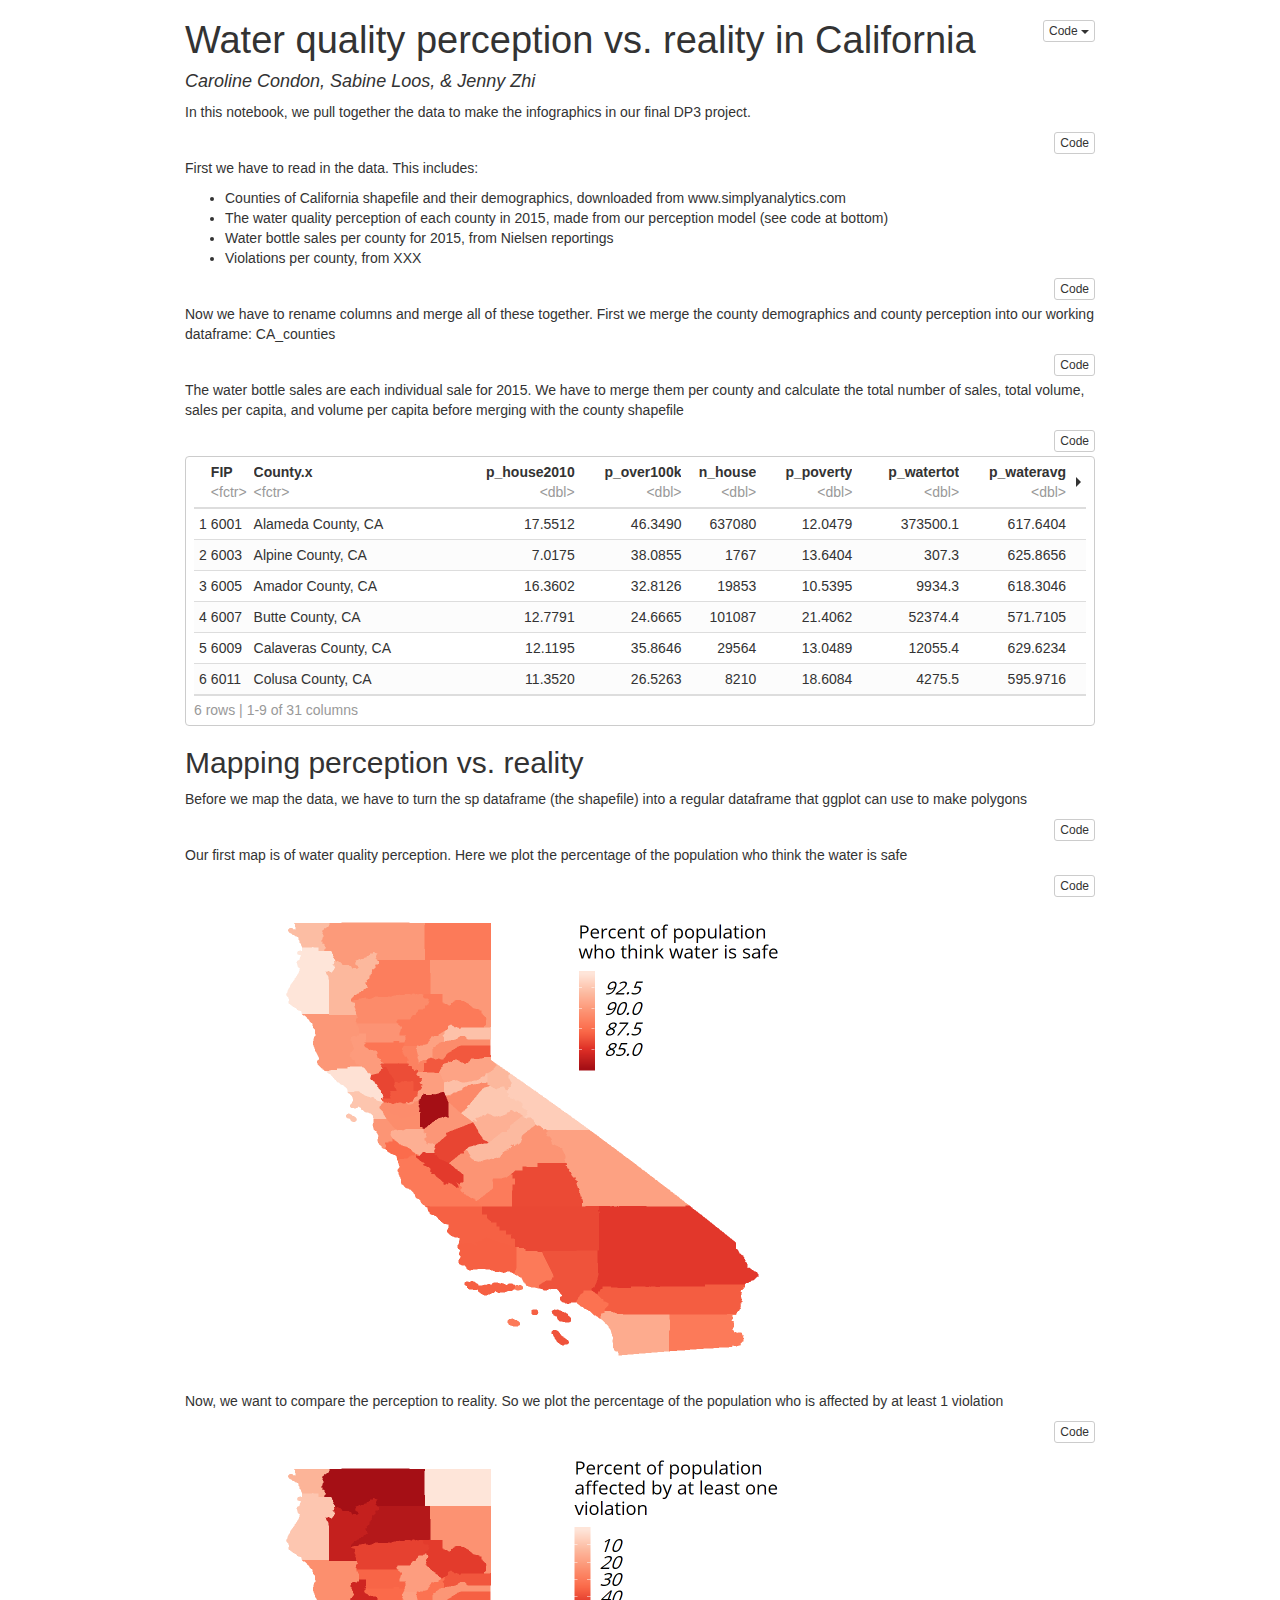
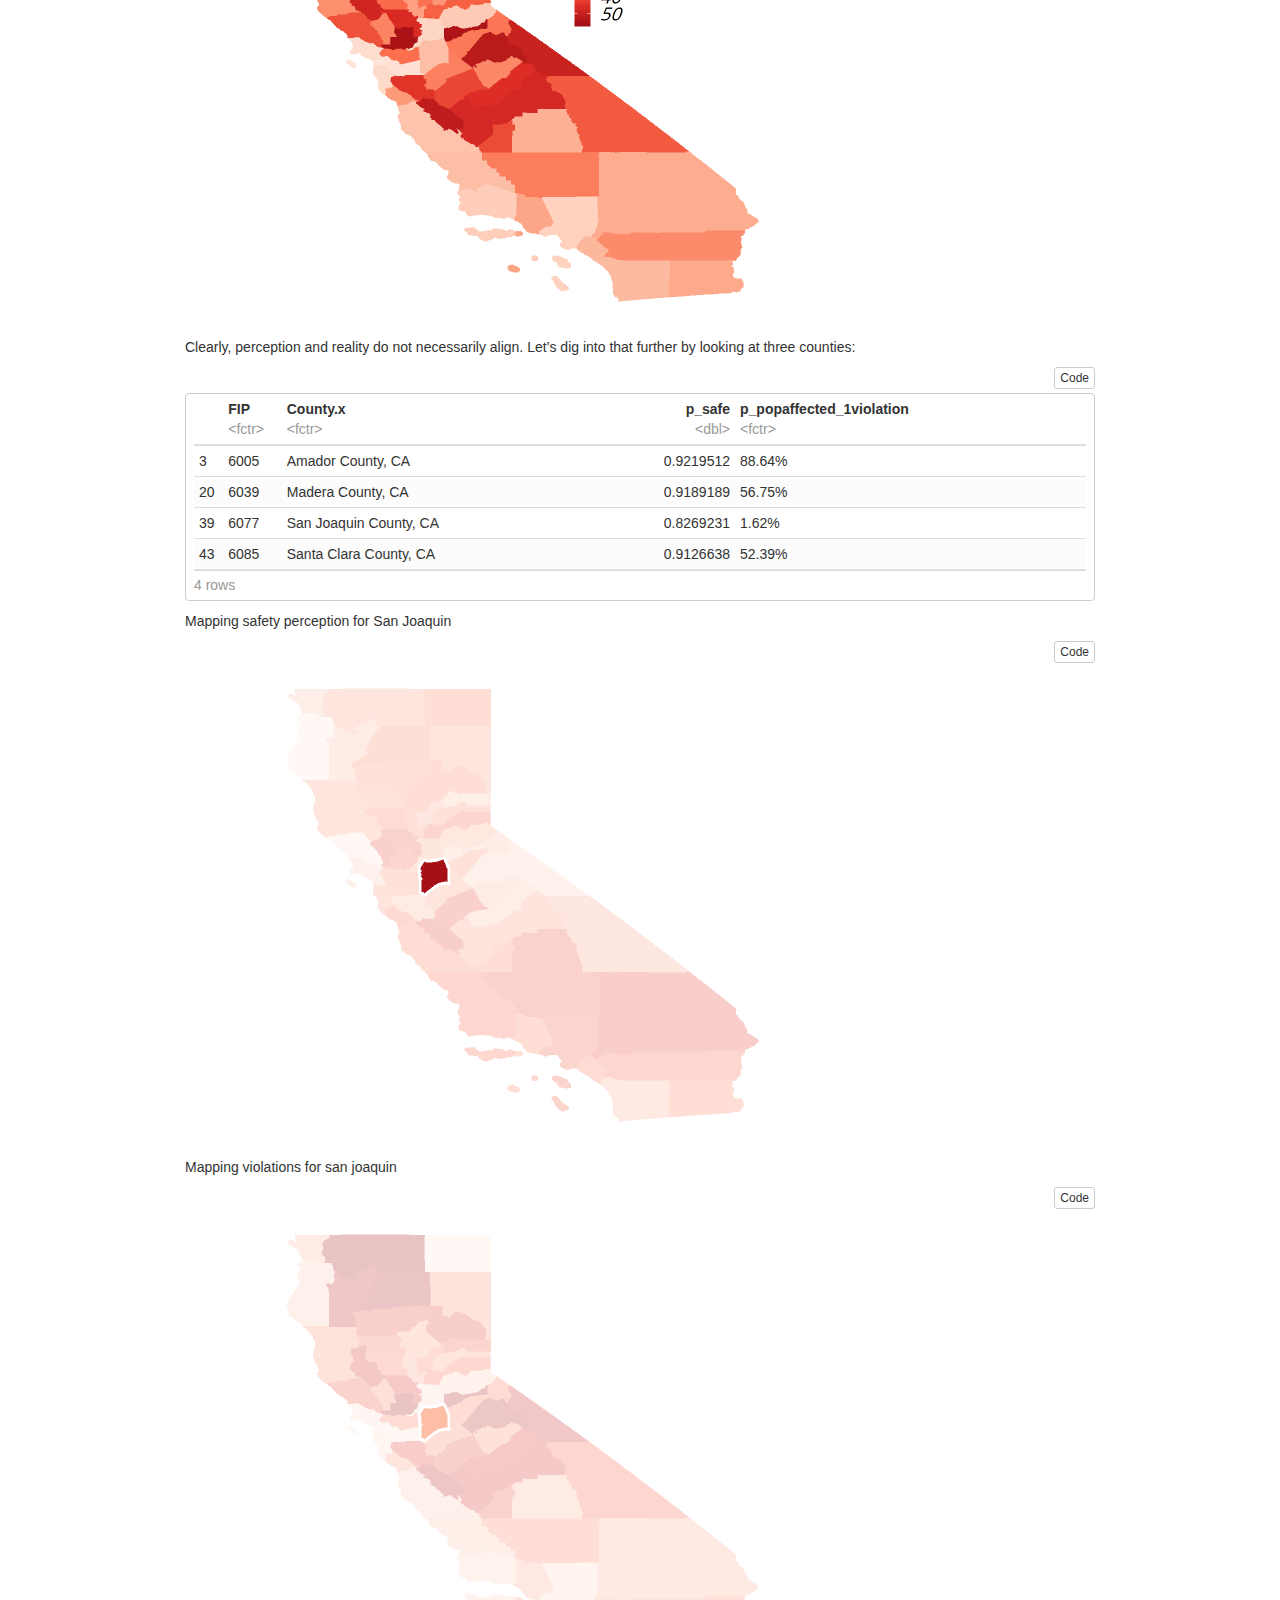
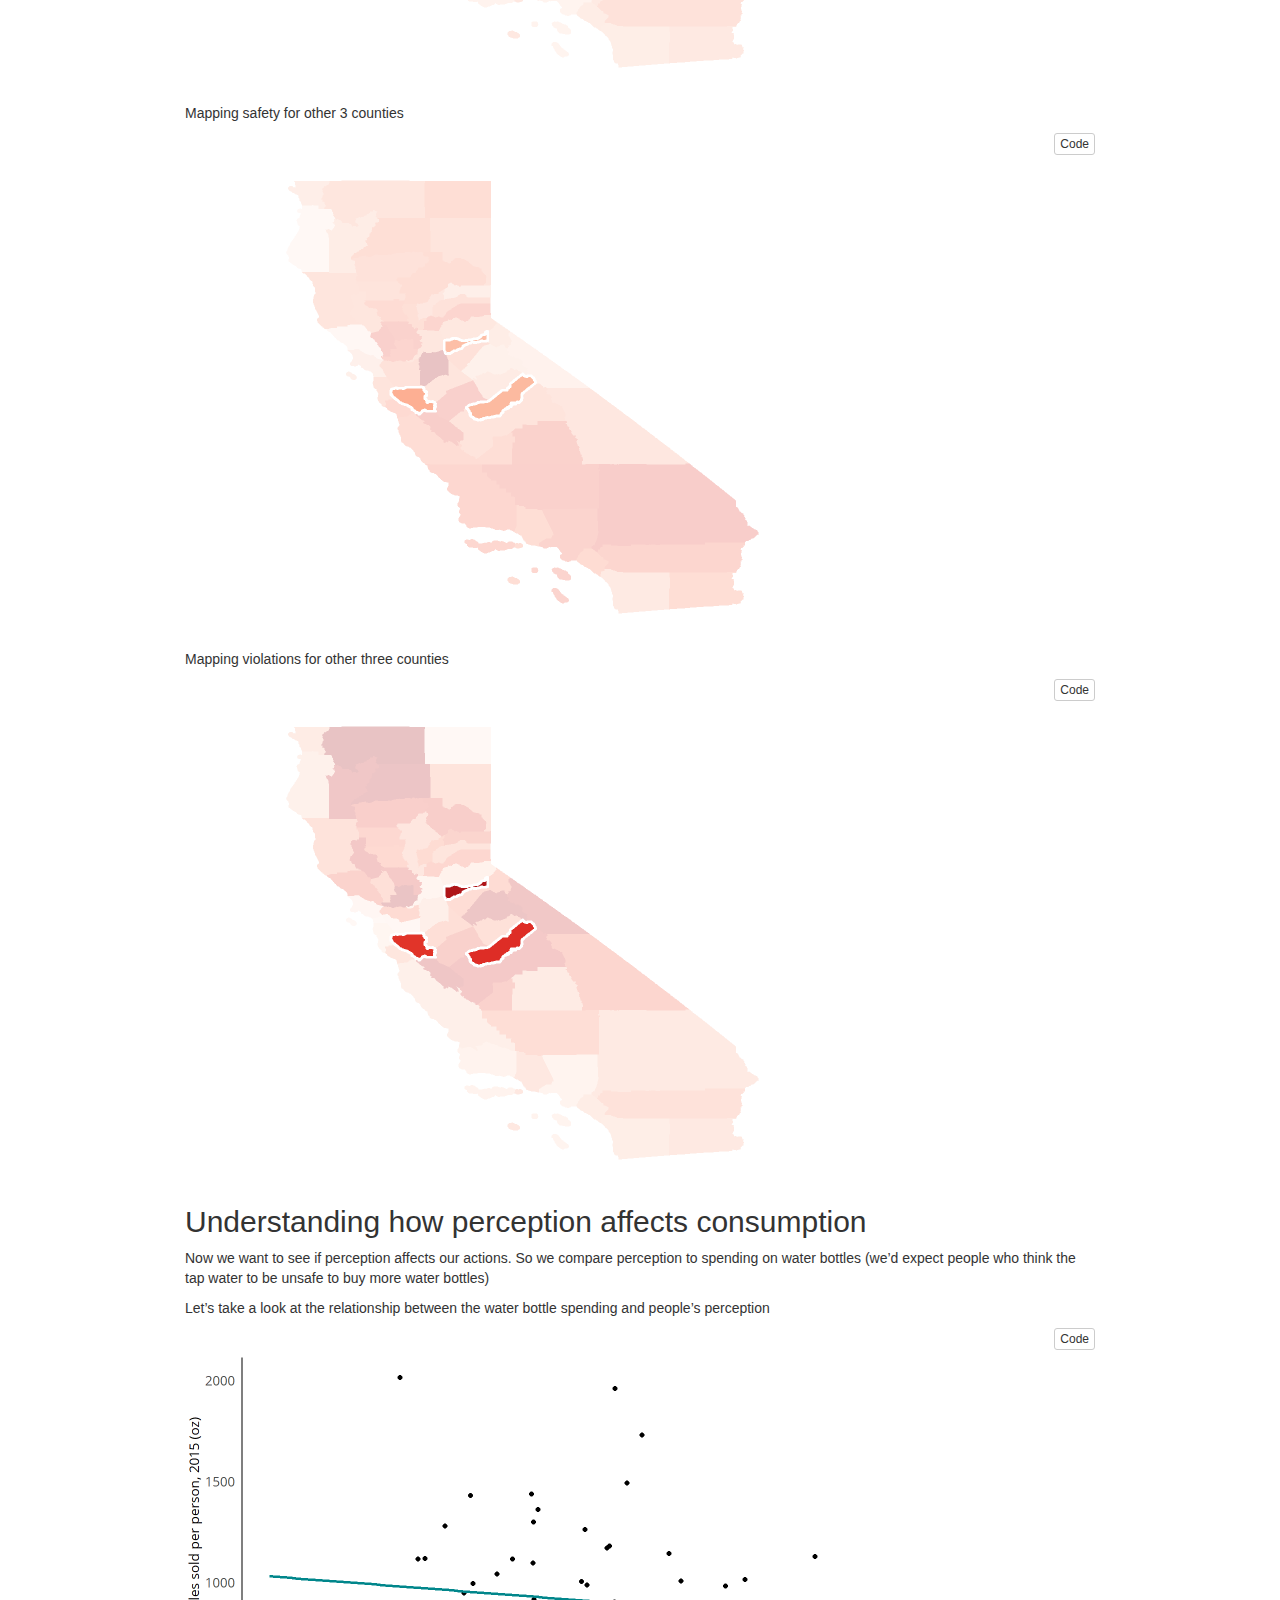
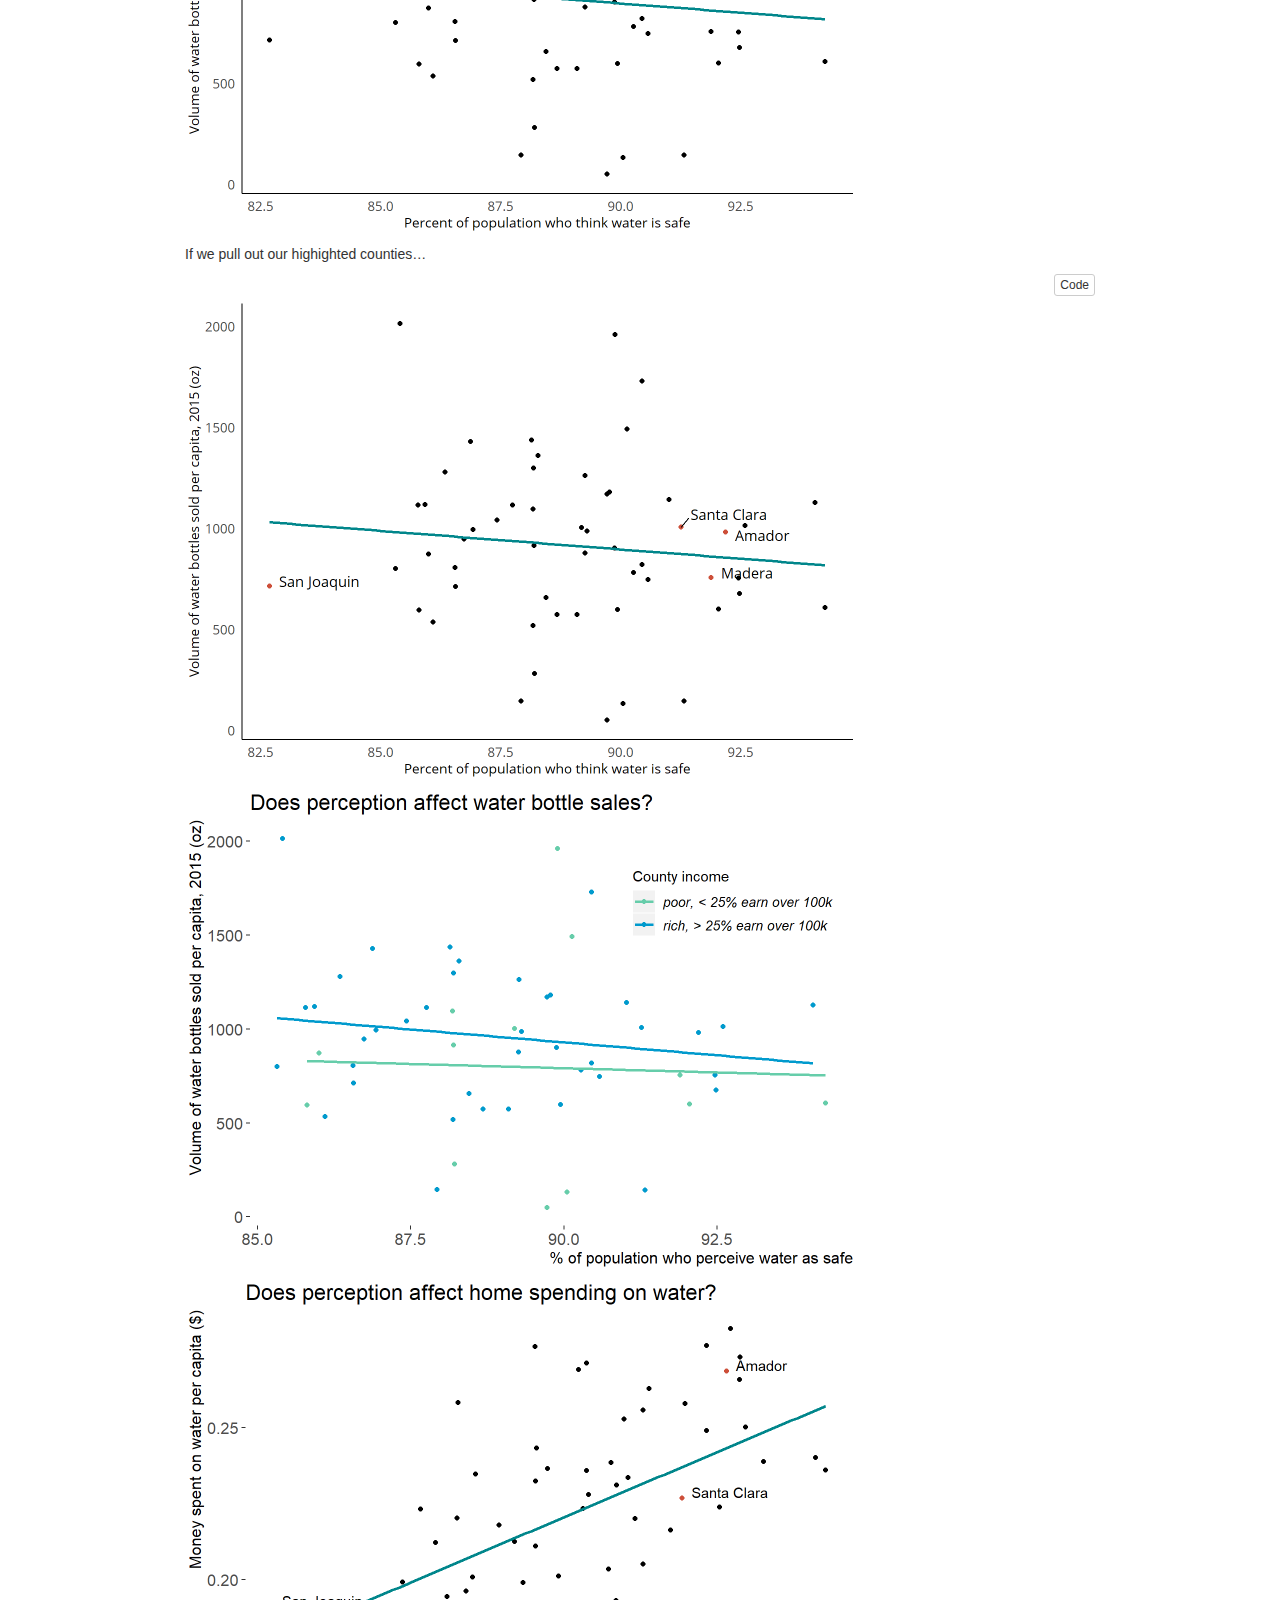
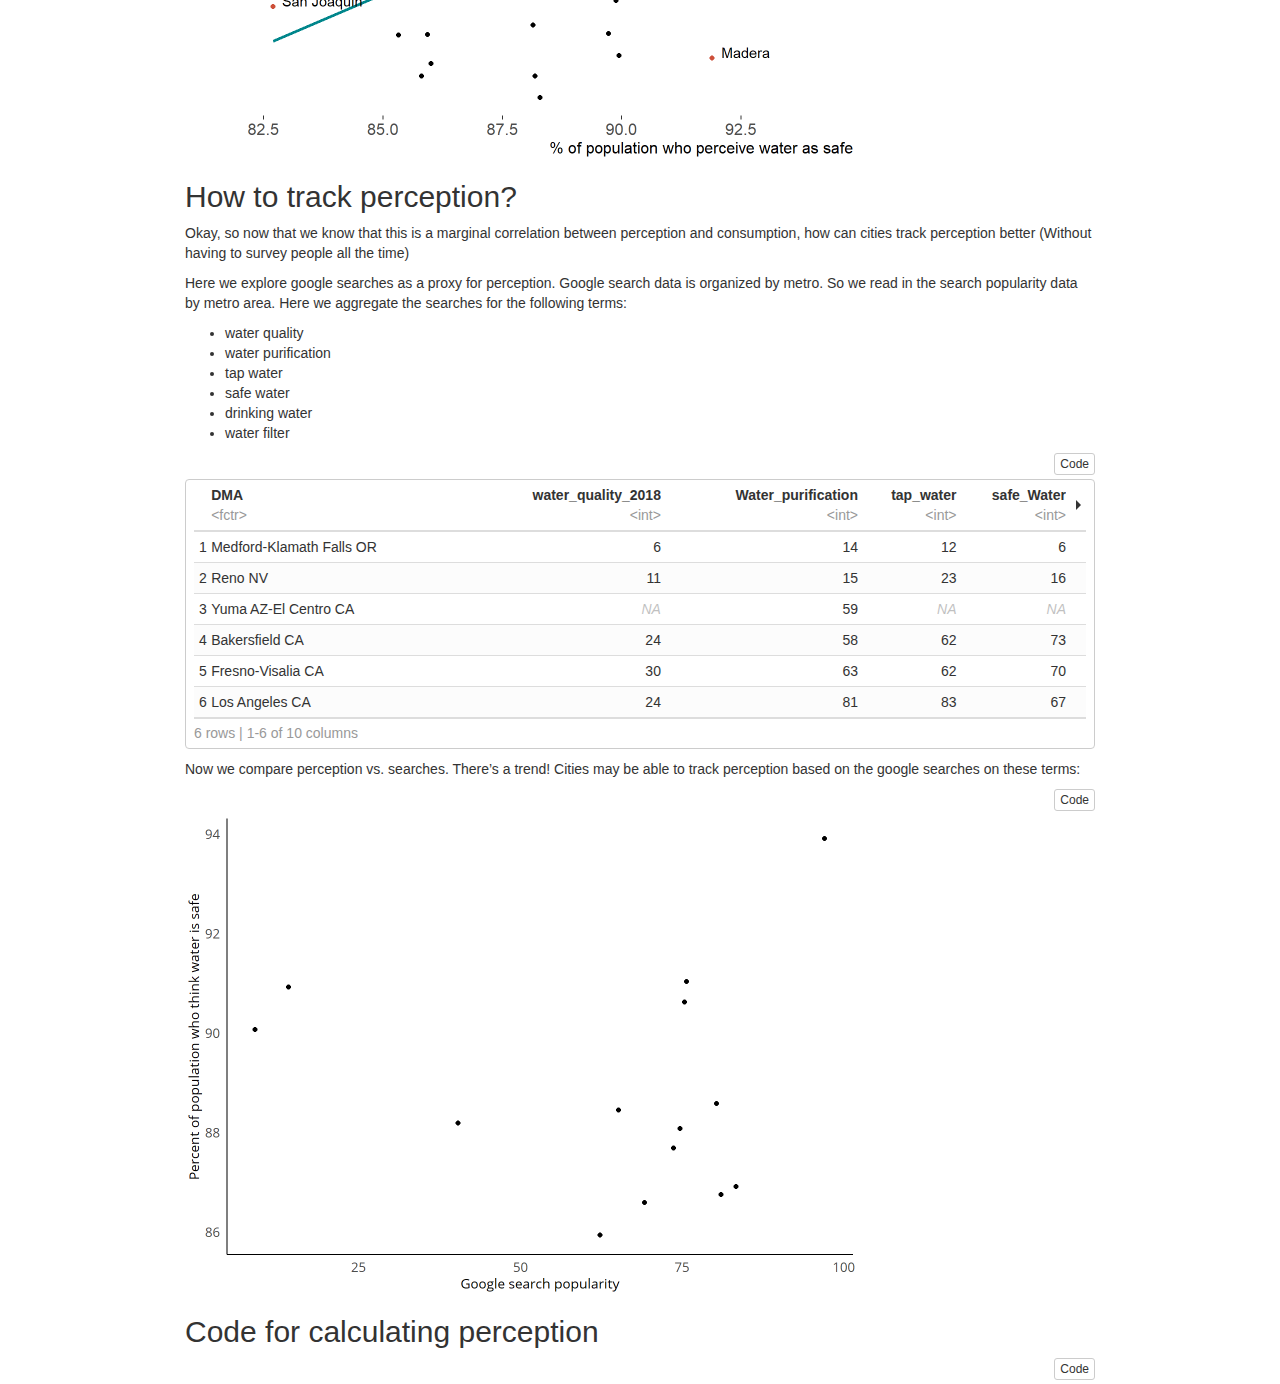
==== commit 02e3528c: "name" ====
--- a/code.html
+++ b/code.html
@@ -138,7 +138,7 @@
 
 
 <h1 class="title toc-ignore">Water quality perception vs. reality in California</h1>
-<h4 class="author"><em>Caroline Condon, Sabine Loos, &amp; Jenny Zi</em></h4>
+<h4 class="author"><em>Caroline Condon, Sabine Loos, &amp; Jenny Zhi</em></h4>
 
 </div>
 
